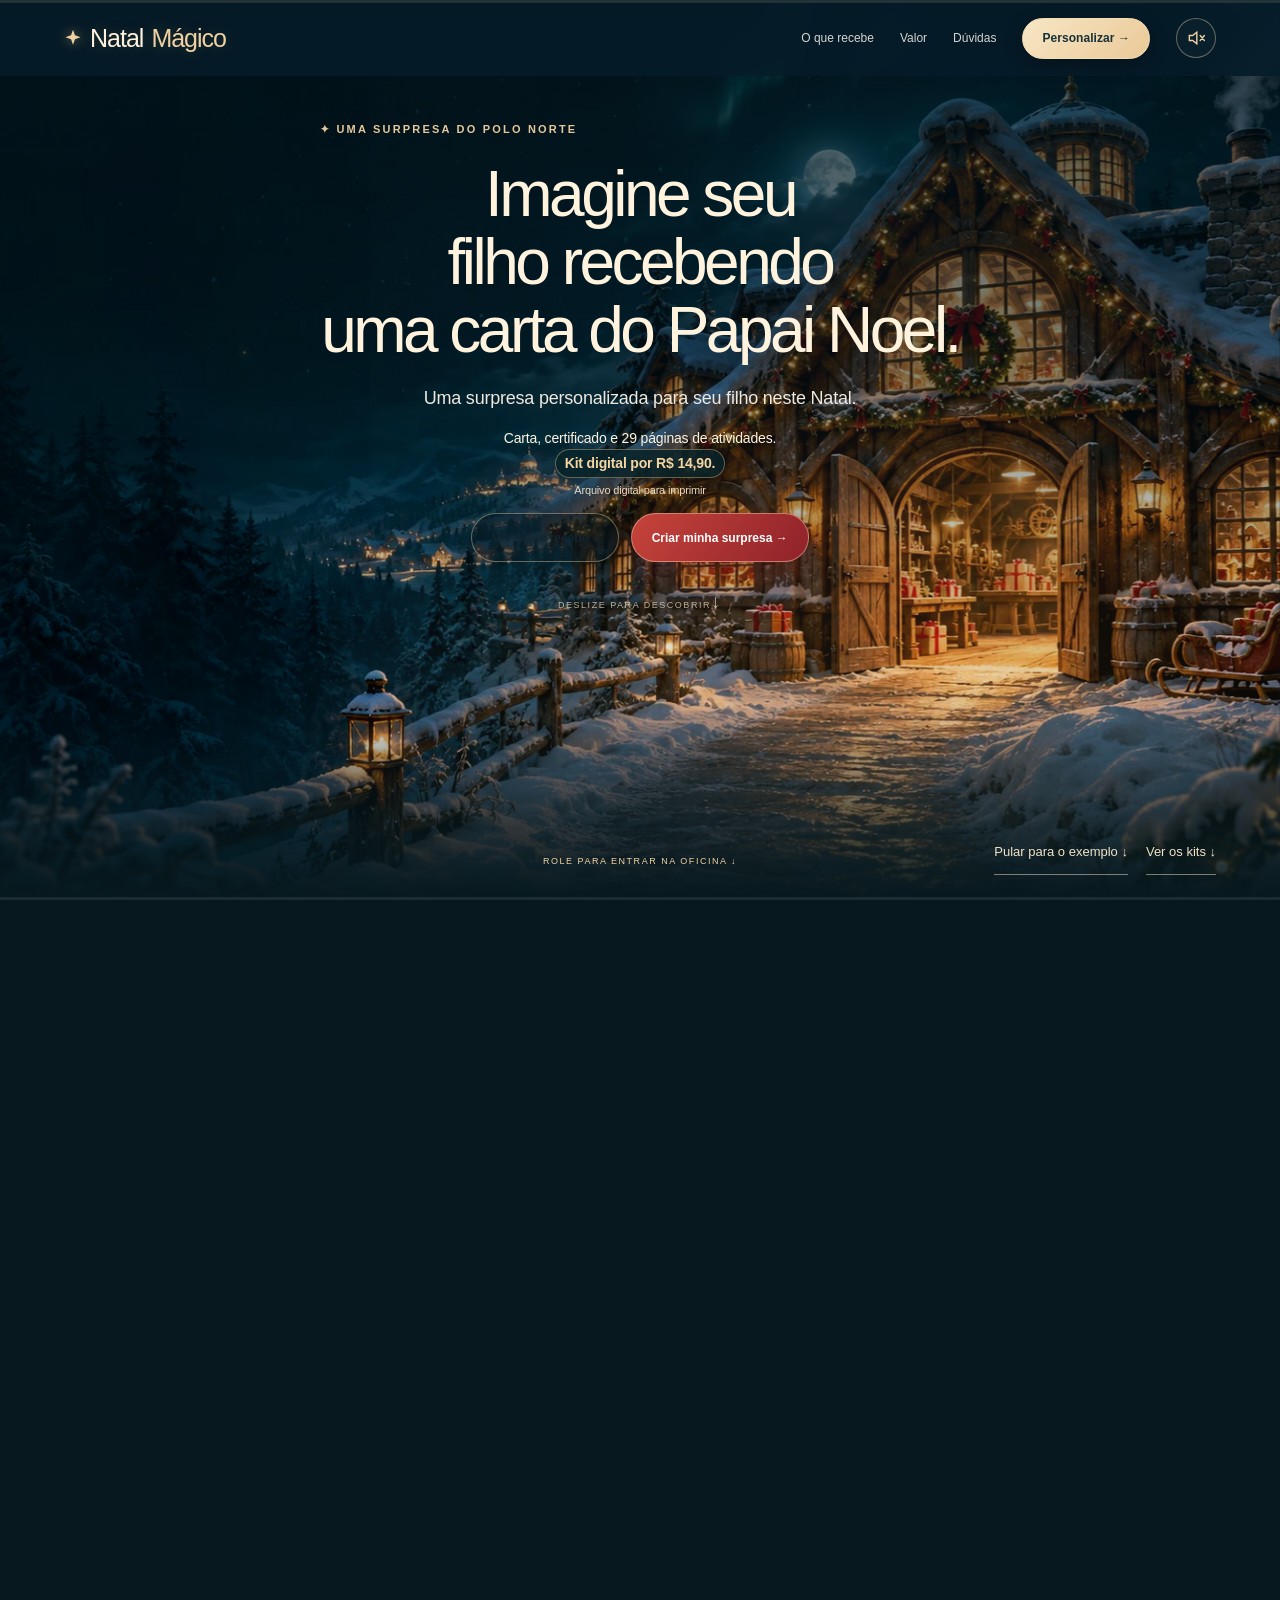
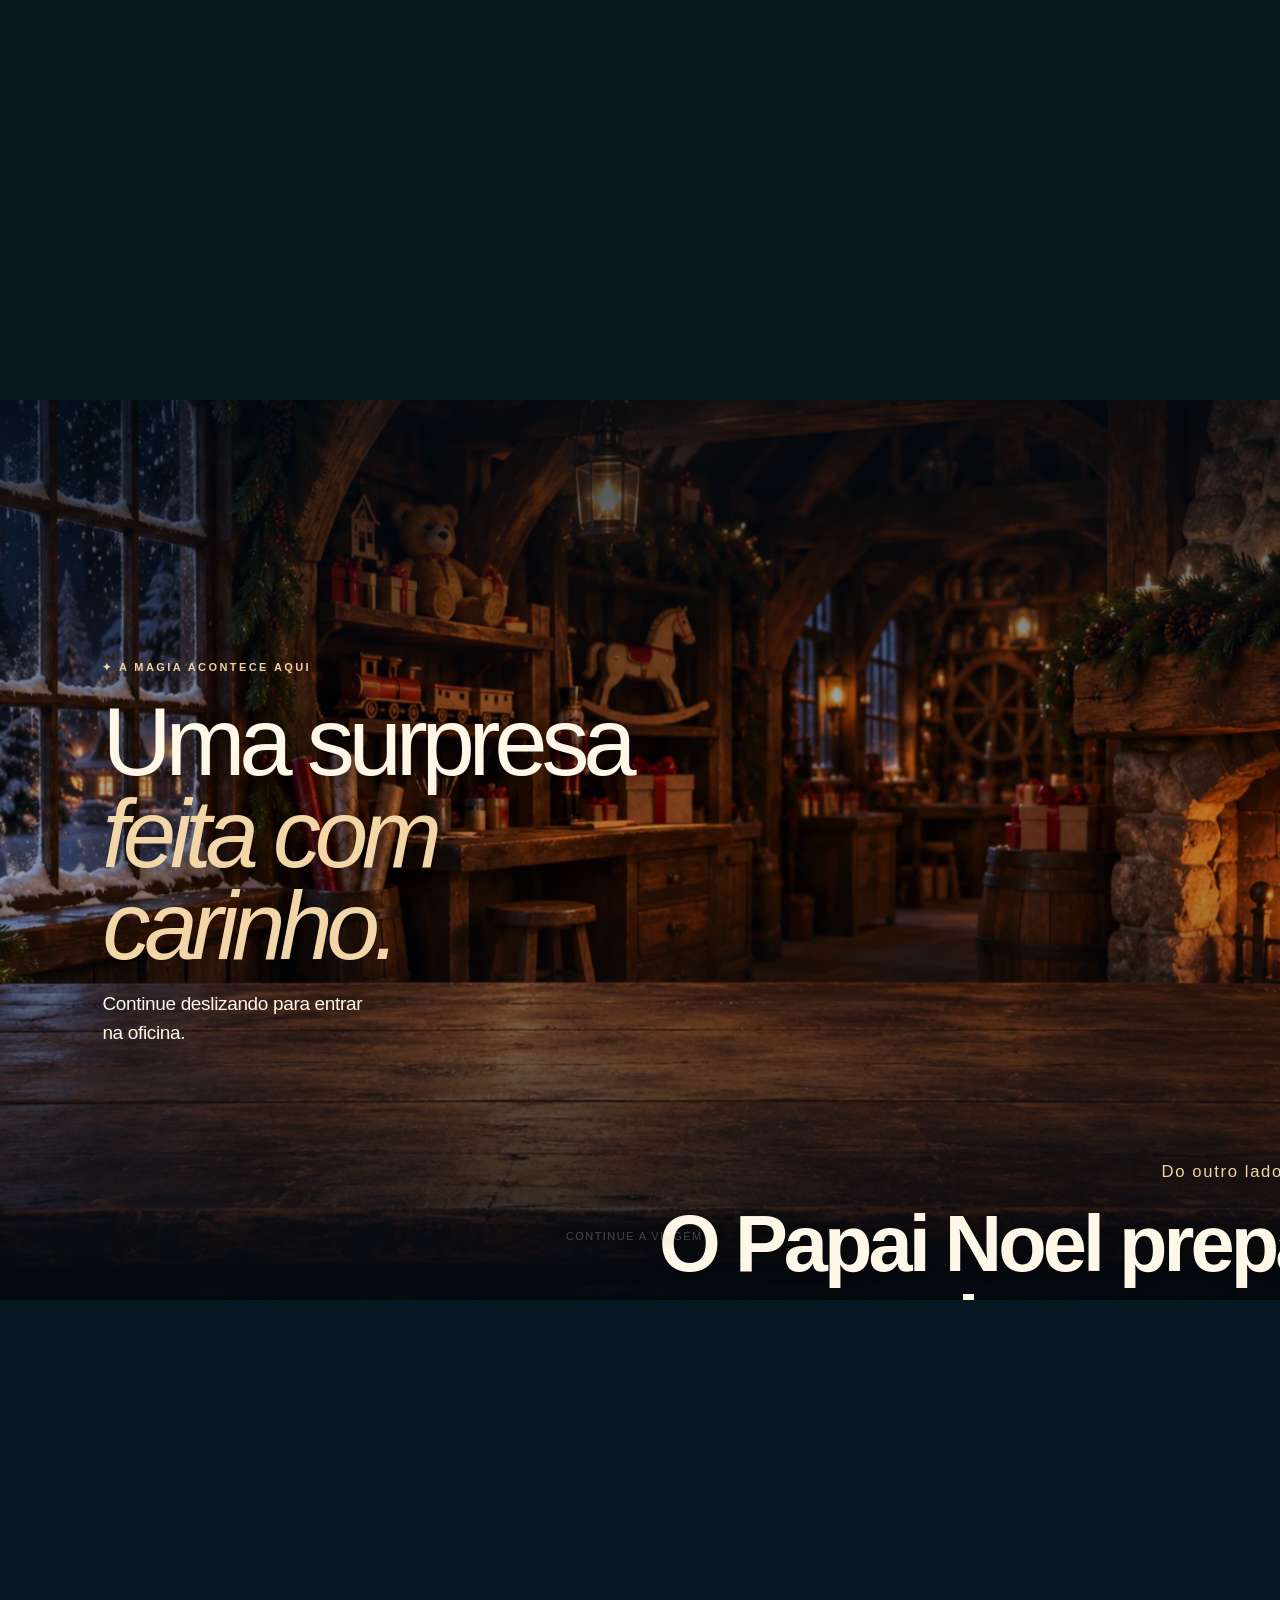
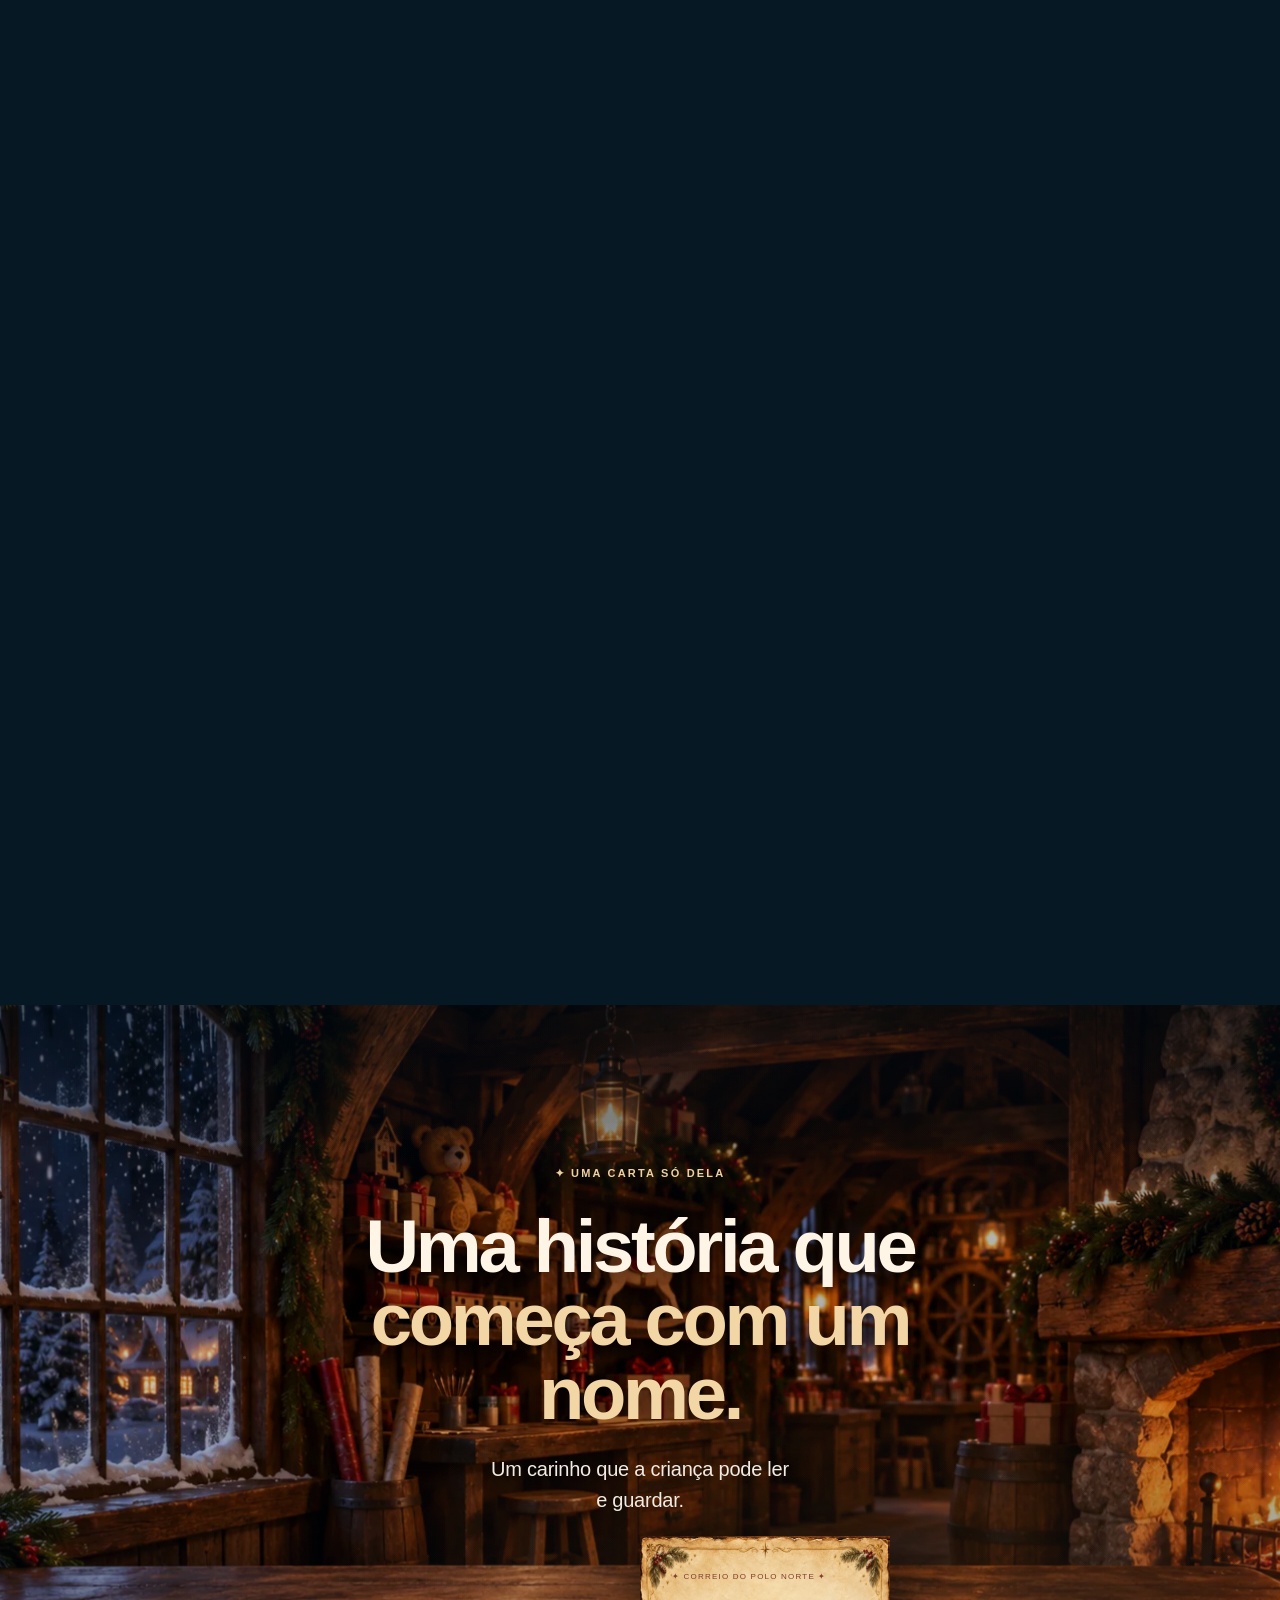
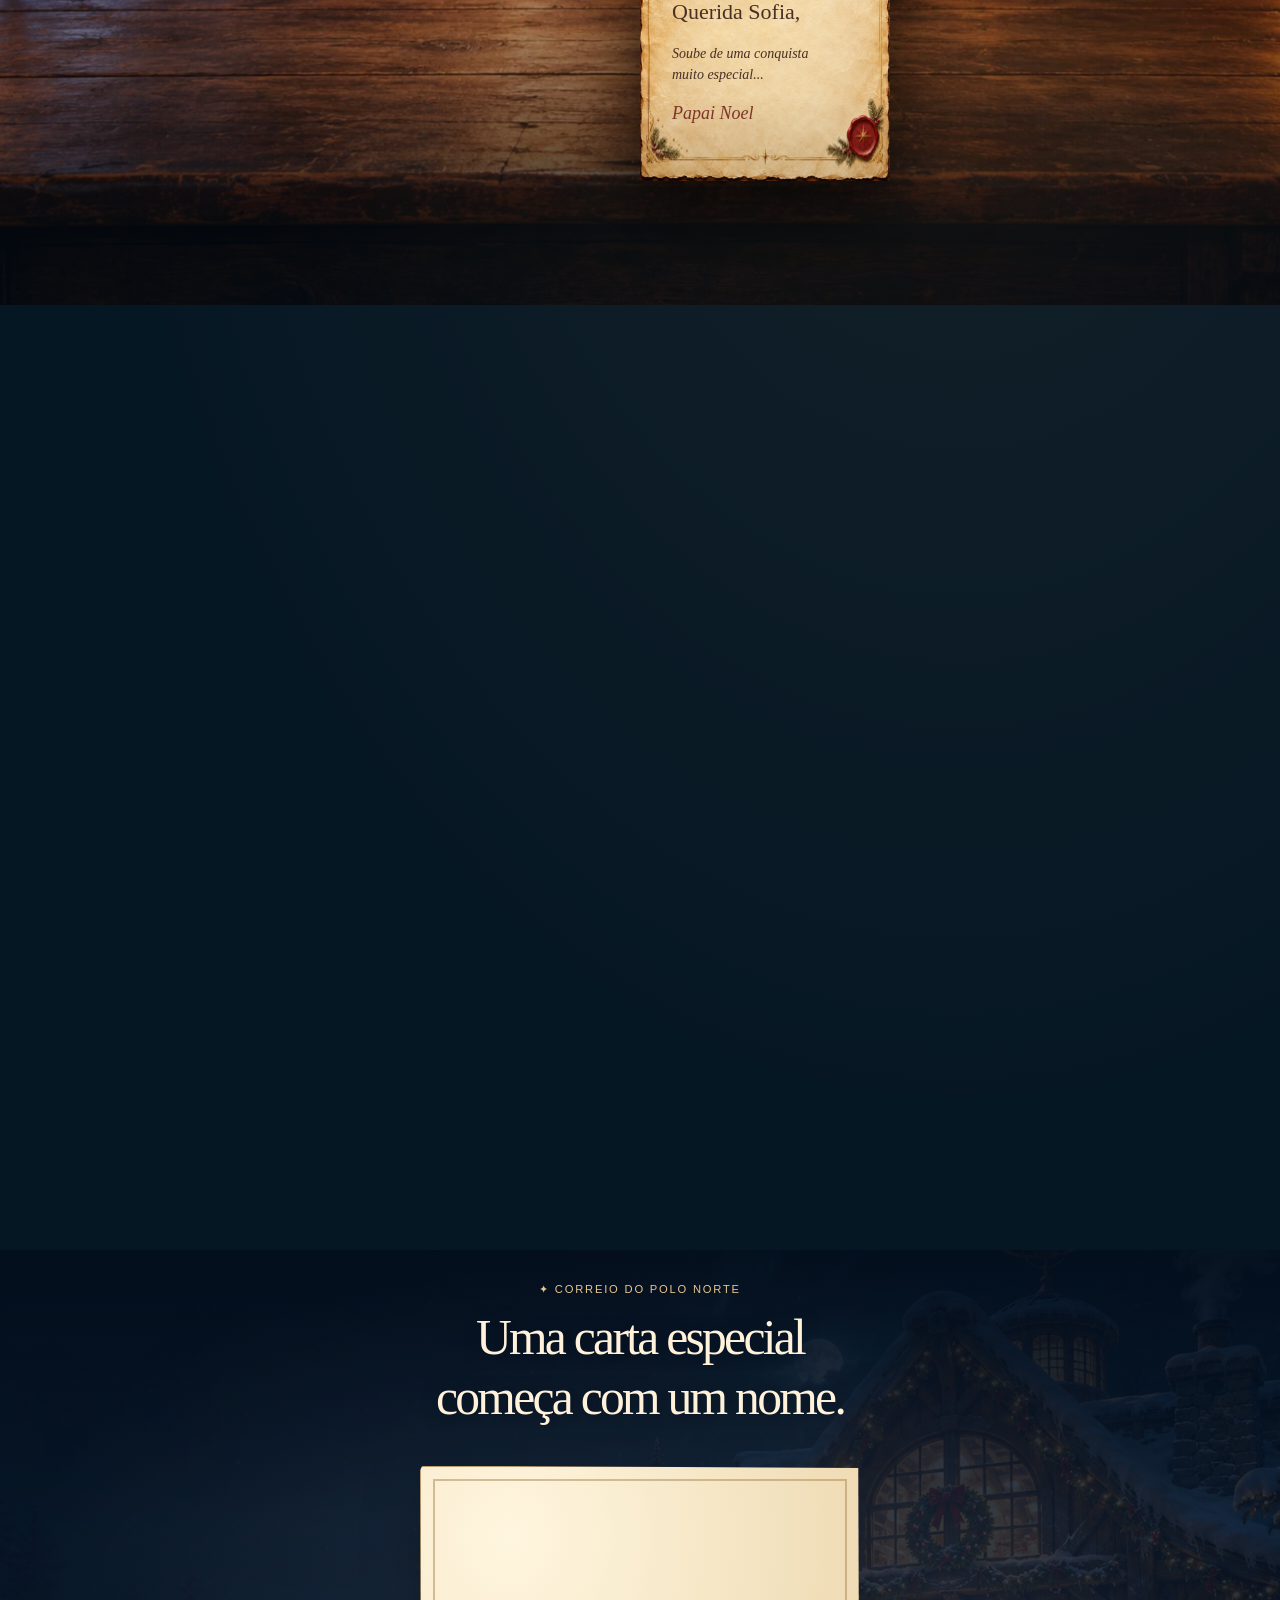
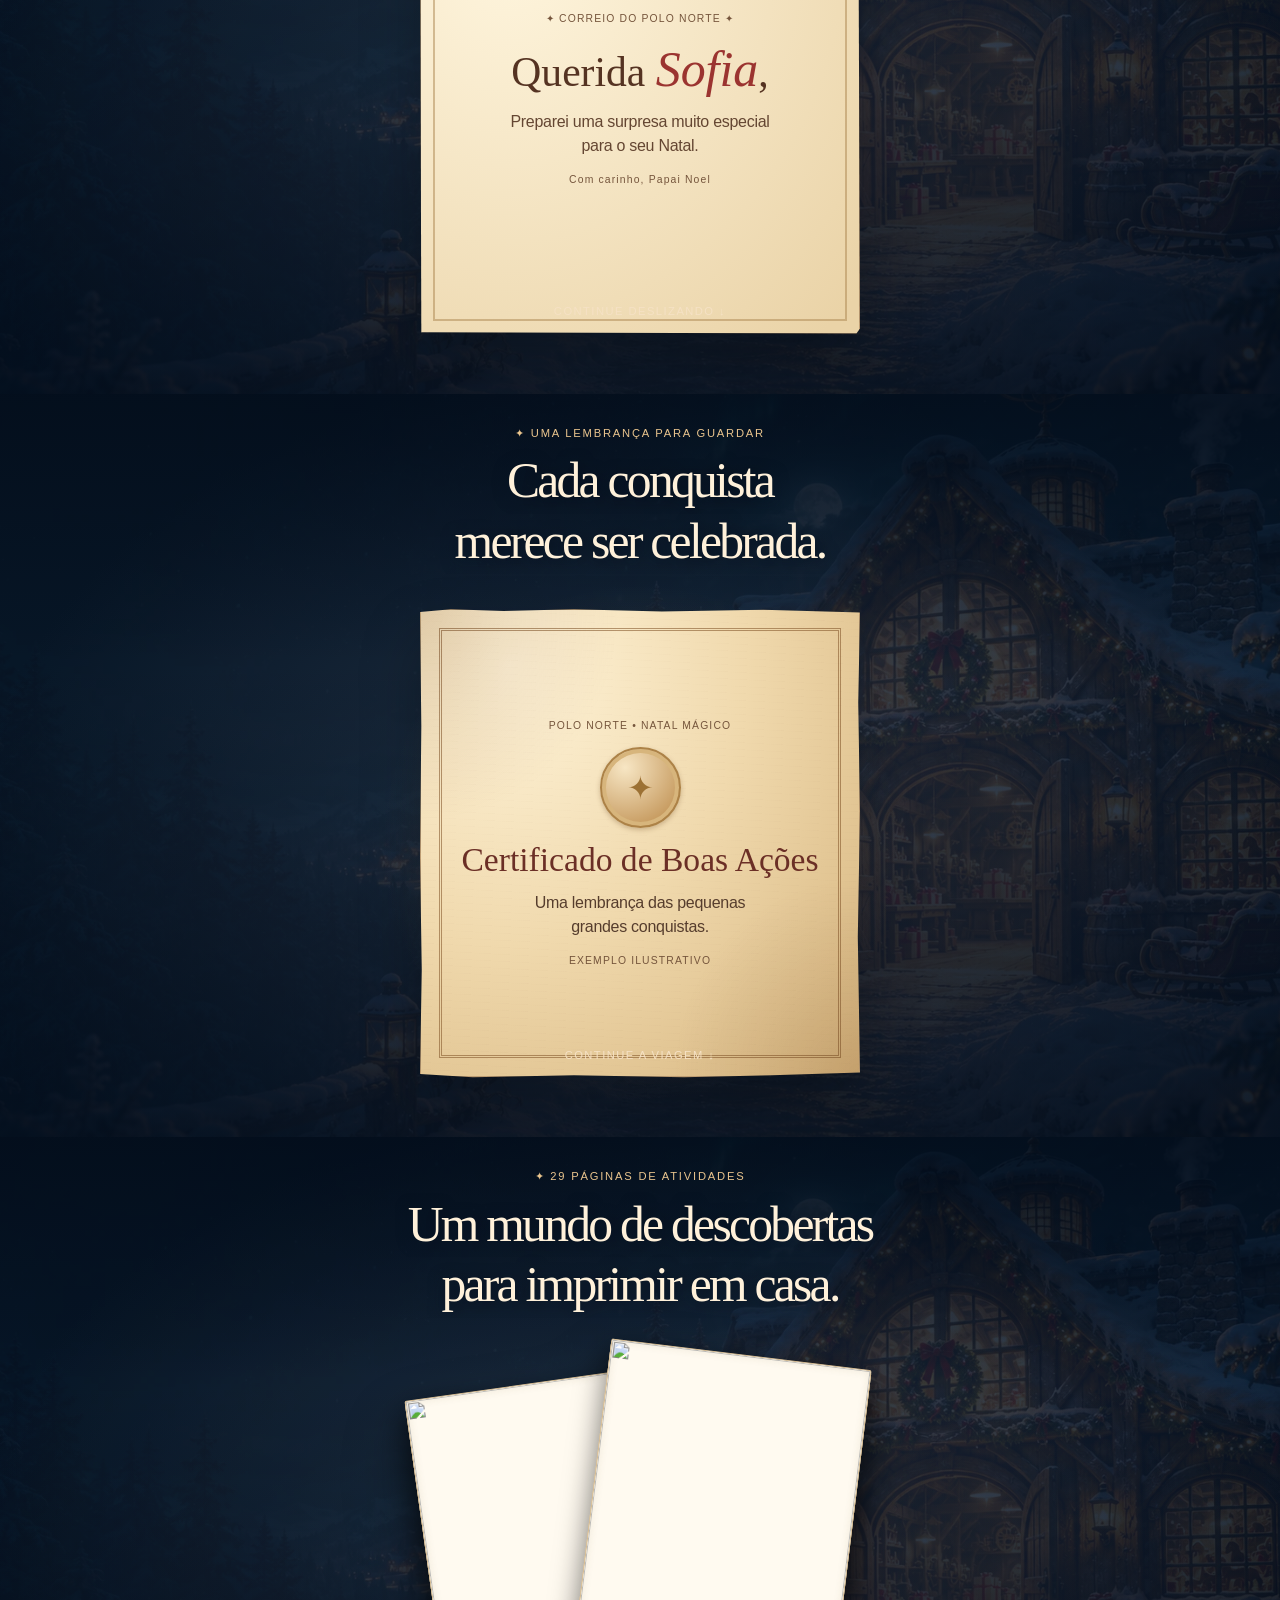
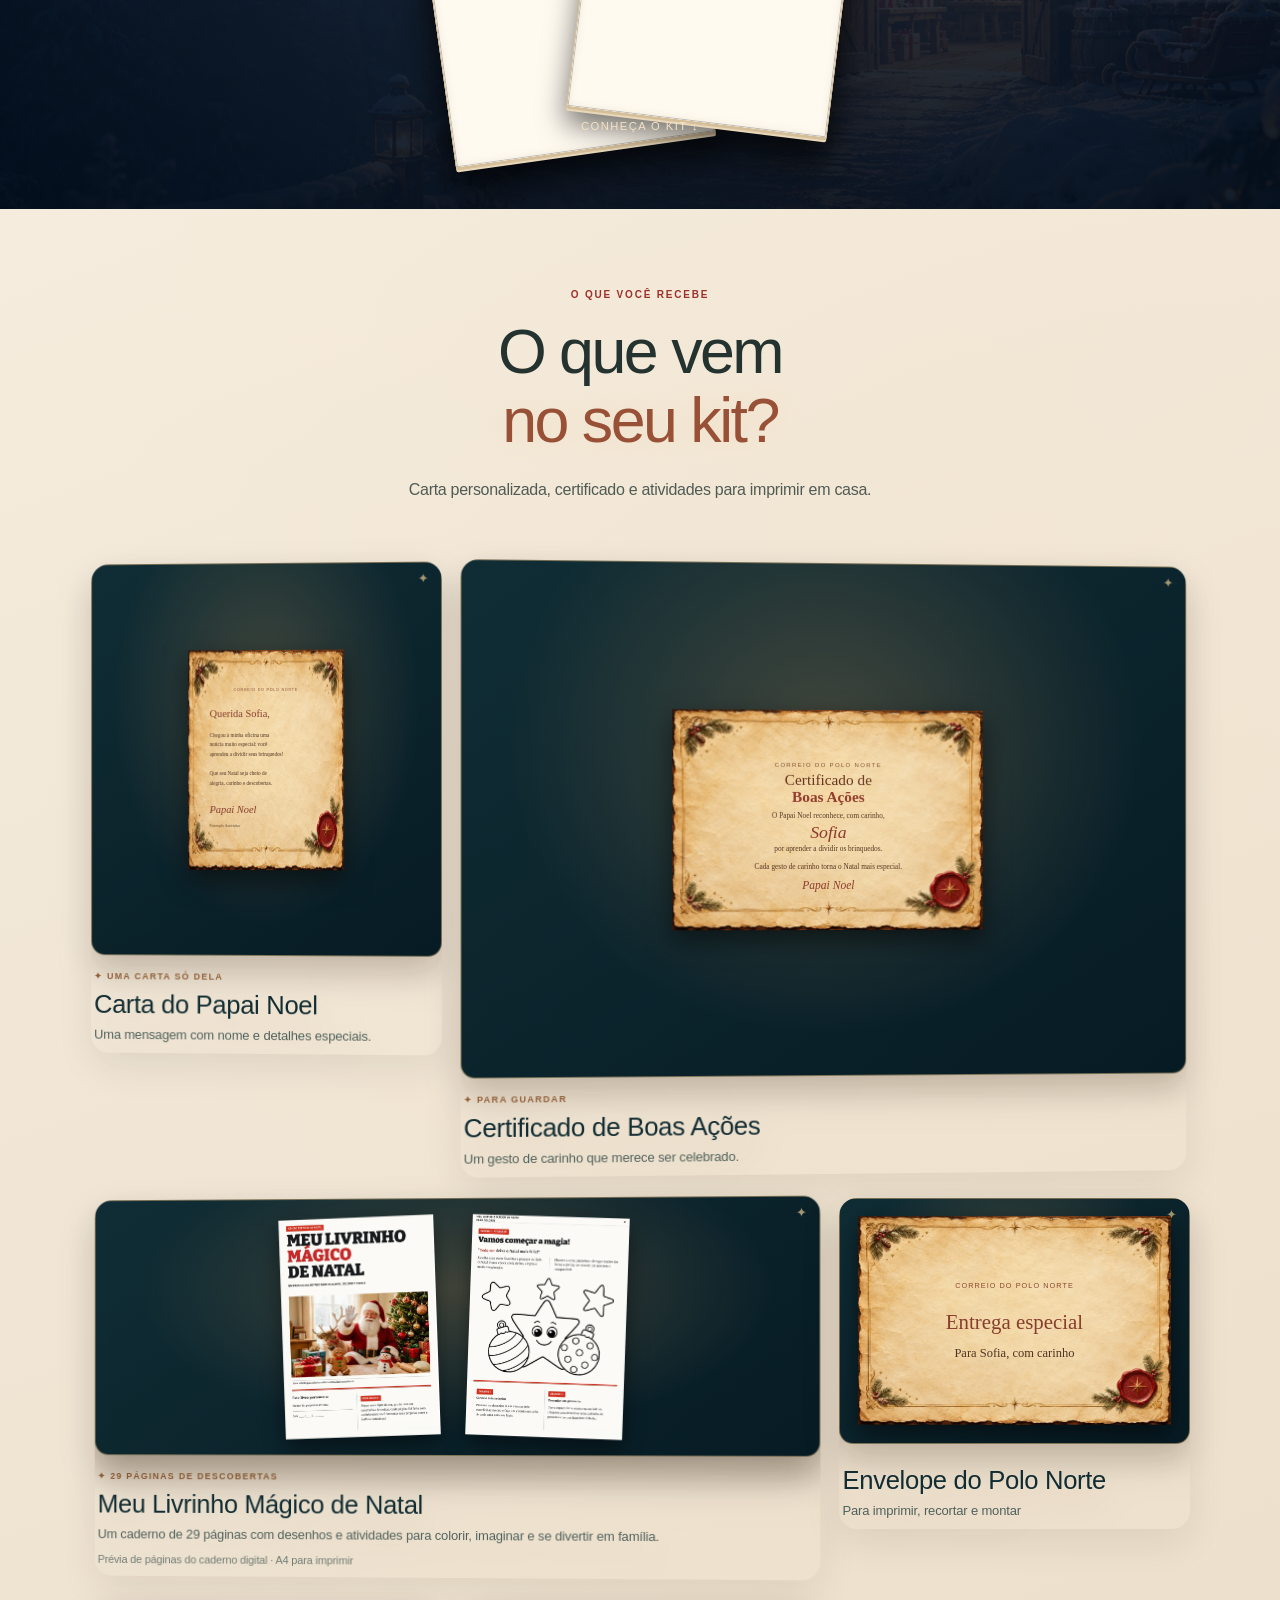
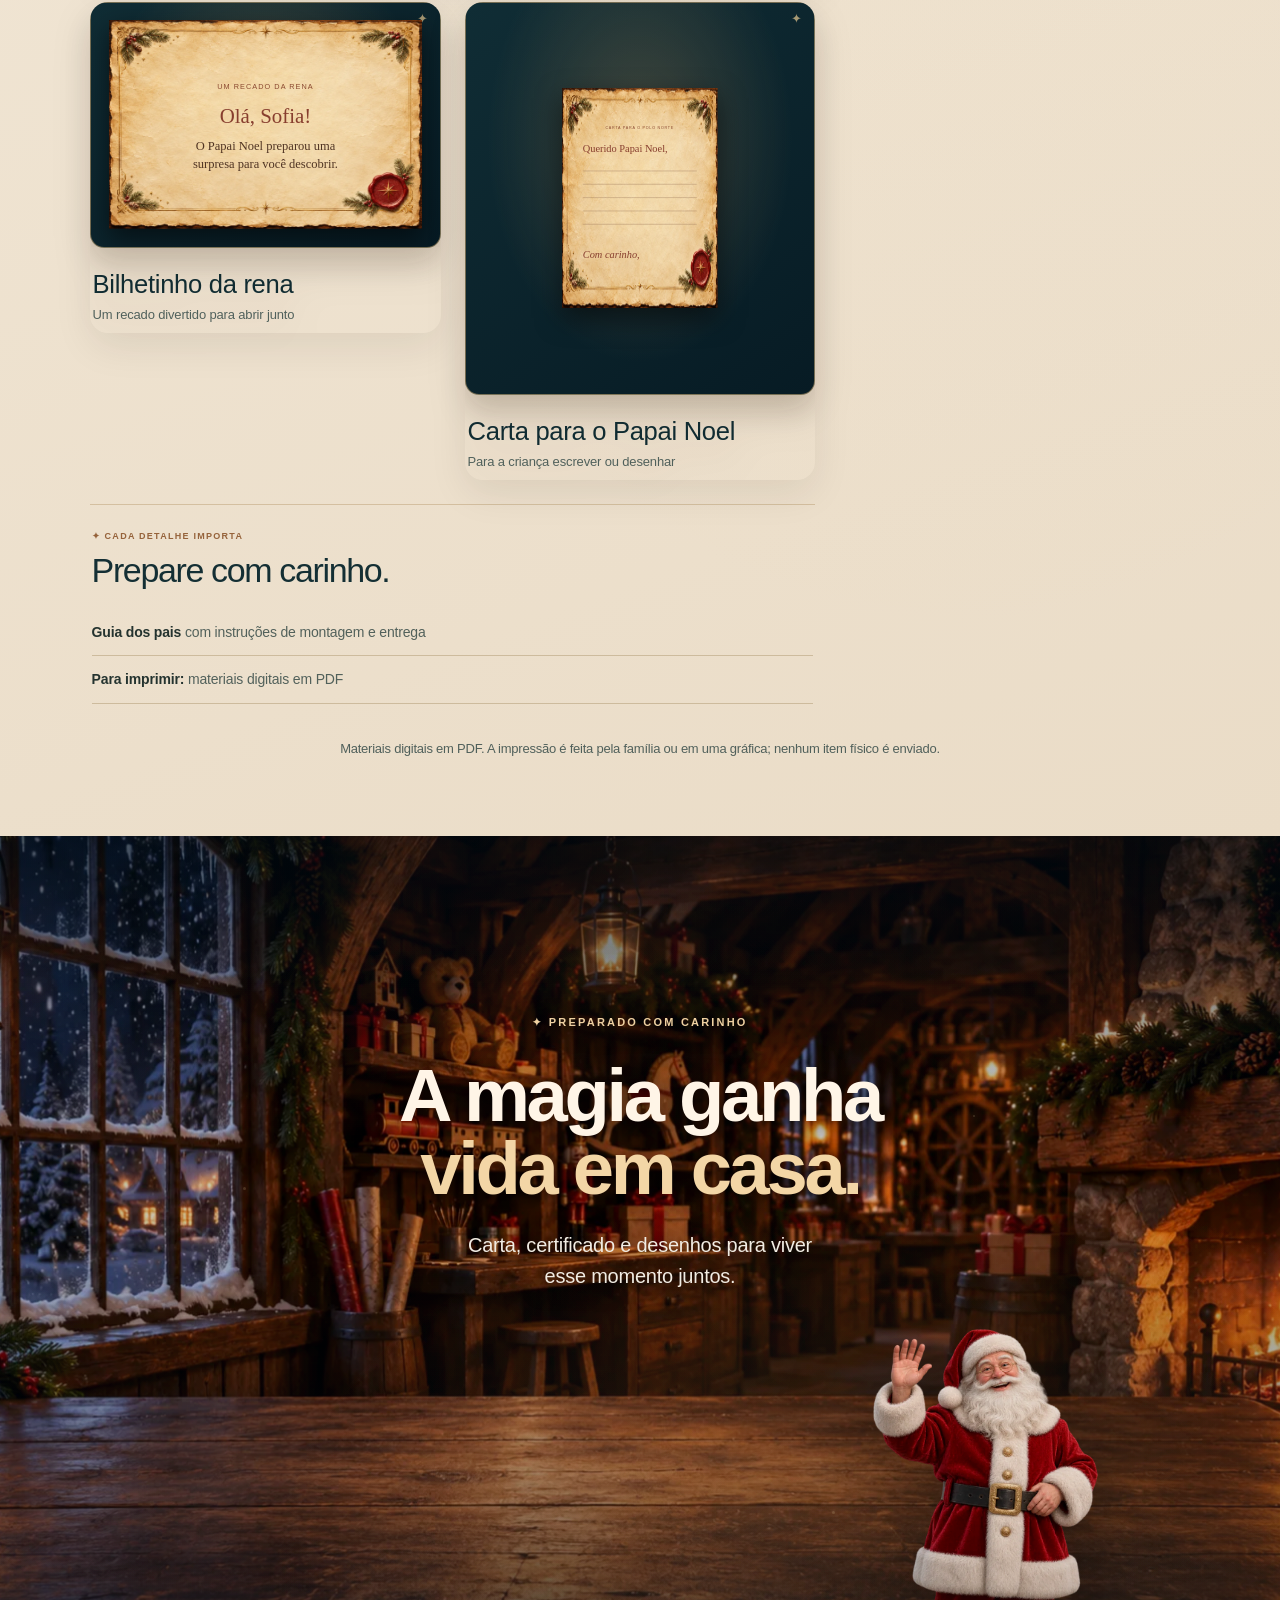
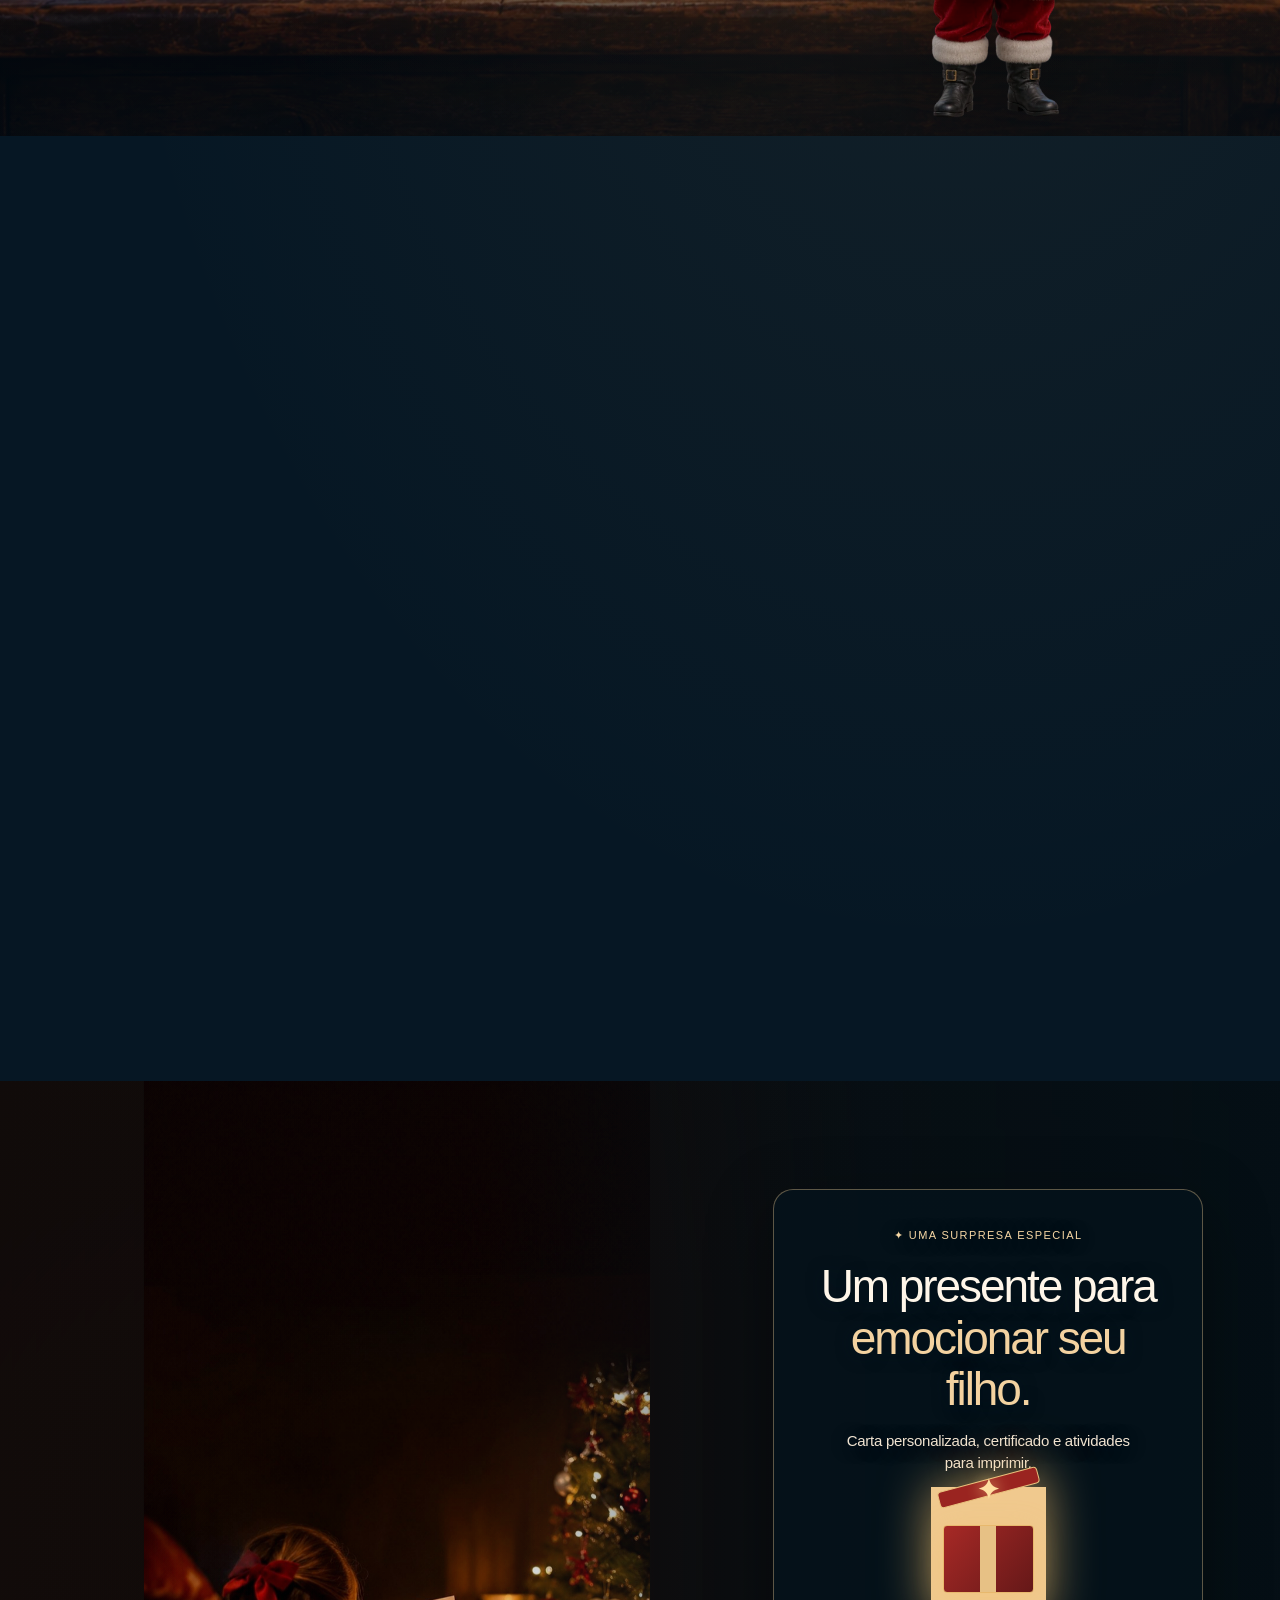
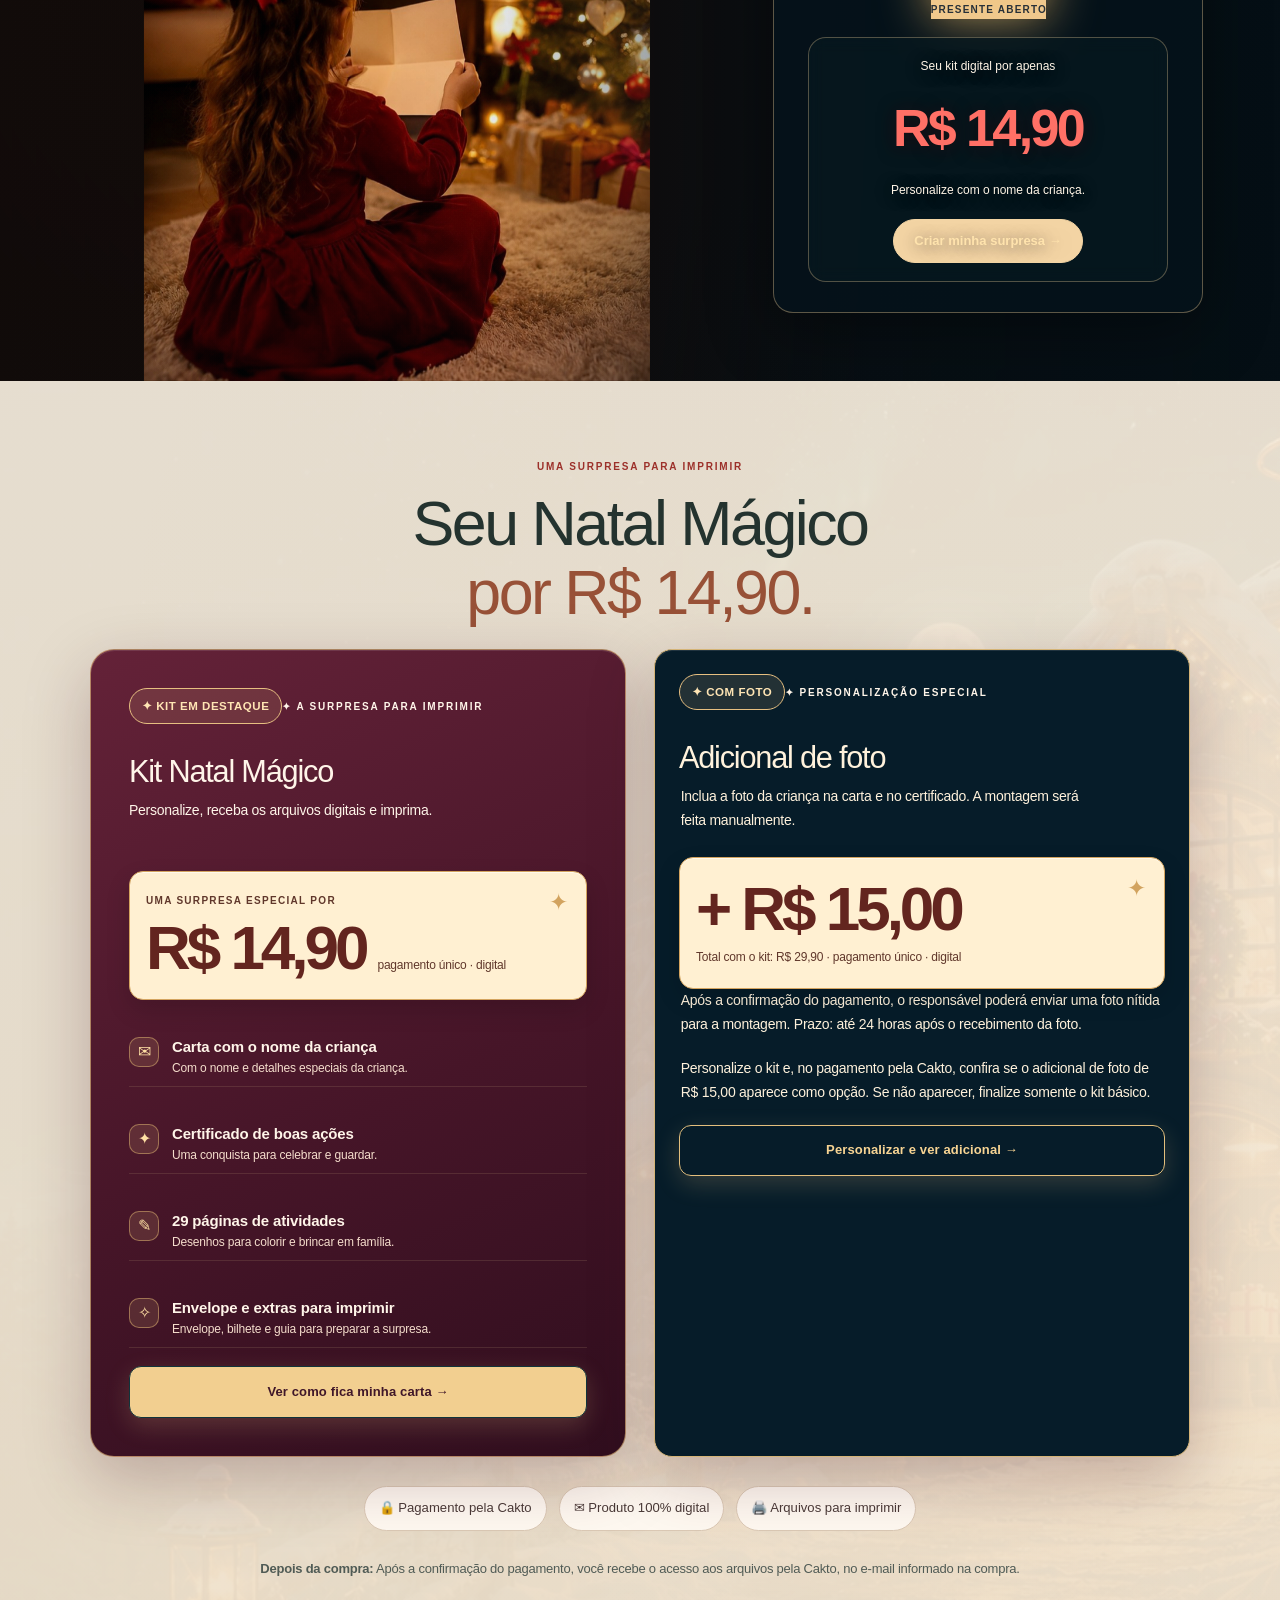
==== index.html @ 01a601cd "Entrega passa a ser feita pela Cakto Co-Authored-By: Claude Opus 5.5 <noreply@anthropic.com> Claude-" ====
<!DOCTYPE html><html lang="pt-BR" class="js"><head>
<meta charset="utf-8">
<meta name="viewport" content="width=device-width,initial-scale=1">
<title>Natal Mágico — carta do Papai Noel e kit para imprimir</title>
<meta name="description" content="Surpreenda com uma carta do Papai Noel, certificado e atividades digitais para imprimir. Kit Natal Mágico por R$ 14,90.">
<meta property="og:type" content="website">
<meta property="og:title" content="Natal Mágico — carta do Papai Noel e kit para imprimir">
<meta property="og:description" content="Uma carta do Papai Noel, certificado e atividades para imprimir. Kit digital por R$ 14,90.">
<meta property="og:image" content="images/oficina-compartilhar.jpg">
<meta property="og:image:width" content="1200">
<meta property="og:image:height" content="675">
<meta property="og:image:alt" content="Oficina do Papai Noel iluminada em uma noite de neve">
<meta property="og:url" content="https://natalmagico.store/">
<link rel="canonical" href="https://natalmagico.store/">
<meta name="robots" content="index,follow,max-image-preview:large">
<meta name="twitter:card" content="summary_large_image">
<meta name="twitter:title" content="Natal Mágico — Kit digital para imprimir por R$ 14,90">
<meta name="twitter:description" content="Carta personalizada, certificado, caderno de 29 páginas e mais. Arquivos digitais para imprimir.">
<meta name="twitter:image" content="images/oficina-compartilhar.jpg">
<meta name="theme-color" content="#061c29">
<script>document.documentElement.classList.add('js')</script>
<link rel="preload" as="image" href="images/oficina-natal.webp" fetchpriority="high" type="image/webp">
<link rel="stylesheet" href="css/styles.css">
<link rel="stylesheet" href="css/premium-mobile.css">
<link rel="stylesheet" href="css/stable-scene.css">
<link rel="stylesheet" href="css/premium-finish.css">
<link rel="stylesheet" href="css/cinematic-continuity.css">
<link rel="stylesheet" href="css/hero-cinema.css">
<link rel="stylesheet" href="css/film-direction.css">
<link rel="stylesheet" href="css/scroll-narrativo.css">
<link rel="stylesheet" href="css/offer-premium.css">
<link rel="stylesheet" href="css/etapa4.css">
<link rel="stylesheet" href="css/performance-final.css">
<link rel="stylesheet" href="css/mobile-fixes.css">
<link rel="stylesheet" href="css/revisao-mobile.css">
</head>
<body>
<a class="skip" href="#conteudo">Ir para o conteúdo</a>

<nav class="top" aria-label="Principal">
  <a href="#topo" class="brand"><svg viewBox="0 0 24 24" aria-hidden="true"><path d="M12 1l2.6 7.4L22 11l-7.4 2.6L12 21l-2.6-7.4L2 11l7.4-2.6z"></path></svg>Natal <span>Mágico</span></a>
  <div class="links">
    <a href="#kit">O que recebe</a><a href="#pacotes">Valor</a><a href="#duvidas">Dúvidas</a>
    <a class="btn" href="#personalizar" data-track="cta_nav">Personalizar →</a>
    <button class="audio" id="audio" type="button" aria-pressed="false" aria-label="Ativar trilha sonora de Natal">
      <svg viewBox="0 0 24 24" aria-hidden="true"><path d="M4 9v6h4l5 4V5L8 9z"></path><path class="on" d="M16.5 8.5a5 5 0 010 7M19 6a8.5 8.5 0 010 12"></path><path class="off" d="M17 9l5 6M22 9l-5 6"></path></svg>
    </button>
  </div>
</nav>

<div class="scroll-journey" id="viagem">
<header class="hero" id="topo">
  <div class="nm-hero-foreground" aria-hidden="true"><div class="nm-hero-pines"></div><img class="nm-hero-noel" src="images/papai-noel-cena.webp" alt="" loading="lazy" decoding="async" width="700" height="1050"><canvas id="nm-hero-snow"></canvas></div><div class="nm-hero-intro-veil" aria-hidden="true"></div>
  <div class="snow" aria-hidden="true"></div>

  <div class="hero-content"><div class="hero-copy">
    <div class="eyebrow">✦ Uma surpresa do Polo Norte</div>
    <h1 class="nm-hero-title"><span class="nm-title-line"><span>Imagine seu filho recebendo</span></span><span class="nm-title-line"><span>uma carta do Papai Noel.</span></span></h1>
    <p>Uma surpresa personalizada para seu filho neste Natal.</p>
    <p class="hero-brief">Carta, certificado e 29 páginas de atividades.<br><strong>Kit digital por R$ 14,90.</strong> <span class="hero-status">Arquivo digital para imprimir</span></p>
    <div class="hero-shortcuts"><a href="#kit">Ver o que recebe ↓</a><a href="#personalizar">Criar minha surpresa →</a></div>
    <div class="start-scroll-hint" aria-hidden="true"><span>Deslize para descobrir</span><i>↓</i></div>
  </div><div class="hero-live" id="hero-live"><span class="parcel-tag">UMA ENTREGA ESPECIAL PARA…</span><div class="live-package"><div class="package-shadow"></div><div class="package-paper"><span class="paper-kicker">✦ CORREIO DO POLO NORTE ✦</span><h3>Olá, <span id="live-name">Sofia</span>,</h3><p>Seu carinho e suas pequenas conquistas chegaram até a minha oficina.</p><p>Preparei uma surpresa para o seu Natal ganhar ainda mais cores.</p><div class="signature">Papai Noel</div><small>Exemplo ilustrativo</small></div><div class="package-envelope"></div><div class="package-flap"></div><button class="package-seal" id="open-package" aria-expanded="false" aria-label="Abrir a carta de exemplo"><span>✦</span><small>ABRIR</small></button><span class="envelope-label">Do Polo Norte, com carinho.</span></div><div class="live-caption"><span class="touch-hint">Teste o nome da criança na carta.</span><label class="live-label" for="hero-name">Como seu filho se chama?<input type="text" id="hero-name" maxlength="24" autocomplete="off" placeholder="Experimente um primeiro nome"></label></div><span class="detail-badge">✧ Personalizado com a história dele</span></div></div>

  <img class="scene cinematic-scene" src="images/oficina-natal.webp" decoding="async" loading="eager" alt="Oficina do Papai Noel iluminada, entre pinheiros e neve no Polo Norte" fetchpriority="high" width="1672" height="941"><svg class="legacy-scene" viewBox="0 0 1440 500" preserveAspectRatio="xMidYMax slice" role="img" aria-label="Ilustração de uma vila iluminada no Polo Norte, com a oficina do Papai Noel ao centro">
    <defs>
      <linearGradient id="mount" x2="0" y2="1"><stop stop-color="#7897a6"></stop><stop offset="1" stop-color="#123243"></stop></linearGradient>
      <radialGradient id="glow"><stop stop-color="#ffd488" stop-opacity=".8"></stop><stop offset="1" stop-color="#ffd488" stop-opacity="0"></stop></radialGradient>
      <pattern id="windows" width="28" height="35" patternUnits="userSpaceOnUse"><rect x="8" y="8" width="9" height="15" fill="#eeb668"></rect></pattern>
      <g id="tree"><path d="M0 0L-35 65h13l-30 48h18l-30 50H64l-30-50h18L22 65h13Z" fill="#0b3a30"></path><path d="M0 0L-28 55 0 45 28 55ZM0 65l-38 40 38-10 38 10ZM0 115l-47 40 47-10 47 10" fill="#a6c4ca" opacity=".7"></path></g>
    </defs>
    <g fill="#fff" opacity=".8"><circle cx="120" cy="40" r="1.6"></circle><circle cx="260" cy="70" r="1.2"></circle><circle cx="420" cy="30" r="1.6"></circle><circle cx="560" cy="60" r="1.2"></circle><circle cx="700" cy="25" r="1.6"></circle><circle cx="880" cy="55" r="1.2"></circle><circle cx="1000" cy="28" r="1.6"></circle><circle cx="1240" cy="60" r="1.2"></circle><circle cx="1360" cy="30" r="1.6"></circle></g>
    <circle cx="1110" cy="55" r="28" fill="#f3e4bd" opacity=".9"></circle>
    <path d="M0 240L150 100l65 80L350 40l160 180L680 95l140 150L1010 60l170 170 130-140 130 145v265H0" fill="url(#mount)" opacity=".6"></path>
    <path d="M285 112l65-72 77 87-71-29-21 22-16-23ZM941 132l69-72 69 85-70-27-25 19-15-23" fill="#a6bfc8" opacity=".6"></path>
    <path d="M0 375Q260 280 500 365T1000 330T1440 350V500H0" fill="#7594a0"></path>
    <g fill="#244653" stroke="#74929b" stroke-width="2"><path d="M180 340V260l80-65 80 65v90Z"></path><path d="M380 350V240l70-60 70 60v110Z"></path><path d="M920 345V255l75-60 75 60v90Z"></path><path d="M1100 350V275l75-55 75 55v75Z"></path></g>
    <g fill="url(#windows)"><rect x="205" y="270" width="110" height="65"></rect><rect x="403" y="255" width="95" height="80"></rect><rect x="943" y="270" width="100" height="60"></rect><rect x="1120" y="280" width="110" height="60"></rect></g>
    <ellipse cx="720" cy="335" rx="230" ry="180" fill="url(#glow)"></ellipse>
    <path d="M550 420V266l170-120 170 120v154" fill="#543d34" stroke="#977853" stroke-width="3"></path>
    <path d="M520 273l200-148 200 148-15 18-185-126-185 126Z" fill="#c8d8d8"></path>
    <rect x="680" y="304" width="80" height="116" rx="40" fill="#efc77f"></rect>
    <path d="M720 304v116M680 351h80" stroke="#785333" stroke-width="6"></path>
    <circle cx="720" cy="282" r="15" fill="none" stroke="#1f5a43" stroke-width="6"></circle><g fill="#b3322a"><circle cx="709" cy="288" r="3.2"></circle><circle cx="731" cy="288" r="3.2"></circle><circle cx="720" cy="269" r="3.2"></circle></g>
    <rect x="580" y="295" width="60" height="64" fill="#e8b76d"></rect><rect x="800" y="295" width="60" height="64" fill="#e8b76d"></rect>
    <path d="M610 295v64m-30-32h60M830 295v64m-30-32h60" stroke="#795a3e" stroke-width="5"></path>
    <path d="M790 175v-67h32v88" fill="#654c40"></path>
    <path d="M794 100q-35-30-5-55t-15-40" fill="none" stroke="#bdc9c7" opacity=".2" stroke-width="18"></path>
    <path d="M0 425Q310 365 560 430T1100 420T1440 405V500H0" fill="#b1c9ce"></path>
    <path d="M685 422Q640 460 780 500H950Q765 450 757 422" fill="#d5dcd3"></path>
    <use href="#tree" transform="translate(80 245) scale(1.4)"></use><use href="#tree" transform="translate(1340 220) scale(1.6)"></use><use href="#tree" transform="translate(1220 290)"></use><use href="#tree" transform="translate(370 290) scale(.8)"></use>
    <g fill="#ffd697"><circle cx="557" cy="280" r="3"></circle><circle cx="588" cy="257" r="3"></circle><circle cx="620" cy="235" r="3"></circle><circle cx="651" cy="213" r="3"></circle><circle cx="684" cy="192" r="3"></circle><circle cx="720" cy="169" r="3"></circle><circle cx="752" cy="192" r="3"></circle><circle cx="785" cy="213" r="3"></circle><circle cx="817" cy="235" r="3"></circle><circle cx="850" cy="257" r="3"></circle><circle cx="882" cy="280" r="3"></circle></g>
  </svg>

  <div class="door-light" aria-hidden="true"></div>

  <div class="workshop" aria-hidden="true">
    <div class="workshop-window"></div>
    <div class="hearth-glow"></div>
    <div class="desk">
      <div class="ink"><svg viewBox="0 0 64 64"><path d="M52 6c-10 2-24 14-34 34l-5 14 14-5C47 33 56 17 52 6z" fill="#e9dcc3" stroke="#24170e" stroke-width="2"></path><path d="M13 54l5-14 9 9z" fill="#24170e"></path></svg></div>
      <div class="scroll-envelope">
        <div class="env-back"></div>
        <div class="journey-letter">
          <div class="stamp">CORREIO DO POLO NORTE</div>
          <h3>Querida <span class="hl">Sofia</span>,</h3>
          <p>Soube que você <span class="hl">aprendeu a dividir seus brinquedos</span> e que adora <span class="hl">desenhar</span>.</p>
          <p>Um recado da sua família: <span class="hl">“Estamos muito orgulhosos!”</span></p>
          <div class="signature">Papai Noel</div>
          <small>Exemplo ilustrativo</small>
        </div>
        <div class="env-front"></div>
        <div class="env-flap"></div>
        <div class="env-seal">N</div>
      </div>
      <div class="candle"><div class="flame"></div></div>
    </div>
  </div>

  <div class="chapter chapter-one"><span class="eyebrow">✦ Uma surpresa especial</span><h2>Uma história feita<br>para sua criança.</h2><p>Vamos conhecer a oficina?</p></div>
  <div class="chapter chapter-two"><span class="eyebrow">02 · Dentro da oficina</span><h2>O carinho vira<br>carta.</h2><p>Com o nome dele, na letra do Noel.</p></div>
  <div class="chapter chapter-three"><span class="eyebrow">03 · Agora é com você</span><h2>Você conta os detalhes.<br><em>A surpresa ganha vida.</em></h2>
    </div>

  <div class="journey-progress" aria-hidden="true"><i></i></div>
  <div class="scroll-hint" aria-hidden="true">ROLE PARA ENTRAR NA OFICINA ↓</div>
  <div class="journey-links"><a href="#carta" data-track="shortcut_exemplo">Pular para o exemplo ↓</a><a href="#pacotes" data-track="shortcut_kits">Ver os kits ↓</a></div>
</header>
</div>

<div class="trust"><ul>
  <li><svg viewBox="0 0 24 24"><path d="M5 12l5 5 9-10"></path></svg>Experimente a prévia com detalhes da criança</li>
  <li><svg viewBox="0 0 24 24"><path d="M6 9V3h12v6M6 18H4v-8h16v8h-2M8 14h8v7H8z"></path></svg>Tudo digital em PDF: imprima em casa ou em uma gráfica</li>
  <li><svg viewBox="0 0 24 24"><circle cx="12" cy="8" r="4"></circle><path d="M4 21c1-5 4-7 8-7s7 2 8 7"></path></svg>Kit básico: primeiro nome e o que você contar</li>
  <li><svg viewBox="0 0 24 24"><path d="M3 12l9-9h8v8l-9 9z"></path><circle cx="16" cy="8" r="1.5"></circle></svg>Kit digital por R$ 14,90</li>
</ul></div>

<main id="conteudo">
<section class="moment-strip" aria-label="A surpresa em três momentos"><div><span>01 / PREPARE</span><p>Você conta a história.</p></div><div><span>02 / SURPREENDA</span><p>O Noel escreve para ele.</p></div><div><span>03 / VIVAM</span><p>O Natal ganha uma lembrança.</p></div></section>
<section class="content split" id="carta">
  <div class="letter-stage reveal">
    <article class="letter" aria-label="Exemplo de carta personalizada">
      <div class="stamp">✧ CORREIO DO POLO NORTE ✧</div>
      <h3>Querida <span data-k="nome">Sofia</span>,</h3>
      <p>Chegou à minha oficina uma notícia muito especial: você <span data-k="conquista">aprendeu a dividir seus brinquedos</span>!</p>
      <p>Soube também que você <span data-k="gosto">adora desenhar</span>. Preparei uma surpresa para o seu Natal ter ainda mais cores.</p>
      <p data-k="recado">Um recado de quem ama você: “Estamos muito orgulhosos de você!”</p>
      <div class="signature">Papai Noel</div>
      <small>Exemplo ilustrativo</small>
    </article>
    <div class="seal" aria-hidden="true">N</div>
  </div>
  <div class="reveal">
    <div class="eyebrow">Como a carta fica personalizada</div>
    <h2>O nome é só<br><em>o começo.</em></h2>
    <p class="muted">A carta leva o nome da criança, uma conquista e o carinho da família. Toque nas opções para ver.</p>
    <div class="chips" role="group" aria-label="Detalhes da personalização">
      <button class="chip" type="button" data-chip="nome" aria-pressed="true">Nome</button>
      <button class="chip" type="button" data-chip="conquista" aria-pressed="false">Conquista</button>
      <button class="chip" type="button" data-chip="gosto" aria-pressed="false">Do que gosta</button>
      <button class="chip" type="button" data-chip="recado" aria-pressed="false">Recado da família</button>
    </div>
    <p class="chip-note" id="chip-note" aria-live="polite"></p>
    <a class="btn" href="#personalizar" data-track="cta_carta_personalizar">Personalizar a minha carta →</a>
  </div>
</section>

<section class="nm-film-portal" aria-label="Entre na oficina do Papai Noel">
 <div class="nm-film-portal-pin">
  <div class="nm-film-shot nm-film-shot-a" aria-hidden="true"></div>
  <div class="nm-film-shot nm-film-shot-b" aria-hidden="true"></div>
  <div class="nm-film-portal-shade" aria-hidden="true"></div>
  <div class="nm-film-portal-title"><span class="nm-film-portal-eyebrow">✦ A magia acontece aqui</span><h2>Uma surpresa<br><em>feita com carinho.</em></h2><p>Continue deslizando para entrar na oficina.</p></div>
  <div class="nm-film-portal-next"><span>Do outro lado da porta...</span><strong>O Papai Noel prepara<br>algo especial.</strong></div>
  <span class="nm-film-portal-cue" aria-hidden="true">Continue a viagem ↓</span>
 </div>
</section>
<section class="story-travel story-letter-moment" aria-label="Uma carta feita para sua criança"><div class="story-frame"><div class="story-image story-interior" aria-hidden="true"></div><div class="story-shade" aria-hidden="true"></div><div class="story-prop story-paper" aria-hidden="true"><span>✦ CORREIO DO POLO NORTE ✦</span><strong>Querida Sofia,</strong><i>Soube de uma conquista<br>muito especial...</i><b>Papai Noel</b></div><div class="story-copy story-copy-top"><span class="eyebrow">✦ Uma carta só dela</span><h2>Uma história que<br><em>começa com um nome.</em></h2><p>Um carinho que a criança pode ler e guardar.</p></div><span class="story-cue" aria-hidden="true">Continue a viagem ↓</span></div></section>

<div class="warm paper-bg" id="kit"><section class="content">
  <div class="center reveal"><div class="eyebrow">O que você recebe</div><h2>O que vem<br><em>no seu kit?</em></h2><p>Carta personalizada, certificado e atividades para imprimir em casa.</p></div>

  <div class="materials">
    <figure class="mat reveal">
      <div class="stage p paper-stage"><svg class="paper-preview" viewBox="0 0 210 297" role="img" aria-label="Exemplo de carta do Papai Noel em papel envelhecido">
        <image href="images/certificado-pergaminho.webp" width="210" height="297" preserveAspectRatio="none"></image>
        <text x="105" y="55" text-anchor="middle" class="paper-kicker">CORREIO DO POLO NORTE</text>
        <text x="29" y="91" class="paper-title">Querida Sofia,</text>
        <text x="29" y="117" class="paper-line">Chegou à minha oficina uma</text><text x="29" y="130" class="paper-line">notícia muito especial: você</text><text x="29" y="143" class="paper-line">aprendeu a dividir seus brinquedos!</text>
        <text x="29" y="169" class="paper-line">Que seu Natal seja cheio de</text><text x="29" y="182" class="paper-line">alegria, carinho e descobertas.</text>
        <text x="29" y="220" class="paper-sign">Papai Noel</text><text x="29" y="239" class="paper-tiny">Exemplo ilustrativo</text>
      </svg></div>
      <figcaption><span class="material-label">✦ UMA CARTA SÓ DELA</span><strong>Carta do Papai Noel</strong>Uma mensagem com nome e detalhes especiais.</figcaption>
    </figure>

    <figure class="mat wide reveal">
      <div class="stage w cert-stage"><svg class="cert-preview" viewBox="0 0 1400 991" role="img" aria-label="Exemplo ilustrativo do Certificado de Boas Ações em pergaminho, com o nome Sofia">
        <image href="images/certificado-pergaminho.webp" width="1400" height="991" preserveAspectRatio="none"></image>
        <text x="700" y="255" text-anchor="middle" class="cert-small">CORREIO DO POLO NORTE</text>
        <text x="700" y="340" text-anchor="middle" class="cert-title">Certificado de</text>
        <text x="700" y="415" text-anchor="middle" class="cert-title cert-red">Boas Ações</text>
        <text x="700" y="485" text-anchor="middle" class="cert-body">O Papai Noel reconhece, com carinho,</text>
        <text x="700" y="575" text-anchor="middle" class="cert-name">Sofia</text>
        <text x="700" y="635" text-anchor="middle" class="cert-body">por aprender a dividir os brinquedos.</text>
        <text x="700" y="715" text-anchor="middle" class="cert-body">Cada gesto de carinho torna o Natal mais especial.</text>
        <text x="700" y="805" text-anchor="middle" class="cert-sign">Papai Noel</text>
      </svg></div>
      <figcaption><span class="material-label">✦ PARA GUARDAR</span><strong>Certificado de Boas Ações</strong>Um gesto de carinho que merece ser celebrado.</figcaption>
    </figure>

    <figure class="mat wide reveal notebook-preview">
      <div class="notebook-stage" aria-label="Capa e uma página do caderno Meu Livrinho Mágico de Natal">
        <img src="images/caderno-capa.webp" width="566" height="800" loading="lazy" alt="Capa do caderno Meu Livrinho Mágico de Natal">
        <img src="images/caderno-atividade.webp" width="566" height="800" loading="lazy" alt="Exemplo de atividade com estrela natalina para colorir">
      </div>
      <figcaption><span class="material-label">✦ 29 PÁGINAS DE DESCOBERTAS</span><strong>Meu Livrinho Mágico de Natal</strong>Um caderno de 29 páginas com desenhos e atividades para colorir, imaginar e se divertir em família. <span class="notebook-note">Prévia de páginas do caderno digital · A4 para imprimir</span></figcaption>
    </figure>

    <figure class="mat reveal">
      <div class="stage l paper-stage"><svg class="paper-preview" viewBox="0 0 300 200" role="img" aria-label="Exemplo de envelope do Polo Norte em papel envelhecido">
        <image href="images/certificado-pergaminho.webp" width="300" height="200" preserveAspectRatio="none"></image>
        <text x="150" y="69" text-anchor="middle" class="envelope-kicker">CORREIO DO POLO NORTE</text><text x="150" y="108" text-anchor="middle" class="envelope-title">Entrega especial</text><text x="150" y="135" text-anchor="middle" class="envelope-body">Para Sofia, com carinho</text>
      </svg></div>
      <figcaption><strong>Envelope do Polo Norte</strong>Para imprimir, recortar e montar</figcaption>
    </figure>

    <figure class="mat reveal">
      <div class="stage l paper-stage"><svg class="paper-preview" viewBox="0 0 300 200" role="img" aria-label="Exemplo de bilhete da rena em papel envelhecido">
        <image href="images/certificado-pergaminho.webp" width="300" height="200" preserveAspectRatio="none"></image>
        <text x="150" y="66" text-anchor="middle" class="envelope-kicker">UM RECADO DA RENA</text><text x="150" y="99" text-anchor="middle" class="envelope-title">Olá, Sofia!</text><text x="150" y="125" text-anchor="middle" class="envelope-body">O Papai Noel preparou uma</text><text x="150" y="142" text-anchor="middle" class="envelope-body">surpresa para você descobrir.</text>
      </svg></div>
      <figcaption><strong>Bilhetinho da rena</strong>Um recado divertido para abrir junto</figcaption>
    </figure>

    <figure class="mat reveal">
      <div class="stage p paper-stage"><svg class="paper-preview" viewBox="0 0 210 297" role="img" aria-label="Exemplo de folha para responder ao Papai Noel">
        <image href="images/certificado-pergaminho.webp" width="210" height="297" preserveAspectRatio="none"></image>
        <text x="105" y="55" text-anchor="middle" class="paper-kicker">CARTA PARA O POLO NORTE</text><text x="28" y="87" class="paper-title">Querido Papai Noel,</text>
        <g stroke="#9b785b" stroke-opacity=".65" stroke-width=".8"><line x1="28" y1="112" x2="182" y2="112"></line><line x1="28" y1="130" x2="182" y2="130"></line><line x1="28" y1="148" x2="182" y2="148"></line><line x1="28" y1="166" x2="182" y2="166"></line><line x1="28" y1="184" x2="182" y2="184"></line></g><text x="28" y="229" class="paper-sign">Com carinho,</text>
      </svg></div>
      <figcaption><strong>Carta para o Papai Noel</strong>Para a criança escrever ou desenhar</figcaption>
    </figure>

    <div class="extras reveal">
      <span class="material-label">✦ CADA DETALHE IMPORTA</span><h3>Prepare com carinho.</h3>
      <ul>
        <li><strong>Guia dos pais</strong> com instruções de montagem e entrega</li>
        <li><strong>Para imprimir:</strong> materiais digitais em PDF</li>
      </ul>
    </div>
  </div>
  <p class="note-line center">Materiais digitais em PDF. A impressão é feita pela família ou em uma gráfica; nenhum item físico é enviado.</p>
</section></div>


<section class="story-travel story-noel-moment" aria-label="Papai Noel prepara a surpresa"><div class="story-frame"><div class="story-image story-interior" aria-hidden="true"></div><div class="story-shade" aria-hidden="true"></div><img class="story-prop story-noel" src="images/papai-noel-cena.webp" width="700" height="1050" alt="" loading="lazy"><div class="story-copy story-copy-noel"><span class="eyebrow">✦ Preparado com carinho</span><h2>A magia ganha<br><em>vida em casa.</em></h2><p>Carta, certificado e desenhos para viver esse momento juntos.</p></div><span class="story-cue" aria-hidden="true">Continue descobrindo ↓</span></div></section>

<section class="content" id="como">
  <div class="eyebrow">Como a magia acontece</div>
  <h2>Três momentos.<br><em>Uma lembrança para guardar.</em></h2>
  <div class="steps">
    <div class="reveal"><span class="stepnum">01</span><h3>A criança escreve ao Papai Noel</h3><p>Imprima a Carta para o Polo Norte. Seu filho escreve ou desenha o que quiser contar. Ainda não escreve? Anote o que ele disser.</p></div>
    <div class="reveal"><span class="stepnum">02</span><h3>A carta viaja</h3><p>Coloque no envelope e deixe na árvore ou na janela, alguns dias antes do Natal.</p></div>
    <div class="reveal"><span class="stepnum">03</span><h3>O Polo Norte responde</h3><p>Na noite de Natal, deixe junto do presente o envelope com a carta do Papai Noel e o certificado.</p></div>
  </div>
</section>





<section class="gift-reveal nm-gift-reveal" aria-label="A surpresa do Papai Noel">
  <div class="nm-gift-stage">
    <img class="nm-gift-photo" src="images/crianca-carta-arvore-natal.jpg" alt="Criança lendo uma carta perto da árvore de Natal iluminada" width="864" height="1536" loading="lazy" decoding="async">
    <div class="nm-gift-gradient" aria-hidden="true"></div>
    <div class="nm-gift-copy">
      <span class="nm-gift-kicker">✦ Uma surpresa especial</span>
      <h2>Um presente para<br><em>emocionar seu filho.</em></h2>
      <p>Carta personalizada, certificado e atividades para imprimir.</p>
      <button class="gift-button" type="button" aria-expanded="false" aria-controls="gift-message"><span class="gift-bow">✦</span><span class="gift-lid"></span><span class="gift-box"><i></i></span><span class="gift-label">Abrir presente</span></button>
      <div class="gift-message" id="gift-message" hidden=""><span>Seu kit digital por apenas</span><strong>R$ 14,90</strong><span>Personalize com o nome da criança.</span><a href="#personalizar">Criar minha surpresa →</a></div>
    </div>
  </div>
</section>

<div class="warm paper-bg" id="pacotes"><section class="content center">
  <div class="eyebrow">Uma surpresa para imprimir</div>
  <h2>Seu Natal Mágico<br><em>por R$ 14,90.</em></h2>
  <div class="offer-cards reveal">
    <article class="offer-card offer-card-paper"><span class="offer-eyebrow">✦ A SURPRESA PARA IMPRIMIR</span><h3>Kit Natal Mágico</h3><p>Personalize, receba os arquivos digitais e imprima.</p><div class="offer-price"><small>UMA SURPRESA ESPECIAL POR</small><strong>R$ 14,90</strong><span>pagamento único · digital</span></div><ul class="offer-benefits"><li><span aria-hidden="true">✉</span><div><strong>Carta com o nome da criança</strong><small>Com o nome e detalhes especiais da criança.</small></div></li><li><span aria-hidden="true">✦</span><div><strong>Certificado de boas ações</strong><small>Uma conquista para celebrar e guardar.</small></div></li><li><span aria-hidden="true">✎</span><div><strong>29 páginas de atividades</strong><small>Desenhos para colorir e brincar em família.</small></div></li><li><span aria-hidden="true">✧</span><div><strong>Envelope e extras para imprimir</strong><small>Envelope, bilhete e guia para preparar a surpresa.</small></div></li></ul><a class="btn dark" href="#personalizar" data-plan="kit" data-track="cta_plan_kit">Ver como fica minha carta →</a></article>
    <article class="offer-card offer-card-paper offer-card-photo"><span class="offer-eyebrow">✦ PERSONALIZAÇÃO ESPECIAL</span><h3>Adicional de foto</h3><p>Inclua a foto da criança na carta e no certificado. A montagem será feita manualmente.</p><div class="offer-price"><strong>+ R$ 15,00</strong><span>Total com o kit: R$ 29,90 · pagamento único · digital</span></div><p>Após a confirmação do pagamento, o responsável poderá enviar uma foto nítida para a montagem. Prazo: até 24 horas após o recebimento da foto.</p><p>Personalize o kit e, no pagamento pela Cakto, confira se o adicional de foto de R$ 15,00 aparece como opção. Se não aparecer, finalize somente o kit básico.</p><a class="btn" href="#personalizar" data-plan="kit" data-track="cta_plan_photo">Personalizar e ver adicional →</a></article>
  </div>
<p class="note-line"><strong>Depois da compra:</strong> Após a confirmação do pagamento, você recebe o acesso aos arquivos pela Cakto, no e-mail informado na compra.</p>
  <details class="compare-details"><summary>Comparar todos os itens dos kits</summary>
  <table class="cmp">
    <caption class="sr-only">Comparação entre o Kit Natal Mágico e o Adicional de foto</caption>
    <thead><tr>
      <th scope="col"><span class="sr-only">Item</span></th>
      <th scope="col"><span class="pname">Kit Natal Mágico</span><span class="pprice">R$ 14,90</span><span class="psub">pagamento único · digital</span><a class="btn dark" href="#personalizar" data-plan="kit" data-track="cta_plan_kit">Personalizar este kit →</a></th>
      <th scope="col" class="feat"><span class="pname">Com foto</span><span class="pprice">R$ 29,90</span><span class="psub">pagamento único · digital</span></th>
    </tr></thead>
    <tbody>
      <tr><th scope="row">Carta personalizada (PDF A4)</th><td><svg viewBox="0 0 24 24" aria-label="Incluído"><path d="M5 12l5 5 9-10"></path></svg></td><td class="feat"><svg viewBox="0 0 24 24" aria-label="Incluído"><path d="M5 12l5 5 9-10"></path></svg></td></tr>
      <tr><th scope="row">Certificado de Boas Ações</th><td><svg viewBox="0 0 24 24" aria-label="Incluído"><path d="M5 12l5 5 9-10"></path></svg></td><td class="feat"><svg viewBox="0 0 24 24" aria-label="Incluído"><path d="M5 12l5 5 9-10"></path></svg></td></tr>
      <tr><th scope="row">Caderno de atividades com 29 páginas</th><td><svg viewBox="0 0 24 24" aria-label="Incluído"><path d="M5 12l5 5 9-10"></path></svg></td><td class="feat"><svg viewBox="0 0 24 24" aria-label="Incluído"><path d="M5 12l5 5 9-10"></path></svg></td></tr>
      <tr><th scope="row">Envelope e bilhete da rena</th><td><svg viewBox="0 0 24 24" aria-label="Incluído"><path d="M5 12l5 5 9-10"></path></svg></td><td class="feat"><svg viewBox="0 0 24 24" aria-label="Incluído"><path d="M5 12l5 5 9-10"></path></svg></td></tr>
      <tr><th scope="row">Entrega: acesso pela Cakto após o pagamento</th><td>Sim</td><td class="feat">Após envio da foto e prazo informado</td></tr>
      <tr><th scope="row">Carta para o Papai Noel e guia de montagem</th><td><svg viewBox="0 0 24 24" aria-label="Incluído"><path d="M5 12l5 5 9-10"></path></svg></td><td class="feat"><svg viewBox="0 0 24 24" aria-label="Incluído"><path d="M5 12l5 5 9-10"></path></svg></td></tr>
      <tr><th scope="row">Foto da criança na carta e no certificado</th><td class="no">—</td><td class="feat">✓</td></tr>
    </tbody>
  </table>
  </details>

  <p class="note-line">Tudo é digital: imprima em casa ou em uma gráfica. Nenhum produto físico é enviado. Após a confirmação do pagamento, você recebe o acesso aos arquivos pela Cakto, no e-mail informado na compra.</p>
</section></div>



<section class="content center" id="personalizar">
  <div class="eyebrow">Personalize em 3 etapas</div>
  <h2>Personalize<br><em>a surpresa.</em></h2>
  <p class="muted">Informe os detalhes da criança e confira a prévia antes de pagar.</p>

  <div class="formwrap">
    <ol class="stepper" id="stepper" aria-label="Etapas da personalização">
      <li class="active" data-s="1">1 · Criança</li><li data-s="2">2 · Detalhes</li><li data-s="3">3 · Revisão</li>
    </ol>
    <p class="small" style="margin:8px 0 14px">Ao continuar, consulte nossa <a href="/privacidade">Política de Privacidade</a> e os <a href="/termos">Termos de Uso</a>.</p>
    <form id="form" novalidate="" autocomplete="off">
      <fieldset data-panel="1">
        <legend tabindex="-1">Sobre a criança</legend>
        <div><label for="child">Primeiro nome</label>
          <input id="child" type="text" maxlength="40" placeholder="Ex.: Sofia" aria-describedby="err-child" autocomplete="off">
          <span class="err" id="err-child" aria-live="polite"></span></div>
        <div><label for="age">Idade</label>
          <input id="age" type="number" inputmode="numeric" min="1" max="17" placeholder="Ex.: 6" aria-describedby="err-age">
          <span class="err" id="err-age" aria-live="polite"></span></div>
      </fieldset>

      <fieldset data-panel="2" hidden="">
        <legend tabindex="-1">Conte um pouco mais</legend>
        <div class="full"><label for="deed">Uma conquista ou boa ação</label>
          <input id="deed" type="text" maxlength="180" placeholder="Ex.: aprendeu a dividir os brinquedos" aria-describedby="hint-deed err-deed">
          <div class="suggestions" aria-label="Sugestões de boas ações"><span>Escolha uma ideia e edite como quiser:</span><div><button type="button" data-suggest="deed" data-value="aprendeu a dividir os brinquedos">Dividiu os brinquedos</button><button type="button" data-suggest="deed" data-value="ajudou alguém com carinho">Ajudou alguém</button><button type="button" data-suggest="deed" data-value="se dedicou e aprendeu algo novo">Aprendeu algo novo</button></div></div><span class="hint" id="hint-deed"><span>Comece com um verbo no passado: “aprendeu…”, “ajudou…”</span><span id="cnt-deed">0/180</span></span>
          <span class="err" id="err-deed" aria-live="polite"></span></div>
        <div class="full"><label for="likes">Algo de que a criança gosta</label>
          <input id="likes" type="text" maxlength="100" placeholder="Ex.: desenhar e colorir" aria-describedby="hint-likes err-likes">
          <div class="suggestions" aria-label="Sugestões de atividades"><span>Algumas ideias:</span><div><button type="button" data-suggest="likes" data-value="desenhar e colorir">Desenhar e colorir</button><button type="button" data-suggest="likes" data-value="brincar ao ar livre">Brincar ao ar livre</button><button type="button" data-suggest="likes" data-value="ouvir histórias">Ouvir histórias</button></div></div><span class="hint" id="hint-likes"><span>Aparece na carta como “você gosta de…”</span><span id="cnt-likes">0/100</span></span>
          <span class="err" id="err-likes" aria-live="polite"></span></div>
        <div class="full"><label for="note">Recado da família <span class="opt">(opcional)</span></label>
          <textarea id="note" rows="3" maxlength="300" placeholder="Ex.: Estamos muito orgulhosos de você!" aria-describedby="hint-note"></textarea>
          <div class="suggestions" aria-label="Sugestões de recados"><span>Use como inspiração:</span><div><button type="button" data-suggest="note" data-value="Temos muito orgulho de você!">Muito orgulho</button><button type="button" data-suggest="note" data-value="Você ilumina os nossos dias. Nós amamos você!">Você ilumina nossos dias</button></div></div><span class="hint" id="hint-note"><span>Entra como um recado de quem ama a criança</span><span id="cnt-note">0/300</span></span></div>
      </fieldset>

      <fieldset data-panel="3" class="nm-review-stage" hidden="">
        <legend tabindex="-1">Revise e escolha o kit</legend>
        <div class="nm-review-summary">
          <div class="nm-review-visual" aria-hidden="true"><div class="nm-review-letter"><span>✦ POLO NORTE ✦</span><strong>Uma carta especial</strong><small>Com carinho, Papai Noel</small></div></div>
          <div class="nm-review-heading"><span class="nm-kicker">Sua personalização</span><h3>Confira os detalhes</h3></div>
          <dl class="review nm-review-chips" id="review"></dl>
        </div>
        <div class="nm-choice-area">
          <span class="nm-kicker" id="plan-lbl">Escolha seu kit</span>
          <div class="plans nm-kit-choices" role="group" aria-labelledby="plan-lbl">
            <label class="plan-opt nm-kit-basic"><input type="radio" name="plan" value="kit" checked=""><span><b>Kit Natal Mágico</b><small>Carta, certificado e atividades em PDF</small></span><strong>R$ 14,90</strong></label>
            <label class="nm-photo-choice"><input type="checkbox" id="nm-photo-preview" aria-describedby="nm-photo-disclaimer"><span class="nm-switch" aria-hidden="true"></span><span><b>Adicionar foto da criança</b><small>Foto na carta e no certificado · montagem manual em até 24 horas após receber a foto</small></span><strong>+ R$ 15,00</strong></label>
            <p class="nm-photo-disclaimer" id="nm-photo-disclaimer">A seleção da foto aqui é uma simulação visual. O adicional só será cobrado se você marcá-lo no checkout da Cakto.</p>
          </div>
        </div>
        <label class="check full" hidden=""><input type="checkbox" id="extra" disabled=""><span>Caça ao Tesouro de Natal · + R$ 9,90</span></label>
        <div class="nm-order-total" aria-live="polite">
          <div><span>Kit Natal Mágico</span><span>R$ 14,90</span></div>
          <div id="nm-photo-total-row" hidden=""><span>Adicional de foto</span><span>+ R$ 15,00</span></div>
          <div class="nm-total-final"><strong>Total previsto</strong><strong id="nm-display-total">R$ 14,90</strong></div>
          <span class="nm-total-note">O valor final é confirmado no checkout da Cakto.</span>
        </div>
        <div class="totalbox full nm-total-legacy" aria-live="polite" hidden=""><strong id="total">R$ 14,90</strong></div>
        <div class="nm-trust-grid" aria-label="Informações da compra">
          <span><svg viewBox="0 0 24 24" aria-hidden="true"><rect x="5" y="10" width="14" height="11" rx="2"></rect><path d="M8 10V7a4 4 0 0 1 8 0v3"></path></svg>Pagamento seguro pela Cakto</span>
          <span><svg viewBox="0 0 24 24" aria-hidden="true"><path d="M6 2h9l4 4v16H6z"></path><path d="M15 2v5h4M9 13h7M9 17h7"></path></svg>100% digital em PDF</span>
          <span><svg viewBox="0 0 24 24" aria-hidden="true"><circle cx="12" cy="12" r="9"></circle><path d="M12 7v5l4 2"></path></svg>Entrega pela Cakto</span>
        </div>
      </fieldset>

      <div class="form-actions">
        <button class="btn ghost" type="button" id="back" hidden="">← Voltar</button>
        <button class="btn" type="submit" id="next">Continuar →</button>
      </div>
    </form>

    <div class="result" id="result" hidden="" tabindex="-1" aria-live="polite"></div>
  </div>
</section>

<section class="content center" id="duvidas">
  <div class="eyebrow">Para preparar tudo com tranquilidade</div>
  <h2>Antes de preparar<br><em>a surpresa.</em></h2>
  <div class="faq">
    <details><summary>O que exatamente vou receber?</summary><p>O kit digital inclui carta, certificado, caderno de atividades com 29 páginas, envelope, bilhete da rena, carta para o Papai Noel e guia. Com o adicional de foto, a carta e o certificado também incluem a foto da criança.</p></details>
    <details><summary>É personalizado de verdade?</summary><p>A carta e o certificado usam os dados que você preencher. Você pode conferir uma prévia antes de pagar.</p></details>
    <details><summary>Meu filho ainda não sabe escrever. Funciona?</summary><p>Funciona. Você escreve o que ele disser, ele pode desenhar, ou vocês pulam a carta dele e entregam só a resposta do Papai Noel.</p></details>
    <details><summary>Preciso saber editar ou montar alguma coisa?</summary><p>Os arquivos são preparados com os dados informados para você imprimir. O guia explica como montar o envelope e preparar a surpresa.</p></details>
    <details><summary>Tenho que imprimir? E se eu não tiver impressora?</summary><p>Os materiais são digitais, então a impressão é por conta da família. Você pode levar os PDFs a uma papelaria ou gráfica (papel A4). Nenhum item físico é enviado.</p></details>
    <details><summary>Como acesso meu kit depois da compra?</summary><p>Após a confirmação do pagamento, você recebe o acesso aos arquivos pela Cakto, no e-mail informado na compra.</p></details>
    <details><summary>Preciso enviar foto do meu filho?</summary><p>Foto é opcional, só no adicional de foto. Após o pagamento, o responsável pode enviar a foto pelo formulário informado ou combinar o envio com o suporte. Usamos a foto só para montar seu material e a apagamos 7 dias após a entrega.</p></details>
    <details><summary>Como envio a foto?</summary><p>O adicional deve ser selecionado no checkout da Cakto. Após a confirmação do pagamento, entre em contato com o suporte informando o número do pedido para combinar o envio da foto. Ao enviar, declara ser responsável pela criança e autoriza o uso da foto somente para montar os materiais.</p></details><details><summary>Quanto tempo leva?</summary><p>O adicional de foto fica pronto em até 24 horas após o recebimento da foto.</p></details><details><summary>É seguro comprar?</summary><p>O pagamento é realizado na Cakto, em ambiente de checkout próprio. Se precisar de ajuda, fale com o suporte: WhatsApp (33) 99844-7192 ou e-mail luisfernandocruzcosta@gmail.com.</p></details><details><summary>Não recebi meu kit. E agora?</summary><p>Verifique o e-mail enviado pela Cakto (inclusive spam e promoções) ou acesse sua área de compras na Cakto. Se ainda precisar de ajuda, entre em contato com o suporte e informe o nome do comprador: WhatsApp (33) 99844-7192 ou e-mail luisfernandocruzcosta@gmail.com.</p></details>
    <details><summary>Vale a pena pelo preço?</summary><p>Por R$ 14,90, o kit reúne carta, certificado, caderno de atividades e outros materiais digitais para imprimir.</p></details>
  </div>
</section>
</main>

<div class="ending">
  <div class="eyebrow">Um Natal para viver agora</div>
  <h2>Hoje, uma carta.<br><em>Amanhã, uma lembrança.</em></h2>
  <p>Comece com um nome. Descubra o que seu carinho pode contar.</p>
  <a class="btn" href="#personalizar" data-track="cta_final">Personalizar a surpresa →</a>
</div>

<footer><div class="brand">Natal <span>Mágico</span></div><div>Kit digital para imprimir. Após a confirmação do pagamento, você recebe o acesso aos arquivos pela Cakto.</div><div>Suporte: WhatsApp (33) 99844-7192 · E-mail luisfernandocruzcosta@gmail.com</div><a href="/privacidade">Privacidade</a><a href="/termos">Termos de uso</a><a href="#duvidas">Dúvidas ↑</a></footer>

<noscript><p>Algumas animações e o formulário precisam de JavaScript. O conteúdo da página continua disponível.</p></noscript>
<div class="guide-spotlight" id="guide-spotlight" aria-hidden="true"></div>
<aside class="elf-guide guide-off" id="elf-guide" aria-hidden="true" aria-label="Guia da oficina">
  <button type="button" id="elf-toggle" class="elf-toggle" aria-expanded="true" aria-controls="elf-bubble" aria-label="Dispensar o guia da oficina">
    <img class="scene-elf" src="images/duende-cena.webp" loading="lazy" decoding="async" alt="" width="700" height="1050"><img class="scene-santa" src="images/papai-noel-cena.webp" loading="lazy" decoding="async" alt="" width="700" height="1050"><span>Guia da oficina</span>
  </button>
  <div class="elf-bubble" id="elf-bubble"><div class="elf-heading"><span id="elf-who">✦ Duende da oficina</span><button id="elf-close" type="button" aria-label="Minimizar guia">×</button></div><p id="elf-message" aria-live="polite">Uma surpresa especial está chegando. Venha conhecer!</p></div>
</aside>
<script src="js/app.js" defer=""></script>
<script src="js/revisao-mobile.js" defer=""></script>
<script src="js/cinematic-continuity.js" defer=""></script>
<a class="nm-mobile-cta" href="#personalizar" aria-label="Criar minha surpresa personalizada">Criar minha surpresa <span aria-hidden="true">→</span></a>
<script src="js/hero-cinema.js" defer=""></script>
<script src="js/film-direction.js" defer=""></script>
<script src="js/scroll-narrativo.js" defer=""></script>
<script src="js/offer-premium.js" defer=""></script>
<script src="js/etapa4.js" defer=""></script>
<script src="js/performance-final.js" defer=""></script>
<script src="js/mobile-fixes.js" defer=""></script>



</body></html>
---- css/styles.css ----
/* Natal Mágico — estilos. Sem dependências externas. */
:root{
  --navy:#061c29;--navy-2:#0b2937;--gold:#eac38a;--paper:#f5eddf;--red:#9c302a;--green:#17372f;
  --ink:#24332f;--muted:#b4c3ca;--warm-muted:#505b55;
  --serif:"Iowan Old Style","Palatino Linotype",Palatino,"Book Antiqua",Georgia,serif;
  --sans:system-ui,-apple-system,"Segoe UI",Roboto,"Helvetica Neue",sans-serif;
  --grain:url("data:image/svg+xml,%3Csvg xmlns='http://www.w3.org/2000/svg' width='160' height='160'%3E%3Cfilter id='n'%3E%3CfeTurbulence type='fractalNoise' baseFrequency='.8' numOctaves='2' stitchTiles='stitch'/%3E%3CfeColorMatrix values='0 0 0 0 .35 0 0 0 0 .27 0 0 0 0 .18 0 0 0 .1 0'/%3E%3C/filter%3E%3Crect width='160' height='160' filter='url(%23n)'/%3E%3C/svg%3E");
}
*{box-sizing:border-box}
html{scroll-behavior:smooth;scroll-padding-top:84px;-webkit-text-size-adjust:100%}
body{margin:0;background:var(--navy);color:var(--paper);font:16px/1.6 var(--sans);overflow-x:hidden}
h1,h2,h3,.brand{font-family:var(--serif);font-weight:400;line-height:1.1;margin:0}
h1{font-size:clamp(34px,5vw,68px);max-width:1100px;margin:20px auto 22px;letter-spacing:-.01em;text-wrap:balance}
h2{font-size:clamp(32px,4.4vw,60px);margin:14px 0 22px;letter-spacing:-.01em}
h3{font-size:26px}
p{max-width:580px;margin:0 0 16px}
em{color:var(--gold)}
a{color:inherit;text-decoration:none}
button,input,textarea,select{font:inherit;color:inherit}
button{cursor:pointer}
.sr-only{position:absolute;width:1px;height:1px;overflow:hidden;clip:rect(0 0 0 0);white-space:nowrap}
.skip{position:fixed;left:12px;top:-60px;z-index:100;background:var(--gold);color:#14222b;padding:10px 16px;border-radius:4px;font-weight:650}
.skip:focus{top:12px}
:focus-visible{outline:3px solid var(--gold);outline-offset:3px;border-radius:2px}
.warm :focus-visible,.paper-bg :focus-visible,dialog :focus-visible{outline-color:var(--red)}

/* Botões e rótulos */
.btn{display:inline-flex;align-items:center;justify-content:center;gap:8px;min-height:48px;padding:12px 24px;border:1px solid var(--gold);border-radius:4px;background:var(--gold);color:#14222b;font-weight:650;font-size:15px;transition:transform .2s,box-shadow .2s,background .2s}
.btn:hover{transform:translateY(-2px);box-shadow:0 8px 30px #eac38a30}
.btn.ghost{background:transparent;color:var(--paper);border-color:#ffffff66}
.btn.dark{background:var(--navy);border-color:var(--navy);color:var(--paper)}
.btn.red{background:var(--red);border-color:var(--red);color:#fff}
.btn[disabled]{opacity:.55;cursor:not-allowed;transform:none;box-shadow:none}
.eyebrow{color:var(--gold);font-size:12px;letter-spacing:.2em;text-transform:uppercase;font-weight:600}
.warm .eyebrow{color:var(--red)}
.muted{color:var(--muted)}
.small{font-size:13px}

/* Navegação fixa */
nav.top{position:fixed;top:0;left:0;right:0;z-index:30;display:flex;align-items:center;justify-content:space-between;gap:12px;padding:12px 5%;border-bottom:1px solid #ffffff14;transition:background .3s,backdrop-filter .3s}
nav.top.solid{background:#061c29e6;backdrop-filter:blur(8px);-webkit-backdrop-filter:blur(8px)}
.brand{font-size:24px;display:flex;align-items:center;gap:8px;white-space:nowrap}
.brand svg{width:18px;height:18px;fill:var(--gold)}
.brand span{color:var(--gold)}
nav .links{display:flex;align-items:center;gap:22px;font-size:14px}
nav .links a:not(.btn):hover{color:var(--gold)}
nav .btn{min-height:44px;padding:8px 18px;font-size:14px;white-space:nowrap}
.audio{width:44px;height:44px;border-radius:50%;border:1px solid #d7b17a77;background:#0b2937cc;color:var(--gold);display:grid;place-items:center;padding:0}
.audio svg{width:20px;height:20px;fill:none;stroke:currentColor;stroke-width:1.7;stroke-linecap:round}
.audio .off{display:none}
.audio[aria-pressed="false"] .on{display:none}
.audio[aria-pressed="false"] .off{display:block}

/* Jornada de rolagem: a cena é fixa e a posição controla o progresso real da rolagem */
.scroll-journey{height:400svh;position:relative}
.hero{position:sticky;top:0;height:100svh;min-height:640px;overflow:hidden;isolation:isolate;text-align:center;background:radial-gradient(ellipse at 50% 55%,#214458 0,#0c2a3b 40%,#04141f 85%)}
.hero:after{content:'';position:absolute;inset:auto 0 0;height:60px;background:linear-gradient(transparent,var(--navy));z-index:2;pointer-events:none}
.hero:before{content:'';position:absolute;inset:0 0 auto;height:48%;z-index:3;pointer-events:none;background:linear-gradient(rgba(4,20,31,.78),rgba(4,20,31,.35) 55%,transparent)}
.hero-content{position:relative;z-index:3;padding:118px 20px 0;will-change:opacity,transform}
.hero-content p{margin:0 auto 24px;color:#cbd5d8;font-size:18px}
.actions{display:flex;justify-content:center;gap:12px;flex-wrap:wrap}
.hero-price{display:block;margin-top:18px;color:#c3ced1;font-size:14px}
.hero-price strong{color:var(--gold);font-weight:650}
.scene{position:absolute;left:0;bottom:0;width:100%;height:46%;transform-origin:50% 78%;will-change:transform,opacity;z-index:1}
.door-light{position:absolute;inset:0;z-index:2;opacity:0;pointer-events:none;background:radial-gradient(ellipse at 50% 72%,#ffd9a0 0,#f0a34e 28%,#7a4220 62%,#1a1010 100%);will-change:opacity}
.snow{position:absolute;inset:0;pointer-events:none;overflow:hidden;z-index:3}
.flake{position:absolute;top:0;background:#fff;border-radius:50%;opacity:.5;animation:fall linear infinite}
.snow.paused .flake{animation-play-state:paused}
@keyframes fall{from{transform:translateY(-30px)}to{transform:translateY(105vh)}}
.workshop{position:absolute;inset:0;z-index:2;opacity:0;pointer-events:none;overflow:hidden;will-change:opacity,transform;background:radial-gradient(ellipse at 55% 35%,#c17d3e55,transparent 50%),repeating-linear-gradient(90deg,#241d19 0,#241d19 13%,#35291f 13.3%,#211b17 13.7%)}
.workshop-window{position:absolute;left:15%;top:6%;height:34%;width:25%;max-width:280px;border:16px solid #4e3422;border-radius:100px 100px 0 0;background:radial-gradient(ellipse at bottom,#607e8b,#081c2c);box-shadow:0 0 0 3px #b9864450,0 0 120px #e8bb7620}
.workshop-window:before,.workshop-window:after{content:'';position:absolute;background:#4e3422}
.workshop-window:before{width:10px;height:100%;left:calc(50% - 5px)}
.workshop-window:after{height:10px;width:100%;top:50%}
.hearth-glow{position:absolute;right:0;bottom:30%;width:46%;height:60%;background:radial-gradient(ellipse at 80% 70%,#f2a54655,transparent 65%);pointer-events:none}
.desk{position:absolute;bottom:-10%;left:-10%;width:120%;height:59%;background:var(--grain),repeating-linear-gradient(3deg,#6b442c 0,#765035 5px,#62412c 8px,#4d3123 14px);transform:perspective(1100px) rotateX(28deg);box-shadow:0 -15px 80px #0008;border-top:12px solid #a07849}
.ink{position:absolute;left:19%;top:28%;width:90px;height:90px;transform:rotate(-23deg);opacity:.9}
.ink svg{width:100%;height:100%}
.scroll-envelope{position:absolute;left:50%;top:6%;width:380px;height:230px;transform:translateX(-50%) rotate(-6deg);perspective:1100px;--open:0;--lift:0;--seal:0}
.env-back{position:absolute;inset:0;background:#c6ac80;border-radius:4px;box-shadow:0 28px 45px #100b0b77}
.env-front{position:absolute;inset:0;z-index:4;background:#e4d0a9;clip-path:polygon(0 0,50% 53%,100% 0,100% 100%,0 100%);filter:drop-shadow(0 -2px 2px #6d503044)}
.env-front:after{content:'';position:absolute;inset:0;background:#eedcba;clip-path:polygon(0 100%,50% 40%,100% 100%)}
.env-flap{position:absolute;inset:0;z-index:6;background:#d6be97;clip-path:polygon(0 0,100% 0,50% 56%);transform-origin:50% 0;transform:rotateX(calc(var(--open)*180deg));filter:drop-shadow(0 3px 2px #49351c55)}
.env-seal{position:absolute;left:calc(50% - 27px);top:42%;height:54px;width:54px;display:grid;place-items:center;border-radius:50%;background:#922921;color:#efc280;border:4px double #d39363;z-index:7;font:italic 24px var(--serif);transform:translate(calc(var(--seal)*34px),calc(var(--seal)*90px)) rotate(calc(var(--seal)*38deg));opacity:calc(1 - var(--seal));box-shadow:0 4px 12px #0006}
/* A carta nasce dentro do envelope e só se revela à medida que sobe */
.journey-letter{position:absolute;left:7%;width:86%;height:340px;bottom:20px;z-index:3;background:var(--grain),#fbf0dc;color:#58402b;border:7px double #b7965d80;padding:26px 16px;text-align:center;box-shadow:0 3px 15px #0003;transform:translateY(calc(130px - var(--lift)*335px)) rotate(calc(var(--lift)*5deg));clip-path:inset(0 0 calc((1 - var(--lift))*130px) 0)}
.journey-letter .stamp{font-size:9px;letter-spacing:.18em;color:#9a4930}
.journey-letter h3{font-size:27px;margin:18px 0 12px}
.journey-letter p{font:14px/1.65 var(--serif);margin:0 auto 10px}
.journey-letter .signature{font-size:26px;margin-top:6px}
.journey-letter small{font-size:10px;color:#85705a;display:block;margin-top:6px}
.hl{background:linear-gradient(transparent 62%,rgba(234,195,138,calc(var(--lift,0)*.9)) 62%)}
.candle{position:absolute;right:15%;top:-22%;height:110px;width:34px;background:linear-gradient(90deg,#ae874f,#f5d799,#c6a265);box-shadow:0 10px 15px #0008}
.flame{position:absolute;bottom:100%;left:5px;width:24px;height:42px;border-radius:80% 10% 65% 45%;transform:rotate(-25deg);background:#fff3b2;box-shadow:0 0 30px #ffcd66,0 0 90px 45px #f3ad4c33;animation:flicker 2.6s ease-in-out infinite}
@keyframes flicker{0%,100%{opacity:1}45%{opacity:.86}60%{opacity:.95}}
.chapter{position:absolute;z-index:4;left:8%;right:8%;top:14%;text-align:center;opacity:0;visibility:hidden;pointer-events:none;will-change:opacity}
.chapter h2{font-size:clamp(34px,4.6vw,66px);text-shadow:0 4px 40px #000a;margin:10px 0 14px}
.chapter p{margin:0 auto;color:#e1e5df;text-shadow:0 2px 16px #000a}
.chapter-two{left:56%;right:4%;text-align:left}
.chapter-two p{margin:0}
.chapter-three{top:10%}
.chapter-three h2{font-size:clamp(28px,3.6vw,50px)}
.chapter-three .actions{margin-top:10px;pointer-events:auto}
.journey-progress{position:absolute;bottom:0;left:0;height:3px;width:100%;z-index:10;background:#ffffff16}
.journey-progress i{display:block;height:100%;background:var(--gold);width:0}
.scroll-hint{position:absolute;bottom:22px;left:0;right:0;z-index:10;font-size:11px;letter-spacing:.2em;color:var(--gold);pointer-events:none}
.journey-links{position:absolute;right:5%;bottom:18px;z-index:12;display:flex;gap:18px;font-size:13px}
.journey-links a{color:#efe3c8;border-bottom:1px solid #efe3c880;padding:10px 0}
.journey-links a:hover{color:var(--gold)}

/* Seções */
section.content{padding:100px 6%;max-width:1360px;margin:auto}
.warm{background:var(--grain),var(--paper);color:var(--ink)}
.warm p{color:var(--warm-muted)}
.center{text-align:center}
.center p{margin-left:auto;margin-right:auto}
.split{display:grid;grid-template-columns:1fr 1fr;gap:80px;align-items:center}
.trust{background:var(--navy-2);border-block:1px solid #ffffff14}
.trust ul{list-style:none;margin:0 auto;padding:18px 6%;max-width:1360px;display:grid;grid-template-columns:repeat(4,1fr);gap:16px;font-size:14px;color:#d6dfe2}
.trust li{display:flex;gap:10px;align-items:flex-start}
.trust svg{flex:none;width:18px;height:18px;margin-top:3px;stroke:var(--gold);fill:none;stroke-width:2;stroke-linecap:round;stroke-linejoin:round}
.reveal{transition:opacity .8s,transform .8s}
.js .reveal{opacity:0;transform:translateY(26px)}
.js .reveal.visible{opacity:1;transform:none}

/* Carta */
.letter-stage{position:relative;min-height:540px;display:grid;place-items:center;background:radial-gradient(ellipse,#80613933,transparent 70%)}
.letter{background:var(--grain),var(--paper);color:#574331;padding:40px 34px;width:min(340px,100%);box-shadow:0 25px 60px #0007;transform:rotate(-3deg);border:8px double #b9996266}
.letter .stamp{text-align:center;color:var(--red);font-size:11px;letter-spacing:.18em}
.letter h3{font-size:25px;margin:14px 0 10px}
.letter p{font:15px/1.75 var(--serif);color:#574331;margin:0 0 10px}
.letter .signature{font:italic 30px var(--serif);color:var(--red)}
.letter small{color:#85705a;font-size:12px}
.seal{position:absolute;bottom:26px;right:12%;width:70px;height:70px;border-radius:50%;background:var(--red);border:5px double #d68c61;display:grid;place-items:center;font:28px var(--serif);color:#f3c88f;box-shadow:0 6px 20px #0005}
.letter [data-k]{border-radius:3px;transition:background .35s,box-shadow .35s}
.letter [data-k].on{background:#eac38a99;box-shadow:0 0 0 3px #eac38a99}
.chips{display:flex;flex-wrap:wrap;gap:10px;margin:22px 0 14px}
.chip{min-height:44px;padding:8px 16px;border:1px solid #ffffff40;border-radius:30px;background:transparent;font-size:14px}
.chip[aria-pressed="true"]{background:var(--gold);color:#14222b;border-color:var(--gold)}
.chip-note{min-height:3.2em;color:#d3dde0;font-size:15px}

/* Vídeo */
.video{position:relative;min-height:380px;border:1px solid #d8bd8844;border-radius:180px 180px 8px 8px;background:radial-gradient(ellipse at 50% 75%,#c4853a60,#291e18 65%);display:flex;align-items:center;justify-content:center;flex-direction:column;overflow:hidden;padding:28px}
.video svg.santa{width:170px;height:auto;filter:drop-shadow(0 10px 25px #dba15155)}
.play{margin-top:14px;display:inline-flex;align-items:center;gap:10px;min-height:48px;padding:10px 20px 10px 12px;border-radius:30px;border:0;background:var(--gold);color:#192b32;font-weight:650;font-size:14px}
.play svg{width:28px;height:28px}
.video small{margin-top:14px;font-size:12px;color:#dbcbae;letter-spacing:.08em}
.facts{display:flex;flex-wrap:wrap;gap:8px;margin:20px 0 0;padding:0;list-style:none}
.facts li{border:1px solid #ffffff2a;padding:7px 14px;border-radius:30px;font-size:13px}

/* Prévias dos materiais */
.materials{display:grid;grid-template-columns:repeat(6,1fr);gap:22px;margin-top:48px;text-align:left}
.mat{grid-column:span 2;margin:0}
.mat.wide{grid-column:span 4}
.stage{background:#e9dcc3;border:1px solid #d3bf9a;border-radius:6px;padding:16px;display:grid;place-items:center;transition:transform .3s,box-shadow .3s}
.mat:hover .stage{transform:translateY(-4px);box-shadow:0 14px 30px #4a37201f}
.stage svg{width:100%;height:100%;display:block;filter:drop-shadow(0 6px 10px #3a281822)}
.stage.p{aspect-ratio:1/1.12}
.stage.l{aspect-ratio:4/2.8}
.stage.w{aspect-ratio:297/210;padding:16px 20px}
.mat figcaption{padding:12px 4px 0;font-size:14px;line-height:1.45;color:var(--warm-muted)}
.mat figcaption strong{display:block;color:var(--ink);font-family:var(--serif);font-weight:400;font-size:20px}
.extras{grid-column:span 4;display:flex;flex-direction:column;justify-content:center;padding:6px 8px}
.extras ul{margin:8px 0 0;padding:0;list-style:none}
.extras li{padding:9px 0;border-bottom:1px solid #c8ba9f;font-size:15px;color:var(--warm-muted)}
.extras li strong{color:var(--ink)}
.note-line{font-size:13px;max-width:none;margin-top:28px}

/* Passos */
.steps{display:grid;grid-template-columns:repeat(3,1fr);gap:55px;margin-top:50px}
.stepnum{color:var(--gold);font:italic 46px var(--serif)}
.steps h3{margin:6px 0 8px}
.steps p{font-size:15px;color:var(--muted)}

/* Comparação */
.cmp{table-layout:fixed;width:100%;max-width:920px;margin:40px auto 10px;border-collapse:collapse;text-align:left;background:#fff6;border:1px solid #d8cbb6;border-radius:6px;overflow:hidden}
.cmp th,.cmp td{padding:13px 16px;border-bottom:1px solid #d8cbb6;font-size:15px;vertical-align:middle}
.cmp thead th{vertical-align:bottom;padding:26px 16px;background:#fff8}
.cmp thead th.feat{background:var(--navy-2);color:var(--paper)}
.cmp .pname{font:24px var(--serif);display:block}
.cmp .pprice{font:40px var(--serif);display:block;margin:6px 0 2px}
.cmp .psub{font-size:12px;font-weight:400;display:block;margin-bottom:14px;opacity:.85}
.cmp .btn{width:100%;font-size:14px;padding:10px 12px}
.cmp tbody th{font-weight:500;color:var(--ink)}
.cmp td{text-align:center}
.cmp thead th:first-child,.cmp tbody th{width:40%}
.cmp .btn{white-space:normal;line-height:1.25}
.cmp td svg{width:20px;height:20px;stroke:#ad7d41;fill:none;stroke-width:2.4;stroke-linecap:round;stroke-linejoin:round}
.cmp td.no{color:#8a8f87}
.cmp td.feat{background:#0927350d}
.addon-note{max-width:920px;margin:18px auto 0;padding:16px 20px;border:1px dashed #a88d62;border-radius:6px;font-size:15px;text-align:left}
.addon-note strong{color:var(--ink)}

/* Formulário */
.formwrap{max-width:780px;margin:36px auto 0;background:#ffffff0a;padding:34px;border:1px solid #ffffff22;border-radius:6px;text-align:left}
.stepper{display:flex;gap:8px;list-style:none;margin:0 0 26px;padding:0;font-size:13px}
.stepper li{flex:1;padding-top:10px;border-top:3px solid #ffffff2a;color:#9fb1b9}
.stepper li.done,.stepper li.active{border-color:var(--gold);color:var(--paper)}
.stepper li.active{font-weight:650}
fieldset{border:0;margin:0;padding:0;display:grid;grid-template-columns:1fr 1fr;gap:18px}
fieldset[hidden]{display:none}
legend{padding:0;margin-bottom:16px;font:26px var(--serif);float:left;width:100%}
legend+*{clear:both}
label,.lbl{font-size:14px;display:block;font-weight:500}
.opt{color:#9fb1b9;font-weight:400}
input[type=text],input[type=number],textarea{width:100%;padding:13px;margin-top:6px;background:#f4eddf;color:#24342f;border:1px solid #d4c3a7;border-radius:3px;min-width:0;min-height:48px;font-size:16px}
textarea{resize:vertical}
input::placeholder,textarea::placeholder{color:#7a8580}
input[aria-invalid="true"],textarea[aria-invalid="true"]{border:2px solid #d9534f}
.err{color:#ffb4a8;font-size:13px;min-height:1.2em;display:block;margin-top:4px}
.hint{font-size:12px;color:#9fb1b9;display:flex;justify-content:space-between;gap:10px;margin-top:4px}
.full{grid-column:1/-1}
.plans{display:grid;grid-template-columns:1fr 1fr;gap:12px}
.plan-opt{position:relative;display:block;padding:16px;border:1px solid #ffffff33;border-radius:6px;cursor:pointer}
.plan-opt input{position:absolute;opacity:0}
.plan-opt:has(input:checked){border-color:var(--gold);background:#eac38a14}
.plan-opt:has(input:focus-visible){outline:3px solid var(--gold);outline-offset:2px}
.plan-opt b{font:20px var(--serif);display:block;font-weight:400}
.plan-opt span{font-size:14px;color:var(--muted)}
.check{display:flex;gap:12px;align-items:flex-start;padding:14px 16px;border:1px solid #ffffff33;border-radius:6px;cursor:pointer}
.check input{width:22px;height:22px;margin:2px 0 0;flex:none;accent-color:var(--gold)}
.review{margin:0;padding:18px 20px;background:#eac38a12;border:1px solid #eac38a44;display:grid;grid-template-columns:auto 1fr;gap:6px 18px;font-size:14px}
.review dt{color:#9fb1b9}
.review dd{margin:0;overflow-wrap:anywhere}
.totalbox{padding:16px 20px;background:#eac38a12;border:1px solid #eac38a44;font-size:15px}
.totalbox strong{font:32px var(--serif);color:var(--gold);font-weight:400;margin-left:8px}
.form-actions{display:flex;justify-content:space-between;gap:12px;margin-top:26px}
.form-actions .btn{flex:0 1 auto}
.form-actions .btn:last-child{margin-left:auto}
.result{background:var(--grain),var(--paper);color:#493b2b;padding:30px;margin-top:26px;border-radius:4px}
.result[hidden]{display:none}
.result p{font:17px/1.7 var(--serif);color:#493b2b;max-width:none}
.result .tagline{font:600 12px var(--sans);letter-spacing:.14em;color:var(--red);text-transform:uppercase;margin-bottom:6px}
.result .status{margin-top:22px;padding-top:18px;border-top:1px solid #cdb994;display:flex;flex-wrap:wrap;gap:14px;align-items:center}
.result .status p{font:14px/1.5 var(--sans);flex:1 1 240px;margin:0;color:#5c4d3a}

/* FAQ */
.faq{max-width:780px;margin:44px auto 0}
details{border-bottom:1px solid #ffffff25;padding:6px 0;text-align:left}
summary{cursor:pointer;font-size:17px;padding:14px 0;min-height:48px;list-style:none;display:flex;justify-content:space-between;gap:16px;align-items:center}
summary::-webkit-details-marker{display:none}
summary:after{content:'+';color:var(--gold);font-size:24px;line-height:1}
details[open] summary:after{content:'–'}
details p{font-size:15px;color:var(--muted);max-width:none;padding-bottom:12px}
.ending{padding:100px 6%;text-align:center;background:radial-gradient(ellipse at bottom,#294452,#061c29 70%)}
.ending p{margin:0 auto 28px;color:#b9c8cf}
footer{display:flex;justify-content:space-between;gap:20px;padding:30px 6%;font-size:13px;color:#a9bac3;border-top:1px solid #ffffff15}
dialog{background:var(--grain),var(--paper);color:var(--ink);border:0;padding:34px;max-width:520px;width:90%;border-radius:5px}
dialog::backdrop{background:#00111dcc}
dialog h3{font-size:28px;margin:8px 0 12px}
dialog p{font-size:16px;color:#3e4a45;max-width:none}
.close{position:absolute;top:8px;right:8px;width:44px;height:44px;border:0;background:none;font-size:28px;color:var(--ink)}
noscript p{padding:12px 6%;background:var(--red);color:#fff;max-width:none;text-align:center}

@media(max-width:900px){
  .split{grid-template-columns:1fr;gap:34px}
  .trust ul{grid-template-columns:1fr 1fr}
  .materials{grid-template-columns:1fr 1fr;gap:16px}
  .mat,.mat.wide,.extras{grid-column:span 1}
  .mat.wide,.extras{grid-column:1/-1}
  nav .links>a:not(.btn){display:none}
}
@media(max-width:700px){
  nav.top{padding:10px 4%}
  .brand{font-size:21px}
  .scroll-journey{height:360svh}
  .hero{min-height:600px}
  .hero-content{padding:92px 18px 0}
  h1{font-size:clamp(30px,8.4vw,38px);margin:12px auto 14px}
  h1 br{display:none}
  .hero-content p{font-size:16px;max-width:340px;margin-bottom:18px}
  .hero .btn{padding:12px 18px;font-size:14px;min-height:46px}
  .hero-price{font-size:13px;margin-top:12px}
  .scene{height:34%;width:210%;left:-55%}
  .scroll-envelope{width:290px;height:180px;top:8%}
  .journey-letter{height:290px;padding:18px 12px;transform:translateY(calc(130px - var(--lift)*270px)) rotate(calc(var(--lift)*5deg))}
  .journey-letter h3{font-size:22px;margin:12px 0 8px}
  .journey-letter p{font-size:12.5px;line-height:1.55}
  .journey-letter .signature{font-size:22px}
  .env-seal{left:calc(50% - 22px);height:44px;width:44px;font-size:20px}
  .workshop-window{left:8%;width:42%;top:5%;height:28%;border-width:12px}
  .desk{height:46%;bottom:-4%;transform:perspective(900px) rotateX(15deg)}
  .candle{right:8%;height:70px;width:24px;top:-20%}
  .flame{left:3px;width:18px;height:30px}
  .ink{left:6%;top:30%;width:56px;height:56px}
  .chapter{top:15%}
  .chapter-two{left:8%;right:8%;text-align:center;top:11%}
  .chapter-two p{margin:0 auto}
  .chapter-three{top:11%}
  .chapter p{font-size:14.5px;max-width:300px}
  .chapter h2{font-size:34px}
  .chapter-three h2{font-size:27px}
  .journey-links{right:auto;left:5%;bottom:14px;gap:16px;font-size:12px}
  .scroll-hint{display:none}
  section.content{padding:68px 6%}
  .letter-stage{min-height:480px}
  .video{min-height:330px}
  .steps{grid-template-columns:1fr;gap:26px;margin-top:30px}
  .stepnum{font-size:34px}
  .cmp th,.cmp td{padding:11px 10px;font-size:13.5px}
  .cmp thead th:first-child,.cmp tbody th{width:34%}
  .cmp thead th{padding:18px 8px}
  .cmp .btn{font-size:12.5px;padding:8px 6px}
  .cmp .pname{font-size:18px}.cmp .pprice{font-size:25px;white-space:nowrap}.cmp .psub{font-size:11px}
  .formwrap{padding:22px 18px}
  fieldset{grid-template-columns:1fr}
  fieldset>*{grid-column:1/-1}
  .plans{grid-template-columns:1fr}
  .stepper{font-size:12px}
  .form-actions .btn{padding:12px 16px}
  footer{flex-direction:column}
}
@media(max-width:380px){.trust ul{grid-template-columns:1fr}.materials{grid-template-columns:1fr}.mat,.mat.wide,.extras{grid-column:1/-1}}
@media(prefers-reduced-motion:reduce){
  html{scroll-behavior:auto}
  .scroll-journey{height:auto}
  .hero{position:relative;height:100svh}
  .workshop,.chapter,.journey-progress,.scroll-hint,.door-light,.snow{display:none}
  .scene{transform:none!important;opacity:1!important}
  .hero-content{opacity:1!important;transform:none!important}
  .js .reveal{opacity:1;transform:none}
  .reveal,.btn,.stage{transition:none}
  .flame{animation:none}
}
@media(max-width:400px){
  nav.top{padding:8px 3%;gap:6px}
  .brand{font-size:18px;gap:5px}.brand svg{width:14px;height:14px}
  nav .links{gap:8px}
  nav .btn{padding:8px 12px;font-size:13px}
  .audio{width:40px;height:40px}
}


/* Refinamento editorial: contraste, tipografia e espaço; jornada preservada. */
:root{--navy:#071c26;--navy-2:#102b35;--gold:#edc994;--paper:#f8f3e9;--muted:#bdcbd0;--serif:Georgia,"Times New Roman",serif;--sans:"Segoe UI",system-ui,-apple-system,sans-serif;--measure:62ch}
body{font-size:16px;line-height:1.75}h1,h2,h3{text-wrap:balance}h1,h2{letter-spacing:-.045em;line-height:1.04}h1{font-size:clamp(42px,6.5vw,88px);max-width:950px;margin:22px auto 25px}h2{font-size:clamp(36px,4.8vw,66px)}h1 em,h2 em{font-weight:400}p{text-wrap:pretty;max-width:var(--measure)}.eyebrow{font-size:10px;letter-spacing:.23em;font-weight:650}.btn{border-radius:100px;padding:15px 25px;font-size:14px;letter-spacing:.01em;box-shadow:none}.btn:hover{box-shadow:0 6px 24px #eac38a16}.btn.ghost{border-color:#c6d3d444;background:#ffffff03}.btn.ghost:hover{background:#ffffff09}.hero-content{padding-top:124px}.hero-content p{font-size:17px;line-height:1.75;max-width:590px}.hero-price{font-size:12px;letter-spacing:.01em;margin-top:21px}.hero:before{background:linear-gradient(#04141fe8,#04141f55 70%,transparent);height:62%}nav.top{padding:15px 5%;border-bottom:1px solid #ffffff0c}nav .brand{letter-spacing:-.03em}nav .links{font-size:12px;gap:27px}nav .btn{font-size:12px;padding:9px 20px}.audio{border-color:#ffffff25;background:transparent}.trust{background:#0c2430;border:0}.trust ul{padding:25px 6%;font-size:12px;gap:25px;color:#bcccd1}.trust svg{width:16px;height:16px}.warm{background:var(--paper)}section.content{padding:120px 7%;max-width:1400px}.split{gap:100px}.letter-stage{border-radius:48% 48% 8px 8px;background:radial-gradient(ellipse at center,#edc99415,transparent 72%)}.letter{padding:42px 34px;transform:rotate(-4deg);border:6px double #b9996255;box-shadow:0 20px 80px #0005}.chips{gap:8px}.chip{font-size:12px;border-color:#ffffff25;padding:8px 14px}.chip-note{font-size:14px;color:#aebfc5}.video{border-radius:12px;min-height:420px;background:radial-gradient(ellipse at 50% 70%,#a66b3445,#142830 76%);border:1px solid #eac38a25}.video small{letter-spacing:.04em;font-size:10px}.video svg.santa{width:190px}.play{font-size:13px;padding:12px 22px}.facts li{font-size:12px;border:0;background:#ffffff05}.materials{gap:35px;margin-top:60px}.stage{border:0;border-radius:10px;background:#ede6d8;padding:28px}.mat figcaption{padding:20px 2px 0;font-size:13px;line-height:1.65}.mat figcaption strong{font-size:23px;margin-bottom:5px}.mat:hover .stage{transform:translateY(-5px);box-shadow:0 16px 35px #4a37200d}.extras{padding-left:25px}.extras h3{font-size:28px}.extras li{font-size:14px;border-color:#dfd7c8}.steps{gap:55px}.steps>div{border-top:1px solid #ffffff20;padding-top:25px}.stepnum{font:13px var(--sans);letter-spacing:.12em}.steps h3{font-size:27px;margin-top:20px}.steps p{font-size:14px}.cmp{background:transparent;border:0;margin-top:55px;max-width:1000px}.cmp th,.cmp td{border-color:#dfd7c8;padding:18px;font-size:14px}.cmp thead th{background:#ede7dc;padding:30px 18px}.cmp thead th.feat{background:#102b35}.cmp .pname{font-size:25px}.cmp .pprice{font-family:var(--sans);font-size:37px;font-weight:550;letter-spacing:-.06em;margin:18px 0 8px;font-variant-numeric:tabular-nums}.cmp .psub{font-size:11px;line-height:1.6;min-height:35px}.cmp .btn{font-size:12px;min-height:46px}.addon-note{max-width:1000px;border:0;border-left:2px solid #bd925f;border-radius:0;background:#ede7dc;padding:20px 25px;font-size:13px;line-height:1.8}.formwrap{background:#102b3570;border-color:#ffffff14;border-radius:12px;padding:40px}.stepper{margin-bottom:35px}.stepper li{font-size:12px;border-top-width:2px}.stepper li.active{color:var(--gold)}input[type=text],input[type=number],textarea{border-radius:7px;padding:15px;background:#f8f3e9}.err{font-size:12px}.hint{font-size:11px}.review,.totalbox{border-radius:8px;border-color:#eac38a22;background:#eac38a08}.totalbox strong{font-family:var(--sans);font-size:28px;font-weight:550;letter-spacing:-.04em}.plan-opt,.check{border-radius:8px}.faq{max-width:800px}summary{font-size:16px;padding:20px 0}details{border-color:#ffffff15}details p{font-size:14px}.ending{padding:130px 6%;background:radial-gradient(ellipse at bottom,#23414c,#071c26 75%)}footer{padding:35px 6%;font-size:11px}.stage svg{filter:drop-shadow(0 8px 15px #3a281818)}
@media(max-width:900px){.split{gap:40px}.materials{gap:22px}.extras{padding-left:0}section.content{padding:85px 6%}}
@media(max-width:700px){.hero-content{padding:108px 19px 0}h1{font-size:clamp(40px,10vw,58px);max-width:540px;margin:18px auto 22px;letter-spacing:-.045em}h1 br{display:block}.hero-content p{font-size:15px;max-width:330px;line-height:1.7}.hero-content p br{display:none}.hero .btn{font-size:12px;padding:12px 16px}.hero-price{font-size:12px}.eyebrow{font-size:9px;letter-spacing:.18em}.hero-content>.eyebrow{max-width:270px;margin:auto}.scene{height:31%}h2{font-size:clamp(35px,9vw,48px)}section.content{padding:75px 6%}.letter-stage{min-height:480px}.video{min-height:340px}.trust ul{font-size:11px;padding:22px 6%;gap:18px}.materials{gap:24px 16px;margin-top:35px}.stage{padding:15px}.mat figcaption strong{font-size:20px}.mat figcaption{font-size:12px;padding-top:13px}.steps>div{padding-top:20px}.steps h3{margin-top:12px}.cmp{margin-top:35px}.cmp th,.cmp td{padding:14px 7px;font-size:12px}.cmp thead th{padding:24px 8px}.cmp .pname{font-size:18px}.cmp .pprice{font-size:24px;letter-spacing:-.06em}.cmp .btn{font-size:11px;padding:10px 7px;border-radius:18px;line-height:1.4}.cmp .psub{font-size:10px;min-height:48px}.formwrap{padding:26px 20px}.form-actions .btn{font-size:13px}.ending{padding:85px 6%}.chapter h2{letter-spacing:-.035em}}
@media(max-width:380px){nav .links{gap:7px}nav .btn{padding:9px 12px;font-size:11px}.hero-content{padding-top:94px}h1{font-size:39px}.hero .actions{gap:8px}.hero .btn{padding:12px 14px}.hero-content p{font-size:14px}.scene{height:28%}.cmp .pprice{font-size:22px}}
/* Direção Stillwood: títulos sem serifa, grid editorial e contraste limpo. */
:root{--display:Arial,"Helvetica Neue",Helvetica,sans-serif;--navy:#07191f;--navy-2:#10272d;--gold:#eed2a4;--paper:#f7f4ed}
h1,h2,h3{font-family:var(--display);font-weight:500;letter-spacing:-.065em;line-height:1.02}h1 em,h2 em{font-style:normal;color:var(--gold)}h2{font-size:clamp(37px,4.9vw,68px);font-weight:500}h3{letter-spacing:-.045em}.brand{font-family:var(--display);font-weight:500;letter-spacing:-.055em;font-size:25px}.hero{background:radial-gradient(ellipse at 67% 65%,#21404a,#0b242d 45%,#041116 90%)}.hero-content{text-align:left;padding:132px 7% 0;max-width:1400px;margin:auto}.hero-content .eyebrow{font-size:10px;letter-spacing:.17em;margin:0 0 25px;max-width:none}.hero-content h1{font-size:clamp(53px,6.8vw,96px);max-width:1060px;margin:0 0 25px;line-height:.99;letter-spacing:-.067em;text-wrap:balance}.hero-content p{font-size:16px;max-width:490px;margin:0 0 25px;line-height:1.7;color:#c2ced0}.hero-content .actions{justify-content:flex-start;gap:12px}.hero-price{margin-top:20px;font-size:11px}.hero:before{background:linear-gradient(110deg,#031116cc,transparent 90%);height:75%}.btn{font-weight:550;letter-spacing:-.015em;border-radius:6px;padding:14px 23px;font-size:13px}.btn.ghost{border-color:#d6ded04d;background:transparent}.btn:hover{transform:translateY(-2px);box-shadow:none;background:#f8dfb7}.btn.ghost:hover{background:#ffffff0a}.scene{height:43%}.chapter h2{font-family:var(--display);font-weight:500;letter-spacing:-.06em}.chapter h2 em{font-style:normal}.chapter-two h2{max-width:470px}.eyebrow{font-family:var(--sans);letter-spacing:.18em;font-size:10px}.warm{background:#f7f4ed}.trust{background:#0d252c}.trust ul{font-size:12px}.letter h3,.journey-letter h3,.signature{font-family:var(--serif);letter-spacing:-.02em}.letter p{font-family:var(--serif)}.mat figcaption strong{font-family:var(--display);letter-spacing:-.045em;font-weight:500;font-size:22px}.materials{gap:35px 28px}.stage{background:#eae6dd;border-radius:3px;padding:25px}.mat:hover .stage{box-shadow:none}.video{border-radius:4px;border-color:#ffffff18;background:radial-gradient(ellipse at center,#b1874b30,#10272d 75%)}.steps h3{font-family:var(--display);font-weight:500;font-size:26px;letter-spacing:-.05em}.stepnum{font-family:var(--sans);font-size:11px;letter-spacing:.15em}.cmp .pname{font-family:var(--display);letter-spacing:-.04em;font-size:23px;font-weight:500}.cmp .btn{border-radius:4px}.cmp thead th{background:#ebe7df}.cmp .psub{font-family:var(--sans);letter-spacing:0}.formwrap{border-radius:4px;background:#0f282f;border-color:#ffffff18}.stepper li{font-size:12px}legend{font-family:var(--display);font-size:26px;letter-spacing:-.04em}input[type=text],input[type=number],textarea{border-radius:3px}.review,.totalbox,.plan-opt,.check{border-radius:3px}.ending{background:#0c232b}.ending h2{font-size:clamp(40px,5.4vw,78px);letter-spacing:-.065em}.ending p{font-size:15px}.ending .eyebrow{font-size:10px}.result h3{font-family:var(--serif)}.extras h3{font-family:var(--display)}nav.top{padding:18px 5%;border-color:#ffffff12}nav .links{gap:26px}nav .btn{border-radius:4px}.audio{border-radius:4px;border-color:#ffffff22}.facts li{border-radius:3px;background:#ffffff05}.chip{border-radius:5px}.play{border-radius:5px}.letter-stage{background:radial-gradient(ellipse,#eed2a414,transparent 70%)}
@media(max-width:900px){.hero-content{padding-top:125px}.hero-content h1{font-size:clamp(53px,7.2vw,75px);max-width:800px}.hero-content p{max-width:450px}}
@media(max-width:700px){.hero-content{text-align:left;padding:115px 6% 0}.hero-content>.eyebrow{max-width:290px;margin:0 0 22px;font-size:9px}.hero-content h1{font-size:clamp(43px,10.2vw,65px);line-height:1.02;margin:0 0 24px;max-width:520px;letter-spacing:-.06em}.hero-content h1 br{display:block}.hero-content p{font-size:14px;max-width:340px;line-height:1.75;margin-bottom:22px}.hero-content .actions{gap:9px}.hero .btn{font-size:12px;padding:12px 15px;border-radius:4px}.hero-price{font-size:11px;margin-top:18px}.scene{height:31%}.chapter h2{letter-spacing:-.055em}.chapter-three h2{font-size:29px}.brand{font-size:22px}nav.top{padding:14px 5%}nav .links{gap:12px}nav .btn{font-size:11px;padding:9px 12px}.audio{width:38px;height:38px}.trust ul{font-size:11px}.stage{padding:15px}.mat figcaption strong{font-size:19px}.materials{gap:25px 16px}.cmp .pname{font-size:17px}.cmp .btn{font-size:11px}.ending h2{font-size:43px}}
@media(max-width:380px){.hero-content{padding-top:102px}.hero-content h1{font-size:43px}.hero-content p{font-size:13px}.hero .btn{font-size:11px;padding:12px 13px}nav .brand{font-size:19px}nav.top{padding:12px 4%}nav .links{gap:8px}.scene{height:28%}}

/* Abertura imersiva: paisagem original, descoberta e produto na primeira tela. */
.hero{min-height:760px;background:#04151b}.legacy-scene{display:none}.cinematic-scene{inset:0;width:100%;height:100%;object-fit:cover;object-position:center;transform-origin:70% 68%;z-index:0;pointer-events:none}.hero:before{inset:0;height:100%;background:linear-gradient(90deg,#02141bf2 0,#02141bca 27%,#02141b55 58%,#02141b18);z-index:1}.hero:after{height:180px;z-index:2;background:linear-gradient(transparent,#07191f)}.snow{z-index:2}.hero-content{display:grid;grid-template-columns:1.08fr .92fr;align-items:center;gap:35px;padding:130px 6.5% 110px;height:100%;max-width:1500px;z-index:5;position:relative}.hero-copy{align-self:center;max-width:650px;padding-bottom:35px}.hero-content .eyebrow{font-size:10px;letter-spacing:.14em;color:#e8d2ab;margin-bottom:25px;display:flex;gap:10px;align-items:center}.live-star{font-size:18px;color:#f5cf87;filter:drop-shadow(0 0 10px #f5cf8777)}.hero-content h1{font-size:clamp(47px,5.3vw,78px);max-width:690px;line-height:1.04;letter-spacing:-.055em;margin-bottom:25px}.hero-content h1 em{color:#f0cda0;font-family:Georgia,serif;font-style:italic;letter-spacing:-.055em;font-weight:400}.hero-content p{max-width:440px;font-size:16px;color:#c9d2d0;line-height:1.8;margin-bottom:30px}.hero .btn{min-height:52px;padding:14px 22px;border-radius:5px}.hero .btn:first-child{background:#f1d2a1;border-color:#f1d2a1;box-shadow:0 0 35px #e6bc6a14}.hero-price{font-size:12px;line-height:1.9;margin-top:25px;color:#e1d8c7}.hero-price strong{font-family:var(--sans);font-size:17px;font-weight:650;margin-right:5px}.hero-price>span{color:#9cafaF;font-size:11px}.hero-live{position:relative;align-self:center;text-align:center;perspective:1300px;max-width:500px;width:100%;margin:10px auto 0;--tilt-x:0deg;--tilt-y:0deg}.parcel-tag{display:inline-block;color:#e9ddc7;font-size:9px;letter-spacing:.24em;margin-bottom:55px}.live-package{position:relative;height:290px;width:370px;max-width:100%;margin:0 auto;transform:rotate(-6deg) rotateX(var(--tilt-x)) rotateY(var(--tilt-y));transition:transform .5s;isolation:isolate}.package-shadow{position:absolute;inset:20px -30px -25px;background:#0006;filter:blur(28px);border-radius:30%;z-index:-1}.package-envelope{position:absolute;inset:0;border-radius:5px;background:#ebd5af;clip-path:polygon(0 0,50% 43%,100% 0,100% 100%,0 100%);z-index:4;box-shadow:0 20px 70px #0006}.package-envelope:after{content:'';position:absolute;inset:0;background:linear-gradient(150deg,#fae8c9,#e0c095);clip-path:polygon(0 100%,50% 40%,100% 100%)}.package-flap{position:absolute;inset:0;background:linear-gradient(135deg,#f8e5c4,#d9ba8b);clip-path:polygon(0 0,100% 0,50% 55%);transform-origin:center top;z-index:6;transition:transform .8s cubic-bezier(.2,.7,.1,1);backface-visibility:hidden}.live-package:before{content:'';position:absolute;inset:0;border-radius:5px;background:#b99463;box-shadow:0 25px 60px #0005}.package-seal{position:absolute;left:calc(50% - 38px);top:35%;width:76px;height:76px;border:5px double #c88453;border-radius:50%;z-index:8;background:radial-gradient(circle at 30% 20%,#c25443,#7c2020);color:#f3d5a1;display:flex;align-items:center;justify-content:center;flex-direction:column;box-shadow:0 3px 10px #582f2755,0 0 0 10px #e2bb6d10;transition:transform .4s,opacity .4s;animation:seal-glow 3s ease-in-out infinite}.package-seal span{font-size:26px;line-height:1.1}.package-seal small{font-size:8px;letter-spacing:.16em;margin-top:3px}.package-seal:hover{transform:scale(1.08)}@keyframes seal-glow{50%{box-shadow:0 3px 10px #582f2755,0 0 0 16px #e2bb6d08}}.package-paper{position:absolute;left:6%;bottom:14px;width:88%;height:310px;background:#faf0de;color:#483b29;border:7px double #c3a36e80;padding:22px;z-index:2;transform:translateY(60px);clip-path:inset(70px 0 0);transition:transform 1s cubic-bezier(.2,.7,.1,1),clip-path 1s;box-shadow:0 8px 20px #0002}.paper-kicker{font-size:8px;letter-spacing:.12em;color:#9c6b42}.package-paper h3{font-family:Georgia,serif;letter-spacing:-.02em;font-size:25px;margin:15px 0 14px;overflow-wrap:anywhere}.hero-content .package-paper p{font-family:Georgia,serif;font-size:13px;line-height:1.6;color:#675440;margin:0 0 10px}.package-paper .signature{font:italic 24px Georgia;color:#933b2d}.package-paper small{font-size:9px;color:#897964}.envelope-label{position:absolute;bottom:42px;left:0;right:0;z-index:5;font:italic 17px Georgia;color:#866646;pointer-events:none}.hero-live.is-open .package-flap{transform:rotateX(180deg)}.hero-live.is-open .package-seal{transform:translate(100px,55px) rotate(25deg) scale(.7);opacity:0;pointer-events:none}.hero-live.is-open .package-paper{transform:translateY(-165px) rotate(6deg);clip-path:inset(0);transition-delay:.25s}.hero-live.is-open .parcel-tag{opacity:0}.hero-live.is-open .live-package{transform:translateY(50px) rotate(-4deg)}.live-caption{margin-top:35px;position:relative;height:85px;color:#eadcc4}.touch-hint{font-size:11px;letter-spacing:.02em;display:block;transition:opacity .3s}.live-label{display:none;font-size:11px;letter-spacing:.02em;max-width:290px;margin:auto;text-align:left}.hero-live.is-open .touch-hint{display:none}.hero-live.is-open .live-label{display:block}.live-label input{background:#071c29cc;border:1px solid #e3c49666;color:#fff8e9;font-size:14px;min-height:42px;margin-top:8px;padding:10px 12px}.live-label input::placeholder{color:#b6b5a8}.detail-badge{display:inline-block;color:#d5c4a7;border:1px solid #f2dfb522;font-size:10px;letter-spacing:.03em;padding:7px 13px;border-radius:20px;background:#04171c55}.journey-links{bottom:25px;z-index:12}.scroll-hint{bottom:30px;font-size:9px;letter-spacing:.17em}.moment-strip{display:grid;grid-template-columns:repeat(3,1fr);background:#f2eee5;color:#1d383b;padding:36px 8%;gap:30px}.moment-strip>div+div{border-left:1px solid #c8c2b5;padding-left:45px}.moment-strip span{font-size:9px;letter-spacing:.2em;color:#8a7252}.moment-strip p{font:23px/1.3 Georgia;margin:12px 0 0}.trust{background:#092028}.trust ul{font-size:11px}.warm .materials{gap:32px}.chapter{z-index:4}.chapter-one{background:radial-gradient(ellipse,#03131bb0,transparent 75%);padding:15px}.chapter-one h2{color:#fff4df}
@media(max-width:1050px) and (min-width:701px){.hero-content{padding-left:5%;padding-right:5%;gap:15px}.live-package{width:310px;height:245px}.hero-content h1{font-size:59px}.hero-content .package-paper p{font-size:12px}.package-paper{height:300px;padding:18px}.hero-live.is-open .package-paper{transform:translateY(-175px) rotate(6deg)}}
@media(max-width:700px){.hero{min-height:810px}.hero-content{display:flex;flex-direction:column;gap:0;padding:100px 6% 90px;justify-content:flex-start;height:100%;overflow:visible}.hero-copy{align-self:stretch;max-width:none;padding-bottom:0}.hero-content .eyebrow{font-size:8px;margin:0 0 15px;max-width:none;letter-spacing:.1em}.hero-content h1{font-size:clamp(39px,10vw,53px);line-height:1.03;margin:0 0 17px;max-width:100%;letter-spacing:-.055em}.hero-content p{font-size:13px;line-height:1.7;max-width:330px;margin:0 0 18px}.hero .actions{gap:8px;flex-wrap:nowrap}.hero .btn{font-size:11px;min-height:44px;padding:10px 13px}.hero-price{font-size:10px;margin-top:14px;line-height:1.6}.hero-price strong{font-size:14px}.hero-price>span{font-size:9px}.hero-live{width:100%;max-width:340px;margin:22px auto 0;align-self:center}.parcel-tag{display:none}.live-package{width:235px;height:160px;transform:rotate(-5deg)}.package-seal{width:54px;height:54px;left:calc(50% - 27px);top:30%;border-width:4px}.package-seal span{font-size:19px}.package-seal small{font-size:6px}.envelope-label{font-size:12px;bottom:23px}.package-paper{height:215px;padding:12px;border-width:5px;bottom:10px;transform:translateY(50px);clip-path:inset(95px 0 0)}.paper-kicker{font-size:6px}.package-paper h3{font-size:18px;margin:9px 0}.hero-content .package-paper p{font-size:10px;line-height:1.5;margin-bottom:7px}.package-paper .signature{font-size:18px}.package-paper small{font-size:7px}.hero-live.is-open .package-paper{transform:translateY(-95px) rotate(5deg)}.hero-live.is-open .live-package{transform:translateY(55px) rotate(-4deg)}.hero-live.is-open .package-seal{transform:translate(60px,35px) rotate(25deg) scale(.7)}.live-caption{margin-top:14px;height:55px}.touch-hint{font-size:9px}.hero-live.is-open .live-caption{margin-top:64px}.live-label{font-size:10px;max-width:235px}.live-label input{padding:8px 11px;font-size:12px;min-height:36px}.detail-badge{font-size:8px;padding:4px 10px}.hero-live.is-open .detail-badge{display:none}.cinematic-scene{height:100%;width:100%;left:0;object-position:64% center;opacity:.7}.hero:before{height:100%;background:linear-gradient(180deg,#02141bea 0,#02141b99 45%,#02141b22 80%,#07191f);inset:0}.hero:after{height:90px}.scroll-hint{display:none}.journey-links{bottom:14px;font-size:10px;gap:24px}.moment-strip{padding:28px 6%;gap:15px;grid-template-columns:1fr}.moment-strip>div{display:flex;align-items:center;gap:18px}.moment-strip>div+div{border-left:0;border-top:1px solid #c8c2b5;padding:15px 0 0}.moment-strip span{font-size:8px;min-width:95px}.moment-strip p{font-size:18px;margin:0}.trust ul{font-size:10px}.scroll-journey{height:360svh}}
@media(max-width:380px){.hero-content{padding-top:94px}.hero-content h1{font-size:39px}.hero-content p{font-size:12px}.hero .btn{font-size:10px;padding:10px 11px}.hero-live{margin-top:24px}.hero{min-height:790px}}
@media(prefers-reduced-motion:reduce){.package-seal{animation:none}.package-paper,.package-flap,.live-package,.package-seal{transition:none}.hero-content{height:auto;min-height:100%}.cinematic-scene{transform:none!important}.hero{height:auto;min-height:850px}}
.package-paper{opacity:0}.hero-live.is-open .package-paper{opacity:1;transition:transform 1s cubic-bezier(.2,.7,.1,1),clip-path 1s,opacity .3s;transition-delay:.25s}.live-caption{z-index:10}
@media(max-width:700px){.hero-live.is-open .live-package{height:260px;transform:rotate(-3deg)}.hero-live.is-open .package-envelope{inset:120px 0 0}.hero-live.is-open .package-flap{display:none}.hero-live.is-open .package-paper{bottom:40px;transform:rotate(3deg);z-index:7;clip-path:inset(0)}.hero-live.is-open .envelope-label{bottom:15px}.hero-live.is-open .live-caption{margin-top:14px}.hero-live.is-open{margin-top:22px}}

/* Papel antigo e direção cinematográfica da oficina. */
.cinematic-scene{transform-origin:70% 64%;filter:saturate(.9) contrast(1.08);will-change:transform,opacity}.door-light{background:radial-gradient(ellipse at 70% 64%,#f7cb8166 0,#d5924855 23%,#32190e55 70%,transparent 100%)}
.package-paper,.journey-letter,.letter,.result{background-color:#ead7b0;background-image:var(--grain),radial-gradient(ellipse at 8% 5%,#ae7b3d33,transparent 30%),radial-gradient(ellipse at 92% 88%,#a46e3b2c,transparent 32%),linear-gradient(105deg,#dfc69b,#f3e5c7 28%,#e7d0aa 75%,#d9bc90);border-color:#a37f4b88;box-shadow:inset 0 0 35px #85592f25,0 15px 50px #0004}.package-envelope,.env-front{background:#dec69c}.package-flap,.env-flap{background:linear-gradient(135deg,#e9d3ac,#cba77b)}.workshop{background-position:center;background-size:cover}.workshop:before{content:'';position:absolute;inset:0;background:linear-gradient(90deg,#0b1016a8,#27170955 52%,#100c0d88),radial-gradient(ellipse at 75% 40%,#efae4c22,transparent 55%);pointer-events:none}.workshop-window,.hearth-glow{opacity:.22}.desk{background:linear-gradient(180deg,#25140c33,#120a0577);border-color:#b98c5b44;box-shadow:0 -15px 80px #0007}.chapter{text-shadow:0 4px 30px #000}.chapter h2{text-shadow:0 5px 35px #000,0 0 50px #0009}.journey-letter{color:#493526}.journey-letter p,.letter p{color:#543e2b}.journey-letter small,.package-paper small{color:#705235}.package-paper p{color:#523c28!important}.hero-live .package-paper{background-image:var(--grain),radial-gradient(ellipse at 15% 15%,#a4713d22,transparent 40%),linear-gradient(120deg,#e6cfaa,#f3e6ca 48%,#d8ba8d)}
@media(max-width:700px){.cinematic-scene{transform-origin:70% 64%}.door-light{background:radial-gradient(ellipse at 70% 64%,#f7cb8166,#be723944 35%,transparent 75%)}}
.workshop{background-image:url('../images/interior-natal.webp');background-size:cover;background-position:center}.workshop-window{display:none}
/* A experiência continua depois da primeira cena. */
#carta,#video,#como,#personalizar,#duvidas{position:relative;isolation:isolate}#carta:before,#video:before,#como:before{content:'✦';position:absolute;right:8%;top:8%;font-size:34px;color:#edc99455;animation:soft-star 4s ease-in-out infinite;pointer-events:none}@keyframes soft-star{50%{opacity:.35;transform:scale(.7) rotate(20deg)}}#carta{background:radial-gradient(ellipse at 24% 50%,#b4813a28,transparent 48%)}#video{background:radial-gradient(ellipse at 75% 55%,#9c583029,transparent 52%)}.video{background:linear-gradient(#081b22aa,#081b22bb),url('../images/interior-natal.webp') center/cover;box-shadow:0 20px 80px #0005;border:1px solid #eac38a55}.video svg.santa{filter:drop-shadow(0 0 25px #f6c16d66)}.play{box-shadow:0 0 0 8px #eac38a1c,0 0 36px #eac38a44;transition:transform .25s}.play:hover{transform:scale(1.04)}#kit{background:radial-gradient(ellipse at 50% 0,#fff9e9,#eee3ce 75%)}#kit h2 em,#pacotes h2 em{color:#985137}.materials .stage{background:linear-gradient(145deg,#f6e7ca,#dac5a0);border:1px solid #b8955f50;box-shadow:0 12px 35px #573d2015}.materials .mat:hover .stage{transform:translateY(-8px) rotate(-1deg);box-shadow:0 22px 40px #573d2029}.materials .mat:nth-child(even):hover .stage{transform:translateY(-8px) rotate(1deg)}.steps>div{padding:30px;border:1px solid #eac38a36;background:linear-gradient(150deg,#ffffff09,transparent);border-radius:6px;transition:transform .35s,border-color .35s}.steps>div:hover{transform:translateY(-5px);border-color:#edc994aa}.stepnum{display:grid;place-items:center;width:42px;height:42px;border:1px solid #eac38a77;border-radius:50%;color:#edc994;font:13px var(--sans)}#pacotes{background:radial-gradient(ellipse at 50% 10%,#fff8e7,#e8d9bd 80%)}.offer-cards{display:grid;grid-template-columns:1fr 1fr;gap:22px;max-width:980px;margin:48px auto 28px;text-align:left}.offer-card{position:relative;overflow:hidden;border-radius:12px;padding:36px;background:linear-gradient(145deg,#fff9ec,#f4e5c9);border:1px solid #c6a571;box-shadow:0 20px 50px #68472720;color:#20342f}.offer-card:after{content:'✦';position:absolute;top:18px;right:24px;font-size:34px;color:#c49858;opacity:.65}.offer-card-video{background:radial-gradient(ellipse at 80% 0,#8a583b66,transparent 65%),#0d2931;color:#f7f0e4;border-color:#c69e65}.offer-card h3{font-size:30px;margin:18px 0 12px}.offer-card p{color:#53645c;min-height:52px;font-size:14px;line-height:1.7}.offer-card-video p{color:#c4d0cc}.offer-eyebrow{font-size:10px;letter-spacing:.14em;color:#925736}.offer-card-video .offer-eyebrow{color:#e9c68c}.offer-price{display:flex;align-items:baseline;gap:8px;flex-wrap:wrap;margin:25px 0}.offer-price small{font-size:12px;width:100%;color:inherit}.offer-price strong{font:600 clamp(42px,5vw,58px)/1 var(--sans);letter-spacing:-.065em;color:#943b2e}.offer-card-video .offer-price strong{color:#f5d4a0}.offer-price span{font-size:11px}.offer-card ul{list-style:none;padding:20px 0;margin:0;border-top:1px solid #aa987748}.offer-card li{font-size:14px;padding:6px 0}.offer-card .btn{width:100%;text-align:center;min-height:52px}.offer-card-video .btn{box-shadow:0 0 25px #f1ce9860}.compare-details{max-width:980px;margin:auto;border-bottom:1px solid #bdab8e}.compare-details summary{color:#34463d;justify-content:center;font-size:14px;gap:14px}.compare-details summary:after{color:#925736}.compare-details .cmp{margin-top:15px}.addon-note{background:#fff8e8;border-left:3px solid #a44a32;font-size:14px}.formwrap{background:radial-gradient(ellipse at top right,#6a483b44,transparent 48%),#102b35;border:1px solid #d7b17a55;box-shadow:0 25px 70px #0004}.stepper li.active{color:#f4d4a4}.totalbox{background:#eac38a18;border-color:#eac38a77}.totalbox strong{font-weight:700}.faq details[open]{background:#ffffff07;padding-inline:18px;border-color:#eac38a66}.faq summary:hover{color:#edc994}.ending{background:linear-gradient(#061c29ba,#061c29ed),url('../images/interior-natal.webp') center/cover}.ending h2{color:#fff7e8}.ending .btn{box-shadow:0 0 32px #eac38a44}@media(max-width:700px){.offer-cards{grid-template-columns:1fr;gap:18px;margin-top:30px}.offer-card{padding:27px}.offer-card h3{font-size:27px}.offer-card p{min-height:0}.offer-price{margin:20px 0}.offer-price strong{font-size:43px}.offer-card li{font-size:13px}.steps>div{padding:22px}.video{min-height:330px}.materials .mat:hover .stage{transform:none}.compare-details .cmp{font-size:12px}}@media(prefers-reduced-motion:reduce){#carta:before,#video:before,#como:before{animation:none}.steps>div,.materials .stage,.play{transition:none}}
/* Menu integrado ao cenário e movimentos suaves para os títulos. */
nav.top,nav.top.solid{border-bottom:0;background:linear-gradient(180deg,rgba(3,17,23,.88),rgba(3,17,23,.42) 68%,transparent);backdrop-filter:none;-webkit-backdrop-filter:none}nav.top .brand{position:relative;color:#fff2dc;text-shadow:0 0 16px #f4c87535}nav.top .brand span{color:#efd1a3;animation:brand-shimmer 5s ease-in-out infinite}nav.top .brand svg{transform-origin:center;animation:brand-star 4s ease-in-out infinite;filter:drop-shadow(0 0 6px #f2c77399)}@keyframes brand-shimmer{0%,100%{color:#e8c998;text-shadow:0 0 6px #d99d4822}50%{color:#fff2ce;text-shadow:0 0 15px #eac38a88}}@keyframes brand-star{0%,100%{transform:scale(.9) rotate(0);opacity:.75}50%{transform:scale(1.2) rotate(25deg);opacity:1}}.hero-copy .eyebrow{animation:copy-reveal .7s ease both}.hero-copy h1{animation:copy-reveal .9s .1s ease both}.hero-copy>p{animation:copy-reveal .9s .23s ease both}.hero-copy .actions,.hero-copy .hero-price{animation:copy-reveal .9s .32s ease both}@keyframes copy-reveal{from{opacity:0;translate:0 15px;filter:blur(3px)}to{opacity:1;translate:0 0;filter:blur(0)}}.chapter h2{transition:transform .45s ease;transform:translateY(8px)}.chapter[style*="visible"] h2{transform:translateY(0)}.content h2 em,.ending h2 em{transition:text-shadow .4s ease}.reveal.visible h2 em,.ending:hover h2 em{text-shadow:0 0 24px #eac38a33}@media(prefers-reduced-motion:reduce){nav.top .brand span,nav.top .brand svg,.hero-copy .eyebrow,.hero-copy h1,.hero-copy>p,.hero-copy .actions,.hero-copy .hero-price{animation:none!important}.chapter h2,.content h2 em{transition:none}}
/* Guia da oficina: pequeno, recolhível e com narração opcional. */
.elf-guide{position:fixed;right:20px;bottom:20px;z-index:25;display:flex;flex-direction:column-reverse;align-items:flex-end;gap:10px;max-width:calc(100vw - 30px)}.elf-toggle{display:flex;align-items:center;gap:8px;padding:5px 12px 5px 5px;border:1px solid #e6c18499;border-radius:40px;background:#082b2beF;color:#f6e7ca;font-size:11px;box-shadow:0 5px 25px #0006}.elf-toggle svg{width:43px;height:43px;filter:drop-shadow(0 2px 4px #0004)}.elf-guide:not(.is-santa) .elf-toggle svg{animation:elf-wave 3.5s ease-in-out infinite;transform-origin:50% 85%}.elf-guide.is-santa .elf-toggle svg{filter:sepia(.25) hue-rotate(325deg);transform:scale(.95)}@keyframes elf-wave{0%,85%,100%{transform:rotate(0)}90%{transform:rotate(-8deg)}95%{transform:rotate(8deg)}}.elf-bubble{width:min(320px,calc(100vw - 30px));padding:16px 18px;border-radius:14px 14px 3px 14px;background:#f7eedc;color:#29382f;border:1px solid #d2b887;box-shadow:0 12px 45px #0006}.elf-bubble[hidden]{display:none}.elf-heading{display:flex;justify-content:space-between;align-items:center;color:#8d4534;font-size:11px;letter-spacing:.05em;font-weight:700}.elf-heading button{border:0;background:transparent;color:#624936;font-size:24px;line-height:1}.elf-bubble p{font:15px/1.55 Georgia,serif;margin:9px 0 13px;color:#263c36}.elf-actions{display:flex;gap:8px}.elf-actions button{font:600 11px var(--sans);border:1px solid #ccb791;border-radius:4px;padding:8px 10px;background:#f9f1e1;color:#233c35;min-height:36px}.elf-actions button:first-child{background:#224b3e;color:#fff8ed;border-color:#224b3e}.elf-actions button:disabled{opacity:.5}.elf-bubble small{display:block;font-size:9px;color:#6e776a;margin-top:8px;line-height:1.4}@media(max-width:700px){.elf-guide{right:10px;bottom:10px}.elf-toggle{font-size:10px}.elf-toggle svg{width:38px;height:38px}.elf-bubble{width:min(270px,calc(100vw - 24px));padding:12px 14px}.elf-bubble p{font-size:14px;margin:7px 0 10px}}@media(prefers-reduced-motion:reduce){.elf-guide .elf-toggle svg{animation:none!important}}
.elf-toggle .guide-santa{display:none}.elf-guide.is-santa .elf-toggle>svg:first-child{display:none}.elf-guide.is-santa .elf-toggle .guide-santa{display:block;width:43px;height:43px;filter:none}@media(max-width:700px){.elf-guide.is-santa .elf-toggle .guide-santa{width:38px;height:38px}}
/* Personagens entram na cena; as falas continuam em uma caixa legível. */
.elf-guide{right:18px;bottom:10px;display:block;width:350px;height:330px;pointer-events:none;max-width:calc(100vw - 16px)}.elf-toggle{position:absolute;right:0;bottom:0;width:160px;height:245px;padding:0;border:0;border-radius:0;background:transparent;box-shadow:none;display:block;pointer-events:auto;overflow:visible}.elf-toggle img{position:absolute;bottom:0;right:0;width:100%;height:100%;object-fit:contain;object-position:bottom;filter:drop-shadow(0 12px 18px #0009);transform-origin:bottom center;animation:character-float 4s ease-in-out infinite}.elf-toggle .scene-santa{display:none}.elf-guide.is-santa .scene-elf{display:none}.elf-guide.is-santa .scene-santa{display:block}.elf-toggle span{position:absolute;right:0;bottom:5px;white-space:nowrap;font-size:10px;padding:5px 9px;border-radius:20px;background:#092d2dd9;color:#fff4e1;border:1px solid #d3b98270}.elf-bubble{position:absolute;right:80px;bottom:225px;width:270px;pointer-events:auto;background:#f7eedcf5}.elf-bubble:after{content:'';position:absolute;right:34px;bottom:-10px;border-width:10px 10px 0;border-style:solid;border-color:#f7eedc transparent transparent}.elf-guide.scene-enter .elf-toggle{animation:character-enter 1s cubic-bezier(.16,.8,.2,1) both}.elf-guide.scene-enter .elf-bubble{animation:speech-enter .55s .65s ease both}@keyframes character-enter{from{opacity:0;transform:translateX(180px) translateY(50px) rotate(12deg)}to{opacity:1;transform:translateX(0) translateY(0) rotate(0)}}@keyframes speech-enter{from{opacity:0;transform:translateY(10px) scale(.95)}to{opacity:1;transform:translateY(0) scale(1)}}@keyframes character-float{0%,100%{transform:translateY(0) rotate(0)}50%{transform:translateY(-7px) rotate(-2deg)}}@media(max-width:700px){.elf-guide{right:5px;bottom:5px;width:250px;height:245px}.elf-toggle{width:105px;height:155px}.elf-toggle span{font-size:9px;bottom:0;padding:4px 7px}.elf-bubble{right:45px;bottom:145px;width:min(220px,calc(100vw - 25px));padding:10px 12px}.elf-bubble p{font-size:13px;line-height:1.4}.elf-heading{font-size:10px}.elf-actions button{font-size:10px;min-height:34px;padding:6px 8px}.elf-bubble small{font-size:9px}.elf-guide:has(.elf-bubble[hidden]){height:155px;width:105px}}@media(prefers-reduced-motion:reduce){.elf-guide .elf-toggle,.elf-guide .elf-bubble,.elf-guide .elf-toggle img{animation:none!important}}
/* Fala como correspondência do Polo Norte e foco temporário, sem bloquear toques. */
.elf-bubble{background:var(--grain),radial-gradient(ellipse at 5% 6%,#ac793830,transparent 37%),radial-gradient(ellipse at 90% 90%,#9e692d25,transparent 40%),linear-gradient(125deg,#ead3a8,#f8eacc 50%,#e3c99d);border:2px solid #9c7446;color:#493721;border-radius:3px;box-shadow:inset 0 0 20px #9c69301c,0 15px 45px #0009;padding:18px 20px}.elf-bubble:before{content:'';position:absolute;inset:5px;border:1px solid #a77c4888;pointer-events:none}.elf-bubble:after{border-top-color:#ead5ae}.elf-heading{color:#8d3b2d;letter-spacing:.1em;text-transform:uppercase;font-size:10px}.elf-bubble p{font:16px/1.55 Georgia,serif;color:#4b3625}.elf-bubble small{color:#6f5d47}.elf-actions button{position:relative;background:#f5e5c4;color:#593c29;border-color:#b99b70}.elf-actions button:first-child{background:#873a2b;border-color:#873a2b;color:#fff4dd}.elf-heading button{position:relative;z-index:1}.elf-guide{transition:right .7s ease,left .7s ease}.elf-guide[data-scene="carta"],.elf-guide[data-scene="video"]{left:18px;right:auto;align-items:flex-start}.elf-guide[data-scene="carta"] .elf-toggle,.elf-guide[data-scene="video"] .elf-toggle{right:auto;left:0}.elf-guide[data-scene="carta"] .elf-bubble,.elf-guide[data-scene="video"] .elf-bubble{right:auto;left:80px}.elf-guide[data-scene="carta"] .elf-bubble:after,.elf-guide[data-scene="video"] .elf-bubble:after{left:34px;right:auto}.guide-spotlight{position:fixed;inset:0;z-index:20;pointer-events:none;opacity:0;transition:opacity .6s ease;background:radial-gradient(circle at var(--spot-x,50%) var(--spot-y,50%),transparent 0,transparent calc(var(--spot-size,120px) * .65),rgba(2,12,17,.2) var(--spot-size,120px),rgba(2,12,17,.62) calc(var(--spot-size,120px) * 1.7))}.guide-spotlight.on{opacity:1}.guide-spotlight.on:after{content:'✦';position:absolute;left:calc(var(--spot-x) - var(--spot-size));top:calc(var(--spot-y) - var(--spot-size));color:#ffe3a1;font-size:18px;text-shadow:0 0 15px #ffcf70;animation:focus-sparkle 1.5s ease-in-out infinite}@keyframes focus-sparkle{50%{opacity:.35;transform:scale(.7) rotate(30deg)}}@media(max-width:700px){.elf-bubble{padding:12px 14px}.elf-bubble p{font-size:14px}.elf-guide[data-scene="carta"],.elf-guide[data-scene="video"]{left:5px}.elf-guide[data-scene="carta"] .elf-bubble,.elf-guide[data-scene="video"] .elf-bubble{left:45px}.guide-spotlight{background:radial-gradient(circle at var(--spot-x,50%) var(--spot-y,50%),transparent 0,transparent calc(var(--spot-size,100px) * .7),rgba(2,12,17,.2) var(--spot-size,100px),rgba(2,12,17,.48) calc(var(--spot-size,100px) * 1.8))}}@media(prefers-reduced-motion:reduce){.guide-spotlight{display:none}.elf-guide{transition:none}}

/* Pergaminho compacto para manter a cena livre. */
.elf-bubble{width:230px;padding:12px 16px;background:var(--grain),linear-gradient(105deg,#d1aa70 0%,#f4e4c2 7%,#f9edcf 50%,#ebd2a5 93%,#bc9059 100%);border:1px solid #9d7444;border-radius:9px 3px 3px 9px;box-shadow:inset 5px 0 8px #89602a25,0 9px 25px #0008}
.elf-bubble:before{inset:4px;border-color:#b38c5c77}.elf-bubble p{font:600 15px/1.35 Georgia,serif;color:#3d2b1e;margin:5px 0 1px}.elf-heading{font-size:9px}.elf-heading button{font-size:19px;line-height:1}
.guide-spotlight.on:after{font-size:26px;text-shadow:0 0 8px #fff5c2,0 0 24px #ffb941;animation:focus-sparkle 1s ease-in-out infinite}
@media(max-width:700px){.elf-guide{width:220px;height:215px}.elf-toggle{width:92px;height:137px}.elf-bubble{width:min(178px,calc(100vw - 60px));bottom:130px;right:35px;padding:9px 12px}.elf-bubble p{font-size:13px;line-height:1.32}.elf-guide[data-scene="carta"] .elf-bubble,.elf-guide[data-scene="video"] .elf-bubble{left:35px}.elf-guide:has(.elf-bubble[hidden]){height:137px;width:92px}}

/* Os personagens visitam a cena por alguns segundos e saem suavemente. */
.elf-guide{opacity:1;visibility:visible;transition:opacity .5s ease,visibility .5s ease,left .7s ease,right .7s ease}
.elf-guide.guide-off{opacity:0;visibility:hidden;pointer-events:none}
.elf-guide.guide-off .elf-toggle,.elf-guide.guide-off .elf-bubble{pointer-events:none}
@media(prefers-reduced-motion:reduce){.elf-guide{transition:none}}

/* Um brilho quente acompanha os pontos revelados, sem bloquear a página. */
.guide-spotlight.on:before{content:"";position:absolute;left:var(--spot-x);top:var(--spot-y);width:calc(var(--spot-size)*1.5);height:calc(var(--spot-size)*1.5);border-radius:50%;transform:translate(-50%,-50%);box-shadow:0 0 30px 8px #edc16b55,inset 0 0 24px #ffe6ab33;animation:halo-natal 2.4s ease-in-out both}
@keyframes halo-natal{0%,100%{opacity:0;transform:translate(-50%,-50%) scale(.9)}30%,70%{opacity:1;transform:translate(-50%,-50%) scale(1)}}
@media(prefers-reduced-motion:reduce){.guide-spotlight.on:before{animation:none}}

/* Abertura centralizada, dando espaço para a cena da oficina. */
.hero-content{display:block;text-align:center;padding:clamp(155px,25vh,235px) 6% 0}.hero-copy{max-width:760px;margin:0 auto}.hero-content .eyebrow{margin:0 auto 22px;letter-spacing:.2em;color:#e5c89b}.hero-content h1{font-family:var(--display);font-size:clamp(46px,6vw,78px);line-height:1.04;letter-spacing:-.055em;margin:0 auto 20px;max-width:760px;color:#fff3de}.hero-content p{font-size:clamp(16px,1.5vw,20px);margin:0 auto;color:#eee9df;line-height:1.55}.hero-live{display:none}.hero:before{background:linear-gradient(180deg,#03141bb0 0%,#03141b80 40%,#03141b18 75%,#07191f66);height:100%}.suggestions{margin:9px 0 5px}.suggestions>span{font-size:11px;color:#b9c8c4}.suggestions>div{display:flex;gap:7px;flex-wrap:wrap;margin-top:6px}.suggestions button{border:1px solid #d8c19973;background:#e9d8b914;color:#f4e7cf;border-radius:30px;padding:7px 11px;font:500 11px/1.25 var(--sans);cursor:pointer}.suggestions button:hover,.suggestions button:focus-visible{background:#e9d8b92e;border-color:#e7c791;outline-offset:2px}
@media(max-width:700px){.hero-content{height:100%;display:block;text-align:center;padding:clamp(155px,27vh,225px) 6% 0}.hero-copy{max-width:420px;margin:auto}.hero-content .eyebrow{margin:0 auto 17px;font-size:9px;letter-spacing:.18em}.hero-content h1{font-size:clamp(37px,9vw,53px);margin:0 auto 17px;line-height:1.06}.hero-content p{font-size:15px;line-height:1.5;margin:0 auto}.hero-live{display:none}.suggestions button{font-size:11px;min-height:36px}}

/* Convite discreto para iniciar a viagem. */
.start-scroll-hint{display:flex;flex-direction:column;align-items:center;gap:4px;margin:30px auto 0;color:#f5e4c4ba;font:500 9px/1.3 var(--sans);letter-spacing:.17em;text-transform:uppercase;text-shadow:0 2px 12px #000}.start-scroll-hint i{font:normal 19px/1 var(--sans);animation:scroll-invitation 2.1s ease-in-out infinite}@keyframes scroll-invitation{0%,100%{transform:translateY(0);opacity:.55}50%{transform:translateY(5px);opacity:1}}@media(max-width:700px){.start-scroll-hint{margin-top:24px;font-size:8px}}@media(prefers-reduced-motion:reduce){.start-scroll-hint i{animation:none}}

/* Tipografia da abertura aplicada ao conteúdo da experiência. */
body{font-family:var(--display)}
main h2,main h3,.chapter h2,.ending h2{font-family:var(--display);font-weight:500;letter-spacing:-.055em;line-height:1.08;text-wrap:balance}
main h2 em,.chapter h2 em,.ending h2 em{font-family:inherit;font-style:normal;font-weight:inherit}
main p,.chapter p,.ending p,.moment-strip p{font-family:var(--display);letter-spacing:-.018em;line-height:1.6}
.moment-strip p{font-size:22px;line-height:1.3;font-weight:500}
.mat figcaption strong,.extras h3,.offer-card h3,.steps h3,.cmp .pname{font-family:var(--display);font-weight:500;letter-spacing:-.04em}
main label,main input,main textarea,main button,main summary,main .eyebrow,main .hint,main .review,main .offer-price{font-family:var(--display)}
/* Cartas, assinaturas e balões permanecem com aspecto de correspondência. */
.letter h3,.journey-letter h3,.signature{font-family:var(--serif)}
.letter p,.journey-letter p{font-family:var(--serif);letter-spacing:normal}.elf-bubble p{font-family:Georgia,serif}
@media(max-width:700px){.moment-strip p{font-size:18px}main h2,.chapter h2,.ending h2{line-height:1.1}}

/* Cenas de transição, conduzidas pela própria rolagem. */
.story-travel{height:150svh;position:relative;background:#071c24}.story-frame{height:100svh;position:sticky;top:0;overflow:hidden;display:grid;place-items:center;isolation:isolate}.story-image,.story-shade{position:absolute;inset:0;pointer-events:none}.story-image{background-position:center;background-size:cover;transform:scale(var(--story-scale,1));will-change:transform}.story-interior{background-image:url('../images/interior-natal.webp')}.story-workshop{background-image:url('../images/oficina-natal.webp');background-position:65% center}.story-shade{background:linear-gradient(180deg,#04131ba6 0%,#04131b4d 45%,#04131bdc 100%),radial-gradient(ellipse at center,#08171b22,#04131b88);z-index:1}.story-copy{position:relative;z-index:2;text-align:center;width:min(90%,730px);padding:70px 20px;color:#fff5e7;text-shadow:0 3px 30px #000}.story-copy .eyebrow{color:#eed1a2}.story-copy h2{font:500 clamp(42px,6vw,78px)/1.04 var(--display);letter-spacing:-.055em;margin:24px 0}.story-copy h2 em{color:#efd3a7;font-style:normal}.story-copy p{font:400 clamp(16px,2vw,20px)/1.5 var(--display);color:#f1ece3;margin:0 auto}.story-cue,.story-skip{color:#f5dfba;font:500 10px var(--display);letter-spacing:.15em;text-transform:uppercase}.story-cue{position:absolute;z-index:2;bottom:8%;text-align:center}.story-skip{display:inline-block;margin-top:26px;border-bottom:1px solid #ecd0a57a;padding:8px 0}.video-noel{display:block;width:min(190px,45%);max-height:250px;object-fit:contain;filter:drop-shadow(0 12px 25px #0008)}
/* Controles mais leves e coerentes com o cenário. */
.chip,.facts li{border-radius:30px;border:1px solid #e5c69666;background:#e8d2aa0b;color:#f6e8d3}.chip{padding:9px 16px}.chip[aria-pressed="true"]{background:#ead1a9;color:#10272c;border-color:#ead1a9}.facts li{padding:7px 13px}.formwrap{border:1px solid #d9bc8b44;border-radius:12px;background:linear-gradient(145deg,#0c2a32ef,#10232cee);box-shadow:0 18px 65px #0004}.formwrap input[type=text],.formwrap input[type=number],.formwrap textarea{background:#f5eddd;color:#26352e;border:1px solid #d2b993;border-radius:8px}.stepper li{letter-spacing:.01em}.offer-card{border-radius:10px}.offer-card li{line-height:1.55}
/* Entrada suave dos conteúdos sem bloquear campos ou navegação. */
.story-enter{animation:story-reveal .8s cubic-bezier(.2,.7,.2,1) both}@keyframes story-reveal{from{opacity:.15;transform:translateY(24px) scale(.985)}to{opacity:1;transform:translateY(0) scale(1)}}
@media(max-width:700px){.story-travel{height:135svh}.story-copy{padding:72px 18px}.story-copy h2{font-size:clamp(37px,10vw,53px)}.story-copy p{font-size:15px}.story-interior{background-position:55% center}.video-noel{width:150px;max-height:205px}.formwrap{border-radius:10px}.chip{font-size:12px}.facts li{font-size:12px}}
@media(prefers-reduced-motion:reduce){.story-travel{height:auto}.story-frame{position:relative;min-height:70svh;height:auto}.story-image{transform:none!important}.story-enter{animation:none}}
/* A oficina acompanha toda a história, com contraste para os textos e campos. */
.moment-strip{background:linear-gradient(90deg,#061c28f2,#102e35e8),url('../images/interior-natal.webp') center/cover;color:#f8eddb}
.moment-strip span{color:#e7bf86}.moment-strip>div+div{border-color:#ead2aa33}
#carta{background:linear-gradient(90deg,#041820ed,#041820dc),url('../images/interior-natal.webp') center var(--scene-y,50%)/cover}
#video{background:linear-gradient(110deg,#061a22ed,#061a22c9),url('../images/interior-natal.webp') center var(--scene-y,50%)/cover}
#como{background:linear-gradient(90deg,#061c27f0,#061c27de),url('../images/oficina-natal.webp') center var(--scene-y,50%)/cover}
#personalizar{background:linear-gradient(90deg,#061b24f2,#0b2830e5),url('../images/interior-natal.webp') center var(--scene-y,50%)/cover}
#duvidas{background:linear-gradient(90deg,#061b24f2,#061b24e6),url('../images/oficina-natal.webp') center var(--scene-y,50%)/cover}
#kit{background:linear-gradient(#f8f2e6ed,#f0e4d0f5),url('../images/interior-natal.webp') center var(--scene-y,50%)/cover}
#pacotes{background:linear-gradient(#f7ecdded,#eee0caf5),url('../images/oficina-natal.webp') center var(--scene-y,50%)/cover}
#carta,#video,#como,#personalizar,#duvidas{max-width:none}
#carta>*:not(.letter-stage),#video>*:not(.video){position:relative;z-index:1}
#personalizar .formwrap{background:linear-gradient(135deg,#102e36f7,#0b2028fa)}
.trust{background:linear-gradient(90deg,#091f27f5,#102d32ec),url('../images/interior-natal.webp') center/cover}
.ending{background:linear-gradient(#061c29bd,#061c29e8),url('../images/interior-natal.webp') center/cover}
@media(max-width:700px){#carta,#video,#como,#personalizar,#duvidas{background-position:62% var(--scene-y,50%)}#kit,#pacotes{background-position:58% var(--scene-y,50%)}}
/* Cada parte ganha movimento próprio conforme entra no campo de visão. */
.scroll-magic .letter{transform:translateY(calc((1 - var(--magic,1))*42px)) rotate(calc(-4deg + (1 - var(--magic,1))*9deg)) scale(calc(.88 + var(--magic,1)*.12));transform-origin:center;will-change:transform}
.scroll-magic .video-noel{transform:translateY(calc((1 - var(--magic,1))*42px)) scale(calc(.83 + var(--magic,1)*.17));transform-origin:bottom center;will-change:transform}
.scroll-magic .video{background-position:center calc(50% + (1 - var(--magic,1))*12%)}
.scroll-magic .stage svg{transform:translateY(calc((1 - var(--magic,1))*22px)) rotate(calc((1 - var(--magic,1))*-4deg)) scale(calc(.86 + var(--magic,1)*.14));transform-origin:center;will-change:transform}
.scroll-magic:nth-child(even) .stage svg{transform:translateY(calc((1 - var(--magic,1))*22px)) rotate(calc((1 - var(--magic,1))*4deg)) scale(calc(.86 + var(--magic,1)*.14))}
.scroll-magic .stepnum{transform:scale(calc(.7 + var(--magic,1)*.3)) rotate(calc((1 - var(--magic,1))*-30deg));box-shadow:0 0 calc(var(--magic,1)*20px) #efcd8750}
.scroll-magic .offer-price strong{display:inline-block;transform:translateY(calc((1 - var(--magic,1))*10px)) scale(calc(.9 + var(--magic,1)*.1));transform-origin:left center;color:inherit}
.scroll-magic .offer-price{background:radial-gradient(ellipse at 15% 50%,rgba(221,164,86,calc(var(--magic,1)*.17)),transparent 65%)}
.scroll-magic .offer-card:after{transform:rotate(calc((1 - var(--magic,1))*-65deg)) scale(calc(.7 + var(--magic,1)*.3));opacity:calc(.3 + var(--magic,1)*.5)}
.scroll-magic .story-copy{transform:translateY(calc((1 - var(--magic,1))*30px)) scale(calc(.93 + var(--magic,1)*.07));opacity:calc(.65 + var(--magic,1)*.35);will-change:transform,opacity}
.scroll-magic .story-copy.story-enter{animation:none}
@media(prefers-reduced-motion:reduce){.scroll-magic .letter,.scroll-magic .video-noel,.scroll-magic .stage svg,.scroll-magic .stepnum,.scroll-magic .offer-price strong,.scroll-magic .offer-card:after,.scroll-magic .story-copy{transform:none!important;opacity:1!important}.scroll-magic .letter{transform:rotate(-4deg)!important}}

.gift-reveal{position:relative;overflow:hidden;background:linear-gradient(90deg,#071a23e8,#071a23c7),url('../images/interior-natal.webp') center/cover;color:#fff5e5;padding:75px 7%}.gift-inner{max-width:980px;margin:auto;display:grid;grid-template-columns:minmax(150px,270px) 1fr;align-items:end;gap:50px}.gift-noel{display:block;width:100%;max-height:380px;object-fit:contain;object-position:bottom;filter:drop-shadow(0 14px 30px #0009)}.gift-copy{text-align:center;align-self:center}.gift-copy h2{margin:18px 0;font-family:var(--display)}.gift-copy p{margin:0 auto 20px;color:#e5d9c8;font-size:15px}.gift-button{display:block;position:relative;width:115px;height:132px;margin:8px auto 0;border:0;background:none;color:#f8e7c4;cursor:pointer}.gift-box{position:absolute;bottom:26px;left:12px;width:91px;height:68px;background:linear-gradient(130deg,#a72926,#651818);border:1px solid #e8b86d;border-radius:4px;box-shadow:0 6px 30px #f5bd634a}.gift-box i{display:block;margin:auto;width:16px;height:100%;background:#e7c185}.gift-lid{position:absolute;z-index:2;bottom:89px;left:6px;width:103px;height:17px;border-radius:4px;background:#9a2420;border:1px solid #e9c07d;transition:transform .7s ease}.gift-bow{position:absolute;z-index:3;bottom:105px;left:0;right:0;color:#ffdfa1;font-size:27px;text-shadow:0 0 16px #ffd189}.gift-label{position:absolute;bottom:0;left:0;right:0;white-space:nowrap;font-size:10px;letter-spacing:.12em;text-transform:uppercase}.gift-button[aria-expanded="true"] .gift-lid{transform:translateY(-34px) rotate(-15deg)}.gift-message{margin:18px auto 0;max-width:300px;color:#f7dfb5}.gift-message span,.gift-message strong,.gift-message a{display:block}.gift-message span{font-size:12px}.gift-message strong{font-size:36px;letter-spacing:-.05em;color:#ffdd9f}.gift-message a{font-size:13px;text-decoration:underline;text-underline-offset:5px}.gift-message:not([hidden]){animation:copy-reveal .6s ease both}@media(max-width:700px){.gift-reveal{padding:60px 6%}.gift-inner{grid-template-columns:100px 1fr;gap:5px}.gift-noel{max-height:220px}.gift-copy h2{font-size:clamp(30px,8vw,42px)}.gift-copy p{font-size:13px}.gift-button{transform:scale(.85);margin:-2px auto}.gift-message strong{font-size:30px}}@media(prefers-reduced-motion:reduce){.gift-message:not([hidden]){animation:none}.gift-lid{transition:none}}

/* Um presente revelado pela rolagem, com opção de toque. */
.gift-reveal{padding:0;height:155svh}.gift-pin{position:sticky;top:0;min-height:100svh;display:grid;align-items:center;padding:90px 7% 60px;overflow:hidden}.gift-inner{width:100%}.gift-noel{transform:translateX(calc((1 - var(--gift-progress,0))*-22px)) scale(calc(.94 + var(--gift-progress,0)*.06));transform-origin:bottom center}.gift-button{transform:translateY(calc((1 - var(--gift-progress,0))*15px));transition:filter .4s}.gift-open .gift-button{filter:drop-shadow(0 0 20px #f3c775)}.gift-open .gift-lid{transform:translateY(-34px) rotate(-15deg)}.gift-message strong{color:#d94b3f;text-shadow:0 2px 18px #2c090a99}.gift-message a{color:#f4d7a6}.gift-open .gift-bow{animation:gift-spark 1.2s ease both}@keyframes gift-spark{50%{transform:scale(1.8);text-shadow:0 0 35px #fff0a4}}
@media(max-width:700px){.gift-reveal{height:135svh;padding:0}.gift-pin{padding:85px 6% 40px}.gift-button{transform:scale(.85) translateY(calc((1 - var(--gift-progress,0))*15px))}.gift-noel{max-height:230px}}
@media(prefers-reduced-motion:reduce){.gift-reveal{height:auto}.gift-pin{position:relative;min-height:65svh}.gift-noel{transform:none}.gift-button{transform:none}.gift-open .gift-bow{animation:none}}
/* Tipografia leve e contemporânea, inspirada na referência enviada. */
:root{--display:"Avenir Next",Avenir,"Century Gothic","Trebuchet MS",Arial,sans-serif;--sans:"Avenir Next",Avenir,"Century Gothic","Trebuchet MS",Arial,sans-serif}
body,button,input,textarea,select{font-family:var(--sans)}
h1,h2,h3,h4,legend,.brand,.chapter h2,.story-copy h2,.hero-content h1,.gift-copy h2{font-family:var(--display);font-weight:400;letter-spacing:-.045em;line-height:1.08}
h1 em,h2 em,h3 em{font-family:inherit;font-style:normal;font-weight:inherit}
p,li,figcaption,summary,label,.hint,.review,.stepper,.offer-price,.chip-note,.story-copy p,.moment-strip p{font-family:var(--sans);letter-spacing:-.012em}
.eyebrow,.stamp,.paper-kicker,.stepnum,.offer-eyebrow{font-family:var(--sans);letter-spacing:.18em}
.letter h3,.letter p,.journey-letter h3,.journey-letter p,.package-paper h3,.package-paper p,.signature,.result h3,.elf-bubble p,.mat figcaption strong,.cmp .pname{font-family:var(--sans);font-style:normal;letter-spacing:-.012em}
.signature{font-weight:500}.letter p,.journey-letter p,.elf-bubble p{line-height:1.55}
.stage svg text{font-family:var(--sans)}
.btn,.chip,.suggestions button,.plan-opt,.play,.gift-label{font-family:var(--sans)}
@media(max-width:700px){h1,h2,h3,.story-copy h2,.gift-copy h2{letter-spacing:-.04em;line-height:1.1}.letter p,.journey-letter p,.elf-bubble p{line-height:1.5}}

/* Controles discretos, com hierarquia e toque confortável. */
.btn{position:relative;display:inline-flex;align-items:center;justify-content:center;gap:.5em;min-height:48px;padding:13px 24px;border-radius:999px;border:1px solid #f0d7ad;background:#efd5aa;color:#102730;font-family:var(--sans);font-size:13px;font-weight:550;letter-spacing:.005em;text-align:center;box-shadow:0 5px 20px #0002;transition:background .25s,border-color .25s,box-shadow .25s,transform .25s}.btn:hover{background:#fae7c4;border-color:#fae7c4;box-shadow:0 7px 24px #e4bd7e33;transform:translateY(-2px)}.btn:active{transform:translateY(0)}.btn.ghost{color:#f5e9d8;background:#102c3444;border-color:#ead5b55c;box-shadow:none}.btn.ghost:hover{background:#efd5aa20;border-color:#efd5aa}.btn.dark{color:#fff3df;background:#102e34;border-color:#102e34}.btn.dark:hover{background:#20454a;border-color:#20454a}.btn[disabled]{opacity:.6;box-shadow:none;transform:none}nav.top .btn{border-radius:999px;min-height:40px;padding:9px 19px;font-size:12px;font-weight:550;box-shadow:0 3px 15px #0003}nav.top .audio{border-radius:50%;width:40px;height:40px;border-color:#f0d7ad66;background:#10282f77}.chip,.suggestions button{border-radius:999px;border-color:#e9cf9c55;background:#f0d4a50d;transition:background .2s,border-color .2s}.chip[aria-pressed="true"]{background:#f0d8b3;border-color:#f0d8b3;color:#102730}.chip:hover,.suggestions button:hover{border-color:#e9d1a3;background:#efd5aa24}.play{border-radius:999px;border:1px solid #f2d8af88;background:#f2dbb4;color:#142a2c;padding:11px 18px;box-shadow:0 0 22px #eac38a30}.offer-card .btn{min-height:50px}.form-actions .btn{min-height:48px}.gift-button:focus-visible{outline:2px solid #f4d6a7;outline-offset:4px}.compare-details summary{border-radius:8px}.story-skip{transition:color .2s,border-color .2s}.story-skip:hover{color:#fff;border-color:#fff}@media(max-width:700px){nav.top .btn{min-height:40px;padding:8px 15px;font-size:11px}.btn{min-height:46px;padding:12px 20px}.offer-card .btn{font-size:12px}.audio svg{width:18px;height:18px}}@media(prefers-reduced-motion:reduce){.btn,.chip,.suggestions button,.story-skip{transition:none}}

/* Quatro cenas de câmera respondem à rolagem depois da abertura. */
.story-travel{height:185svh}.story-frame{perspective:900px}.story-image{transform-origin:65% 55%;transform:scale(var(--story-scale,1)) translateX(calc(var(--story-progress,0) * -2%));will-change:transform}.story-copy{transform:translateY(calc(var(--story-progress,0) * -14px)) scale(calc(1 + var(--story-progress,0)*.035));opacity:1}.story-copy-top{align-self:start;padding-top:clamp(100px,17vh,170px)}.story-copy-noel{align-self:start;padding-top:clamp(105px,19vh,180px)}.story-prop{position:absolute;z-index:2;pointer-events:none;will-change:transform,opacity}.story-paper{left:50%;top:59%;width:min(250px,44vw);min-height:245px;padding:24px;background:var(--grain),linear-gradient(140deg,#f9eed7,#dfc79d);border:5px double #ae8e5a;color:#593c2c;box-shadow:0 20px 60px #0009;display:flex;flex-direction:column;text-align:left;gap:18px;transform:translate(-50%,calc((1 - var(--story-progress,0))*55px)) rotate(calc(-9deg + var(--story-progress,0)*7deg)) scale(calc(.7 + var(--story-progress,0)*.4));opacity:calc(.5 + var(--story-progress,0)*.5)}.story-paper span{font:8px var(--sans);letter-spacing:.15em;color:#9f6042}.story-paper strong{font:22px var(--serif)}.story-paper i{font:italic 14px/1.5 var(--serif)}.story-paper b{font:italic 18px var(--serif);color:#9b4638}.story-noel{height:min(47vh,390px);width:auto;right:12%;bottom:2%;object-fit:contain;filter:drop-shadow(0 12px 30px #000a);transform:translateX(calc((1 - var(--story-progress,0))*90px)) scale(calc(.75 + var(--story-progress,0)*.3));opacity:calc(.5 + var(--story-progress,0)*.5)}.story-cue{opacity:calc(1 - var(--story-progress,0)*.5)}
@media(max-width:700px){.story-travel{height:155svh}.story-paper{top:60%;min-height:200px;padding:15px;gap:12px;width:min(220px,47vw)}.story-paper strong{font-size:19px}.story-paper i{font-size:12px}.story-noel{height:min(37vh,280px);right:5%;bottom:4%}.story-copy-top,.story-copy-noel{padding-top:clamp(100px,17vh,150px)}}
@media(prefers-reduced-motion:reduce){.story-travel{height:auto}.story-image,.story-copy,.story-paper,.story-noel{transform:none!important;opacity:1!important}.story-paper{transform:translateX(-50%)!important}.story-frame{min-height:75svh}}

/* Leitura e navegação mais rápidas no celular. */
[hidden]{display:none!important}
.hero-brief{margin:16px auto 0!important;font-size:14px!important;line-height:1.5!important;color:#fff2de!important}.hero-brief strong{color:#f2d1a0;font-weight:600}.hero-shortcuts{display:flex;justify-content:center;gap:10px;flex-wrap:wrap;margin-top:15px}.hero-shortcuts a{color:#fff4e0;border:1px solid #f3d5a16e;border-radius:999px;padding:9px 15px;background:#102c34a8;font:500 12px var(--sans)}.hero-shortcuts a:last-child{color:#152c30;background:#efd5aa;border-color:#efd5aa}.hero-shortcuts a:focus-visible{outline:3px solid #ffe4ae;outline-offset:3px}
@media(max-width:700px){
.scroll-journey{height:245svh}.hero{min-height:0;height:100svh}.hero-content{padding-top:clamp(105px,20svh,155px)}.hero-content h1{font-size:clamp(34px,9vw,46px)}.hero-content p{font-size:14px}.hero-brief{font-size:12px!important;margin-top:12px!important}.hero-shortcuts{margin-top:12px}.start-scroll-hint{margin-top:17px}.journey-links{display:none}
.story-travel{height:125svh}.story-letter-moment,.story-noel-moment{display:none}.gift-reveal{height:120svh}.gift-pin{padding-top:76px}.gift-noel{max-height:195px}
section.content{padding:56px 6%}.split{gap:28px}.letter-stage{min-height:360px}.video{min-height:270px}.materials{grid-template-columns:repeat(2,minmax(0,1fr));gap:16px;margin-top:25px}.materials .mat,.materials .mat.wide{grid-column:auto}.materials .extras{grid-column:1/-1}.stage{padding:12px}.mat figcaption{font-size:12px}.mat figcaption strong{font-size:17px}.steps{gap:12px}.steps>div{padding:18px}.offer-card{padding:22px}.offer-card h3{font-size:24px}.offer-card li{padding:4px 0}.formwrap{padding:22px 18px}.moment-strip{padding:20px 6%}.moment-strip>div+div{padding:9px 0 0}.moment-strip p{font-size:16px}.trust ul{grid-template-columns:1fr 1fr;padding:18px 6%;gap:12px}.ending{padding:65px 6%}
}
@media(prefers-reduced-motion:reduce){.scroll-journey{height:auto}.story-travel{height:auto}}

.hero-status{display:block;font-size:11px;color:#ead9c1;margin-top:4px}

/* Prévia ilustrativa em papel envelhecido; letras são texto vetorial. */
.materials .cert-stage{padding:8px;background:#d7c3a0;box-shadow:0 14px 32px #47331f35}.cert-preview{display:block;width:100%;height:auto;filter:drop-shadow(0 5px 10px #38251940)}.stage .cert-preview text{font-family:Georgia,"Times New Roman",serif;fill:#553722}.stage .cert-preview .cert-small{font-family:var(--sans);font-size:27px;letter-spacing:6px;fill:#855536}.stage .cert-preview .cert-title{font-size:69px;fill:#67361f}.stage .cert-preview .cert-red{fill:#923d2e;font-weight:600}.stage .cert-preview .cert-body{font-size:33px}.stage .cert-preview .cert-name{font-size:80px;font-style:italic;fill:#8b3b2c}.stage .cert-preview .cert-sign{font-size:52px;font-style:italic;fill:#8b3b2c}

/* Papéis da oficina em um conjunto visual único. */
.materials .paper-stage{padding:8px;background:#d7c3a0;box-shadow:0 14px 32px #47331f30}.paper-preview{width:100%;height:auto;filter:drop-shadow(0 5px 10px #38251933)}.stage .paper-preview text{font-family:Georgia,"Times New Roman",serif;fill:#503423}.stage .paper-preview .paper-kicker{font-family:var(--sans);font-size:5px;letter-spacing:1px;fill:#8b4a31}.stage .paper-preview .paper-title{font-size:14px;fill:#873e2e}.stage .paper-preview .paper-line{font-size:7px}.stage .paper-preview .paper-sign{font-size:14px;font-style:italic;fill:#873e2e}.stage .paper-preview .paper-tiny{font:5px var(--sans);fill:#6b5139}.stage .paper-preview .envelope-kicker{font:7px var(--sans);letter-spacing:1px;fill:#8b4a31}.stage .paper-preview .envelope-title{font-size:20px;fill:#873e2e}.stage .paper-preview .envelope-body{font-size:12px}.materials .mat:nth-child(3) .stage{background:#f6ead4}.materials .mat:nth-child(3) figcaption{line-height:1.5}

/* Evita manter dezenas de camadas gráficas na memória do celular. */
@media (max-width:700px){.scroll-magic .letter,.scroll-magic .video-noel,.scroll-magic .stage svg,.scroll-magic .story-copy,.story-image,.story-prop{will-change:auto}}

/* Luzes discretas: apenas transformações e opacidade, sem imagens adicionais. */
.magic-light{position:absolute;inset:0;overflow:hidden;pointer-events:none;z-index:2;contain:paint}
.magic-light span{position:absolute;inset:10% -10% -15%;background:radial-gradient(ellipse at 68% 68%,rgba(247,190,105,.19),transparent 45%);opacity:.55;transform:scale(.96);animation:magic-ambient 8s ease-in-out infinite alternate}
.magic-light i{position:absolute;display:block;width:3px;height:3px;border-radius:50%;background:#ffe7ad;box-shadow:0 0 8px 2px #f1c07599;opacity:.18;animation:magic-mote 6.5s ease-in-out infinite}
.magic-light i:nth-of-type(1){left:19%;top:39%;animation-delay:-2s}.magic-light i:nth-of-type(2){left:76%;top:31%;width:2px;height:2px;animation-delay:-4s}.magic-light i:nth-of-type(3){left:65%;top:75%;animation-delay:-1s}
.magic-light span,.magic-light i{animation-play-state:paused}.light-awake>.magic-light span,.light-awake>.magic-light i{animation-play-state:running}
.letter-stage>.magic-light{z-index:0}.gift-pin>.magic-light{z-index:0}.gift-inner{position:relative;z-index:1}
@keyframes magic-ambient{from{opacity:.35;transform:scale(.96)}to{opacity:.72;transform:scale(1.04)}}
@keyframes magic-mote{0%,100%{opacity:.15;transform:translateY(5px) scale(.7)}50%{opacity:.75;transform:translateY(-8px) scale(1)}}
@media(max-width:700px){.magic-light span{inset:20% -5% 0}.magic-light i:nth-of-type(3){display:none}}
@media(prefers-reduced-motion:reduce){.magic-light{display:none!important}}

/* Capa e página reais do caderno, em imagens leves para a prévia. */
.notebook-stage{display:flex;align-items:center;justify-content:center;gap:clamp(12px,3vw,32px);padding:22px;background:radial-gradient(ellipse at center,#eedbb8,#d8bd91);border:1px solid #c8ad80;overflow:hidden}.notebook-stage img{display:block;width:min(39%,210px);height:auto;box-shadow:0 8px 22px #4e392a45;transform:rotate(-2deg)}.notebook-stage img+img{transform:rotate(2deg)}.notebook-note{display:block;font-size:.85em;margin-top:7px;opacity:.78}@media(max-width:700px){.notebook-stage{padding:15px;gap:12px}.notebook-stage img{width:43%}}

/* A mesma arte do certificado acompanha as cartas e papéis da jornada. */
.letter,.journey-letter,.story-paper,.hero-live .package-paper,.result{
  background-color:#ead4aa;
  background-image:url('../images/certificado-pergaminho.webp');
  background-position:center;
  background-size:100% 100%;
  background-repeat:no-repeat;
  border-color:#a37f4b77;
  color:#483124;
}
.letter{padding:58px 46px 60px;border:0;box-shadow:0 20px 55px #0007}
.letter p,.journey-letter p,.story-paper i,.result p{color:#493124}
.letter h3,.letter .signature,.journey-letter .signature,.story-paper b{color:#84372b}
.letter .stamp,.journey-letter .stamp,.story-paper span{color:#823d2d}
.journey-letter{padding:38px 27px;border:0}
.story-paper{padding:36px 32px;border:0}
.result{padding:65px 11% 75px;border:0}
.env-back,.env-front,.env-flap,.package-envelope,.package-flap{background-image:linear-gradient(#efd9af55,#c8a47655),url('../images/certificado-pergaminho.webp');background-size:100% 100%;background-position:center}
.env-front:after,.package-envelope:after{background:linear-gradient(#ead4aeaa,#d1ae80bb),url('../images/certificado-pergaminho.webp') center/100% 100%}
@media(max-width:700px){.letter{padding:55px 40px 57px}.journey-letter{padding:33px 24px}.result{padding:58px 11% 65px}}

/* Oferta principal enxuta; recursos futuros permanecem indisponíveis. */
.future-video{display:none!important}.offer-cards{grid-template-columns:minmax(0,560px);justify-content:center}.video-note{margin:24px auto 0;color:#705638;font-size:13px}.plans{grid-template-columns:1fr}@media(max-width:700px){.scroll-journey{height:195svh}.story-travel{height:110svh}.gift-reveal{height:110svh}section.content{padding-top:48px;padding-bottom:48px}.moment-strip{padding-top:15px;padding-bottom:15px}}

/* Apresentação dos materiais: moldura elegante e prévias em destaque. */
#kit{background:linear-gradient(160deg,#f5ecdd,#eadcc7)}
#kit .materials{align-items:start;gap:26px 20px}
#kit .mat{margin:0;padding:0 0 8px;min-width:0}
#kit .mat .stage,#kit .notebook-stage{position:relative;min-height:220px;padding:18px;background:radial-gradient(ellipse at 50% 35%,#c7985e4a,transparent 62%),linear-gradient(145deg,#102d35,#071b24);border:1px solid #d2ae7788;border-radius:14px;box-shadow:0 15px 30px #38291b24;overflow:hidden}
#kit .mat .stage:before,#kit .notebook-stage:before{content:'✦';position:absolute;right:12px;top:5px;color:#e9ca92;font-size:13px;opacity:.7}
#kit .paper-preview,#kit .cert-preview{display:block;max-height:220px;width:auto;max-width:100%;filter:drop-shadow(0 10px 13px #0008)}
#kit .notebook-stage img{max-height:220px;width:auto;max-width:42%;object-fit:contain;box-shadow:0 9px 22px #0007}
#kit .mat figcaption{padding:15px 3px 0;color:#50605b;font-size:13px;line-height:1.55}
#kit .mat figcaption strong{display:block;color:#112c32;font-size:clamp(19px,2vw,26px);line-height:1.18;margin:6px 0}
.material-label{display:block;color:#96633b;font:700 9px/1.4 var(--sans);letter-spacing:.14em}
#kit .extras{border-top:1px solid #b99a6d77;padding:25px 2px 0}
#kit .extras h3{font-size:clamp(25px,3vw,34px);color:#142f34;margin:9px 0 12px}
#kit .extras li{padding:11px 0;font-size:14px;color:#52615b;border-color:#cdbb9d}
#kit .note-line{max-width:700px;margin:35px auto 0;color:#50605b}
/* Passos com pequenos detalhes dourados e boa leitura sobre o cenário. */
#como .steps>div{position:relative;background:linear-gradient(145deg,#12343de8,#0b2630eb);border:1px solid #e9ce9b55;border-radius:14px;padding:25px;box-shadow:0 12px 30px #0003}
#como .stepnum{width:38px;height:38px;border:1px solid #eac58a99;background:#efd3a014;box-shadow:0 0 20px #efbd6725}
#como .steps h3{color:#fff2dc;font-size:24px;line-height:1.15;margin:15px 0 9px}
#como .steps p{color:#d5dedb;line-height:1.6;margin:0}
/* Preço e ação organizados como uma oferta única, sem urgência inventada. */
.offer-card-paper{background:linear-gradient(155deg,#fff8ec,#efdfc4);border:1px solid #c9a979;border-radius:18px;padding:clamp(26px,5vw,44px);box-shadow:0 22px 60px #4e33291f}
.offer-card-paper .offer-eyebrow{color:#91613b;font-size:10px;font-weight:700}
.offer-card-paper h3{font-size:clamp(30px,4vw,40px);margin:14px 0 10px;color:#0d3036}
.offer-card-paper .offer-price{padding:18px 0;margin:20px 0 0;border-top:1px solid #c9ad83;border-bottom:1px solid #c9ad83;gap:7px 12px}
.offer-card-paper .offer-price small{color:#895838;font-size:10px;letter-spacing:.13em;font-weight:700}
.offer-card-paper .offer-price strong{color:#8f3027;font-size:clamp(44px,6vw,62px)}
.offer-card-paper .offer-price span{color:#5a6860;font-size:12px}
.offer-card-paper ul{border:0;margin:6px 0;padding:14px 0 22px}.offer-card-paper li{padding:7px 0;color:#304b48}
.offer-card-paper .btn{background:#10343b;color:#fff5e6;border-color:#10343b;box-shadow:0 8px 22px #173f4038}
nav.top .btn,.hero-shortcuts a:last-child{background:linear-gradient(135deg,#f7e6c4,#eac998);color:#163137;border-color:#f5ddb6;box-shadow:0 5px 18px #0005;font-weight:650}
.hero-brief strong{display:inline-block;color:#ffe0a9;padding:3px 9px;border:1px solid #e4bf826b;border-radius:999px;background:#09242ad9}
@media(max-width:700px){#kit .materials{gap:22px 14px}#kit .mat .stage,#kit .notebook-stage{min-height:180px;padding:12px;border-radius:12px}#kit .paper-preview,#kit .cert-preview{max-height:180px}#kit .mat figcaption{font-size:12px;padding-top:12px}#kit .mat figcaption strong{font-size:19px}#kit .material-label{font-size:8px;letter-spacing:.09em}#kit .materials .notebook-preview{grid-column:1/-1}#kit .notebook-stage{min-height:210px}#kit .notebook-stage img{max-height:190px}#como .steps>div{padding:19px}#como .steps h3{font-size:22px}.offer-card-paper{padding:25px}.offer-card-paper .offer-price strong{font-size:48px}.offer-card-paper .btn{min-height:50px}.hero-brief strong{margin-top:5px}}
@media(prefers-reduced-motion:reduce){#kit .mat .stage,.offer-card-paper .btn{transition:none}}

/* As prévias devem caber em cada coluna também em telas estreitas. */
@media(max-width:700px){
  #kit .materials{grid-template-columns:repeat(2,minmax(0,1fr));width:100%;min-width:0}
  #kit .mat,#kit .mat .stage,#kit .notebook-stage{box-sizing:border-box;min-width:0;max-width:100%;width:100%}
  #kit .mat .stage{grid-template-columns:minmax(0,1fr);justify-items:center}
  #kit .mat .stage svg{display:block;width:100%;max-width:100%;height:auto;max-height:180px}
  #kit .mat figcaption{min-width:0;overflow-wrap:break-word}
  #kit .materials .notebook-preview,#kit .materials .extras{grid-column:1/-1}
}

/* Leitura clara no celular, com espaço para o menu fixo. */
#personalizar,.formwrap,.result,#carta,#kit,#pacotes{scroll-margin-top:95px}
#como .steps{gap:0;margin-top:28px}
#como .steps>div{display:grid;grid-template-columns:44px 1fr;column-gap:14px;text-align:left;align-content:start;background:transparent;border:0;border-top:1px solid #e9ce9b42;border-radius:0;box-shadow:none;padding:20px 4px}
#como .steps .stepnum{grid-row:1 / span 2;display:grid;place-items:center}
#como .steps h3{margin:0 0 6px;font-size:21px}
#como .steps p{font-size:14px;line-height:1.5}
.offer-card-paper .offer-price{position:relative;isolation:isolate;overflow:hidden;padding:20px 16px;border:1px solid #d9b57b;border-radius:14px;background:radial-gradient(ellipse at 25% 55%,#fff9e8,#f4e4ca);box-shadow:0 8px 26px #aa73331c}
.offer-card-paper .offer-price:after{content:'✦';position:absolute;right:18px;top:10px;color:#c79143;font-size:23px;opacity:.8;animation:price-glow 3.8s ease-in-out infinite}
.offer-card-paper .offer-price strong{text-shadow:0 2px 14px #ca9a4a35}
@keyframes price-glow{0%,100%{opacity:.45;transform:scale(.9)}50%{opacity:1;transform:scale(1.15)}}
@media(max-width:700px){
 nav.top{background:linear-gradient(#061922f5,#061922e8);backdrop-filter:blur(12px)}
 #como h2{font-size:clamp(32px,8vw,42px)}
 #como .steps>div{padding:16px 2px}
 .formwrap{padding:22px 16px}
 .stepper{gap:8px;margin-bottom:24px}.stepper li{font-size:10px;white-space:nowrap}
 #personalizar legend{font-size:25px;line-height:1.15}
 #personalizar input[type=text],#personalizar input[type=number],#personalizar textarea{font-size:16px;padding:14px;min-width:0}
 #personalizar .suggestions{margin-top:10px}.suggestions button{font-size:12px;min-height:40px;padding:8px 12px}
 #personalizar .hint{font-size:11px;line-height:1.4}
 .result{scroll-margin-top:98px;padding:50px 10% 54px}.result h3{font-size:24px}.result p{font-size:15px;line-height:1.65}
}
@media(prefers-reduced-motion:reduce){.offer-card-paper .offer-price:after{animation:none}}

/* Cenas de descoberta: movimento guiado pela rolagem, sem prender a navegação. */
.moment-strip,.trust,#carta,#como,#personalizar{position:relative;isolation:isolate}
.moment-strip>div,.trust li,#como .steps>div,#kit .mat,.offer-benefits li{transition:transform .45s ease,opacity .45s ease}
.cinema-ready .cinema-reveal{opacity:.6;transform:translateY(14px)}
.cinema-ready .cinema-reveal.cinema-visible{opacity:1;transform:translateY(0)}
#carta .letter-stage{transform:translateY(var(--cinema-lift,0px)) scale(var(--cinema-scale,1));transition:transform .12s linear}
.offer-card-paper .offer-benefits{display:grid;gap:0;text-align:left;margin:10px 0 4px;padding:0 0 18px;list-style:none}
.offer-card-paper .offer-benefits li{display:grid;grid-template-columns:36px 1fr;gap:12px;align-items:start;padding:13px 0;border-bottom:1px solid #b99d762d;color:#173d40}
.offer-card-paper .offer-benefits li>span{display:grid;place-items:center;width:34px;height:34px;border:1px solid #c99f66a0;border-radius:50%;background:#fff8e9;color:#a96738;font-size:19px}
.offer-card-paper .offer-benefits strong{display:block;font-size:15px;line-height:1.35;font-weight:650}
.offer-card-paper .offer-benefits small{display:block;margin-top:3px;color:#536961;font-size:12px;line-height:1.45}
@media(max-width:700px){.offer-card-paper .offer-benefits li{padding:11px 0;gap:10px}.offer-card-paper .offer-benefits strong{font-size:14px}.offer-card-paper .offer-benefits small{font-size:12px}}
@media(prefers-reduced-motion:reduce){.cinema-ready .cinema-reveal{opacity:1;transform:none}.moment-strip>div,.trust li,#como .steps>div,#kit .mat,.offer-benefits li,#carta .letter-stage{transition:none!important;transform:none!important}}

/* Dois momentos da oficina voltam a integrar a viagem sem alongar demais o celular. */
.story-letter-moment,.story-noel-moment{display:block;height:135svh}
.story-letter-moment .story-frame,.story-noel-moment .story-frame{min-height:100svh}
.gift-message strong{color:#ff7066;font-size:clamp(38px,5vw,52px);font-weight:700}
.gift-message a{display:inline-flex;align-items:center;justify-content:center;min-height:44px;margin-top:12px;padding:9px 20px;border:1px solid #f3d4a4;border-radius:999px;text-decoration:none;background:#f3d4a4;color:#102e34;font-weight:650}
@media(max-width:700px){.story-letter-moment,.story-noel-moment{height:115svh}.story-noel{max-height:210px}.gift-message strong{font-size:38px}}
@media(prefers-reduced-motion:reduce){.story-letter-moment,.story-noel-moment{height:auto}.story-letter-moment .story-frame,.story-noel-moment .story-frame{min-height:70svh}}

/* Passagem pela chaminé: um breve túnel de pedra e luz até a oficina. */
.chimney-transition{position:absolute;inset:0;z-index:3;overflow:hidden;opacity:0;pointer-events:none;background:radial-gradient(ellipse at 50% 57%,#94663c 0,#443123 23%,#101317 65%,#06151b 100%);contain:paint}
.chimney-shaft{position:absolute;inset:-24%;transform:translateY(calc((var(--descent,0) - .5) * -20%)) scale(calc(1 + var(--descent,0) * .32));background:radial-gradient(ellipse at center,transparent 0 19%,#10131844 34%,#080e12eb 76%),repeating-linear-gradient(0deg,transparent 0 52px,#17151599 54px 60px),repeating-linear-gradient(90deg,#5d463c 0 67px,#211f20 69px 74px,#735540 76px 140px);box-shadow:inset 0 0 90px 70px #050d12;filter:saturate(.7)}
.chimney-glow{position:absolute;inset:0;background:radial-gradient(ellipse at 50% 60%,#f5c485aa,transparent 37%),linear-gradient(180deg,#07151c55,transparent 45%,#bb783933);transform:scale(calc(.8 + var(--descent,0) * .5));}
.chimney-sparks i{position:absolute;width:3px;height:3px;border-radius:50%;background:#ffe2a2;box-shadow:0 0 9px 3px #ffb95680;transform:translateY(calc(var(--descent,0) * -35vh));opacity:.8}
.chimney-sparks i:nth-child(1){left:39%;top:70%}.chimney-sparks i:nth-child(2){left:59%;top:81%;width:2px;height:2px}.chimney-sparks i:nth-child(3){left:70%;top:64%}.chimney-sparks i:nth-child(4){left:30%;top:89%;width:2px;height:2px}
@media(max-width:700px){.chimney-shaft{inset:-15%;box-shadow:inset 0 0 55px 30px #050d12}.chimney-sparks i{box-shadow:0 0 6px 2px #ffb95670}}
@media(prefers-reduced-motion:reduce){.chimney-transition{display:none!important}}
.chimney-shaft{background:radial-gradient(ellipse at 50% 55%,#090e12 0 17%,#171719 23%,transparent 51%),repeating-linear-gradient(0deg,transparent 0 52px,#171515aa 54px 60px),repeating-linear-gradient(90deg,#554139 0 67px,#211f20 69px 74px,#6b4b39 76px 140px)}
.chimney-glow{background:radial-gradient(ellipse at 50% 55%,#f8cd8bcc 0,#d3905688 8%,transparent 34%),linear-gradient(180deg,#07151c55,transparent 45%,#bb783933)}
/* Fotografia da chaminé, usada apenas na transição próxima à oferta. */
.gift-reveal{height:160svh}
.gift-reveal .chimney-transition{background:#06151b}
.gift-reveal .chimney-shaft{inset:0;background:linear-gradient(#04121a20,#07161a10),url('../images/chamine-oficina.webp') center 60%/cover no-repeat;box-shadow:none;filter:none;transform:scale(calc(1 + var(--descent,0) * .48));transform-origin:50% 66%}
.gift-reveal .chimney-glow{background:radial-gradient(ellipse at 50% 68%,#f7ba6b33,transparent 45%);transform:none}
@media(max-width:700px){.gift-reveal{height:150svh}.gift-reveal .chimney-shaft{inset:0;box-shadow:none}}
@media(prefers-reduced-motion:reduce){.gift-reveal{height:auto}}
/* Presente e recado do Noel: uma única cena curta após a chaminé. */
.gift-reveal{background:linear-gradient(90deg,#071a23e0,#071a23a8),url('../images/presentes-natal.webp') center 58%/cover no-repeat}
.gift-copy .noel-message{max-width:360px;color:#fff3df;font-size:clamp(15px,2vw,18px);line-height:1.5;text-wrap:balance}
.gift-copy .noel-message span{display:block;margin-top:6px;color:#edc992;font-size:11px;letter-spacing:.08em}
.gift-copy .gift-direction{font-size:11px;color:#e4d3b8;margin:0 auto 4px}
@media(max-width:700px){.gift-copy .noel-message{font-size:14px;line-height:1.4}.gift-copy h2{font-size:clamp(29px,7.4vw,39px)}.gift-copy .gift-direction{font-size:11px}}

/* Give the camera more scroll distance without overriding the browser's native scrolling. */
@media (prefers-reduced-motion: no-preference){
  .scroll-journey{height:270svh}
  .story-travel{height:145svh}
  .gift-reveal{height:180svh}
  @media(max-width:700px){
    .scroll-journey{height:225svh}
    .story-travel{height:130svh}
    .gift-reveal{height:175svh}
  }
}

/* Ajustes de leitura no iPhone — branch de testes v68 */
@media(max-width:700px){
  nav.top{padding:8px 12px;gap:8px;min-height:58px;box-sizing:border-box;background:#061c29eb;backdrop-filter:blur(12px);-webkit-backdrop-filter:blur(12px)}
  nav.top .brand{font-size:clamp(17px,4.8vw,21px);min-width:0;gap:5px;flex-shrink:1}
  nav.top .brand svg{width:14px;height:14px;flex-shrink:0}
  nav.top .links{gap:7px;flex-shrink:0}
  nav.top .btn{min-height:38px;padding:7px 11px;font-size:12px;border-radius:999px}
  nav.top .audio{width:38px;height:38px;flex-shrink:0}
  nav.top .audio svg{width:18px;height:18px}
  .hero-content{padding-top:max(100px,calc(env(safe-area-inset-top) + 80px))}
  .gift-copy .gift-direction{font-size:12px;letter-spacing:.06em}
  .gift-noel{filter:drop-shadow(0 8px 18px #0007)}
}
@media(max-width:360px){
  nav.top .brand{font-size:16px}
  nav.top .btn{font-size:11px;padding:7px 9px}
  nav.top .audio{width:34px;height:34px}
}

/* 2026-11: cinematic/mobile polish. Keep overrides together to avoid regressions. */
.gift-pin{isolation:isolate}
.gift-inner{gap:clamp(18px,4vw,48px);grid-template-columns:minmax(150px,250px) minmax(0,1fr)}
.gift-noel{max-height:min(42svh,360px);object-position:center bottom;filter:drop-shadow(0 20px 22px rgba(0,0,0,.38));-webkit-mask-image:linear-gradient(to bottom,#000 0%,#000 86%,transparent 100%);mask-image:linear-gradient(to bottom,#000 0%,#000 86%,transparent 100%)}
.chimney-transition{background:radial-gradient(ellipse at 50% 57%,rgba(170,112,59,.46),rgba(35,29,28,.9) 43%,#07121a 85%)}
.chimney-shaft{background:radial-gradient(ellipse at 50% 54%,#10171a 0 23%,#292522 36%,#10161b 65%,#08121a 100%);filter:none;box-shadow:inset 0 0 75px 32px rgba(4,9,14,.8)}
.chimney-glow{background:radial-gradient(ellipse at 50% 59%,rgba(255,194,121,.35),transparent 45%);opacity:.8}
.chimney-sparks i{box-shadow:0 0 5px 1px rgba(255,194,120,.45)}
@media(max-width:700px){
  .gift-reveal{height:112svh}
  .gift-pin{min-height:100svh;padding:clamp(68px,11svh,90px) 5% 26px}
  .gift-inner{grid-template-columns:minmax(0,1fr);gap:0;justify-items:center}
  .gift-noel{width:min(45vw,155px);max-height:25svh;object-fit:contain;margin:0 auto -12px;opacity:.96}
  .gift-copy{width:100%;max-width:420px;position:relative;z-index:2}
  .gift-copy h2{font-size:clamp(27px,7.5vw,36px);line-height:1.12;margin:10px 0}
  .gift-copy p{font-size:13px;line-height:1.5;margin-bottom:10px}
  .gift-button{margin:0 auto;min-width:44px;min-height:44px}
  .gift-message{max-width:min(100%,340px);margin-inline:auto}
  .chimney-shaft{inset:-10%;box-shadow:inset 0 0 48px 24px rgba(4,9,14,.8)}
}
@media(max-width:380px){.gift-noel{max-height:20svh;width:min(39vw,130px)}.gift-copy h2{font-size:27px}}
@media(prefers-reduced-motion:reduce){.gift-noel{transform:none!important}.chimney-transition{display:none!important}}
---- css/premium-mobile.css ----
/* Natal Mágico · Visual refinement 2026-11-06
   Mobile-first visual polish. Non-invasive: preserves purchase, personalization and animations. */
:root{--nm-gold:#f3d6a1;--nm-cream:#fff5e7;--nm-night:#071b27;--nm-red:#c8473b}
html{scroll-padding-top:84px}
body{overflow-x:clip;-webkit-font-smoothing:antialiased;text-rendering:optimizeLegibility}
button,a,input,select,textarea{-webkit-tap-highlight-color:transparent}
button,a{touch-action:manipulation}
:where(a,button,input,select,textarea,summary):focus-visible{outline:3px solid #f2d39c!important;outline-offset:3px}
.hero{isolation:isolate}
.hero-content{position:relative;z-index:2}
.hero-copy h1{letter-spacing:-.045em;text-wrap:balance}
.hero-brief{max-width:510px}
.hero-shortcuts a{min-height:46px;display:inline-flex;align-items:center;justify-content:center;transition:transform .2s ease,box-shadow .2s ease}
.hero-shortcuts a:first-child{background:#f4d9a9;color:#142630!important;border-color:#f4d9a9;box-shadow:0 8px 30px #060e1666;font-weight:700}
.hero-shortcuts a:hover{transform:translateY(-2px)}
.content h2,.gift-copy h2{text-wrap:balance;letter-spacing:-.035em}
.moment-strip{max-width:1100px;margin-inline:auto}
.moment-strip>div{min-width:0}
.offer-card{position:relative;overflow:hidden}
.offer-card-paper{box-shadow:0 22px 75px #0002}
.offer-price strong{font-variant-numeric:tabular-nums}
.formwrap{max-width:780px;margin-inline:auto}
.formwrap input,.formwrap textarea,.formwrap select{min-height:48px;font-size:16px}
.formwrap textarea{min-height:105px}
.formwrap label{text-align:left}
.gift-pin{background:linear-gradient(115deg,rgba(4,18,26,.83),rgba(8,25,32,.44)),url('../images/interior-natal.webp') center/cover;isolation:isolate}
.gift-inner{max-width:900px}
.gift-noel{object-fit:contain;object-position:center bottom;filter:drop-shadow(0 15px 25px rgba(0,0,0,.32));mask-image:linear-gradient(to bottom,#000 0%,#000 85%,transparent 100%)}
.gift-copy{max-width:600px;margin-inline:auto}
.gift-copy h2{line-height:1.1}
.gift-message:not([hidden]){border:1px solid rgba(244,210,155,.32);border-radius:18px;background:rgba(7,24,31,.76);padding:18px 20px;backdrop-filter:blur(8px)}
.chimney-transition{background:radial-gradient(ellipse at 50% 50%,rgba(163,102,53,.35),rgba(15,18,21,.96) 65%,#06151b)}
.chimney-shaft{background:radial-gradient(ellipse at center,#101719 0 23%,#312721 38%,#0a151b 76%)!important;box-shadow:inset 0 0 75px 45px rgba(0,0,0,.62);filter:none}
.chimney-glow{background:radial-gradient(ellipse at 50% 55%,rgba(255,191,111,.27),transparent 49%)}
@media(max-width:700px){
  html{scroll-padding-top:65px}
  nav.top{padding-inline:4%;min-height:62px}
  nav.top .brand{white-space:nowrap}
  nav.top .links{gap:7px}
  nav.top .links>a:not(.btn){display:none}
  nav.top .btn{min-height:42px;display:inline-flex;align-items:center;justify-content:center;padding:8px 12px}
  .hero{min-height:100svh}
  .hero-content{padding-inline:6%}
  .hero-copy h1{font-size:clamp(37px,10.3vw,57px);line-height:1.06}
  .hero-copy>p{max-width:36ch;margin-inline:auto}
  .hero-brief{font-size:14px!important}
  .hero-shortcuts{display:grid;grid-template-columns:1fr;gap:9px;max-width:340px;margin:18px auto 0}
  .hero-shortcuts a{width:100%;min-height:48px;font-size:14px}
  .start-scroll-hint{opacity:.65}
  .moment-strip{padding-inline:5%;gap:8px}
  .moment-strip>div{padding:10px 7px}
  .moment-strip span{font-size:10px;letter-spacing:.04em}
  .moment-strip p{font-size:12px;line-height:1.3}
  section.content{padding:48px 5.5%}
  .content h2{font-size:clamp(29px,8.1vw,42px);line-height:1.14}
  .materials{gap:12px}
  .materials .mat{min-width:0}
  .offer-cards{gap:14px}
  .offer-card{padding:22px 18px;border-radius:20px}
  .formwrap{width:100%;padding-inline:0}
  .formwrap input,.formwrap select,.formwrap textarea{width:100%;max-width:100%;box-sizing:border-box}
  .stepper{gap:4px}
  .stepper li{font-size:11px}
  .gift-reveal{height:110svh}
  .gift-pin{min-height:100svh;padding:72px 6% 28px;background-position:58% center}
  .gift-inner{display:flex;flex-direction:column;align-items:center;justify-content:center;gap:0}
  .gift-noel{width:min(40vw,150px);height:auto;max-height:23svh;margin:0 auto -10px;flex-shrink:0}
  .gift-copy{width:100%;max-width:370px}
  .gift-copy h2{font-size:clamp(28px,8vw,37px);margin:10px 0}
  .gift-copy p{line-height:1.45}
  .gift-button{margin:2px auto 0}
  .gift-message:not([hidden]){padding:12px 15px}
  .chimney-transition{display:none!important}
  .story-travel{height:112svh}
  .story-letter-moment,.story-noel-moment{height:110svh}
}
@media(max-width:380px){
  nav.top .brand{font-size:15px}
  nav.top .btn{font-size:11px;padding-inline:9px}
  .gift-noel{max-height:18svh;width:min(36vw,124px)}
  .gift-copy h2{font-size:27px}
  .gift-copy p{font-size:12px}
}
@media(prefers-reduced-motion:reduce){
  *,*::before,*::after{scroll-behavior:auto!important;animation-duration:.01ms!important;animation-iteration-count:1!important;transition-duration:.01ms!important}
  .gift-noel{transform:none!important}
}

/* Scroll-directed gift sequence: approach -> present -> reveal.
   Uses transform and opacity only for smooth mobile rendering. */
.gift-reveal{height:180svh!important;--gift-progress:0;--gift-approach:0}
.gift-pin{position:sticky;top:0;height:100svh;min-height:100svh;overflow:hidden;isolation:isolate}
.gift-pin::before{content:"";position:absolute;inset:-5%;z-index:0;pointer-events:none;background:linear-gradient(90deg,rgba(6,16,22,.28),rgba(6,16,22,.05)),url('../images/interior-natal.webp') center/cover;transform:scale(calc(1.04 + var(--gift-progress)*.13)) translate3d(0,calc(var(--gift-progress)*-1.5%),0);opacity:.7}
.gift-pin::after{content:"";position:absolute;inset:0;z-index:0;pointer-events:none;background:radial-gradient(ellipse at 45% 66%,rgba(255,185,96,.20),transparent 52%),linear-gradient(to top,rgba(4,14,20,.66),transparent 55%);opacity:calc(.45 + var(--gift-progress)*.45)}
.gift-inner{position:relative;z-index:2}
.gift-noel{transform:translate3d(calc((1 - var(--gift-progress)) * -24px),calc((1 - var(--gift-progress)) * 16px),0) scale(calc(.93 + var(--gift-progress)*.09));transition:filter .25s ease}
.gift-copy{transform:translate3d(0,calc((1 - var(--gift-progress)) * 17px),0);opacity:calc(.72 + var(--gift-progress)*.28)}
.gift-direction{opacity:calc(1 - var(--gift-progress)*.8)}
.gift-button{filter:drop-shadow(0 8px 20px rgba(247,172,81,.28))}
.gift-open .gift-button{filter:drop-shadow(0 0 25px rgba(255,201,115,.65))}
.gift-open .gift-message:not([hidden]){animation:nm-gift-enter .65s cubic-bezier(.2,.8,.2,1) both}
@keyframes nm-gift-enter{from{opacity:0;transform:translateY(18px) scale(.97)}to{opacity:1;transform:translateY(0) scale(1)}}
@media(max-width:700px){
 .gift-reveal{height:158svh!important}
 .gift-pin{height:100svh;min-height:100svh;padding:66px 5% 18px;background-position:center}
 .gift-pin::before{background-position:62% center;opacity:.64}
 .gift-inner{max-width:390px}
 .gift-noel{max-height:23svh;width:min(43vw,165px)}
 .gift-copy{max-width:360px}
 .gift-copy h2{font-size:clamp(27px,7.8vw,36px)}
 .gift-direction{margin-bottom:4px}
}
@media(max-width:380px){.gift-noel{max-height:19svh}}
@media(prefers-reduced-motion:reduce){
 .gift-reveal{height:auto!important}
 .gift-pin{position:relative;height:auto;min-height:80svh}
 .gift-pin::before,.gift-noel,.gift-copy{transform:none!important}
 .gift-open .gift-message:not([hidden]){animation:none}
}

/* Single-frame cinematic gift scene. The photo is enabled only when the file exists. */
.gift-cinematic-scene{position:absolute;inset:0;z-index:-1;pointer-events:none;background:url('../images/interior-natal.webp') center/cover;opacity:.15;transform:scale(calc(1.02 + var(--gift-progress)*.11));transition:opacity .4s ease}
.gift-cinematic-shade{position:absolute;inset:0;z-index:-1;pointer-events:none;background:linear-gradient(90deg,rgba(4,13,20,.12),rgba(4,13,20,.65) 70%),linear-gradient(0deg,rgba(3,13,20,.72),transparent 60%);opacity:0}
.gift-reveal.has-cinematic-photo .gift-pin{background:#06141d}
.gift-reveal.has-cinematic-photo .gift-pin::before{opacity:0}
.gift-reveal.has-cinematic-photo .gift-cinematic-scene{background-image:url('../images/papai-noel-presente-cinematico.webp');opacity:1;filter:saturate(.92) contrast(1.03)}
.gift-reveal.has-cinematic-photo .gift-cinematic-shade{opacity:1}
.gift-reveal.has-cinematic-photo .gift-noel{display:none}
.gift-reveal.has-cinematic-photo .gift-inner{grid-template-columns:1fr;max-width:100%}
.gift-reveal.has-cinematic-photo .gift-copy{margin-left:auto;margin-right:2%;padding:clamp(18px,3vw,38px);max-width:490px;background:rgba(5,18,25,.66);border:1px solid rgba(248,215,159,.25);border-radius:22px;backdrop-filter:blur(5px)}
@media(max-width:700px){
 .gift-reveal.has-cinematic-photo .gift-cinematic-scene{background-position:44% center}
 .gift-reveal.has-cinematic-photo .gift-cinematic-shade{background:linear-gradient(0deg,rgba(3,13,20,.92) 0%,rgba(3,13,20,.60) 49%,rgba(3,13,20,.02) 100%)}
 .gift-reveal.has-cinematic-photo .gift-inner{height:100%;justify-content:flex-end;padding-bottom:clamp(18px,5svh,48px)}
 .gift-reveal.has-cinematic-photo .gift-copy{margin:0 auto;padding:16px;max-width:350px;background:rgba(5,18,25,.50)}
}
@media(prefers-reduced-motion:reduce){.gift-cinematic-scene{transform:none!important;transition:none!important}}

/* Parent-first compact landing: four essential stops (hero, kit, reveal, checkout).
   Hide only promotional repetition, never checkout fields or important disclosures. */
.moment-strip,
.trust,
#carta,
.story-travel,
#video.future-video,
#como,
#pacotes .offer-comparison,
#pacotes .comparison,
#pacotes .compare-table{display:none!important}
.scroll-journey{min-height:0!important}
.hero{min-height:min(100svh,850px)!important}
.hero-copy h1{max-width:660px;font-size:clamp(32px,5.5vw,68px);line-height:1.08}
.hero-copy .eyebrow{font-size:11px}
.hero-copy>p:not(.hero-brief){max-width:500px}
.hero-copy .hero-brief{max-width:500px;line-height:1.5}
.hero-copy .hero-shortcuts{display:flex;gap:10px;flex-wrap:wrap}
.hero-copy .hero-shortcuts a{min-height:46px;display:inline-flex;align-items:center;justify-content:center}
#kit>.content,#pacotes>.content,#personalizar.content{padding-top:clamp(32px,5vw,65px)!important;padding-bottom:clamp(32px,5vw,65px)!important}
#kit .center>p{max-width:480px;margin-inline:auto}
#kit .materials{gap:14px}
#pacotes .offer-cards{margin-top:18px}
#personalizar .muted{max-width:440px;margin-inline:auto}
#duvidas.content{padding-top:24px!important;padding-bottom:45px!important}
#duvidas .eyebrow{display:none}
#duvidas h2{font-size:clamp(23px,3vw,32px);margin-bottom:16px}
#duvidas .faq details{padding-block:12px}
.gift-reveal{height:155svh!important}
@media(max-width:700px){
 .hero{min-height:100svh!important}
 .hero-copy h1{font-size:clamp(30px,8.3vw,42px);letter-spacing:-.025em}
 .hero-copy .hero-brief{font-size:14px}
 .hero-copy .hero-status{display:none}
 .hero-copy .hero-shortcuts{gap:8px}
 .hero-copy .hero-shortcuts a{font-size:13px;padding:11px 13px}
 .hero-live .detail-badge,.hero-live .parcel-tag{display:none}
 .start-scroll-hint,.scroll-hint,.journey-progress,.journey-links{display:none!important}
 #kit>.content,#pacotes>.content,#personalizar.content{padding-top:28px!important;padding-bottom:30px!important}
 #kit .center h2,#pacotes h2,#personalizar h2{font-size:clamp(26px,7vw,34px);line-height:1.12}
 #kit .center>p{font-size:14px;line-height:1.45}
 #kit .materials{gap:10px}
 .gift-reveal{height:135svh!important}
 .gift-pin{min-height:100svh}
 #duvidas .faq{margin-top:8px}
}
@media(prefers-reduced-motion:reduce){.gift-reveal{height:auto!important}}

/* Clarity pass: retain photographic, parchment and cinematic treatment. */
.future-video,.video-note,.compare-details{display:none!important}
.hero-copy .hero-brief strong{color:#f7d29a;font-weight:800}
.hero-copy .hero-shortcuts a:last-child{background:linear-gradient(135deg,#b72b2c,#831b23);color:#fff!important;border:1px solid rgba(255,220,185,.45);box-shadow:0 8px 25px rgba(86,13,20,.35)}
.hero-copy .hero-shortcuts a:first-child{background:rgba(5,23,32,.48);border:1px solid rgba(241,211,171,.35);color:#fff}
.hero-copy .hero-shortcuts a:focus-visible{outline:3px solid #ffe4b7;outline-offset:3px}
#kit .materials .mat{transition:transform .25s ease,box-shadow .25s ease}
@media(hover:hover){#kit .materials .mat:hover{transform:translateY(-3px)}}
#pacotes .offer-cards{display:flex;justify-content:center}
#pacotes .offer-card-paper{width:min(100%,560px);max-width:560px}
#pacotes .offer-benefits{margin-top:14px}
#pacotes .offer-benefits li{padding-block:9px}
#pacotes .offer-benefits small{line-height:1.35}
#pacotes .offer-price strong{font-variant-numeric:tabular-nums}
#personalizar .formwrap{box-shadow:0 16px 50px rgba(11,24,27,.13)}
@media(max-width:700px){
 .hero-copy .hero-shortcuts a:last-child{order:-1;width:100%;font-size:15px;font-weight:750}
 .hero-copy .hero-shortcuts a:first-child{width:100%;background:transparent;border:0;text-decoration:underline;text-underline-offset:4px;box-shadow:none}
 .hero-copy .hero-shortcuts{width:100%}
 .hero-copy .hero-brief strong{display:inline-block;margin-top:3px}
 #kit .materials{margin-top:18px}
 #pacotes .offer-card-paper{max-width:100%}
 #pacotes .offer-benefits li{padding-block:7px}
 #personalizar .stepper{margin-bottom:12px}
}

/* Critical: compact journey must not leave an empty sticky hero.
   Keep the original photographic composition visible at every scroll position. */







.scroll-journey .hero-content{padding-bottom:clamp(72px,10vh,125px)!important}
@media(max-width:700px){
 .scroll-journey>.hero{min-height:100svh!important}
 .scroll-journey .hero-content{padding-bottom:95px!important}
}

/* Cinematic composition correction: stable framing, no cropped Santa or nav overlap. */
.gift-reveal.has-cinematic-photo{height:auto!important;min-height:0!important;overflow:visible}
.gift-reveal.has-cinematic-photo .gift-pin{
 position:relative!important;top:auto!important;height:auto!important;
 min-height:clamp(560px,82svh,760px)!important;
 padding:clamp(100px,12svh,140px) 6% 55px!important;
 display:flex;align-items:center;justify-content:flex-end;
 overflow:hidden;isolation:isolate;
}
.gift-reveal.has-cinematic-photo .gift-inner{
 position:relative!important;z-index:3!important;
 display:flex!important;align-items:center!important;justify-content:flex-end!important;
 width:100%;max-width:1180px;margin-inline:auto;
 min-height:380px;
}
.gift-reveal.has-cinematic-photo .gift-cinematic-scene{
 position:absolute!important;inset:0!important;z-index:0!important;
 background-image:url('../images/papai-noel-presente-cinematico.webp')!important;
 background-position:32% center!important;background-size:cover!important;
 transform:none!important;filter:none!important;opacity:1!important;
}
.gift-reveal.has-cinematic-photo .gift-cinematic-shade{
 position:absolute!important;inset:0!important;z-index:1!important;
 background:linear-gradient(90deg,rgba(4,14,22,.03) 0%,rgba(4,14,22,.18) 42%,rgba(4,14,22,.86) 77%,rgba(4,14,22,.93) 100%)!important;
 opacity:1!important;
}
.gift-reveal.has-cinematic-photo .gift-copy{
 position:relative!important;z-index:4!important;transform:none!important;opacity:1!important;
 margin:0!important;width:min(100%,430px)!important;max-width:430px!important;
 padding:24px 26px!important;text-align:center!important;
 background:rgba(6,20,27,.68)!important;border:1px solid rgba(243,212,161,.23)!important;
 border-radius:20px!important;backdrop-filter:blur(6px);
}
.gift-reveal.has-cinematic-photo .gift-copy h2{font-size:clamp(28px,3.5vw,44px)!important;line-height:1.12!important;margin:8px 0 12px!important}
.gift-reveal.has-cinematic-photo .gift-copy p{font-size:14px!important;line-height:1.45!important;margin:8px auto!important}
.gift-reveal.has-cinematic-photo .gift-button{margin:10px auto 0!important}
.gift-reveal.has-cinematic-photo .gift-direction{opacity:1!important}
@media(max-width:700px){
 .gift-reveal.has-cinematic-photo .gift-pin{
  min-height:clamp(660px,100svh,850px)!important;
  padding:72px 16px 24px!important;align-items:flex-end!important;
 }
 .gift-reveal.has-cinematic-photo .gift-cinematic-scene{
  background-position:38% top!important;background-size:auto 100%!important;
 }
 .gift-reveal.has-cinematic-photo .gift-cinematic-shade{
  background:linear-gradient(0deg,rgba(4,15,23,.96) 0%,rgba(4,15,23,.88) 34%,rgba(4,15,23,.16) 68%,rgba(4,15,23,.03) 100%)!important;
 }
 .gift-reveal.has-cinematic-photo .gift-inner{
  min-height:0!important;align-items:flex-end!important;justify-content:center!important;
  padding:0!important;
 }
 .gift-reveal.has-cinematic-photo .gift-copy{
  width:min(100%,380px)!important;max-width:380px!important;
  margin:0 auto!important;padding:16px 15px!important;
  background:rgba(5,17,24,.75)!important;backdrop-filter:blur(3px);
 }
 .gift-reveal.has-cinematic-photo .gift-copy h2{font-size:clamp(26px,7vw,34px)!important}
 .gift-reveal.has-cinematic-photo .gift-copy .noel-message{font-size:13px!important}
}

/* HOTFIX: one stable image layer, no stacked fixed overlays or viewport clipping. */
.gift-reveal.has-cinematic-photo{
 display:block!important;position:relative!important;
 height:auto!important;min-height:0!important;padding:0!important;
 overflow:hidden!important;isolation:isolate;
}
.gift-reveal.has-cinematic-photo .gift-pin{
 position:relative!important;top:auto!important;left:auto!important;right:auto!important;
 display:flex!important;align-items:center!important;justify-content:flex-end!important;
 box-sizing:border-box!important;width:100%!important;height:auto!important;
 min-height:650px!important;max-height:none!important;
 padding:100px max(5%,24px) 55px!important;
 overflow:hidden!important;isolation:isolate!important;
 background:#081922 url('../images/papai-noel-presente-cinematico.webp') 34% center / cover no-repeat!important;
 transform:none!important;opacity:1!important;
}
.gift-reveal.has-cinematic-photo .gift-pin::before,
.gift-reveal.has-cinematic-photo .gift-pin::after,
.gift-reveal.has-cinematic-photo .gift-cinematic-scene,
.gift-reveal.has-cinematic-photo .gift-cinematic-shade,
.gift-reveal.has-cinematic-photo .chimney-transition{
 display:none!important;content:none!important;
}
.gift-reveal.has-cinematic-photo .gift-inner{
 position:relative!important;inset:auto!important;
 display:flex!important;justify-content:flex-end!important;align-items:center!important;
 min-height:0!important;max-width:1180px!important;width:100%!important;
 margin:0 auto!important;padding:0!important;transform:none!important;
 opacity:1!important;visibility:visible!important;
}
.gift-reveal.has-cinematic-photo .gift-copy{
 position:relative!important;inset:auto!important;z-index:2!important;
 box-sizing:border-box!important;flex:0 1 425px!important;
 width:min(100%,425px)!important;max-width:425px!important;
 margin:0!important;padding:25px!important;
 background:rgba(5,18,25,.88)!important;
 border:1px solid rgba(245,209,149,.34)!important;border-radius:18px!important;
 box-shadow:0 20px 55px rgba(0,0,0,.35)!important;
 opacity:1!important;visibility:visible!important;transform:none!important;
 text-align:center!important;
}
.gift-reveal.has-cinematic-photo .gift-copy h2{
 font-size:clamp(27px,3vw,40px)!important;line-height:1.12!important;
 margin:9px 0 12px!important;color:#fff5e5!important;
}
.gift-reveal.has-cinematic-photo .gift-copy p{color:#f5e8d6!important}
.gift-reveal.has-cinematic-photo .gift-noel{display:none!important}
@media(max-width:700px){
 .gift-reveal.has-cinematic-photo .gift-pin{
  min-height:760px!important;padding:315px 16px 28px!important;
  align-items:flex-end!important;justify-content:center!important;
  background-position:42% top!important;background-size:auto 760px!important;
 }
 .gift-reveal.has-cinematic-photo .gift-inner{justify-content:center!important}
 .gift-reveal.has-cinematic-photo .gift-copy{
  flex:0 1 370px!important;width:100%!important;max-width:370px!important;
  padding:18px 15px!important;background:rgba(5,18,25,.94)!important;
 }
 .gift-reveal.has-cinematic-photo .gift-copy h2{font-size:clamp(26px,7vw,34px)!important}
}
---- css/stable-scene.css ----
/* Stable single-image cinematic scene. No sticky layers, no scroll transforms. */
.nm-gift-reveal,.gift-reveal.nm-gift-reveal,.gift-reveal.nm-gift-reveal.has-cinematic-photo{
  position:relative!important;display:block!important;height:auto!important;
  min-height:0!important;overflow:hidden!important;padding:0!important;
  background:#071923!important;color:#fff7e8!important;
}
.nm-gift-reveal .nm-gift-stage{
  position:relative;isolation:isolate;box-sizing:border-box;
  display:flex;align-items:center;justify-content:flex-end;
  width:100%;min-height:650px;padding:95px clamp(20px,6vw,100px) 55px;
  overflow:hidden;background:#081923;
}
.nm-gift-reveal .nm-gift-photo{
  display:block!important;position:absolute!important;inset:0!important;
  z-index:-2!important;width:100%!important;height:100%!important;
  max-width:none!important;max-height:none!important;
  object-fit:cover!important;object-position:32% center!important;
  transform:none!important;opacity:1!important;filter:none!important;
}
.nm-gift-reveal .nm-gift-gradient{
  position:absolute;inset:0;z-index:-1;pointer-events:none;
  background:linear-gradient(90deg,transparent 0%,rgba(4,16,23,.08) 38%,rgba(4,16,23,.75) 68%,rgba(4,16,23,.92) 100%);
}
.nm-gift-reveal .nm-gift-copy{
  position:relative;z-index:1;box-sizing:border-box;
  flex:0 1 430px;width:min(100%,430px);max-width:430px;
  margin:0;padding:clamp(20px,3vw,30px);
  text-align:center;background:rgba(5,19,27,.87);
  border:1px solid rgba(248,211,151,.36);border-radius:20px;
  box-shadow:0 18px 65px rgba(0,0,0,.38);
}
.nm-gift-reveal .nm-gift-kicker{
  color:#f6d7a4;font-size:11px;letter-spacing:.13em;text-transform:uppercase;
}
.nm-gift-reveal .nm-gift-copy h2{
  margin:13px 0 14px!important;font-family:var(--display,Georgia,serif);
  font-size:clamp(30px,3.7vw,46px)!important;line-height:1.12!important;
  color:#fff6e9!important;letter-spacing:-.035em;
}
.nm-gift-reveal .nm-gift-copy h2 em{color:#f3d2a0}
.nm-gift-reveal .nm-gift-copy>p{
  max-width:320px;margin:0 auto 12px!important;
  color:#f1e4d2!important;font-size:15px!important;line-height:1.5!important;
}
.nm-gift-reveal .gift-button{margin:5px auto 0!important}
.nm-gift-reveal .gift-message{max-width:360px;margin-inline:auto}
.nm-gift-reveal .gift-message:not([hidden]){display:flex;flex-direction:column;align-items:center;gap:6px}
.nm-gift-reveal .gift-message a{color:#ffe3ad}
@media(max-width:700px){
 .nm-gift-reveal .nm-gift-stage{
  min-height:760px;padding:320px 16px 24px;
  align-items:flex-end;justify-content:center;
 }
 .nm-gift-reveal .nm-gift-photo{object-position:39% top!important}
 .nm-gift-reveal .nm-gift-gradient{
  background:linear-gradient(0deg,rgba(3,15,23,.98) 0%,rgba(3,15,23,.87) 37%,rgba(3,15,23,.15) 70%,transparent 100%);
 }
 .nm-gift-reveal .nm-gift-copy{
  flex:0 1 380px;width:100%;max-width:380px;
  padding:17px 15px;background:rgba(5,18,26,.94);
 }
 .nm-gift-reveal .nm-gift-copy h2{font-size:clamp(26px,7.1vw,34px)!important}
 .nm-gift-reveal .nm-gift-copy>p{font-size:13px!important}
}
@media(prefers-reduced-motion:reduce){
 .nm-gift-reveal *, .nm-gift-reveal *::before,.nm-gift-reveal *::after{
  animation:none!important;transition:none!important;
 }
}
---- css/premium-finish.css ----
/* Natal Mágico — acabamento premium, sem alterar fluxo de compra. */
:root{--nm-cream:#fff7e9;--nm-gold:#e8c894;--nm-wine:#a62d30}
html{scroll-behavior:smooth;scroll-padding-top:90px}
body{overflow-x:clip}
.top{backdrop-filter:blur(18px);-webkit-backdrop-filter:blur(18px);background:rgba(5,19,28,.92);border-bottom:1px solid rgba(231,199,151,.12)}
.top .brand{letter-spacing:-.04em}
.top .links>a:not(.btn){opacity:.86;transition:opacity .2s,color .2s}
.top .links>a:not(.btn):hover{opacity:1;color:#f6d7a4}
.top .btn{box-shadow:0 6px 22px rgba(230,190,132,.12)}




.scroll-journey .hero-live{opacity:1!important;visibility:visible!important;transform:none!important}

.hero-content{box-sizing:border-box;padding:clamp(120px,13vh,165px) clamp(20px,6vw,90px) 100px!important}
.hero-copy{max-width:640px}
.hero-content h1{font-size:clamp(40px,5vw,72px)!important;line-height:1.06!important;letter-spacing:-.055em!important;text-wrap:balance}
.hero-copy>p:not(.hero-brief){font-size:clamp(15px,1.6vw,18px);line-height:1.5}
.hero-copy .hero-brief{font-size:clamp(14px,1.35vw,16px);line-height:1.6}
.hero-copy .hero-brief strong{color:#f5d5a2;font-weight:800}
.hero-copy .hero-shortcuts{display:flex;gap:12px;flex-wrap:wrap}
.hero-copy .hero-shortcuts a{min-height:49px;padding:12px 20px;display:inline-flex;align-items:center;justify-content:center;border-radius:999px;transition:transform .22s,box-shadow .22s}
.hero-copy .hero-shortcuts a:last-child{background:linear-gradient(125deg,#c6443b,#8f222a);color:white!important;box-shadow:0 12px 30px rgba(106,20,28,.3)}
.hero-copy .hero-shortcuts a:first-child{background:rgba(8,25,34,.55);border:1px solid rgba(244,217,171,.4);color:#fdf3e4}
.hero-copy .hero-shortcuts a:hover{transform:translateY(-2px)}
.hero-live{filter:drop-shadow(0 18px 34px rgba(0,0,0,.18))}
#kit .content,#pacotes .content,#personalizar.content{padding-top:clamp(48px,6vw,78px)!important;padding-bottom:clamp(48px,6vw,78px)!important}
#kit .center h2,#pacotes h2,#personalizar h2{letter-spacing:-.04em;line-height:1.1;text-wrap:balance}
#kit .materials{gap:clamp(12px,2vw,24px)}
#kit .mat{overflow:hidden;border-radius:18px;box-shadow:0 14px 38px rgba(39,24,15,.08);transition:transform .25s,box-shadow .25s}
@media(hover:hover){#kit .mat:hover{transform:translateY(-4px);box-shadow:0 20px 42px rgba(39,24,15,.13)}}
#pacotes .offer-cards{display:flex;justify-content:center}
#pacotes .offer-card-paper{width:min(100%,580px);max-width:580px;border-radius:22px;box-shadow:0 18px 55px rgba(45,24,15,.12)}
#pacotes .offer-price strong{font-variant-numeric:tabular-nums}
#pacotes .offer-benefits li{padding-block:9px}
#personalizar .formwrap{border-radius:22px;overflow:hidden;box-shadow:0 20px 60px rgba(11,24,27,.13)}
#personalizar input,#personalizar textarea,#personalizar select{font-size:16px;max-width:100%}
#personalizar input:focus-visible,#personalizar textarea:focus-visible,#personalizar select:focus-visible{outline:2px solid #b9864c;outline-offset:2px}
#duvidas.content{padding-block:38px 55px!important}
#duvidas .faq details{padding-block:13px}
.future-video,.video-note,.compare-details,.moment-strip,.trust,#video.future-video,#como{display:none!important}
.elf-guide,.guide-spotlight{display:none!important}
.nm-gift-reveal .nm-gift-copy{backdrop-filter:none!important}
.nm-gift-reveal .nm-gift-copy h2{text-wrap:balance}
@media(max-width:700px){
 .top{min-height:62px}
 .top .links>a:not(.btn){display:none}
 .top .btn{padding:9px 13px;font-size:12px}
 .scroll-journey>.hero{min-height:100svh!important}
 .hero-content{padding:105px 18px 75px!important}
 .hero-content h1{font-size:clamp(31px,8vw,43px)!important;line-height:1.09!important}
 .hero-copy .hero-brief{font-size:14px}
 .hero-copy .hero-shortcuts{gap:8px;width:100%}
 .hero-copy .hero-shortcuts a:last-child{order:-1;width:100%;min-height:52px;font-size:15px;font-weight:750}
 .hero-copy .hero-shortcuts a:first-child{width:100%;background:transparent;border:0;box-shadow:none;text-decoration:underline;text-underline-offset:4px}
 .hero-live{max-width:100%}
 #kit .content,#pacotes .content,#personalizar.content{padding-top:36px!important;padding-bottom:40px!important}
 #kit .center h2,#pacotes h2,#personalizar h2{font-size:clamp(27px,7vw,36px)}
 #kit .materials{gap:12px}
 #pacotes .offer-card-paper{width:100%}
 #personalizar .formwrap{border-radius:15px}
 .nm-gift-reveal .nm-gift-stage{min-height:730px;padding-top:300px}
}
@media(prefers-reduced-motion:reduce){html{scroll-behavior:auto}.hero-copy .hero-shortcuts a,#kit .mat{transition:none}}
---- css/cinematic-continuity.css ----
/* Restaura a experiência original de scroll e estende a linguagem cinematográfica. */
.scroll-journey{position:relative!important;height:400svh!important;min-height:400svh!important;overflow:visible!important}
.scroll-journey>.hero{position:sticky!important;top:0!important;height:100svh!important;min-height:100svh!important;max-height:none!important;overflow:hidden!important}
.scroll-journey .hero-content{opacity:1;visibility:visible;will-change:opacity,transform}
.scroll-journey .hero-copy{visibility:visible}
.scroll-journey .scene{display:block!important;opacity:1;will-change:transform,opacity}
.scroll-journey .workshop,.scroll-journey .door-light,.scroll-journey .scroll-envelope,.scroll-journey .chapter{display:block!important}
.scroll-journey .chapter{visibility:hidden;opacity:0}
.scroll-journey .hero-live{display:none!important}
.scroll-journey .scroll-hint,.scroll-journey .journey-progress,.scroll-journey .start-scroll-hint{display:block!important}
.scroll-journey .hero-content{pointer-events:none}
.scroll-journey .hero-content a,.scroll-journey .hero-content input,.scroll-journey .hero-content button{pointer-events:auto}
.story-travel{display:block!important;position:relative!important;height:155svh!important;overflow:visible!important}
.story-travel .story-frame{position:sticky!important;top:0!important;height:100svh!important;overflow:hidden!important}
.story-travel .story-image{transform:scale(var(--story-scale,1))}
.story-travel .story-copy{transform:translate3d(0,var(--nm-story-shift,0px),0);opacity:var(--nm-story-opacity,1)}
/* Evita que o cabeçalho cubra a cena de entrada */
.top{z-index:100!important}
.scroll-journey .hero-content{z-index:5}
.scroll-journey .chapter{z-index:6}
.scroll-journey .workshop{pointer-events:none}
.scroll-journey .scroll-envelope{pointer-events:none}
.scroll-journey .chapter-three .actions,.scroll-journey .chapter-three a{pointer-events:auto}
.nm-scroll-chapter{position:relative;isolation:isolate;--nm-p:0}
.nm-scroll-chapter::before{content:'';position:absolute;inset:0;z-index:0;pointer-events:none;opacity:calc(var(--nm-p) * .2);background:radial-gradient(ellipse at 75% 25%,rgba(231,186,111,.32),transparent 65%)}
.nm-scroll-chapter>.content,.nm-scroll-chapter>.story-frame,.nm-scroll-chapter>.nm-gift-stage{position:relative;z-index:1}
.nm-scroll-chapter .center h2,.nm-scroll-chapter .content>h2{transform:translate3d(0,calc((1 - var(--nm-p)) * 12px),0)}
.nm-scroll-chapter .materials,.nm-scroll-chapter .offer-cards{transform:translate3d(0,calc((1 - var(--nm-p)) * 16px),0)}
.nm-scroll-chapter .materials,.nm-scroll-chapter .offer-cards,.nm-scroll-chapter .center h2{transition:transform .12s linear}
.nm-gift-reveal .nm-gift-photo{transform:scale(calc(1.08 - var(--nm-p) * .08))!important;transform-origin:35% 50%!important;will-change:transform}
.nm-gift-reveal .nm-gift-gradient{opacity:calc(.65 + var(--nm-p) * .35)}
@media(max-width:700px){
 .scroll-journey{height:350svh!important;min-height:350svh!important}
 .scroll-journey>.hero{height:100svh!important;min-height:100svh!important}
 .scroll-journey .hero-content{padding:105px 18px 55px!important}
 .scroll-journey .hero-copy h1{font-size:clamp(30px,7.6vw,42px)!important}
 .scroll-journey .chapter{left:5%;right:5%}
 .scroll-journey .chapter h2{font-size:clamp(27px,7vw,39px)}
 .story-travel{height:140svh!important}
 .nm-gift-reveal .nm-gift-photo{transform:scale(calc(1.04 - var(--nm-p) * .04))!important;transform-origin:40% 0!important}
}
@media(prefers-reduced-motion:reduce){
 .scroll-journey{height:auto!important;min-height:0!important}
 .scroll-journey>.hero{position:relative!important;min-height:100svh!important}
 .scroll-journey .chapter{display:none!important}
 .scroll-journey .hero-content{opacity:1!important;visibility:visible!important;transform:none!important}
 .scroll-journey .scene{transform:none!important;opacity:1!important}
 .story-travel{height:auto!important;min-height:100svh!important}
 .story-travel .story-frame{position:relative!important}
 .nm-gift-reveal .nm-gift-photo{transform:none!important}
}

/* Cinematic depth inspired by premium scroll-led storytelling. */
.story-travel:not(.future-video) .story-image{
 transform:translate3d(0,var(--nm-scene-y,0px),0) scale(var(--story-scale,1.14))!important;
 transform-origin:50% 48%;will-change:transform;
}
.story-travel:not(.future-video) .story-shade{
 opacity:calc(.78 + var(--nm-scene-veil,0));
}
.story-travel:not(.future-video) .story-prop{
 transform:translate3d(0,calc(var(--nm-scene-y,0px) * -.45),0);
 will-change:transform;
}
.story-travel:not(.future-video) .story-copy{
 transform:translate3d(0,var(--nm-story-shift,0px),0)!important;
 opacity:var(--nm-story-opacity,1)!important;
 will-change:transform,opacity;
}
.story-travel:not(.future-video) .story-cue{animation:nm-cue-breathe 2.8s ease-in-out infinite}
@keyframes nm-cue-breathe{0%,100%{opacity:.52;transform:translateY(0)}50%{opacity:1;transform:translateY(6px)}}
.story-travel:not(.future-video) .story-frame::after{
 content:'';position:absolute;inset:auto 0 0;height:17vh;
 background:linear-gradient(transparent,rgba(4,18,26,.48));
 z-index:4;pointer-events:none;
}
#kit .mat,#pacotes .offer-card,#personalizar .formwrap{
 transition:box-shadow .3s ease,transform .3s ease;
}
@media(max-width:700px){
 .story-travel:not(.future-video) .story-image{transform-origin:50% 50%}
 .story-travel:not(.future-video) .story-copy{max-width:min(90vw,470px)}
 .story-travel:not(.future-video) .story-cue{bottom:25px}
}
@media(prefers-reduced-motion:reduce){
 .story-travel:not(.future-video) .story-image,
 .story-travel:not(.future-video) .story-prop,
 .story-travel:not(.future-video) .story-copy{
  transform:none!important;opacity:1!important;will-change:auto!important;
 }
 .story-travel:not(.future-video) .story-cue{animation:none!important}
}

/* Immersive director's pass: full-viewport pinned shots and scroll-controlled reveal. */
.story-travel.story-letter-moment,
.story-travel.story-noel-moment{height:190svh!important;min-height:0!important}
.story-travel.story-letter-moment .story-frame,
.story-travel.story-noel-moment .story-frame{height:100svh!important;min-height:0!important;position:sticky!important;top:0!important}
.story-travel:not(.future-video) .story-image{
 transform:translate3d(calc(var(--nm-scene-p,0) * -2vw),var(--nm-scene-y,0px),0) scale(calc(1.28 - var(--nm-scene-p,0) * .2))!important;
 filter:brightness(calc(.72 + var(--nm-scene-p,0) * .22)) saturate(1.08);
}
.story-travel.story-letter-moment .story-paper{
 transform:translate3d(0,calc((1 - var(--nm-scene-p,0)) * 14vh),0) rotate(calc((1 - var(--nm-scene-p,0)) * -8deg)) scale(calc(.72 + var(--nm-scene-p,0) * .28))!important;
 opacity:clamp(0,calc(var(--nm-scene-p,0) * 2),1);
 filter:drop-shadow(0 25px 45px rgba(0,0,0,.28));
}
.story-travel.story-noel-moment .story-noel{
 transform:translate3d(calc((1 - var(--nm-scene-p,0)) * 8vw),calc((1 - var(--nm-scene-p,0)) * 9vh),0) scale(calc(1.13 - var(--nm-scene-p,0) * .13))!important;
 opacity:clamp(0,calc(var(--nm-scene-p,0) * 2.4),1);
 filter:drop-shadow(0 24px 45px rgba(0,0,0,.35));
}
.story-travel:not(.future-video) .story-copy{
 opacity:clamp(0,calc(var(--nm-scene-p,0) * 2.3),1)!important;
 transform:translate3d(0,calc((1 - var(--nm-scene-p,0)) * 9vh),0)!important;
}
.story-travel:not(.future-video) .story-frame::before{
 content:'';position:absolute;inset:0;z-index:3;pointer-events:none;
 background:linear-gradient(180deg,rgba(2,13,21,.3),transparent 28%,transparent 72%,rgba(2,13,21,.4));
}
.nm-gift-reveal{height:165svh!important;position:relative!important;overflow:visible!important}
.nm-gift-reveal .nm-gift-stage{position:sticky!important;top:0!important;height:100svh!important;min-height:0!important;overflow:hidden!important}
.nm-gift-reveal .nm-gift-photo{
 transform:translate3d(calc((1 - var(--nm-gift-p,0)) * 3vw),0,0) scale(calc(1.25 - var(--nm-gift-p,0) * .25))!important;
 filter:brightness(calc(.6 + var(--nm-gift-p,0) * .4)) saturate(1.1);
}
.nm-gift-reveal .nm-gift-gradient{opacity:calc(.65 + var(--nm-gift-p,0) * .35)!important}
.nm-gift-reveal .nm-gift-copy{transform:translate3d(0,calc((1 - var(--nm-gift-p,0)) * 4vh),0)!important}
@media(max-width:700px){
 .story-travel.story-letter-moment,.story-travel.story-noel-moment{height:155svh!important}
 .story-travel.story-letter-moment .story-paper{transform:translate3d(0,calc((1 - var(--nm-scene-p,0)) * 8vh),0) scale(calc(.85 + var(--nm-scene-p,0) * .15))!important}
 .story-travel.story-noel-moment .story-noel{transform:translate3d(calc((1 - var(--nm-scene-p,0)) * 4vw),0,0) scale(calc(1.05 - var(--nm-scene-p,0) * .05))!important}
 .nm-gift-reveal{height:150svh!important}
 .nm-gift-reveal .nm-gift-stage{height:100svh!important;min-height:0!important;padding-top:0!important}
 .nm-gift-reveal .nm-gift-photo{transform:scale(calc(1.12 - var(--nm-gift-p,0) * .12))!important}
 .nm-gift-reveal .nm-gift-copy{transform:none!important}
}
@media(prefers-reduced-motion:reduce){
 .story-travel.story-letter-moment,.story-travel.story-noel-moment,.nm-gift-reveal{height:auto!important;min-height:100svh!important}
 .story-travel.story-letter-moment .story-frame,.story-travel.story-noel-moment .story-frame,.nm-gift-reveal .nm-gift-stage{position:relative!important;min-height:100svh!important}
 .story-travel:not(.future-video) .story-image,.story-travel:not(.future-video) .story-paper,.story-travel:not(.future-video) .story-noel,.story-travel:not(.future-video) .story-copy,.nm-gift-reveal .nm-gift-photo{transform:none!important;opacity:1!important;filter:none!important}
}

/* Director's finishing pass: scene-to-scene film language, not generic fade-ins. */
.story-travel.story-letter-moment .story-frame,
.story-travel.story-noel-moment .story-frame{
 isolation:isolate;
 background:#071a25;
}
.story-travel:not(.future-video) .story-frame::after{
 content:"";position:absolute;inset:0!important;height:auto!important;
 z-index:5;pointer-events:none;
 background:
  radial-gradient(ellipse at 50% 48%,transparent 30%,rgba(2,9,17,.4) 100%),
  linear-gradient(180deg,rgba(3,13,21,.62),transparent 23%,transparent 77%,rgba(3,13,21,.72));
 opacity:calc(.3 + (1 - var(--nm-scene-entry,0)) * .38);
}
.story-travel:not(.future-video) .story-copy{z-index:6}
.story-travel:not(.future-video) .story-prop{z-index:5}
.story-travel:not(.future-video) .story-copy{
 text-shadow:0 2px 24px rgba(0,0,0,.7);
}
.story-travel:not(.future-video) .story-copy h2{
 letter-spacing:-.045em;
 line-height:1.05;
 text-wrap:balance;
}
.story-travel:not(.future-video) .story-copy p{
 max-width:34ch;
 line-height:1.55;
}
.story-travel:not(.future-video) .story-cue{
 position:absolute;z-index:7;
 opacity:calc(var(--nm-scene-entry,0) * var(--nm-scene-exit,1));
}
.story-travel.story-letter-moment .story-paper,
.story-travel.story-noel-moment .story-noel{
 z-index:5;
}
.nm-gift-reveal .nm-gift-copy{z-index:5!important}
.nm-gift-reveal .nm-gift-copy h2{
 letter-spacing:-.045em;line-height:1.07;text-wrap:balance;
}
.nm-gift-reveal .nm-gift-photo{
 will-change:transform;
}
.nm-gift-reveal .nm-gift-stage::after{
 content:"";position:absolute;inset:0;pointer-events:none;z-index:2;
 background:radial-gradient(ellipse at 50% 52%,transparent 38%,rgba(4,14,19,.3));
 opacity:calc(1 - var(--nm-gift-entry,0) * .5);
}
.nm-scroll-chapter:not(.story-travel):not(.nm-gift-reveal) .content{
 transform:translate3d(0,calc((1 - var(--nm-entrance,1)) * 12px),0);
 transition:transform .12s linear;
}
.nm-scroll-chapter:not(.story-travel):not(.nm-gift-reveal)::before{
 opacity:calc(var(--nm-entrance,1) * .13);
}
.nm-lite-motion .story-travel:not(.future-video) .story-image,
.nm-lite-motion .nm-gift-reveal .nm-gift-photo{filter:none!important}
.nm-lite-motion .story-travel:not(.future-video) .story-cue{animation:none}
@media(max-width:700px){
 .story-travel:not(.future-video) .story-copy h2{font-size:clamp(29px,7.5vw,42px)}
 .story-travel:not(.future-video) .story-copy p{font-size:clamp(14px,3.8vw,16px)}
 .story-travel:not(.future-video) .story-frame::after{
  background:linear-gradient(180deg,rgba(3,13,21,.62),transparent 24%,transparent 70%,rgba(3,13,21,.75));
 }
 .nm-scroll-chapter:not(.story-travel):not(.nm-gift-reveal) .content{transform:none}
}
@media(prefers-reduced-motion:reduce){
 .story-travel:not(.future-video) .story-copy,.story-travel:not(.future-video) .story-prop{opacity:1!important}
 .story-travel:not(.future-video) .story-cue{opacity:1!important;animation:none!important}
 .nm-scroll-chapter:not(.story-travel):not(.nm-gift-reveal) .content{transform:none!important}
}

/* V5: visible cinematic timeline and distinct editorial film transitions. */
.nm-film-progress{position:fixed;top:0;left:0;width:100%;height:3px;z-index:10001;pointer-events:none;background:rgba(243,220,173,.12)}
.nm-film-progress-fill{display:block;width:100%;height:100%;transform:scaleX(0);transform-origin:left center;background:linear-gradient(90deg,#e8c18c,#fff3d2,#b92d2e);box-shadow:0 0 13px rgba(255,211,142,.55);will-change:transform}
.nm-film-chapter{position:fixed;z-index:990;left:clamp(16px,3vw,48px);bottom:clamp(18px,4vh,40px);pointer-events:none;display:flex;align-items:center;gap:12px;opacity:0;transform:translateY(12px);transition:opacity .4s ease,transform .4s ease;color:#fff4df;text-shadow:0 2px 12px #07141dcc;font-family:inherit}
.nm-film-chapter.is-visible{opacity:.9;transform:translateY(0)}
.nm-film-chapter-index{font-size:10px;letter-spacing:.18em;font-weight:800;color:#f1c88c}
.nm-film-chapter-name{font-size:12px;letter-spacing:.045em}
.story-travel.story-letter-moment .story-frame,
.story-travel.story-noel-moment .story-frame{box-shadow:inset 0 0 120px rgba(0,0,0,.18)}
.story-travel.story-letter-moment .story-copy h2,
.story-travel.story-noel-moment .story-copy h2{font-size:clamp(38px,5.8vw,86px);font-weight:750;line-height:.99}
.story-travel.story-letter-moment .story-copy em,
.story-travel.story-noel-moment .story-copy em{color:#f3d6a6}
.story-travel:not(.future-video) .story-copy .eyebrow{letter-spacing:.2em;text-transform:uppercase;font-size:11px}
.story-travel.story-letter-moment .story-frame::after,
.story-travel.story-noel-moment .story-frame::after{mix-blend-mode:normal}
@media(max-width:700px){
 .nm-film-progress{height:2px}
 .nm-film-chapter{bottom:12px;left:14px;gap:8px;background:rgba(4,19,28,.66);border:1px solid rgba(244,213,161,.18);border-radius:99px;padding:7px 11px;backdrop-filter:blur(8px)}
 .nm-film-chapter-index{font-size:9px}
 .nm-film-chapter-name{font-size:10px}
 .story-travel.story-letter-moment .story-copy h2,
 .story-travel.story-noel-moment .story-copy h2{font-size:clamp(30px,8.1vw,48px)}
}
@media(prefers-reduced-motion:reduce){.nm-film-progress,.nm-film-chapter{display:none!important}}

/* Cinematic portal: two actual compositions morph as the user scrolls. */
.nm-film-portal{height:245svh;position:relative;background:#061824;isolation:isolate;--nm-portal-p:0;--nm-portal-cut:0;--nm-portal-first:1;--nm-portal-last:0}
.nm-film-portal-pin{position:sticky;top:0;height:100svh;width:100%;overflow:hidden;isolation:isolate;background:#071a27}
.nm-film-shot{position:absolute;inset:-5%;background-position:center;background-size:cover;will-change:transform,clip-path,opacity;pointer-events:none}
.nm-film-shot-a{z-index:1;background-image:url('../images/oficina-natal.webp');transform:translate3d(calc(var(--nm-portal-p)*-5vw),0,0) scale(calc(1.04 + var(--nm-portal-p)*.35));filter:brightness(.72) saturate(1.12)}
.nm-film-shot-b{z-index:2;background-image:url('../images/interior-natal.webp');clip-path:circle(calc(var(--nm-portal-cut)*95%) at 52% 54%);transform:scale(calc(1.34 - var(--nm-portal-p)*.29));filter:brightness(.79) saturate(1.1)}
.nm-film-portal-shade{position:absolute;inset:0;z-index:3;background:linear-gradient(180deg,rgba(3,13,22,.62),rgba(3,13,22,.03) 42%,rgba(3,13,22,.55));pointer-events:none}
.nm-film-portal-title,.nm-film-portal-next{position:absolute;z-index:4;left:clamp(24px,8vw,140px);right:clamp(24px,8vw,140px);top:50%;color:#fff7e8;text-shadow:0 4px 32px rgba(0,0,0,.65);pointer-events:none}
.nm-film-portal-title{opacity:var(--nm-portal-first);transform:translate3d(0,calc(-50% - var(--nm-portal-p)*10vh),0)}
.nm-film-portal-title h2{font-size:clamp(44px,7.5vw,112px);line-height:.96;letter-spacing:-.065em;margin:16px 0 18px;max-width:11ch;text-wrap:balance}
.nm-film-portal-title h2 em{color:#f3d6a7;font-style:italic}
.nm-film-portal-title p{font-size:clamp(15px,1.5vw,19px);max-width:32ch;line-height:1.5}
.nm-film-portal-eyebrow{font-size:11px;letter-spacing:.22em;text-transform:uppercase;color:#f0d0a0;font-weight:700}
.nm-film-portal-next{opacity:var(--nm-portal-last);transform:translate3d(0,calc(-50% + (1 - var(--nm-portal-p))*8vh),0);text-align:right}
.nm-film-portal-next span{display:block;color:#f1d2a1;font-size:clamp(13px,1.3vw,18px);letter-spacing:.1em;margin-bottom:16px}
.nm-film-portal-next strong{display:block;font-size:clamp(40px,6.2vw,94px);line-height:1.03;letter-spacing:-.05em}
.nm-film-portal-cue{position:absolute;z-index:5;bottom:6vh;left:50%;transform:translateX(-50%);color:#fff3dd;font-size:11px;letter-spacing:.13em;text-transform:uppercase;text-shadow:0 2px 10px #000;opacity:calc(1 - var(--nm-portal-p)*.75);white-space:nowrap}
@media(max-width:700px){
 .nm-film-portal{height:205svh}
 .nm-film-shot{inset:-9%;background-position:52% center}
 .nm-film-shot-b{background-position:48% center}
 .nm-film-portal-title,.nm-film-portal-next{left:24px;right:24px;top:45%}
 .nm-film-portal-title h2{font-size:clamp(41px,10.5vw,65px)}
 .nm-film-portal-next strong{font-size:clamp(34px,9vw,58px)}
 .nm-film-portal-cue{bottom:9vh}
}
@media(prefers-reduced-motion:reduce){
 .nm-film-portal{height:100svh}
 .nm-film-portal-pin{position:relative}
 .nm-film-shot-a{transform:none;filter:none}
 .nm-film-shot-b{display:none}
 .nm-film-portal-title{opacity:1;transform:translateY(-50%)}
 .nm-film-portal-next{display:none}
}

/* Mobile-first director's correction: put the immersive camera shot early and make the transition unmistakable. */
@media(max-width:700px){
 .scroll-journey{height:260svh!important;min-height:260svh!important}
 .scroll-journey>.hero{height:100svh!important}
 .nm-film-portal{height:175svh!important;min-height:175svh!important}
 .nm-film-portal-pin{position:sticky!important;top:0!important;height:100svh!important;overflow:hidden!important}
 .nm-film-shot-a{inset:-16%!important;background-position:58% center!important;transform:translate3d(calc(var(--nm-portal-p)*-12vw),0,0) scale(calc(1.05 + var(--nm-portal-p)*.62))!important;filter:brightness(.64) saturate(1.16)}
 .nm-film-shot-b{inset:-12%!important;background-position:50% center!important;clip-path:circle(calc(var(--nm-portal-cut)*110%) at 52% 52%)!important;transform:translate3d(calc((1 - var(--nm-portal-p))*6vw),0,0) scale(calc(1.5 - var(--nm-portal-p)*.4))!important;filter:brightness(.78) saturate(1.15)}
 .nm-film-portal-title{top:44%;left:20px;right:20px;transform:translate3d(0,calc(-50% - var(--nm-portal-p)*15vh),0)!important}
 .nm-film-portal-title h2{font-size:clamp(42px,11.5vw,68px)!important;line-height:.96!important;letter-spacing:-.06em!important}
 .nm-film-portal-next{top:43%;left:20px;right:20px;transform:translate3d(0,calc(-50% + (1 - var(--nm-portal-p))*12vh),0)!important}
 .nm-film-portal-next strong{font-size:clamp(39px,10vw,62px)!important}
 .nm-film-portal-cue{bottom:7vh!important}
}

/* Single cinematic language: soft dark cut between shots, no circular wipe. */
.nm-film-cut{position:fixed;inset:0;z-index:800;pointer-events:none;background:#030d17;opacity:0;will-change:opacity}
.nm-film-portal .nm-film-shot-b{clip-path:none!important;opacity:var(--nm-portal-cut)!important;transform:translate3d(0,0,0) scale(calc(1.16 - var(--nm-portal-p)*.12))!important}
.nm-film-portal .nm-film-shot-a{transform:translate3d(calc(var(--nm-portal-p)*-3vw),0,0) scale(calc(1.06 + var(--nm-portal-p)*.18))!important}
.nm-film-portal-title,.nm-film-portal-next{transition:none!important}
.nm-film-portal .nm-film-portal-shade{background:linear-gradient(180deg,rgba(3,13,22,.55),rgba(3,13,22,.06) 48%,rgba(3,13,22,.67))}
@media(max-width:700px){
 .nm-film-portal .nm-film-shot-a{transform:translate3d(calc(var(--nm-portal-p)*-4vw),0,0) scale(calc(1.07 + var(--nm-portal-p)*.24))!important}
 .nm-film-portal .nm-film-shot-b{clip-path:none!important;opacity:var(--nm-portal-cut)!important;transform:scale(calc(1.24 - var(--nm-portal-p)*.16))!important}
 .nm-film-portal .nm-film-portal-title h2{font-size:clamp(39px,10vw,58px)!important}
 .nm-film-portal .nm-film-portal-next strong{font-size:clamp(36px,9vw,54px)!important}
}
@media(prefers-reduced-motion:reduce){.nm-film-cut{display:none!important}}

/* Film direction v9 — same camera grammar across all chapters. */
.story-travel.story-letter-moment,.story-travel.story-noel-moment{height:205svh!important;min-height:205svh!important;background:#061724}
.story-travel.story-letter-moment>.story-frame,.story-travel.story-noel-moment>.story-frame{position:sticky!important;top:0!important;height:100svh!important;overflow:hidden!important;isolation:isolate}
.story-travel.story-letter-moment .story-image,.story-travel.story-noel-moment .story-image{
 transform:translate3d(calc((1 - var(--nm-scene-p,0)) * -3vw),calc((.5 - var(--nm-scene-p,0)) * 3vh),0) scale(calc(1.2 - var(--nm-scene-p,0) * .15))!important;
 filter:brightness(calc(.64 + var(--nm-scene-p,0) * .22)) saturate(1.1)!important;
 transform-origin:50% 45%;will-change:transform
}
.story-travel.story-letter-moment .story-paper{
 transform:translate3d(0,calc((1 - var(--nm-scene-p,0)) * 14vh),0) rotate(calc((1 - var(--nm-scene-p,0)) * -5deg)) scale(calc(.76 + var(--nm-scene-p,0) * .24))!important;
 opacity:clamp(0,calc(var(--nm-scene-p,0) * 2.9 - .35),1)!important
}
.story-travel.story-noel-moment .story-noel{
 transform:translate3d(calc((1 - var(--nm-scene-p,0)) * 9vw),calc((1 - var(--nm-scene-p,0)) * 9vh),0) scale(calc(1.12 - var(--nm-scene-p,0) * .12))!important;
 opacity:clamp(0,calc(var(--nm-scene-p,0) * 3 - .3),1)!important
}
.story-travel.story-letter-moment .story-copy,.story-travel.story-noel-moment .story-copy{
 opacity:var(--nm-film-title,0)!important;
 transform:translate3d(0,calc((1 - var(--nm-film-title,0)) * 8vh),0)!important;
 text-shadow:0 4px 24px rgba(0,0,0,.72)
}
.story-travel.story-letter-moment .story-shade,.story-travel.story-noel-moment .story-shade{
 background:linear-gradient(180deg,rgba(3,12,22,.36),rgba(3,12,22,.05) 42%,rgba(3,12,22,.7))!important
}
.nm-gift-reveal .nm-gift-photo{
 transform:translate3d(calc((1 - var(--nm-gift-p,0)) * 3vw),0,0) scale(calc(1.2 - var(--nm-gift-p,0) * .15))!important;
 filter:brightness(calc(.68 + var(--nm-gift-p,0) * .24)) saturate(1.1)!important
}
.nm-film-portal-title,.nm-film-portal-next,.story-travel .story-copy{backface-visibility:hidden}
@media(max-width:700px){
 .story-travel.story-letter-moment,.story-travel.story-noel-moment{height:165svh!important;min-height:165svh!important}
 .story-travel.story-letter-moment>.story-frame,.story-travel.story-noel-moment>.story-frame{height:100svh!important}
 .story-travel.story-letter-moment .story-image,.story-travel.story-noel-moment .story-image{
  transform:translate3d(calc((1 - var(--nm-scene-p,0)) * -4vw),0,0) scale(calc(1.22 - var(--nm-scene-p,0) * .16))!important
 }
 .story-travel.story-letter-moment .story-copy,.story-travel.story-noel-moment .story-copy{max-width:min(88vw,420px)!important}
}
@media(prefers-reduced-motion:reduce){
 .story-travel.story-letter-moment,.story-travel.story-noel-moment{height:auto!important;min-height:100svh!important}
 .story-travel.story-letter-moment>.story-frame,.story-travel.story-noel-moment>.story-frame{position:relative!important}
 .story-travel.story-letter-moment .story-image,.story-travel.story-noel-moment .story-image,
 .story-travel.story-letter-moment .story-paper,.story-travel.story-noel-moment .story-noel,
 .nm-gift-reveal .nm-gift-photo{transform:none!important;filter:none!important;opacity:1!important}
 .story-travel.story-letter-moment .story-copy,.story-travel.story-noel-moment .story-copy{opacity:1!important;transform:none!important}
}
---- css/hero-cinema.css ----
/* Hero cinema — isolated from original scroll-letter sequence. */
#topo{isolation:isolate}
#topo .nm-hero-foreground{position:absolute;inset:0;z-index:2;overflow:hidden;pointer-events:none}
#topo .nm-hero-pines{position:absolute;inset:0;background:url('../images/oficina-natal.webp') center/cover no-repeat;opacity:.22;transform:scale(1.18);mask-image:linear-gradient(90deg,#000 0%,transparent 30%,transparent 75%,#000 100%);-webkit-mask-image:linear-gradient(90deg,#000 0%,transparent 30%,transparent 75%,#000 100%);will-change:transform,opacity}
#topo .nm-hero-noel{position:absolute;right:-8%;bottom:-9%;height:56%;width:auto;max-width:48%;object-fit:contain;object-position:bottom right;opacity:0;transform:translate3d(8%,12%,0) scale(.94);will-change:transform,opacity;filter:drop-shadow(0 12px 25px rgba(0,0,0,.38))}
#topo .nm-hero-intro-veil{position:absolute;inset:0;z-index:7;pointer-events:none;background:#020c17;opacity:0}
#topo .hero-content{z-index:8}
#topo .nm-hero-title .nm-title-line{display:block;overflow:hidden;padding-bottom:.1em;margin-bottom:-.1em}
#topo .nm-hero-title .nm-title-line>span{display:block;transform:translate3d(0,0,0);opacity:1;will-change:transform,opacity}
#topo .hero-shortcuts a[href="#personalizar"]{position:relative;overflow:hidden;isolation:isolate}
#topo .hero-shortcuts a[href="#personalizar"]::after{content:'';position:absolute;inset:0;background:linear-gradient(105deg,transparent 20%,rgba(255,235,184,.2) 48%,transparent 75%);transform:translateX(-125%);transition:transform .85s ease;pointer-events:none}
#topo .hero-shortcuts a[href="#personalizar"]:hover::after{transform:translateX(125%)}
.nm-mobile-cta{display:none}
@media(max-width:700px){
 #topo .nm-hero-noel{height:38%;max-width:40%;right:-12%;bottom:0;opacity:0}
 #topo .nm-hero-pines{opacity:.15}
 .nm-mobile-cta{position:fixed;left:14px;right:14px;bottom:max(12px,env(safe-area-inset-bottom));z-index:900;display:flex;justify-content:space-between;align-items:center;gap:12px;padding:15px 20px;border:1px solid rgba(255,228,182,.35);border-radius:14px;background:rgba(115,25,35,.96);box-shadow:0 8px 28px rgba(0,0,0,.3);color:#fff7ed;text-decoration:none;font-weight:700;transform:translate3d(0,150%,0);transition:transform .35s ease;backdrop-filter:blur(8px)}
 .nm-mobile-cta.is-visible{transform:translate3d(0,0,0)}
}
@media(prefers-reduced-motion:reduce){
 #topo .nm-hero-intro-veil{display:none!important}
 #topo .nm-hero-title .nm-title-line>span{transform:none!important;opacity:1!important}
 #topo .nm-hero-noel{display:none!important}
 .nm-mobile-cta{transition:none!important}
}

#nm-hero-snow{position:absolute;inset:0;width:100%;height:100%;z-index:3;pointer-events:none}

/* Refined mobile art direction: preserve readable headline and original workshop. */
#topo .nm-hero-pines{background-image:url('../images/oficina-natal.webp');opacity:.1;filter:brightness(.48) saturate(.75)}
#topo .nm-hero-noel{mix-blend-mode:normal}
#topo .nm-hero-intro-veil{opacity:0}
#topo .nm-hero-title{font-kerning:normal;text-wrap:balance;line-height:1.12}
#topo .nm-title-line>span{text-wrap:balance}
.nm-mobile-cta:focus-visible{outline:3px solid #f6d7a0;outline-offset:3px}
@media(max-width:700px){
 #topo .nm-hero-pines{opacity:.08}
 #topo .nm-hero-noel{right:-7%;bottom:1%;height:32%;max-width:36%}
 #topo .hero-copy{position:relative;z-index:9}
 #topo .hero-brief{position:relative;z-index:9}
 .nm-mobile-cta{padding:14px 18px;min-height:52px}
}
@media(prefers-reduced-motion:reduce){#topo .nm-hero-pines{transform:none!important}}

/* Etapa 2: acabamento da entrada — sem deslocar o texto do hero */
#topo .nm-hero-intro-veil{background:linear-gradient(180deg,rgba(2,12,23,.88),rgba(2,12,23,.42));will-change:opacity}
#topo .nm-hero-title{max-width:100%;overflow-wrap:normal}
#topo .nm-title-line{max-width:100%}
#topo .nm-title-line>span{will-change:auto}
@media(max-width:700px){
 #topo .nm-hero-foreground{overflow:clip}
 #topo .nm-hero-pines{mask-image:linear-gradient(90deg,#000 0%,transparent 26%,transparent 76%,#000 100%);-webkit-mask-image:linear-gradient(90deg,#000 0%,transparent 26%,transparent 76%,#000 100%)}
 #topo .nm-hero-noel{max-width:30%;right:-3%;bottom:4%;filter:none}
 #topo .nm-hero-title .nm-title-line>span{white-space:normal;overflow-wrap:break-word}
}
@media(prefers-reduced-motion:reduce){#topo .nm-hero-intro-veil,#nm-hero-snow{display:none!important}#topo .nm-hero-title .nm-title-line>span{will-change:auto!important}}
html.nm-low-power #nm-hero-snow{display:none!important}
---- css/film-direction.css ----
/* Natal Magico — consistent film direction, progressive enhancement. */
.nm-film-portal,.story-travel.story-letter-moment,.story-travel.story-noel-moment,.nm-gift-reveal{isolation:isolate}
.nm-film-portal-pin,.story-travel .story-frame,.nm-gift-stage{contain:paint}
.nm-film-line{display:block;overflow:hidden;padding-bottom:.12em;margin-bottom:-.12em}
.nm-film-line-inner{display:block;transform:translate3d(0,0,0);opacity:1;will-change:transform,opacity}
.nm-film-portal-title h2,.nm-film-portal-next strong,.story-copy h2,.nm-gift-copy h2{text-wrap:balance}
.nm-film-portal .nm-film-shot,.story-travel .story-image,.nm-gift-photo{backface-visibility:hidden}
.nm-film-portal .nm-film-portal-shade{pointer-events:none}
.nm-film-portal-pin::after,.story-travel .story-frame::before,.nm-gift-stage::after{
 content:"";position:absolute;inset:0;pointer-events:none;z-index:3;
 background:linear-gradient(180deg,rgba(2,10,19,.32),transparent 32%,transparent 58%,rgba(2,10,19,.54));
 opacity:1;
}
.nm-film-portal-title,.nm-film-portal-next,.story-travel .story-copy,.nm-gift-copy{z-index:8!important;position:relative}
.story-travel .story-paper,.story-travel .story-noel{z-index:5}
.nm-gift-reveal .gift-button,.nm-gift-reveal .gift-message{position:relative;z-index:9}
.nm-film-portal .nm-film-portal-cue,.story-travel .story-cue{z-index:9}
@media(max-width:700px){
 .nm-film-portal-title h2,.nm-film-portal-next strong{line-height:1.09;letter-spacing:-.035em}
 .story-travel .story-copy h2,.nm-gift-copy h2{line-height:1.1;letter-spacing:-.035em}
 .nm-film-portal-pin::after,.story-travel .story-frame::before,.nm-gift-stage::after{background:linear-gradient(180deg,rgba(2,10,19,.4),transparent 36%,rgba(2,10,19,.1) 64%,rgba(2,10,19,.66))}
}
@media(prefers-reduced-motion:reduce){
 .nm-film-line-inner{transform:none!important;opacity:1!important;will-change:auto!important}
 .nm-film-portal .nm-film-shot,.story-travel .story-image,.nm-gift-photo{will-change:auto!important}
}
---- css/scroll-narrativo.css ----
/* Scroll narrativo — progressive enhancement, mobile first */
.nm2-story{background:#081526;color:#fff5e5;isolation:isolate;position:relative;--gold:#e7c38a}
.nm2-scene{height:210svh;position:relative}
.nm2-pin{height:100svh;min-height:500px;overflow:hidden;position:relative;display:grid;place-items:center;background:radial-gradient(ellipse at 50% 65%,#293448,#081526 75%);isolation:isolate}
.nm2-back{position:absolute;inset:-7%;background:url('../images/oficina-natal.webp') center/cover;opacity:.15;pointer-events:none}
.nm2-pin:after{content:"";position:absolute;inset:0;z-index:3;pointer-events:none;background:linear-gradient(#020b18aa,transparent 36%,#020b1899)}
.nm2-snow{position:absolute;inset:0;width:100%;height:100%;pointer-events:none;z-index:4}
.nm2-heading{position:absolute;top:clamp(75px,12svh,125px);left:5%;right:5%;z-index:9;text-align:center;pointer-events:none}
.nm2-heading small{display:block;color:var(--gold);letter-spacing:.16em;text-transform:uppercase;font-size:.7rem;margin-bottom:10px}
.nm2-heading h2{font:400 clamp(1.85rem,5vw,4rem)/1.12 Georgia,serif;margin:0;text-wrap:balance}
.nm2-line{display:block;overflow:hidden;padding:.1em 0;margin:-.1em 0}
.nm2-line>span{display:block;will-change:transform,opacity}
.nm2-stage{position:relative;z-index:5;width:min(80vw,440px);height:min(52svh,500px);margin-top:14svh;perspective:1300px;transform-style:preserve-3d}
.nm2-paper{position:absolute;inset:0;border-radius:7px;background:#f5e6c8;color:#62412c;box-shadow:0 20px 65px #0008;border:1px solid #a78460}
.nm2-paper:before{content:"";position:absolute;inset:12px;border:1px solid #a7846077;pointer-events:none}
.nm2-letter,.nm2-certificate{padding:clamp(22px,5vw,44px);display:flex;flex-direction:column;align-items:center;justify-content:center;gap:15px;text-align:center}
.nm2-paper small{font-size:.65rem;letter-spacing:.12em}
.nm2-paper strong{font:400 clamp(1.5rem,5vw,2.6rem) Georgia,serif}
.nm2-paper p{line-height:1.5}
.nm2-hand{font-family:"Brush Script MT","Segoe Script",cursive;color:#9b3030;font-size:1.2em;display:inline-block}
.nm2-envelope{position:absolute;inset:18% 0 0;background:linear-gradient(145deg,#d5b48b,#b88e67);z-index:6;box-shadow:0 15px 45px #0006;border-radius:5px}
.nm2-envelope:after{content:"";position:absolute;inset:0;background:linear-gradient(145deg,transparent 49.5%,#e8cda5 50%,transparent 50.5%)}
.nm2-flap{position:absolute;top:0;left:0;right:0;height:55%;background:#e5c69f;clip-path:polygon(0 0,100% 0,50% 100%);transform-origin:top;z-index:7}
.nm2-certificate{background:linear-gradient(130deg,#f9edce,#e6cea1)}
.nm2-seal{border:3px double #ae8649;border-radius:50%;height:85px;width:85px;display:grid;place-items:center;font-size:2rem;color:#ad854d}
.nm2-gold{position:absolute;inset:-12%;background:radial-gradient(circle,#f0c47d55,transparent 65%);opacity:0;pointer-events:none}
.nm2-book{position:absolute;inset:0;perspective:1300px;transform-style:preserve-3d}
.nm2-book-base{position:absolute;inset:0;background:#f4e6cd;box-shadow:0 25px 60px #0008;border-radius:7px}
.nm2-book-cover,.nm2-book-page{position:absolute;left:50%;width:50%;top:0;bottom:0;transform-origin:left center;backface-visibility:hidden;display:flex;flex-direction:column;justify-content:center;align-items:center;text-align:center;padding:12px;gap:16px;border-radius:0 7px 7px 0;box-shadow:2px 3px 10px #0003}
.nm2-book-cover{z-index:8;background:#9d2734;color:#fff0d4;border:2px solid #d8b47a}
.nm2-book-page{background:#fff5dc;color:#67452d;border:1px solid #d9c49f}
.nm2-book-page:nth-of-type(3){z-index:7}.nm2-book-page:nth-of-type(4){z-index:6}.nm2-book-page:nth-of-type(5){z-index:5}
.nm2-book b{font:400 clamp(1.05rem,3vw,1.75rem) Georgia,serif}
.nm2-book em{font:normal 3rem Georgia,serif}
.nm2-book small{font-size:.65rem}
.nm2-cue{position:absolute;z-index:9;bottom:calc(20px + env(safe-area-inset-bottom));font-size:.7rem;letter-spacing:.13em;text-transform:uppercase;color:#f5e1c4}
@media(max-width:700px){.nm2-scene{height:200svh}.nm2-stage{width:min(80vw,330px);height:min(46svh,395px);margin-top:17svh}.nm2-heading{top:clamp(65px,10svh,95px)}.nm2-paper p{font-size:.85rem}.nm2-book-cover,.nm2-book-page{gap:9px;padding:7px}}
@media(prefers-reduced-motion:reduce){.nm2-scene{height:auto}.nm2-pin{height:auto;min-height:620px;padding:25px 0 60px;display:flex;flex-direction:column}.nm2-heading{position:relative;top:auto}.nm2-stage{margin-top:40px}.nm2-envelope,.nm2-flap,.nm2-snow{display:none}.nm2-book-cover,.nm2-book-page{transform:rotateY(-155deg)}.nm2-gold{opacity:.5}.nm2-line>span{transform:none!important;opacity:1!important}}

.nm2-static .nm2-scene{height:auto;min-height:0}.nm2-static .nm2-pin{height:auto;min-height:630px;display:flex;flex-direction:column;padding:30px 0 60px}.nm2-static .nm2-heading{position:relative;top:auto}.nm2-static .nm2-stage{margin-top:38px}.nm2-static .nm2-envelope,.nm2-static .nm2-flap,.nm2-static .nm2-snow{display:none}.nm2-static .nm2-book-cover,.nm2-static .nm2-book-page{transform:rotateY(-155deg)}.nm2-static .nm2-gold{opacity:.5}

/* Etapa 3: QA Safari iPhone — títulos no enquadramento e livro sempre reconhecível */
.nm2-pin{overflow:clip}
.nm2-heading{box-sizing:border-box;width:100%;max-width:100%;left:0;right:0;padding-inline:clamp(20px,6vw,46px)}
.nm2-heading h2{max-width:100%;overflow-wrap:break-word;line-height:1.16}
.nm2-stage{max-width:calc(100vw - 48px)}
.nm2-book-base{background:#f5e6c8 url('../images/caderno-capa.webp') center/contain no-repeat}
.nm2-book-cover{background:linear-gradient(160deg,rgba(88,15,30,.18),rgba(88,15,30,.82)),url('../images/caderno-capa.webp') center/cover no-repeat,#8b2637}
.nm2-book-page{backface-visibility:visible}
.nm2-cue{left:15px;right:15px;text-align:center;bottom:calc(84px + env(safe-area-inset-bottom));pointer-events:none}
@media(max-width:700px){
 .nm2-scene{height:175svh}
 .nm2-pin{min-height:0;height:100svh}
 .nm2-heading{top:clamp(105px,15svh,145px)!important}
 .nm2-heading h2{font-size:clamp(1.55rem,6.4vw,2.15rem)!important;line-height:1.16}
 .nm2-stage{width:min(78vw,320px);height:min(43svh,365px);margin-top:17svh}
 .nm2-paper strong{font-size:clamp(1.2rem,5vw,1.85rem)}
 .nm2-paper p{margin:0;font-size:.84rem}
 .nm2-letter,.nm2-certificate{gap:12px;padding:clamp(15px,4vw,25px)}
 .nm2-book-cover,.nm2-book-page{gap:8px;padding:9px}
 .nm2-book-cover b,.nm2-book-page b{font-size:clamp(.85rem,3.7vw,1.15rem)}
 .nm2-book-cover em,.nm2-book-page em{font-size:2.2rem}
}
@media(max-width:370px){.nm2-heading h2{font-size:1.5rem!important}.nm2-stage{height:min(40svh,330px)}}
@media(prefers-reduced-motion:reduce){.nm2-scene{height:auto}.nm2-pin{height:auto;min-height:620px}.nm2-cue{bottom:20px}}
.nm2-static .nm2-scene{height:auto}.nm2-static .nm2-pin{height:auto;min-height:630px}

/* Revisão de mockups realistas — 07/11: documentos físicos, sem texto sobreposto */
.nm2-heading{top:clamp(86px,11svh,120px)!important;max-width:760px!important;left:50%!important;right:auto!important;transform:translateX(-50%);padding-inline:20px!important}
.nm2-heading h2{font-size:clamp(1.7rem,4.4vw,3.4rem)!important;line-height:1.12!important;text-shadow:0 2px 18px #071421bb}
.nm2-stage{margin-top:clamp(120px,19svh,190px)!important;filter:drop-shadow(0 28px 28px rgba(0,0,0,.27))}
.nm2-paper{border-radius:3px;background-color:#f4e6c8;background-image:radial-gradient(ellipse at 22% 14%,rgba(255,255,255,.75),transparent 52%),radial-gradient(ellipse at 86% 88%,rgba(150,105,53,.16),transparent 65%),repeating-linear-gradient(0deg,transparent 0 5px,rgba(98,64,29,.021) 6px);border:1px solid #bd9c72;box-shadow:0 2px 1px #fff9 inset,0 1px 0 #dfc8a0,0 3px 0 #b8996d,0 5px 0 #e7d5b3,0 25px 52px #0008}
.nm2-paper:before{inset:14px;border:1px solid rgba(141,105,64,.4)}
.nm2-letter,.nm2-certificate{gap:clamp(8px,1.4svh,16px);padding:clamp(20px,4vw,38px);justify-content:center}
.nm2-paper small{color:#75553c;letter-spacing:.11em}
.nm2-paper p{color:#644632;max-width:33ch;margin:0;line-height:1.5}
.nm2-letter strong{color:#553322}
.nm2-hand{font-family:"Brush Script MT","Segoe Script",cursive;font-style:italic;color:#9b3430}
.nm2-certificate{background-image:linear-gradient(135deg,rgba(255,255,255,.25),transparent 48%,rgba(156,105,49,.08)),radial-gradient(ellipse at 30% 20%,#fff4dc,#e7d0a3 95%);box-shadow:0 1px 0 #fff8 inset,0 3px 0 #c8a66e,0 26px 54px #0008}
.nm2-certificate:before{inset:14px;border:3px double rgba(150,104,52,.55)}
.nm2-seal{width:clamp(60px,9svh,85px);height:clamp(60px,9svh,85px);border:3px double #a47b3d;box-shadow:inset 0 0 0 5px #d7b87d66,0 2px 5px #80572d22;background:radial-gradient(circle at 35% 28%,#f7e3b6,#d4aa66);color:#9c7134}
.nm2-envelope{background:linear-gradient(145deg,#e4cda8,#b68c5f);border:1px solid #b28a5e;box-shadow:0 18px 35px #0006,0 2px 0 #f5e3c5 inset}
.nm2-book{filter:drop-shadow(0 12px 16px rgba(0,0,0,.25))}
.nm2-book-base{background:#e9d7b4 url('../images/caderno-capa.webp') center/contain no-repeat;box-shadow:0 2px 0 #bba27d,0 4px 0 #f4e8d2,0 6px 0 #bba27d,0 24px 42px #0008}
.nm2-book-cover,.nm2-book-page{backface-visibility:hidden!important;-webkit-backface-visibility:hidden!important;transform-style:preserve-3d;border-radius:0 3px 3px 0}
.nm2-book-cover{background:#f2e3c4 url('../images/caderno-capa.webp') center/contain no-repeat;border:1px solid #c6a77c}
.nm2-book-page{background:#fffaf0 url('../images/caderno-atividade.webp') center/contain no-repeat;border:1px solid #d7c6aa}
.nm2-book-cover>b,.nm2-book-cover>em,.nm2-book-cover>small,.nm2-book-page>b,.nm2-book-page>em,.nm2-book-page>small{display:none}
.nm2-book-cover:after,.nm2-book-page:after{content:"";position:absolute;inset:0;transform:rotateY(180deg);backface-visibility:hidden;-webkit-backface-visibility:hidden;background:#f5ebd8 url('../images/caderno-atividade.webp') center/contain no-repeat;box-shadow:inset 0 0 15px #a27c4533}
@media(max-width:700px){
 .nm2-heading{top:clamp(100px,13svh,135px)!important;width:100%!important}
 .nm2-heading h2{font-size:clamp(1.45rem,5.7vw,2rem)!important;line-height:1.12!important}
 .nm2-stage{width:min(78vw,330px)!important;height:min(38svh,350px)!important;margin-top:clamp(150px,23svh,210px)!important}
 .nm2-letter,.nm2-certificate{padding:clamp(17px,4vw,24px)!important;gap:clamp(8px,1.2svh,13px)!important}
 .nm2-paper strong{font-size:clamp(1.12rem,4.7vw,1.7rem)!important}
 .nm2-paper p{font-size:clamp(.74rem,3.2vw,.9rem)!important}
 .nm2-paper small{font-size:.57rem}
 .nm2-cue{bottom:calc(72px + env(safe-area-inset-bottom))}
}
@media(max-height:670px) and (max-width:700px){.nm2-heading{top:92px!important}.nm2-stage{height:35svh!important;margin-top:140px!important}}
@media(prefers-reduced-motion:reduce){.nm2-stage{margin-top:36px!important}.nm2-heading{position:relative!important;top:auto!important;left:auto!important;transform:none!important}.nm2-book-cover:after,.nm2-book-page:after{display:none}}
.nm2-static .nm2-stage{margin-top:36px!important}.nm2-static .nm2-heading{position:relative!important;top:auto!important;left:auto!important;transform:none!important}
---- css/offer-premium.css ----
/* ETAPA 3 — Oferta premium. Somente estilos da seção #pacotes. */
#pacotes{--offer-wine:#4b1526;--offer-gold:#e6bf81;--offer-cream:#fff8ed}
#pacotes .offer-cards{display:grid;grid-template-columns:repeat(2,minmax(0,1fr));gap:clamp(16px,2.6vw,28px);align-items:stretch;max-width:1100px;margin-inline:auto;perspective:1200px}
#pacotes .offer-card{position:relative;isolation:isolate;overflow:hidden;border-radius:24px;border:1px solid rgba(151,104,65,.28);padding:clamp(23px,3vw,38px);text-align:left;box-shadow:0 20px 60px rgba(25,19,25,.13);transition:transform .25s ease,box-shadow .25s ease;transform-style:preserve-3d}
#pacotes .offer-card-paper{background:linear-gradient(145deg,#5d1b30,#300e1f);color:var(--offer-cream);border-color:rgba(230,191,129,.65);box-shadow:0 22px 65px rgba(62,16,32,.25)}
#pacotes .offer-card-video{background:linear-gradient(155deg,#f9f1e3,#f0e3d0);color:#3b2931}
#pacotes .offer-card::before{content:"";position:absolute;inset:0;z-index:-1;pointer-events:none;opacity:0;background:radial-gradient(350px circle at var(--glow-x,50%) var(--glow-y,0%),rgba(255,218,153,.18),transparent 70%);transition:opacity .25s ease}
#pacotes .offer-card:hover::before,#pacotes .offer-card:focus-within::before{opacity:1}
#pacotes .nm3-badge{display:inline-flex;align-items:center;gap:7px;border-radius:100px;padding:7px 12px;margin-bottom:16px;border:1px solid rgba(230,191,129,.55);background:rgba(230,191,129,.13);color:#f6dba7;font-size:.72rem;font-weight:700;letter-spacing:.045em;text-transform:uppercase}
#pacotes .offer-card-video .nm3-badge{color:#7a4832;border-color:#b58a63;background:#ead9c1}
#pacotes .offer-card h3{font-size:clamp(1.5rem,2.4vw,2.2rem);line-height:1.15}
#pacotes .offer-card-paper .offer-price strong{color:#ffe1a4}
#pacotes .offer-card-paper .offer-price small,#pacotes .offer-card-paper .offer-price span{color:#f1d6c7}
#pacotes .offer-benefits{padding:0;list-style:none}
#pacotes .offer-benefits li{display:flex;gap:13px;align-items:flex-start;margin:14px 0}
#pacotes .offer-benefits li>span{display:grid;place-items:center;flex:0 0 30px;height:30px;border-radius:10px;background:rgba(232,191,126,.14);color:#f4ce92;font-size:1rem}
#pacotes .offer-benefits li strong{display:block}
#pacotes .offer-benefits li small{display:block;margin-top:3px;line-height:1.4}
#pacotes .offer-card-video .offer-benefits li>span{background:#ead9c1;color:#79432c}
#pacotes .offer-card .btn{position:relative;overflow:hidden;display:flex;justify-content:center;align-items:center;min-height:52px;border-radius:12px;text-align:center;isolation:isolate;transition:transform .2s ease,box-shadow .2s ease}
#pacotes .offer-card-paper .btn{background:#f2cf90;color:#401729;box-shadow:0 8px 24px rgba(230,191,129,.2)}
#pacotes .offer-card .btn::after{content:"";position:absolute;inset:0;pointer-events:none;background:linear-gradient(105deg,transparent 30%,rgba(255,255,255,.35) 50%,transparent 70%);transform:translateX(-130%);animation:nm3-shine 5s ease-in-out infinite}
#pacotes .offer-card .btn:hover{transform:translateY(-2px)}
#pacotes .offer-card .btn:focus-visible{outline:3px solid #e4ac5d;outline-offset:4px}
#pacotes .nm3-trust{max-width:1100px;margin:24px auto 0;display:flex;flex-wrap:wrap;justify-content:center;gap:12px;color:#4a3a37}
#pacotes .nm3-trust span{display:inline-flex;gap:8px;align-items:center;border:1px solid #dbc9b5;background:#fff9f1;padding:10px 14px;border-radius:100px;font-size:.82rem}
#pacotes .nm3-guarantee{max-width:900px;margin:14px auto 0;font-size:.82rem;color:#69584d;text-align:center}
#pacotes .nm3-pending{font-size:.75rem;font-weight:700;letter-spacing:.04em;color:#8b4a27}
@keyframes nm3-shine{0%,70%,100%{transform:translateX(-130%)}85%{transform:translateX(130%)}}
@media(hover:hover) and (pointer:fine) and (prefers-reduced-motion:no-preference){#pacotes .offer-card[data-nm3-tilt]{will-change:transform}}
@media(max-width:760px){#pacotes .offer-cards{grid-template-columns:1fr;max-width:540px}#pacotes .offer-card{padding:23px;border-radius:19px;transform:none!important}#pacotes .nm3-trust{gap:8px}#pacotes .nm3-trust span{font-size:.73rem}}
@media(prefers-reduced-motion:reduce){#pacotes .offer-card,#pacotes .offer-card .btn{transition:none!important;transform:none!important}#pacotes .offer-card .btn::after{animation:none!important;display:none}}

/* Etapa 4 — contraste AA visual, hierarquia e acabamento sem trocar conteúdo */
#pacotes .offer-card-paper{color:#fff5e9;background:linear-gradient(155deg,#642238 0%,#461528 56%,#300e1e 100%)}
#pacotes .offer-card-paper h3,#pacotes .offer-card-paper p,#pacotes .offer-card-paper li,#pacotes .offer-card-paper li strong,#pacotes .offer-card-paper li small,#pacotes .offer-card-paper .offer-eyebrow{color:#fff5e9!important;opacity:1!important;text-shadow:none!important}
#pacotes .offer-card-paper .offer-benefits li small{color:#f5ddcc!important}
#pacotes .offer-card-paper .offer-price{background:#fff0d2!important;border:1px solid #d4a45f!important;box-shadow:inset 0 1px 0 #fff9ed,0 10px 25px rgba(0,0,0,.14)}
#pacotes .offer-card-paper .offer-price strong{color:#63251f!important;text-shadow:none!important;opacity:1!important}
#pacotes .offer-card-paper .offer-price small,#pacotes .offer-card-paper .offer-price span,#pacotes .offer-card-paper .offer-price p{color:#60372b!important;opacity:1!important}
#pacotes .offer-card-paper .nm3-badge{color:#ffe5b4!important;border-color:#e6bf81!important}
#pacotes .offer-card-paper .offer-benefits li>span{color:#ffe0a4!important}
#pacotes .offer-card-video h3,#pacotes .offer-card-video p,#pacotes .offer-card-video li,#pacotes .offer-card-video li strong,#pacotes .offer-card-video li small{color:#38252b!important;opacity:1!important}
#pacotes .offer-card-video .offer-price strong{color:#5b2930!important}
#pacotes .offer-card-video .offer-price small,#pacotes .offer-card-video .offer-price span{color:#704b43!important}
#pacotes .offer-card-video .btn:disabled{opacity:1!important;cursor:not-allowed!important;color:#674e42!important;background:#e4d5c0!important;border:1px solid #c6ac8d!important;box-shadow:none!important;transform:none!important}
#pacotes .offer-card-video .btn:disabled::after{display:none!important}
#pacotes .offer-card-paper .btn{font-weight:750;letter-spacing:.01em}
#pacotes .offer-card-paper .btn:active{transform:scale(.985)}
#pacotes .offer-card:focus-within{outline:2px solid #e4ac5d;outline-offset:3px}
#pacotes .offer-card .offer-benefits li div{min-width:0}
#pacotes .offer-card .offer-benefits li strong,#pacotes .offer-card .offer-benefits li small{overflow-wrap:anywhere}
#pacotes .offer-card::after{content:"";position:absolute;inset:0;pointer-events:none;border-radius:inherit;box-shadow:inset 0 1px 0 rgba(255,255,255,.14)}
#pacotes .nm3-guarantee{display:none}
@media(max-width:760px){
 #pacotes .offer-card{padding:clamp(20px,5vw,27px)!important}
 #pacotes .offer-card h3{font-size:clamp(1.5rem,6.3vw,2rem)}
 #pacotes .offer-card .offer-price strong{font-size:clamp(2.6rem,12vw,4.3rem);line-height:1.08}
 #pacotes .offer-card .btn{width:100%;box-sizing:border-box}
 #pacotes .offer-card .offer-benefits li{margin:12px 0}
}
@media(prefers-reduced-motion:reduce){#pacotes .offer-card .btn::after{display:none!important}}
---- css/etapa4.css ----
/* Etapa 4 — acabamento realista, mobile-first, sem alterar o checkout */
#carta .letter,.materials .paper-stage{background-color:#f8ecd0;background-image:radial-gradient(ellipse at 12% 8%,rgba(173,123,52,.13),transparent 55%),repeating-linear-gradient(0deg,transparent 0 5px,rgba(84,57,28,.018) 6px);box-shadow:0 18px 44px rgba(44,27,12,.17),0 3px 10px rgba(44,27,12,.09);border:1px solid rgba(143,104,54,.2)}
.materials .mat{transform-style:preserve-3d;transition:transform .35s ease}.materials .mat:nth-child(1){transform:perspective(1000px) rotateY(-2deg)}.materials .mat:nth-child(2){transform:perspective(1000px) rotateY(2deg)}.materials .mat:nth-child(3){transform:perspective(1000px) rotateY(-2deg)}
.nm4-ink{display:inline-block;max-width:100%;transform-origin:left center;animation:nm4-ink .48s ease-out both}@keyframes nm4-ink{from{transform:translateY(5px) scale(.98);opacity:.15}to{transform:translateY(0) scale(1);opacity:1}}
.nm4-progress{height:5px;background:rgba(159,116,61,.18);border-radius:99px;overflow:hidden;margin:4px 0 22px}.nm4-progress>span{display:block;width:33.333%;height:100%;border-radius:inherit;background:linear-gradient(90deg,#9c6739,#e2b96d);transition:width .38s ease}
#form fieldset:not([hidden]){animation:nm4-panel .32s ease both}@keyframes nm4-panel{from{opacity:.3;transform:translateY(9px)}to{opacity:1;transform:translateY(0)}}
.nm4-video{position:relative;aspect-ratio:9/16;width:min(100%,340px);margin:24px auto;overflow:hidden;border-radius:20px;background:#14232b;box-shadow:0 20px 45px rgba(0,0,0,.22)}.nm4-video video{display:block;width:100%;height:100%;object-fit:cover}.nm4-sound{position:absolute;right:14px;bottom:14px;padding:10px 14px;border-radius:24px;border:1px solid #ffffff66;background:#18242acc;color:white;cursor:pointer}.nm4-video[hidden],.nm4-testimonials[hidden]{display:none!important}
@media(hover:hover){.materials .mat:hover{transform:perspective(1000px) translateY(-5px) rotateY(0)}}
@media(max-width:640px){.materials .mat:nth-child(n){transform:none}}
@media(prefers-reduced-motion:reduce){.nm4-ink,#form fieldset:not([hidden]){animation:none!important}.nm4-progress>span,.materials .mat{transition:none!important}}

/* Etapa 5: mockups de papel e etapas acessíveis */
#carta .letter{position:relative;isolation:isolate;transform:perspective(1200px) rotateX(1deg);box-shadow:0 22px 48px rgba(38,23,14,.2),0 2px 8px rgba(38,23,14,.1)}
#carta .letter::after{content:"";position:absolute;inset:8px;pointer-events:none;border:1px solid rgba(145,101,48,.12);border-radius:inherit}
.materials .paper-stage{position:relative;isolation:isolate;box-shadow:0 16px 34px rgba(45,28,15,.18)}
.materials .mat{backface-visibility:hidden}
#stepper li.active{color:#7a3726;font-weight:800}
#stepper li.done{opacity:.85}
.nm4-progress{height:6px;margin-block:8px 22px}
.nm4-progress>span{background:linear-gradient(90deg,#8a4630,#d8a95f)}
#form fieldset[hidden]{display:none!important}
#form fieldset:not([hidden]){transform-origin:top center}
@media(max-width:700px){#carta .letter{transform:none}.materials .mat{transform:none!important}.nm4-progress{margin-bottom:18px}}
@media(prefers-reduced-motion:reduce){#carta .letter{transform:none}.nm4-ink{animation:none!important}}

/* Mockups físicos em todas as prévias — manter textos e personalização existentes */
#carta .letter,.hero-live .package-paper,.materials .paper-stage{background-color:#f4e6c9;background-image:radial-gradient(ellipse at 18% 12%,rgba(255,255,255,.6),transparent 54%),radial-gradient(ellipse at 90% 88%,rgba(142,94,42,.12),transparent 60%),repeating-linear-gradient(0deg,transparent 0 5px,rgba(99,69,36,.022) 6px);border:1px solid #c4a579;box-shadow:0 1px 0 #fff8 inset,0 2px 0 #e1c99e,0 4px 0 #bda079,0 20px 42px rgba(31,19,11,.23)}
#carta .letter{border-radius:3px;transform:perspective(1100px) rotate(-1deg) rotateY(-2deg)}
#carta .letter::after{inset:12px;border:1px solid rgba(139,102,58,.32)}
#carta .letter h3,#carta .letter p,#carta .letter .signature{position:relative;z-index:1}
.materials .paper-stage{border-radius:3px;transform-style:preserve-3d}
.materials .mat{filter:drop-shadow(0 15px 18px rgba(39,24,12,.12))}
.materials .paper-preview,.materials .cert-preview{display:block;width:100%;height:auto;filter:sepia(.055) contrast(1.025)}
.materials .notebook-stage{filter:drop-shadow(0 18px 16px rgba(37,24,12,.22))}
.materials .notebook-stage img{box-shadow:0 2px 0 #e9d9b8,0 4px 0 #baa383,0 8px 18px #0003}
@media(max-width:700px){#carta .letter{transform:none}.materials .mat{filter:none}.materials .paper-stage{box-shadow:0 2px 0 #e1c99e,0 4px 0 #bda079,0 14px 26px rgba(31,19,11,.18)}}
@media(prefers-reduced-motion:reduce){#carta .letter{transform:none!important}}
---- css/performance-final.css ----
/* Etapa 5: acessibilidade e estabilidade, preservando a identidade */
:where(a,button,input,select,textarea,[tabindex]):focus-visible{outline:3px solid #f6cf85!important;outline-offset:3px!important}
:where(.btn,.chip,.play,.audio):focus-visible{box-shadow:0 0 0 5px rgba(28,45,52,.8)!important}
img,video{max-width:100%}
@media(prefers-reduced-motion:reduce){*,*::before,*::after{scroll-behavior:auto!important;animation-duration:.01ms!important;animation-iteration-count:1!important;transition-duration:.01ms!important}#nm-hero-snow,.nm2-snow,.snow{display:none!important}}
html.nm-low-power #nm-hero-snow,html.nm-low-power .nm2-snow,html.nm-low-power .snow{display:none!important}
html.nm-low-power .nm-hero-pines,html.nm-low-power .nm-hero-noel{transform:none!important}

/* Etapa 6: estabilidade mobile e áreas interativas */
#topo,#pacotes,#personalizar{scroll-margin-top:clamp(72px,11svh,110px)}
#pacotes .offer-cards{min-width:0}
#pacotes .offer-card{min-width:0}
#form input,#form textarea,#form select{font-size:max(16px,1rem)}
#form button,#pacotes .btn{touch-action:manipulation}
@media(max-width:700px){
 .nm-mobile-cta{bottom:max(10px,env(safe-area-inset-bottom))}
 html.nm-hide-sticky .nm-mobile-cta{transform:translate3d(0,160%,0)!important;pointer-events:none!important}
}
@media(prefers-reduced-motion:reduce){html{scroll-behavior:auto!important}}
---- css/mobile-fixes.css ----
/* Correções de QA visual — capturas reais de iPhone, 07/11/2026 */
@media(max-width:700px){
html,body{max-width:100%;overflow-x:clip}
.nm-film-portal,.nm-film-portal-pin,.story-travel,.story-travel .story-frame,.nm-gift-reveal,.nm-gift-stage,.nm2-story,.nm2-pin{max-width:100%;overflow-x:clip}
.story-travel .story-copy,.nm-film-portal-title,.nm-film-portal-next,.nm-gift-copy{box-sizing:border-box!important;width:100%!important;max-width:100%!important;left:0!important;right:0!important;padding-inline:clamp(22px,6vw,32px)!important;text-align:center!important}
.story-travel .story-copy h2,.nm-film-portal-title h2,.nm-film-portal-next strong,.nm-gift-copy h2{max-width:100%;overflow-wrap:break-word;hyphens:auto;font-size:clamp(1.65rem,7.4vw,2.8rem)!important}
.story-travel .story-copy p,.nm-film-portal-next p{max-width:100%;overflow-wrap:anywhere}
.nm2-heading{top:clamp(104px,15svh,148px)!important;left:6%!important;right:6%!important}
.nm2-heading h2{font-size:clamp(1.65rem,7vw,2.35rem)!important;line-height:1.16!important}
.nm2-stage{margin-top:19svh}
.nm2-book-base{background:#f5e6c8 url('../images/caderno-capa.webp') center/contain no-repeat!important}
.nm2-book-cover,.nm2-book-page{min-width:0}
.nm-mobile-cta{left:16px;right:16px;bottom:max(10px,env(safe-area-inset-bottom));padding:12px 16px!important;min-height:50px!important;font-size:.95rem;box-sizing:border-box}
html.nm-hide-sticky .nm-mobile-cta{transform:translate3d(0,160%,0)!important;pointer-events:none!important}
#personalizar{scroll-margin-top:100px}
#pacotes .offer-card-paper{color:#fff5e8!important}
#pacotes .offer-card-paper h3,#pacotes .offer-card-paper p,#pacotes .offer-card-paper li,#pacotes .offer-card-paper li strong,#pacotes .offer-card-paper li small,#pacotes .offer-card-paper .offer-benefits li div{color:#fff5e8!important;opacity:1!important}
#pacotes .offer-card-paper .offer-price{background:#f7e7c8!important;border-color:#d7a86b!important}
#pacotes .offer-card-paper .offer-price strong{color:#72301e!important;opacity:1!important;text-shadow:none!important}
#pacotes .offer-card-paper .offer-price small,#pacotes .offer-card-paper .offer-price span,#pacotes .offer-card-paper .offer-price p{color:#613d2e!important;opacity:1!important}
#pacotes .offer-card-paper .nm3-badge{color:#ffe4ae!important}
#pacotes .offer-card-paper .offer-benefits li>span{color:#f8d393!important}
}
@media(prefers-reduced-motion:reduce){.nm2-book-cover,.nm2-book-page{transition:none!important}}

/* FINAL MOBILE ART DIRECTION — cinematic physical parchment, no overlays or illegible CTAs */
.nm2-pin{overflow:hidden!important}
.nm2-heading{position:absolute!important;z-index:12!important;top:clamp(82px,11svh,125px)!important;left:50%!important;right:auto!important;transform:translateX(-50%)!important;width:min(92vw,760px)!important;max-width:none!important;padding:0 12px!important;pointer-events:none}
.nm2-heading h2{font-size:clamp(1.65rem,4.4vw,3.1rem)!important;line-height:1.12!important;color:#fff1da!important;text-shadow:0 2px 15px #071421aa}
.nm2-heading small{color:#eac58e!important}
.nm2-stage{margin-top:clamp(170px,23svh,235px)!important;position:relative;z-index:7;transform-style:preserve-3d}
.nm2-paper{border-radius:3px!important;box-shadow:0 2px 0 #e9d8b5,0 4px 0 #c5a57a,0 6px 0 #e8d6b1,0 24px 48px #0009!important}
.nm2-letter{background:radial-gradient(ellipse at 20% 15%,#fff6df,#ead3a7 95%)!important;clip-path:polygon(0.5% 0,99.6% .5%,100% 98.9%,99.2% 100%,.3% 99.7%,0 1%)}
.nm2-certificate{background:radial-gradient(ellipse at 25% 20%,#fff3d9,#e2c491 95%)!important}
.nm2-letter:before,.nm2-certificate:before{inset:12px!important;border:2px double #ac855080!important}
.nm2-book-base{background:#f5e6c8 url('../images/caderno-capa.webp') center/contain no-repeat!important}
.nm2-book-cover,.nm2-book-page{backface-visibility:hidden!important;-webkit-backface-visibility:hidden!important;transform-style:preserve-3d}
.nm2-book-page:after,.nm2-book-cover:after{backface-visibility:hidden!important;-webkit-backface-visibility:hidden!important}
.nm2-cue{z-index:12!important;bottom:calc(72px + env(safe-area-inset-bottom))!important;white-space:nowrap}
.nm-gift-reveal .gift-button,.nm-gift-reveal .gift-message{color:#fff5e6!important}
.nm-gift-reveal a.btn,.nm-gift-reveal button.btn,.nm-gift-reveal .gift-button{background:#f0c98e!important;color:#273038!important;text-shadow:none!important;font-weight:700!important}
.nm-gift-copy,.nm-gift-copy h2,.nm-gift-copy p{color:#fff1dd!important;text-shadow:0 2px 16px #071421a6}
@media(max-width:700px){
 .nm2-heading{top:clamp(92px,12svh,115px)!important;left:50%!important;right:auto!important;width:calc(100% - 36px)!important;padding:0!important}
 .nm2-heading h2{font-size:clamp(1.5rem,5.9vw,2rem)!important;line-height:1.1!important;letter-spacing:-.025em!important}
 .nm2-heading small{font-size:.64rem!important;letter-spacing:.13em!important}
 .nm2-stage{width:min(78vw,330px)!important;height:min(40svh,360px)!important;margin-top:clamp(175px,26svh,240px)!important}
 .nm2-paper{max-width:100%!important}
 .nm2-letter,.nm2-certificate{gap:clamp(7px,1.2svh,13px)!important;padding:clamp(17px,4vw,25px)!important}
 .nm2-paper strong{font-size:clamp(1.13rem,4.5vw,1.65rem)!important}
 .nm2-paper p{font-size:clamp(.75rem,3.2vw,.9rem)!important;line-height:1.45!important}
 .nm2-paper small{font-size:.55rem!important}
 .nm2-seal{height:clamp(55px,8svh,80px)!important;width:clamp(55px,8svh,80px)!important}
 .nm2-cue{bottom:calc(65px + env(safe-area-inset-bottom))!important;font-size:.64rem!important}
 .nm2-book{max-width:100%}
 .nm2-book-page,.nm2-book-cover{padding:0!important}
 .nm-gift-reveal .gift-button,.nm-gift-reveal .gift-message{opacity:1!important}
}
@media(max-width:700px) and (max-height:680px){
 .nm2-heading{top:82px!important}
 .nm2-stage{height:35svh!important;margin-top:clamp(150px,25svh,180px)!important}
 .nm2-cue{bottom:42px!important}
}
@media(prefers-reduced-motion:reduce){
 .nm2-heading{position:relative!important;top:auto!important;left:auto!important;transform:none!important;margin:0 auto!important}
 .nm2-stage{margin-top:40px!important}
}
.nm2-static .nm2-heading{position:relative!important;top:auto!important;left:auto!important;transform:none!important;margin:0 auto!important}
.nm2-static .nm2-stage{margin-top:40px!important}

/* iOS bugfix: real image spread instead of mirrored 3D page turns */
.nm2-book-real{position:absolute!important;inset:0!important;display:grid!important;grid-template-columns:1fr 1fr!important;align-items:stretch!important;gap:0!important;overflow:visible!important;perspective:none!important;transform-style:flat!important;border-radius:3px;box-shadow:0 2px 0 #e2d3b6,0 4px 0 #b7a485,0 6px 0 #e5d6bc,0 28px 44px #0009;background:#f7eddc}
.nm2-book-real-page{position:relative;min-width:0;min-height:0;overflow:hidden;background:#fffaf0}
.nm2-book-real-left{border-radius:3px 0 0 3px;box-shadow:inset -6px 0 13px #715a3922}
.nm2-book-real-right{border-radius:0 3px 3px 0;box-shadow:inset 6px 0 13px #715a3922}
.nm2-book-real-page img{display:block!important;width:100%!important;height:100%!important;object-fit:contain!important;object-position:center!important;transform:none!important;filter:none!important}
.nm2-book-real-spine{position:absolute;left:50%;top:0;bottom:0;width:8px;transform:translateX(-50%);z-index:3;pointer-events:none;background:linear-gradient(90deg,#6d533522,#fff8, #654a3529);box-shadow:0 0 9px #0002}
.nm2-book-real-page:before{content:"";position:absolute;inset:0;z-index:2;pointer-events:none;box-shadow:inset 0 0 10px #8d684522}
.nm2-certificate{border-radius:2px!important;clip-path:polygon(0 .6%,7% 0,19% .4%,35% 0,55% .5%,78% .1%,100% .7%,99.6% 20%,100% 43%,99.5% 70%,100% 99%,80% 99.6%,60% 100%,35% 99.6%,12% 100%,0 99.3%,.4% 77%,0 53%,.3% 25%)!important;background:radial-gradient(ellipse at 20% 12%,#fff4d9 0,#f0d9ad 48%,#d5b37c 100%)!important;box-shadow:0 3px 0 #c09b66,0 6px 0 #e3c99e,0 26px 50px #0009!important}
.nm2-certificate:before{border:3px double rgba(129,83,39,.57)!important;inset:clamp(10px,2.8vw,18px)!important}
.nm2-certificate:after{content:"";position:absolute;inset:0;pointer-events:none;background:radial-gradient(ellipse at 0 0,rgba(116,71,31,.18),transparent 32%),radial-gradient(ellipse at 100% 100%,rgba(116,71,31,.15),transparent 30%),repeating-linear-gradient(3deg,transparent 0 6px,rgba(91,55,26,.014) 7px);mix-blend-mode:multiply}
.nm2-certificate .nm2-seal{border:2px solid #ac8247!important;background:radial-gradient(circle at 30% 24%,#f7e6c4,#bd8c4c 92%)!important;box-shadow:inset 0 0 0 4px #d7b57c,0 2px 5px #78532e55!important}
.nm2-certificate strong{font-size:clamp(1.1rem,4vw,2.1rem)!important}
@media(max-width:700px){
 .nm2-book-scene .nm2-stage{width:min(86vw,390px)!important;height:min(38svh,335px)!important}
 .nm2-book-real-page img{object-fit:contain!important}
 .nm2-certificate{padding:clamp(19px,5vw,30px)!important}
}

/* Final polish: show actual booklet pages at readable proportions on mobile. */
.nm2-book-scene .nm2-stage{width:min(88vw,430px)!important;height:min(44svh,410px)!important}
.nm2-book-real{display:block!important;overflow:visible!important;background:transparent!important;box-shadow:none!important;transform-style:flat!important}
.nm2-book-real-spine{display:none!important}
.nm2-book-real-page{position:absolute!important;inset:auto!important;display:block!important;aspect-ratio:566/800!important;width:61%!important;height:auto!important;overflow:hidden!important;border:1px solid #d4bb93!important;border-radius:2px!important;background:#fdf5e6!important;box-shadow:0 2px 0 #d5bf9a,0 4px 0 #e8d8b9,0 17px 28px #0008!important}
.nm2-book-real-left{left:1%!important;top:7%!important;transform:rotate(-8deg)!important;z-index:1!important}
.nm2-book-real-right{right:1%!important;top:0!important;transform:rotate(7deg)!important;z-index:2!important}
.nm2-book-real-page img{display:block!important;width:100%!important;height:100%!important;aspect-ratio:566/800!important;object-fit:contain!important;background:#fffaf0!important}
.nm2-book-real-page:before{display:none!important}
.nm2-book-real-page:after{content:"";position:absolute;inset:0;pointer-events:none;box-shadow:inset 0 0 10px #6e51211f}
.nm2-certificate{isolation:isolate!important;transform-style:flat!important}
.nm2-certificate>*{position:relative;z-index:2}
.nm2-certificate:after{z-index:1!important}
.nm2-certificate strong{color:#6b2f26!important;line-height:1.12!important}
.nm2-certificate p{color:#563d2d!important}
@media(max-width:700px){
 .nm2-book-scene .nm2-stage{height:min(40svh,340px)!important;margin-top:clamp(160px,24svh,210px)!important}
 .nm2-book-real-page{width:62%!important}
 .nm2-book-real-left{left:0!important;top:5%!important}
 .nm2-book-real-right{right:0!important;top:1%!important}
}
@media(prefers-reduced-motion:reduce){.nm2-book-real{transform:none!important}}

/* Mantém os dados e botões legíveis sobre a arte do pergaminho. */
.result .status{display:grid;grid-template-columns:minmax(0,1fr);gap:12px;align-items:start;background:#f6ead4;border:1px solid #bba17c;border-radius:12px;padding:18px;margin-top:24px;color:#493124}
.result .status p{min-width:0;max-width:100%;margin:0;color:#493124;overflow-wrap:anywhere}
.result .status input{width:100%;min-width:0;box-sizing:border-box}
.result .status .btn{width:fit-content;max-width:100%;text-align:center}
@media(max-width:700px){.result .status{padding:14px}.result .status .btn{width:100%}}

.result .status .btn.red{background:#9b292d;color:#fff;border-color:#9b292d}
.result .status .btn.red:hover{background:#7f2024;color:#fff}


/* Foto da oferta: preservar a cena inteira em telas largas e focar a criança no celular. */
.nm-gift-stage{background:#130b09!important}
@media(min-width:701px){
 .nm-gift-reveal .nm-gift-photo{width:62%!important;object-fit:contain!important;object-position:center bottom!important;transform:none!important;filter:none!important}
}
@media(max-width:700px){
 .nm-gift-reveal .nm-gift-photo{width:100%!important;object-fit:cover!important;object-position:center 72%!important;transform:none!important}
}

/* Comparação e áreas de toque do formulário no celular. */
.compare-details{display:block!important;overflow-x:auto;-webkit-overflow-scrolling:touch}
@media(max-width:700px){.compare-details summary{min-height:44px;display:flex;align-items:center}.compare-details .cmp{min-width:320px}.form-actions .btn,#pacotes .btn,.result .btn{min-height:44px}}
---- css/revisao-mobile.css ----
/* Parte B — revisão mobile, isolada do checkout e do conteúdo editorial. */
:root{--nm-nav-height:76px;scroll-padding-top:calc(var(--nm-nav-height) + 18px)}
html{scroll-padding-top:calc(var(--nm-nav-height) + 18px)}
nav.top{height:var(--nm-nav-height)!important;min-height:var(--nm-nav-height)!important;background:rgba(6,28,41,.88)!important;backdrop-filter:blur(14px);-webkit-backdrop-filter:blur(14px);box-sizing:border-box}
#personalizar,#pacotes,#duvidas{scroll-margin-top:calc(var(--nm-nav-height) + 20px)}
#personalizar{padding-bottom:100px}
#personalizar .formwrap{width:min(100%,560px)!important;max-width:560px!important;margin-inline:auto!important;box-sizing:border-box!important}
#personalizar .nm-review-stage{box-sizing:border-box;width:100%;padding:0!important;border:0!important;min-width:0}
#personalizar .nm-review-stage legend{font-size:clamp(1.4rem,5vw,1.85rem);line-height:1.3;color:#fff2dc;margin-bottom:16px}
.nm-review-summary,.nm-choice-area,.nm-order-total{border:1px solid rgba(225,187,116,.43);background:#082432;border-radius:18px;padding:22px;margin:0 0 14px;box-sizing:border-box;min-width:0;text-align:left;color:#fff0d8}
.nm-review-summary{display:grid;gap:14px}
.nm-review-visual{display:flex;justify-content:center;padding:6px 0 0}
.nm-review-letter{width:118px;height:148px;background:linear-gradient(155deg,#fff4d9,#e8d0a5);border:5px double #ae8550;box-shadow:0 12px 30px #0005;display:flex;flex-direction:column;align-items:center;justify-content:space-around;text-align:center;padding:10px;box-sizing:border-box;transform:rotate(-3deg);color:#533821}
.nm-review-letter span{font-size:8px;letter-spacing:.12em}.nm-review-letter strong{font:700 17px/1.1 Georgia,serif}.nm-review-letter small{font-size:9px}
.nm-kicker{display:block;font-size:12px!important;line-height:1.5;letter-spacing:.13em;text-transform:uppercase;font-weight:700;color:#e7c18b!important}
.nm-review-heading h3{margin:3px 0 0;color:#fff3df;font-size:22px}
#personalizar .nm-review-chips{display:grid;grid-template-columns:repeat(2,minmax(0,1fr));gap:10px;margin:0}
#personalizar .nm-review-chip{display:flex;flex-direction:column;align-items:flex-start;gap:4px;min-width:0;border:1px solid #b9935b77;background:#0d3040;border-radius:12px;padding:12px}
#personalizar .nm-review-chip dt{color:#e7c18b!important;font-size:12px;letter-spacing:.08em;text-transform:uppercase;font-weight:700}
#personalizar .nm-review-chip dd{color:#fff5e7!important;font-size:16px;line-height:1.5;overflow-wrap:anywhere;margin:0;max-width:100%}
#personalizar .nm-edit-field{background:transparent;border:0;color:#f7d39a;text-decoration:underline;font-size:14px;padding:7px 0 0;cursor:pointer;min-height:34px}
#personalizar .nm-kit-choices{display:grid!important;gap:12px;margin-top:10px!important}
#personalizar .nm-kit-basic,#personalizar .nm-photo-choice{display:grid!important;grid-template-columns:auto minmax(0,1fr) auto;align-items:center;gap:12px;border:1px solid #b8955f;background:#0c2b39;color:#fff5e8!important;border-radius:14px;padding:16px!important;margin:0!important;min-width:0;box-sizing:border-box}
#personalizar .nm-kit-basic input{accent-color:#dcb474;width:20px;height:20px}
#personalizar .nm-kit-basic span,#personalizar .nm-photo-choice span:not(.nm-switch){min-width:0}
#personalizar .nm-kit-basic b,#personalizar .nm-photo-choice b{display:block;font-size:16px;line-height:1.4;color:#fff4df}
#personalizar .nm-kit-basic small,#personalizar .nm-photo-choice small{display:block;font-size:14px;line-height:1.5;color:#e5d7c4}
#personalizar .nm-kit-basic strong,#personalizar .nm-photo-choice strong{font-size:14px;white-space:nowrap;color:#f6d397}
#personalizar .nm-photo-choice{cursor:pointer;transition:box-shadow .25s,border-color .25s}
#personalizar .nm-photo-choice:has(input:checked){border-color:#f5cd82;box-shadow:0 0 0 2px #dcb47488,0 0 22px #f2c57725}
#personalizar .nm-photo-choice input{position:absolute;width:1px;height:1px;opacity:0}
#personalizar .nm-switch{width:38px;height:23px;border:1px solid #e8c88e;border-radius:30px;background:#344e56;position:relative;transition:background .2s}
#personalizar .nm-switch:before{content:"";position:absolute;left:3px;top:3px;width:15px;height:15px;border-radius:50%;background:#fff0d7;transition:transform .2s}
#personalizar .nm-photo-choice:has(input:checked) .nm-switch{background:#ab8145}
#personalizar .nm-photo-choice:has(input:checked) .nm-switch:before{transform:translateX(15px)}
#personalizar .nm-photo-choice:focus-within{outline:2px solid #f6d397;outline-offset:3px}
#personalizar .nm-photo-disclaimer{font-size:14px!important;line-height:1.5!important;color:#e9d6ba!important;margin:0!important}
#personalizar .nm-order-total>div{display:flex;justify-content:space-between;gap:12px;font-size:16px;line-height:1.5;padding:6px 0}
#personalizar .nm-order-total .nm-total-final{border-top:1px solid #d6b47b66;margin-top:9px;padding-top:15px;align-items:center}
#personalizar .nm-total-final strong:last-child{font:700 clamp(24px,7vw,33px)/1.1 Georgia,serif;color:#f7d391;white-space:nowrap}
#personalizar .nm-total-note{display:block;font-size:14px;color:#e8d6bc;line-height:1.5;margin-top:7px}
#personalizar .nm-trust-grid{display:grid;grid-template-columns:repeat(2,minmax(0,1fr));gap:12px;text-align:left;padding:8px 4px 14px}
#personalizar .nm-trust-grid span{display:flex;align-items:center;gap:8px;font-size:14px;line-height:1.45;color:#f0dfc4}
#personalizar .nm-trust-grid svg{width:22px;height:22px;flex:0 0 22px;fill:none;stroke:#efc982;stroke-width:1.8;stroke-linecap:round;stroke-linejoin:round}
#personalizar .nm-review-stage~.form-actions{padding:10px 0 16px;gap:12px}
#personalizar .form-actions #next{min-height:56px;background:linear-gradient(110deg,#d8ab66,#f7d695,#d8ab66)!important;color:#1d2a30!important;font-size:16px;font-weight:800;border:1px solid #f7e0b5;border-radius:13px;box-shadow:0 8px 25px #0004;flex:1}
#personalizar .form-actions #next:focus-visible{outline:3px solid #fff;outline-offset:3px}
#personalizar .nm-review-stage:not([hidden])~.form-actions{display:flex;flex-wrap:wrap}
#personalizar .nm-review-stage:not([hidden])~.form-actions #next{width:100%;flex-basis:100%;order:-1}
#personalizar .nm-review-stage:not([hidden])~.form-actions #back{min-height:44px}
#personalizar .nm-review-stage:not([hidden])~.form-actions #next{animation:nm-button-shimmer 5s ease-in-out infinite}
@keyframes nm-button-shimmer{0%,100%{filter:brightness(1)}50%{filter:brightness(1.07)}}
#pacotes .offer-card-photo{background:#061c29!important;border:1px solid #d5b477!important;border-radius:18px!important;padding:24px!important;color:#fff2dc!important}
#pacotes .offer-card-photo h3,#pacotes .offer-card-photo p{color:#fff2dc!important}
#pacotes .offer-card-photo .btn{background:transparent!important;color:#f7d493!important;border:1px solid #e3bf7d!important;min-height:48px}
@media(max-width:700px){:root{--nm-nav-height:68px}#personalizar .formwrap{padding-inline:0!important}#personalizar .nm-review-stage{padding:0!important}#personalizar .nm-review-stage~.form-actions{padding-inline:4px}#personalizar .nm-review-summary,#personalizar .nm-choice-area,#personalizar .nm-order-total{padding:20px}#personalizar .nm-kit-basic,#personalizar .nm-photo-choice{gap:9px;padding:13px!important}}
@media(max-width:380px){#personalizar .nm-review-chips{grid-template-columns:1fr 1fr}#personalizar .nm-kit-basic,#personalizar .nm-photo-choice{grid-template-columns:auto minmax(0,1fr)}#personalizar .nm-kit-basic strong,#personalizar .nm-photo-choice strong{grid-column:2}#personalizar .nm-trust-grid{grid-template-columns:1fr 1fr}}
@media(prefers-reduced-motion:reduce){#personalizar .nm-review-stage~.form-actions #next{animation:none!important}#personalizar .nm-photo-choice,#personalizar .nm-switch,#personalizar .nm-switch:before{transition:none!important}}

/* Refinamento aprovado: menos ornamentos, resumo mais compacto, mobile 390 px */
#personalizar .nm-review-stage{background:none!important;box-shadow:none!important}
#personalizar .nm-review-summary{grid-template-columns:74px minmax(0,1fr);gap:8px 14px;align-items:center;padding:18px 20px!important}
#personalizar .nm-review-visual{grid-row:1;grid-column:1;padding:0}
#personalizar .nm-review-letter{width:65px;height:84px;padding:5px;border-width:3px;box-shadow:0 6px 14px #0004}
#personalizar .nm-review-letter span{font-size:5px}
#personalizar .nm-review-letter strong{font-size:10px}
#personalizar .nm-review-letter small{font-size:6px}
#personalizar .nm-review-heading{grid-row:1;grid-column:2}
#personalizar .nm-review-heading h3{font-size:19px}
#personalizar .nm-review-chips{grid-column:1/-1;grid-template-columns:repeat(2,minmax(0,1fr));gap:8px}
#personalizar .nm-review-chip{padding:10px 12px;border-color:#c9a36a55}
#personalizar .nm-review-chip:nth-child(3),#personalizar .nm-review-chip:nth-child(5){grid-column:1/-1}
#personalizar .nm-review-chip dd{font-size:15px}
#personalizar .nm-edit-field{padding-top:3px}
#personalizar .nm-choice-area,#personalizar .nm-order-total{padding:18px 20px!important}
#personalizar .nm-review-summary,#personalizar .nm-choice-area,#personalizar .nm-order-total{border-color:#caa76c66;box-shadow:0 6px 24px #0002}
#personalizar .nm-kit-basic,#personalizar .nm-photo-choice{border-color:#caa76c77}
#personalizar .nm-kit-basic strong,#personalizar .nm-photo-choice strong{font-size:15px}
#personalizar .nm-photo-choice{background:linear-gradient(125deg,#0b2938,#102d3a)!important}
#personalizar .nm-photo-choice:has(input:checked){box-shadow:0 0 0 1px #e9c58a,0 0 15px #e9c58a1c}
#personalizar .nm-order-total>div[hidden]{display:none!important}
#personalizar .nm-order-total .nm-total-final{font-size:18px}
#personalizar .nm-total-final strong:last-child{color:#f5d393}
#personalizar .nm-review-stage:not([hidden])~.form-actions #next{animation:none!important;position:relative;overflow:hidden}
#personalizar .nm-review-stage:not([hidden])~.form-actions #next:before{content:"";position:absolute;inset:0;pointer-events:none;background:linear-gradient(105deg,transparent 25%,#fff7 50%,transparent 75%);transform:translateX(-120%);animation:nm-review-sheen 6s ease-in-out infinite}
@keyframes nm-review-sheen{0%,70%,100%{transform:translateX(-120%)}85%{transform:translateX(120%)}}
@media(max-width:430px){#personalizar .nm-review-summary,#personalizar .nm-choice-area,#personalizar .nm-order-total{padding:18px!important}#personalizar .nm-review-chips{gap:8px}#personalizar .nm-review-chip{padding:10px}}
@media(max-width:370px){#personalizar .nm-review-summary{grid-template-columns:60px minmax(0,1fr)}#personalizar .nm-review-letter{width:55px;height:74px}#personalizar .nm-review-chip dd{font-size:15px}}
@media(prefers-reduced-motion:reduce){#personalizar .nm-review-stage:not([hidden])~.form-actions #next:before{animation:none!important;display:none!important}}
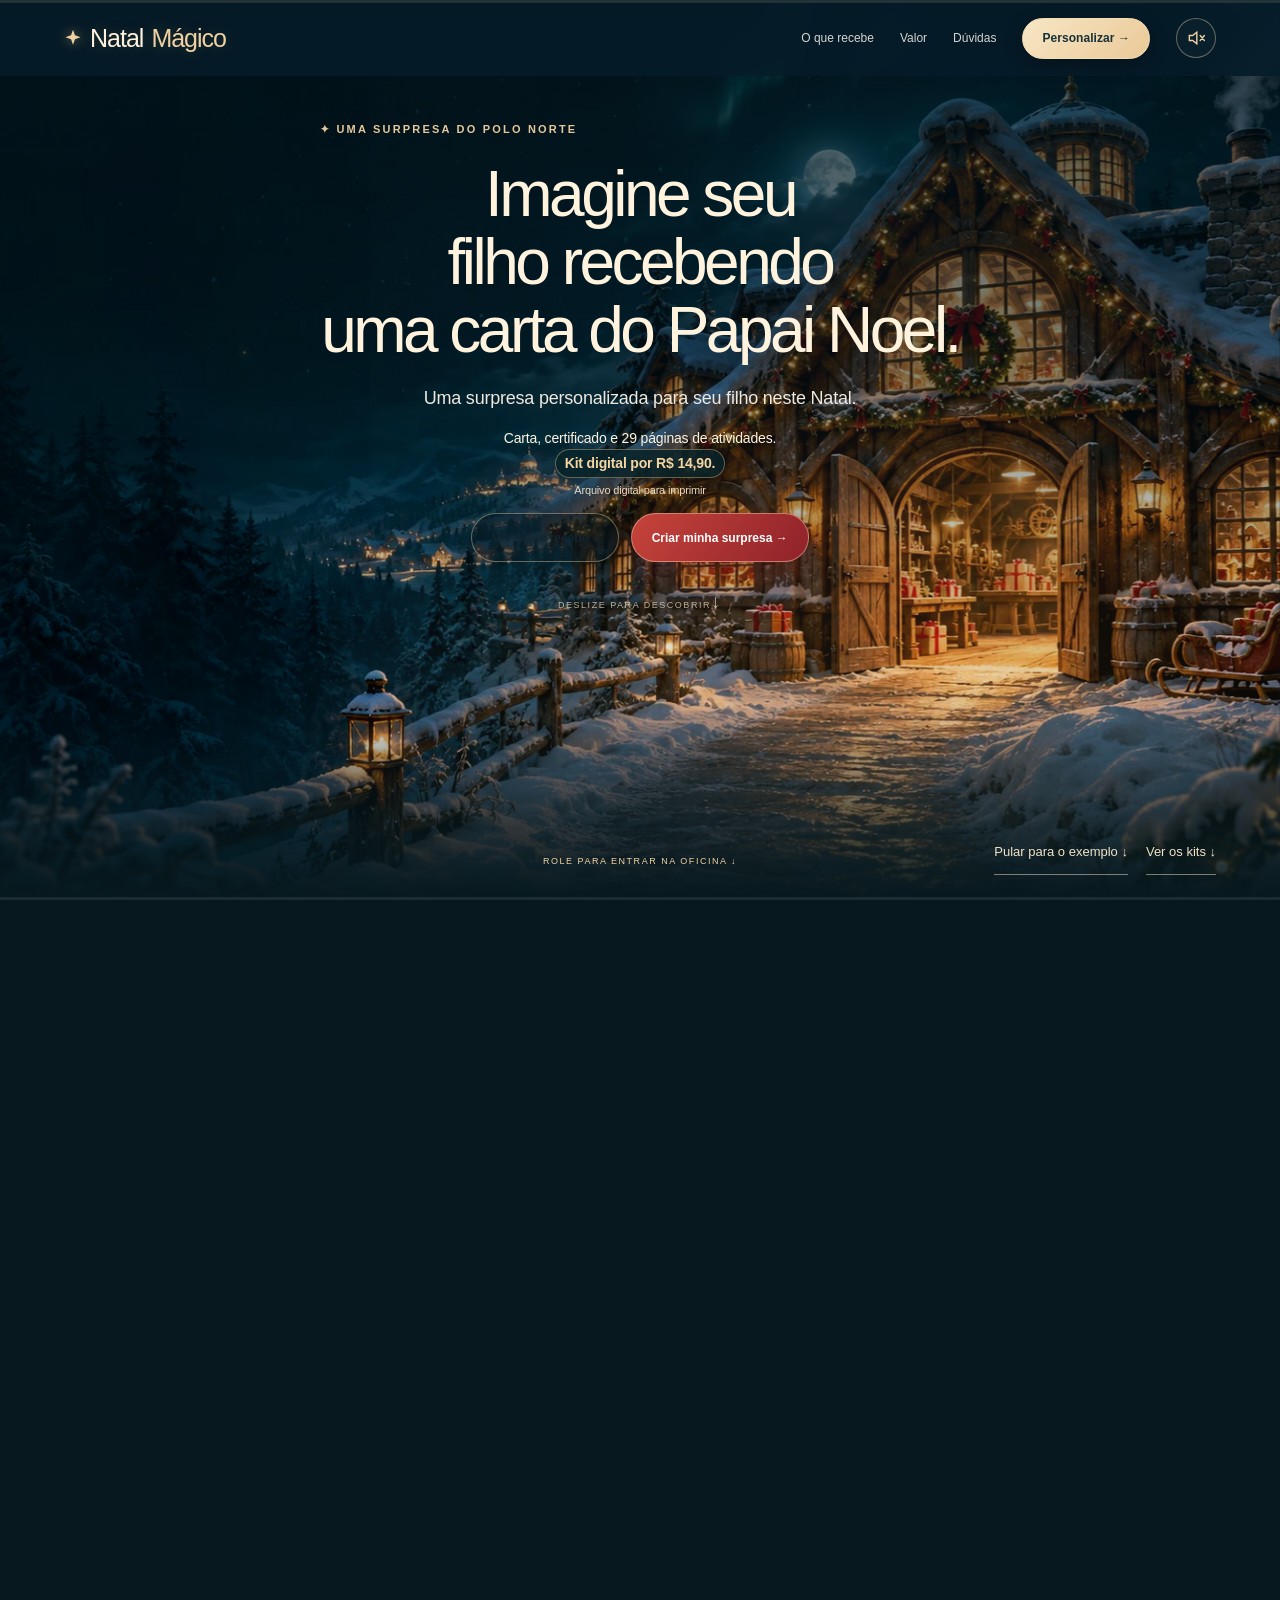
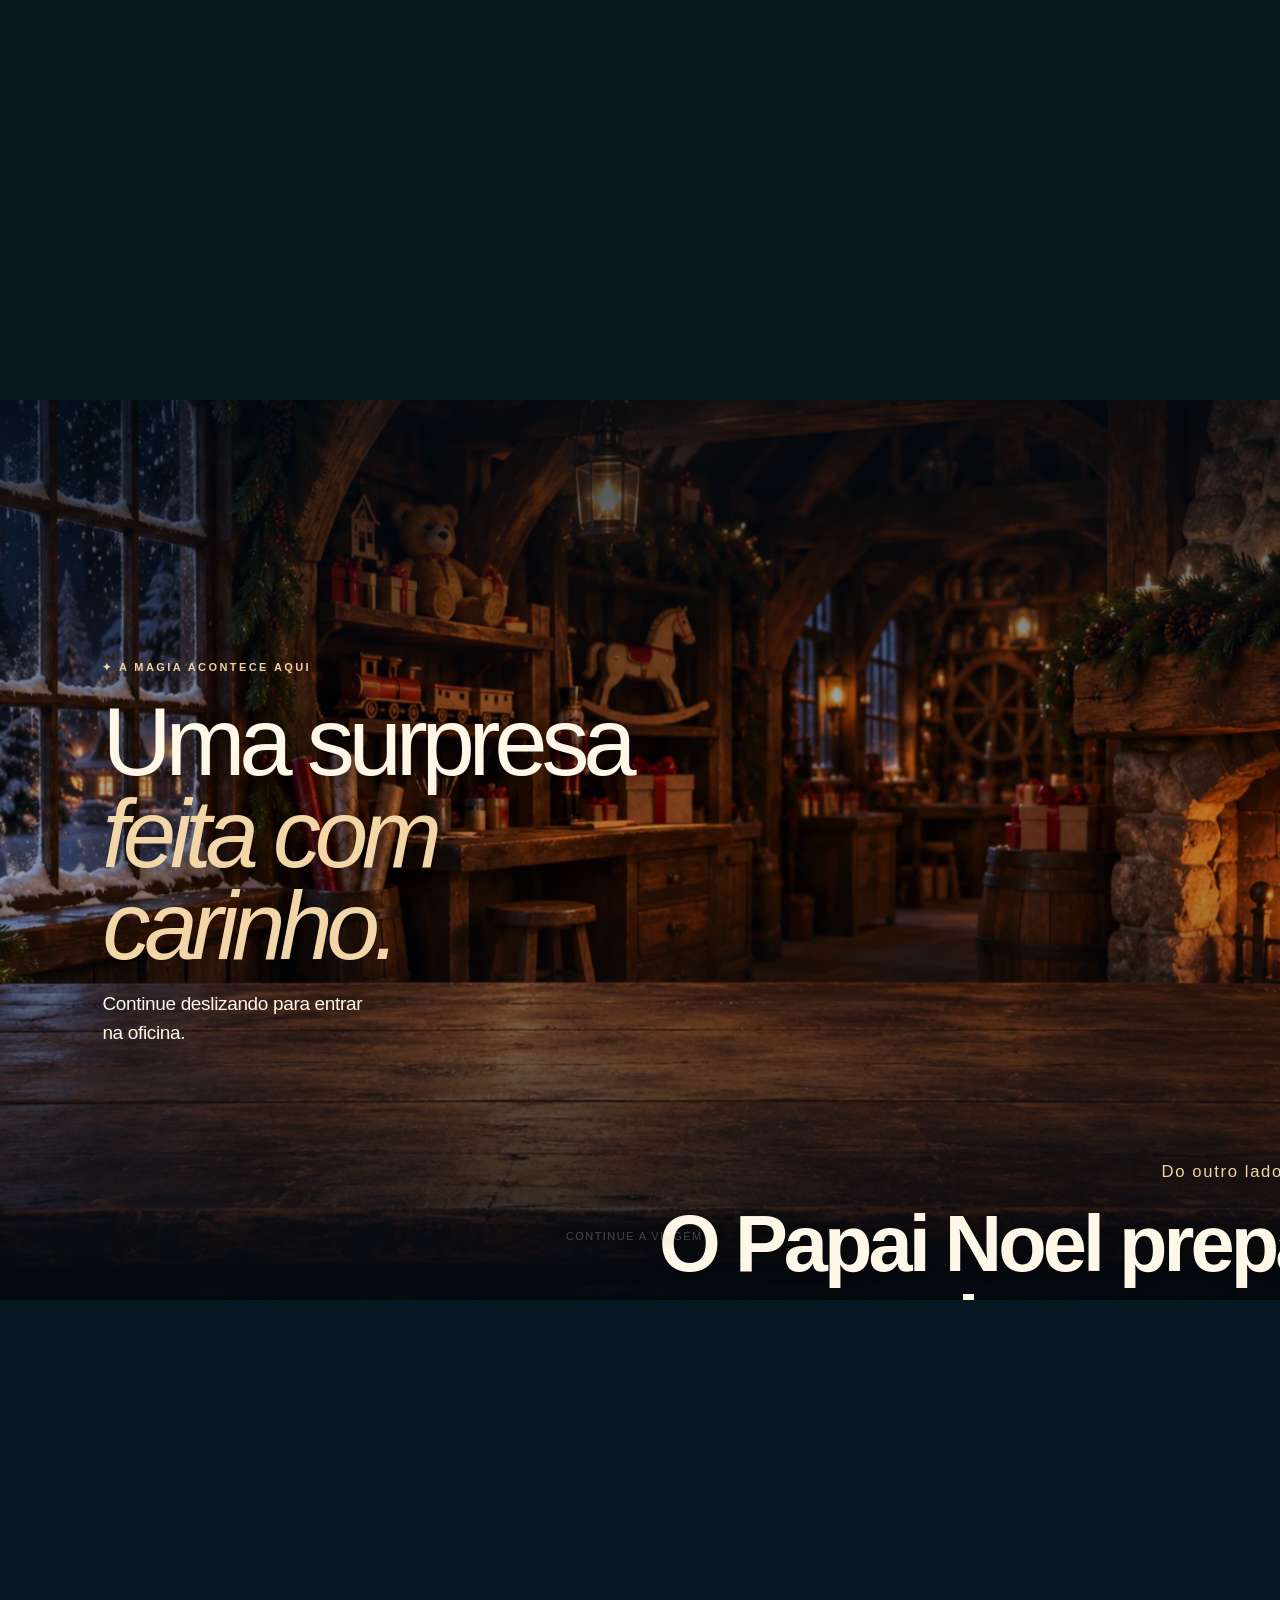
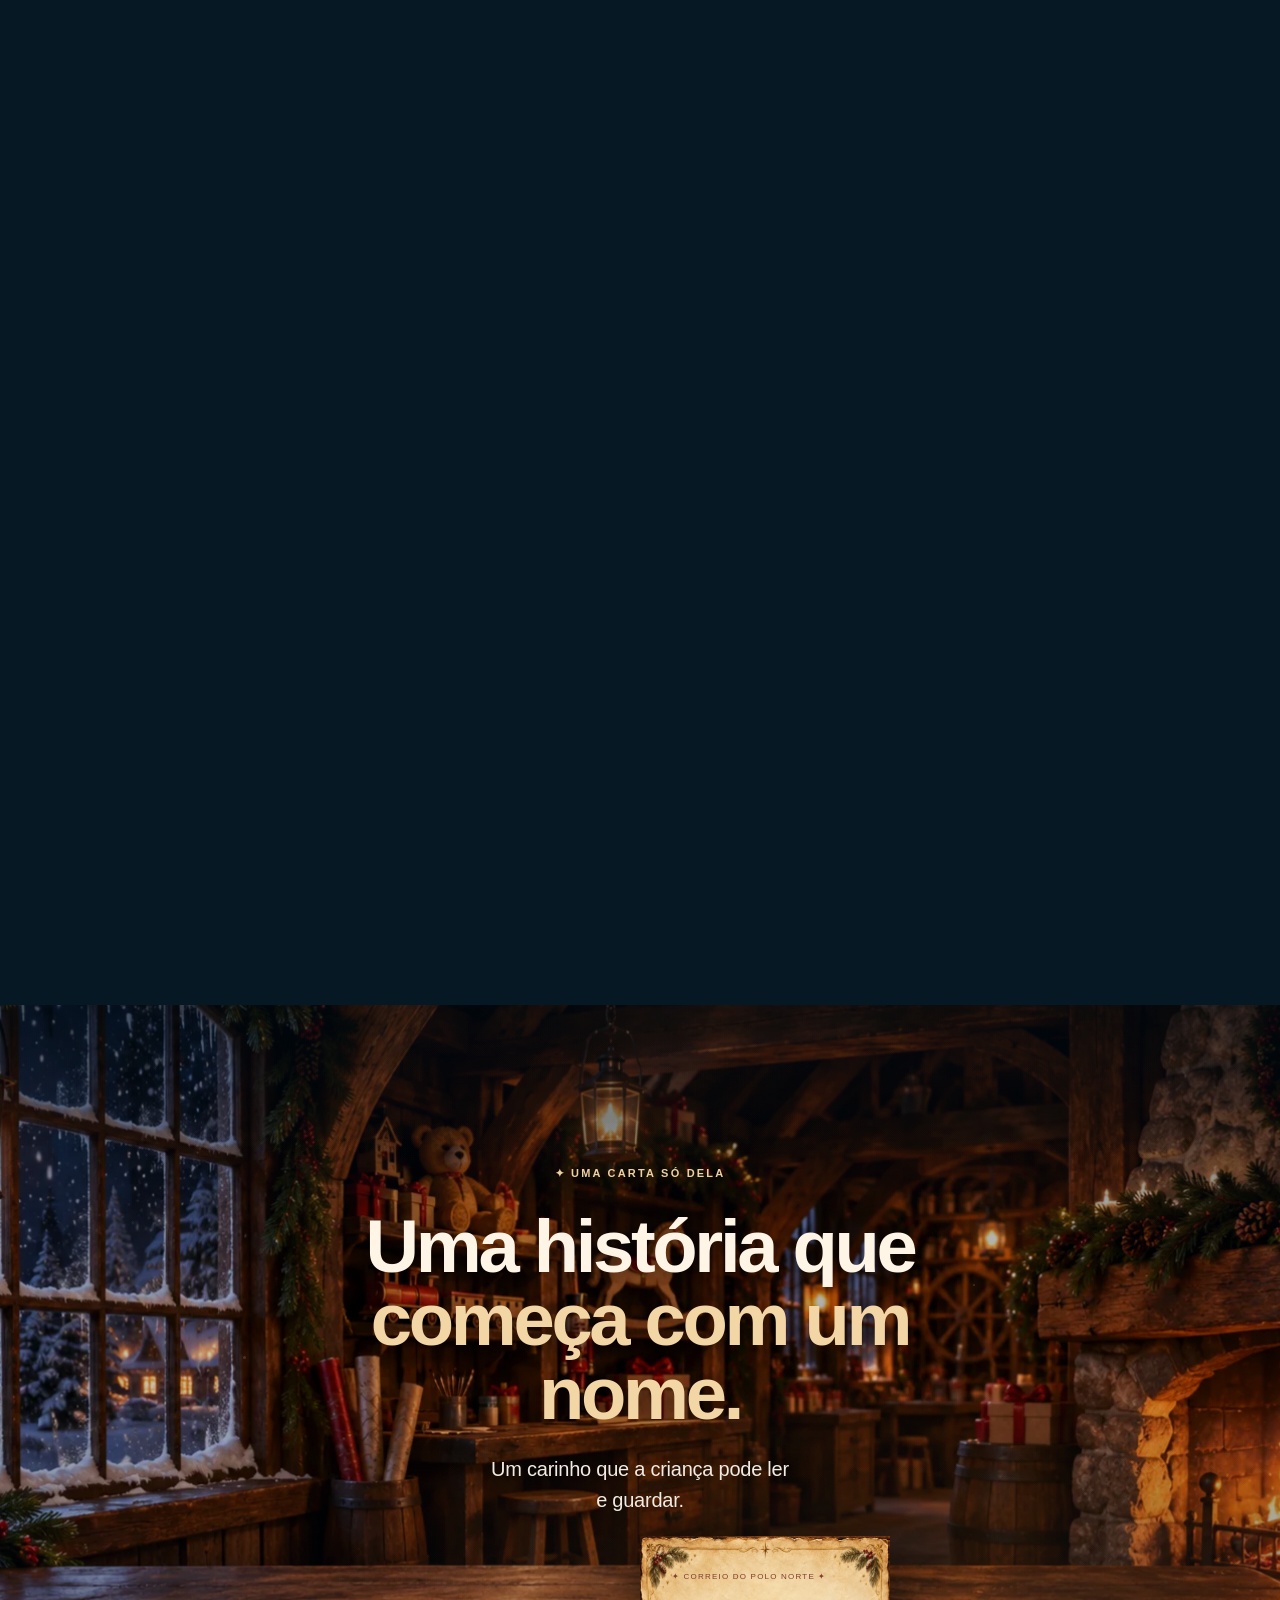
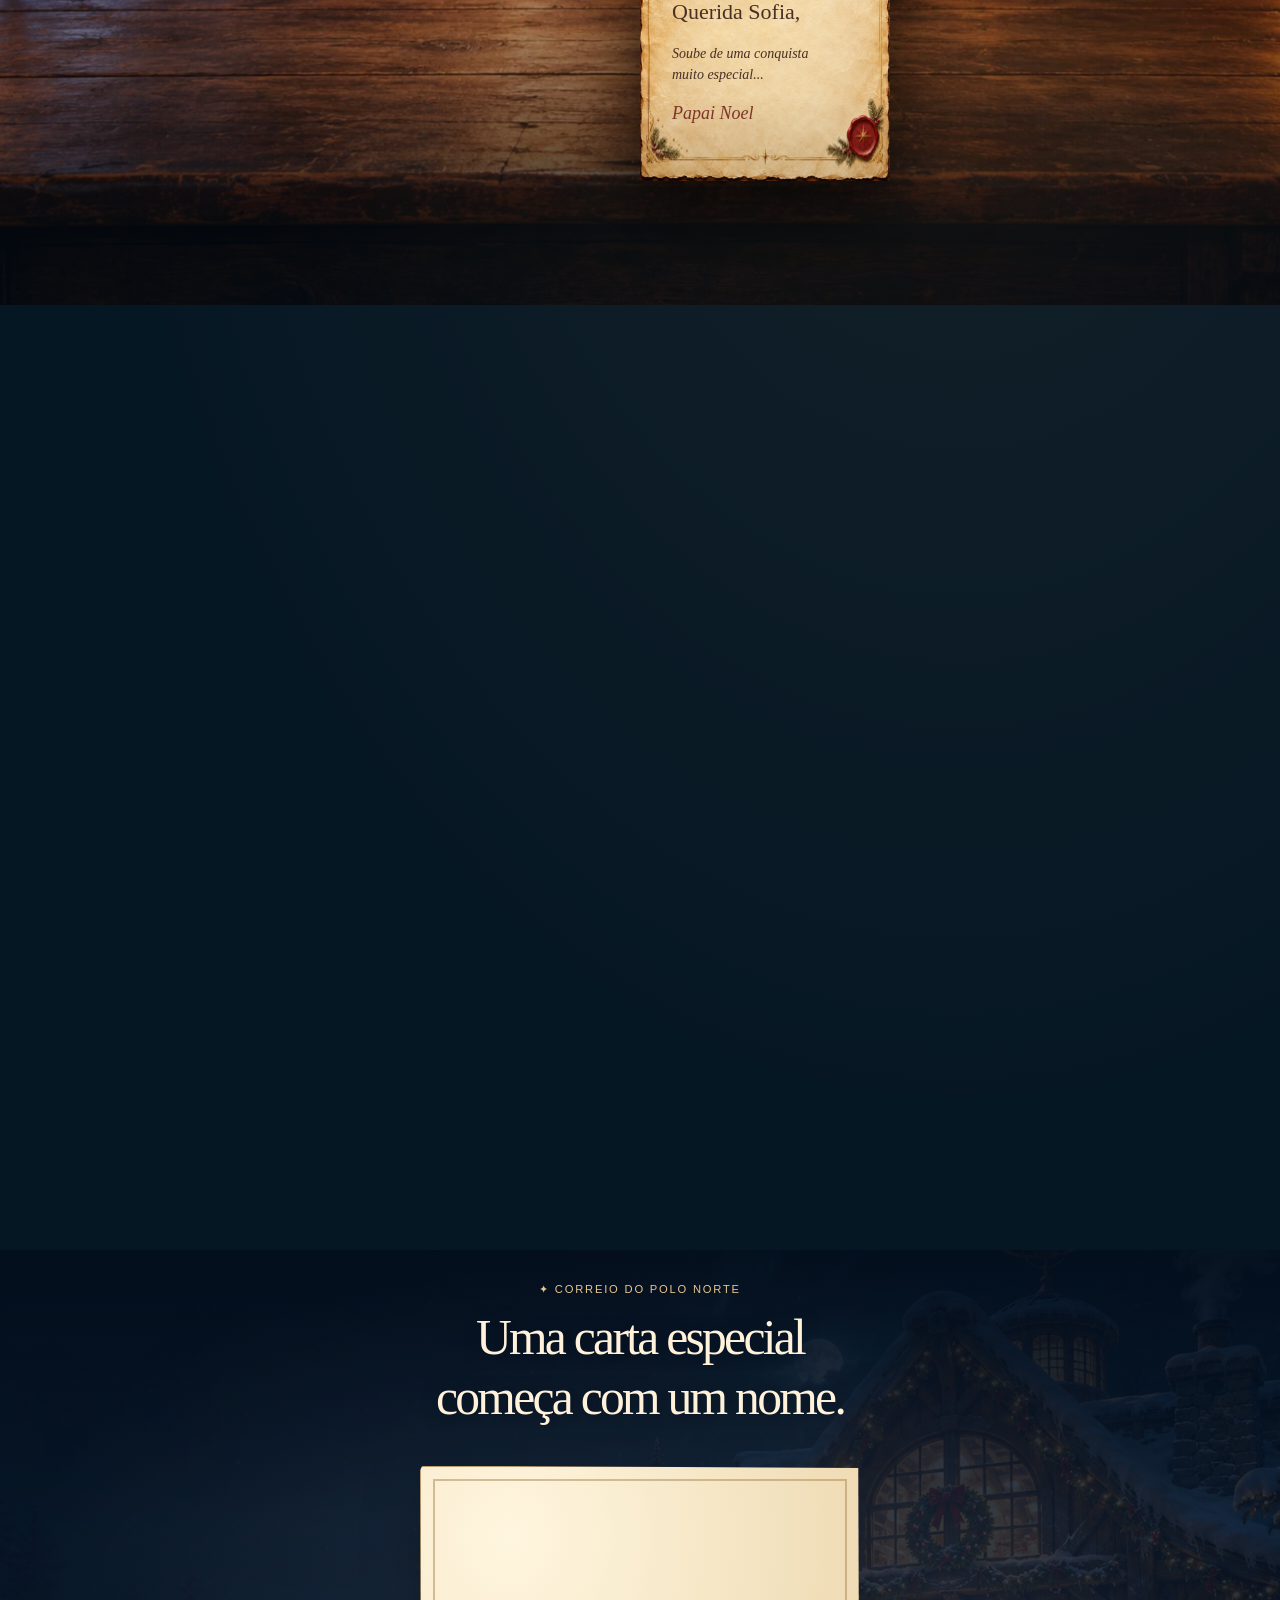
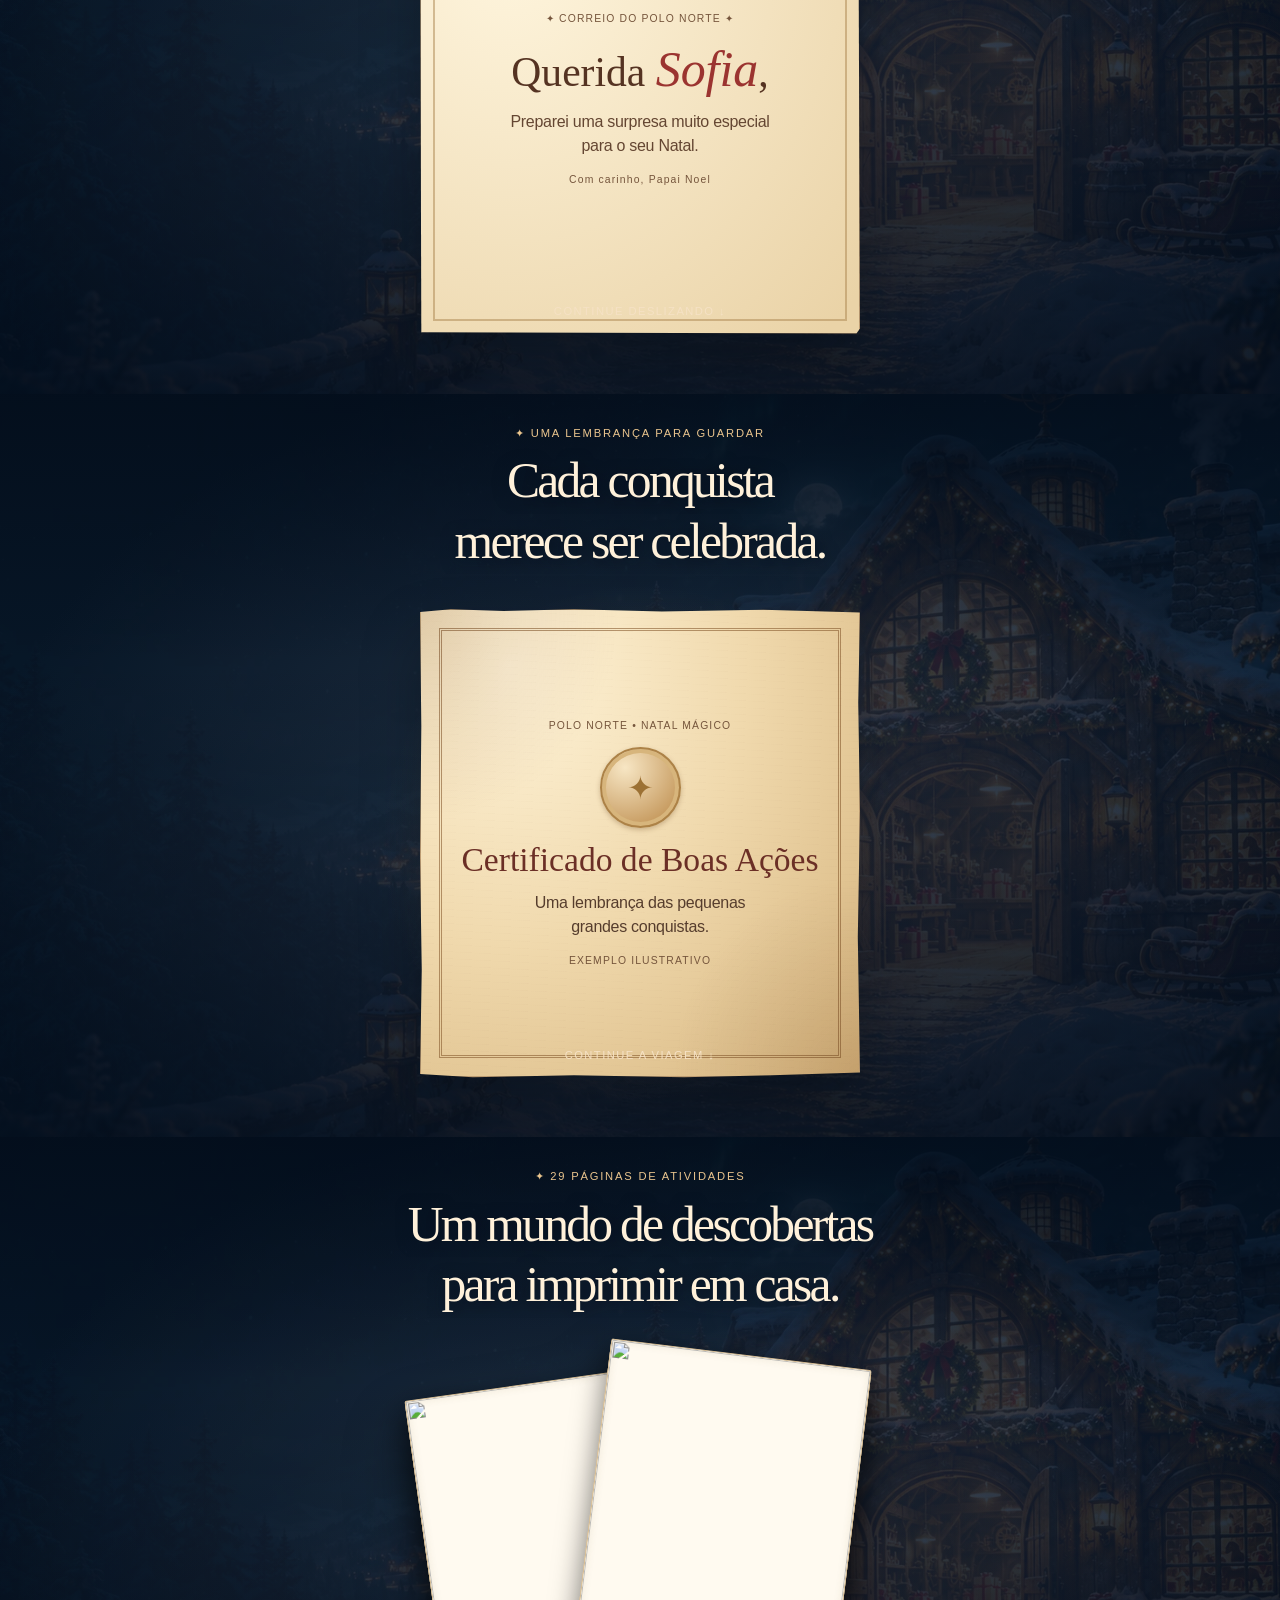
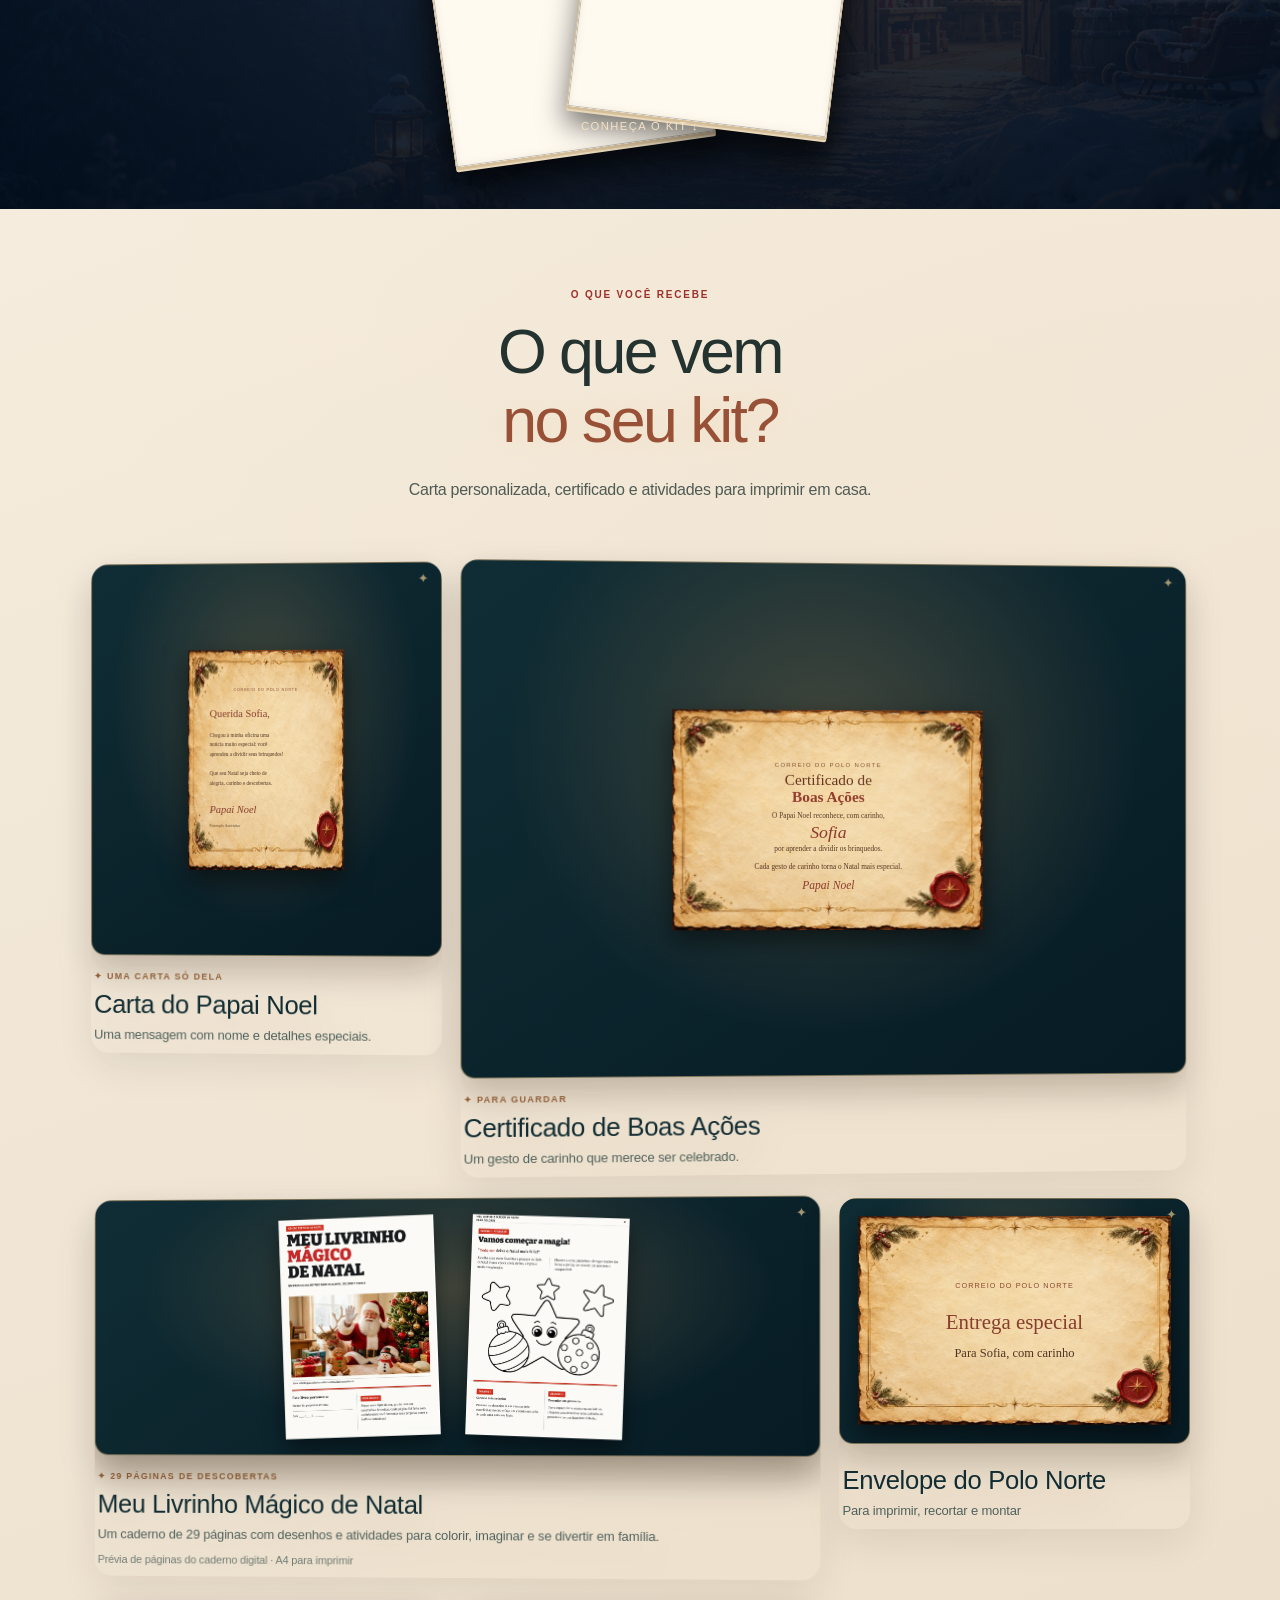
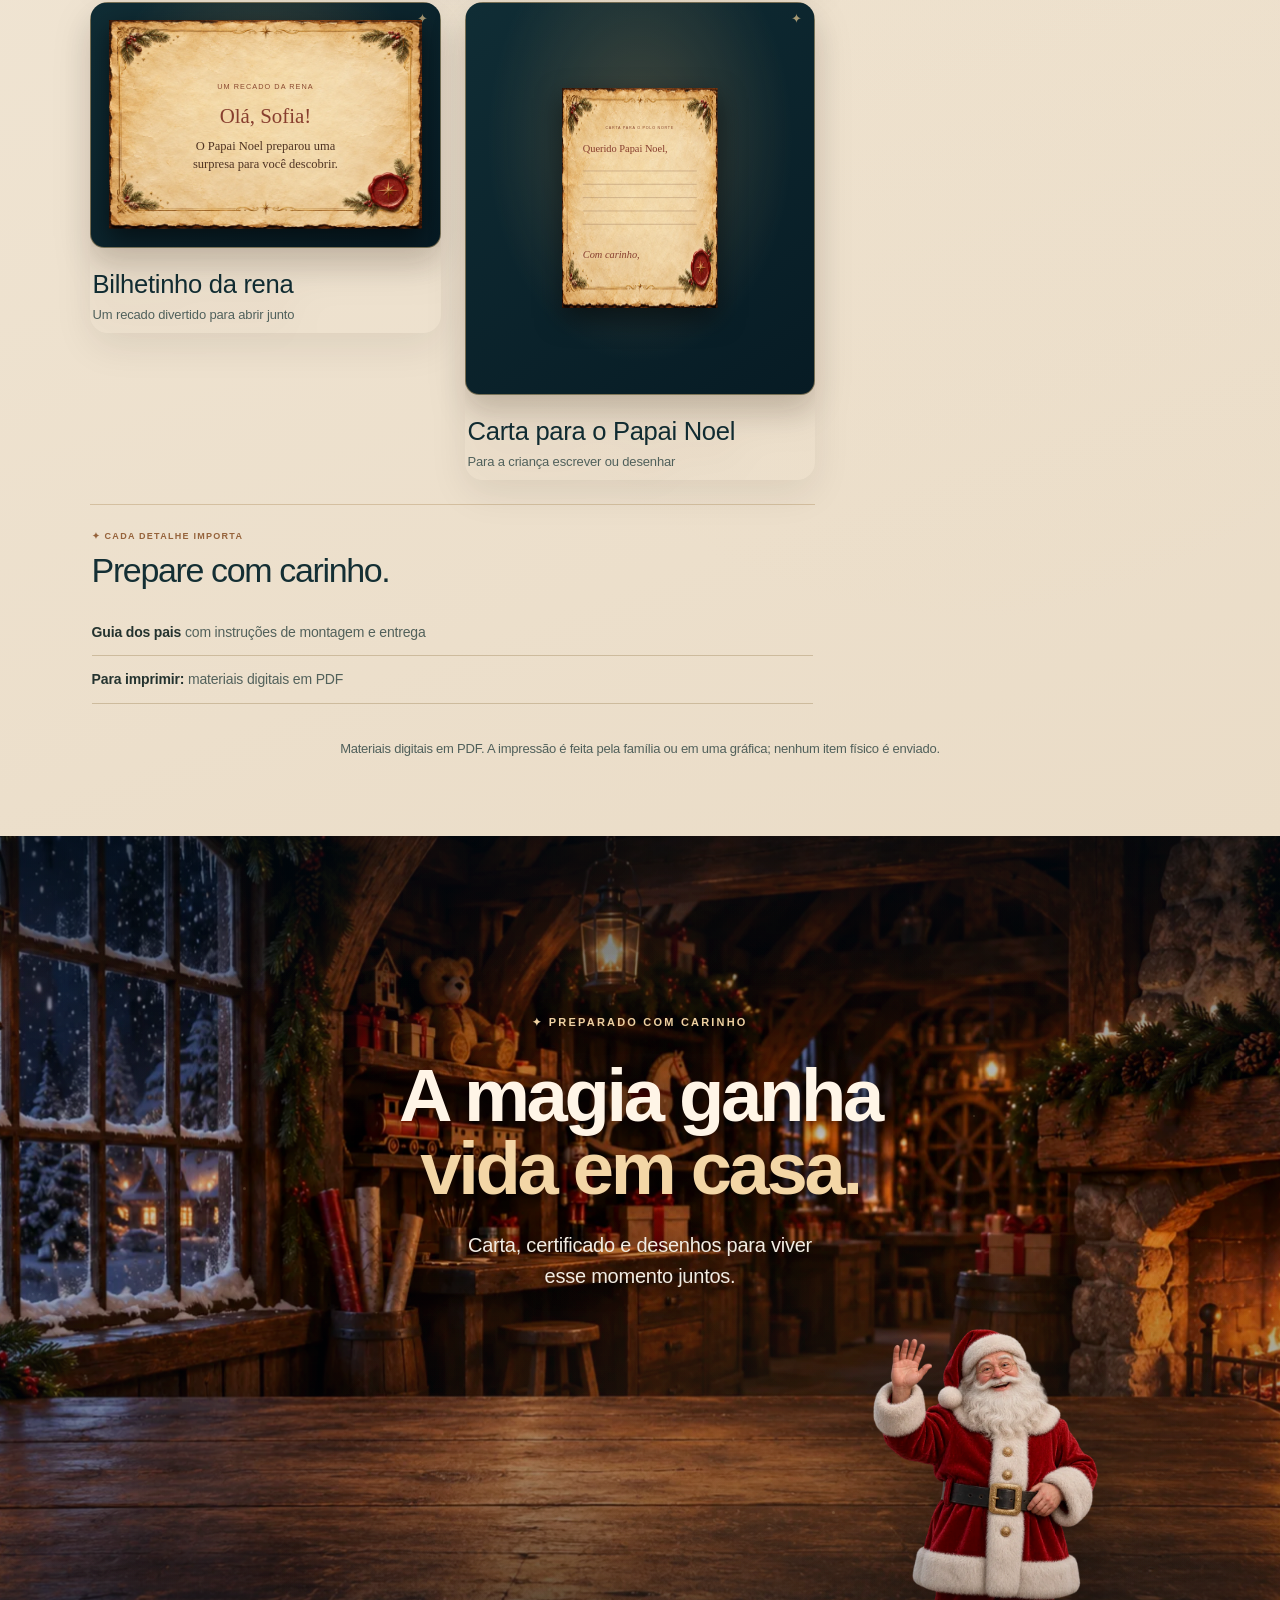
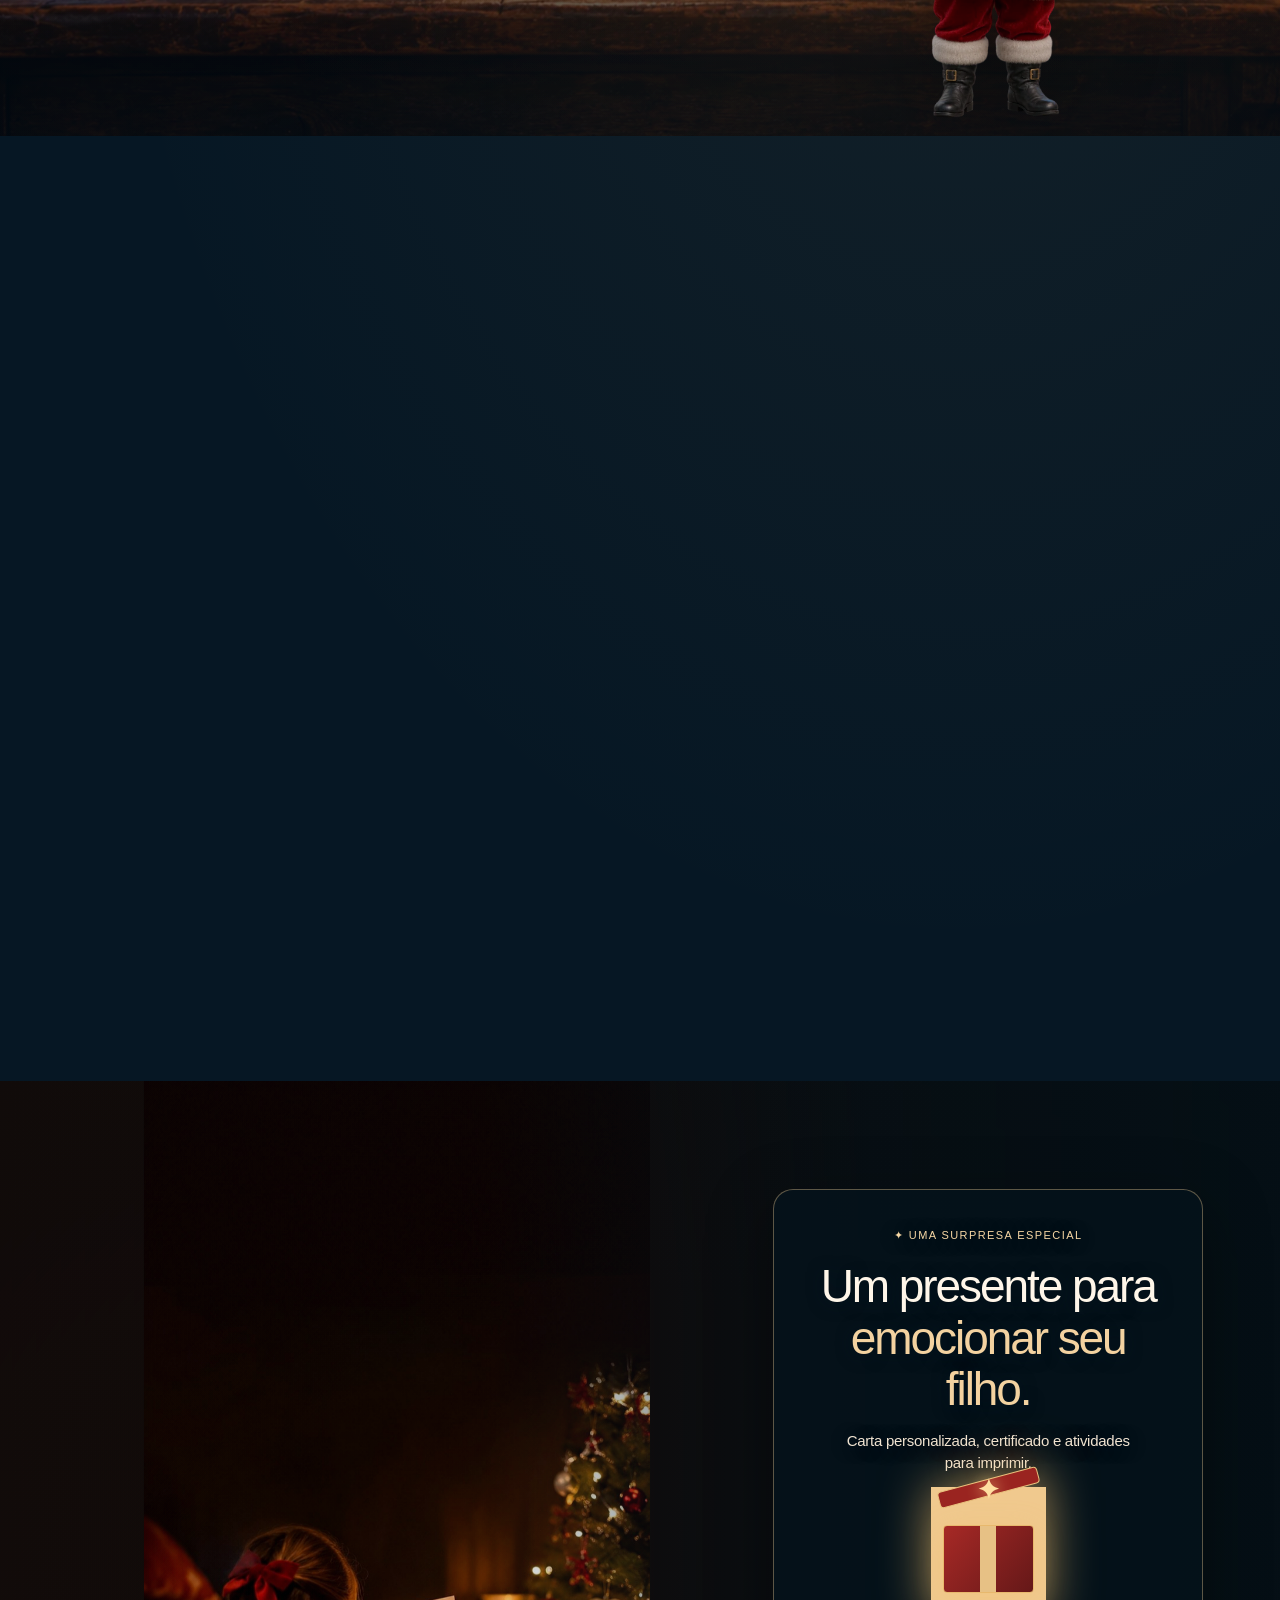
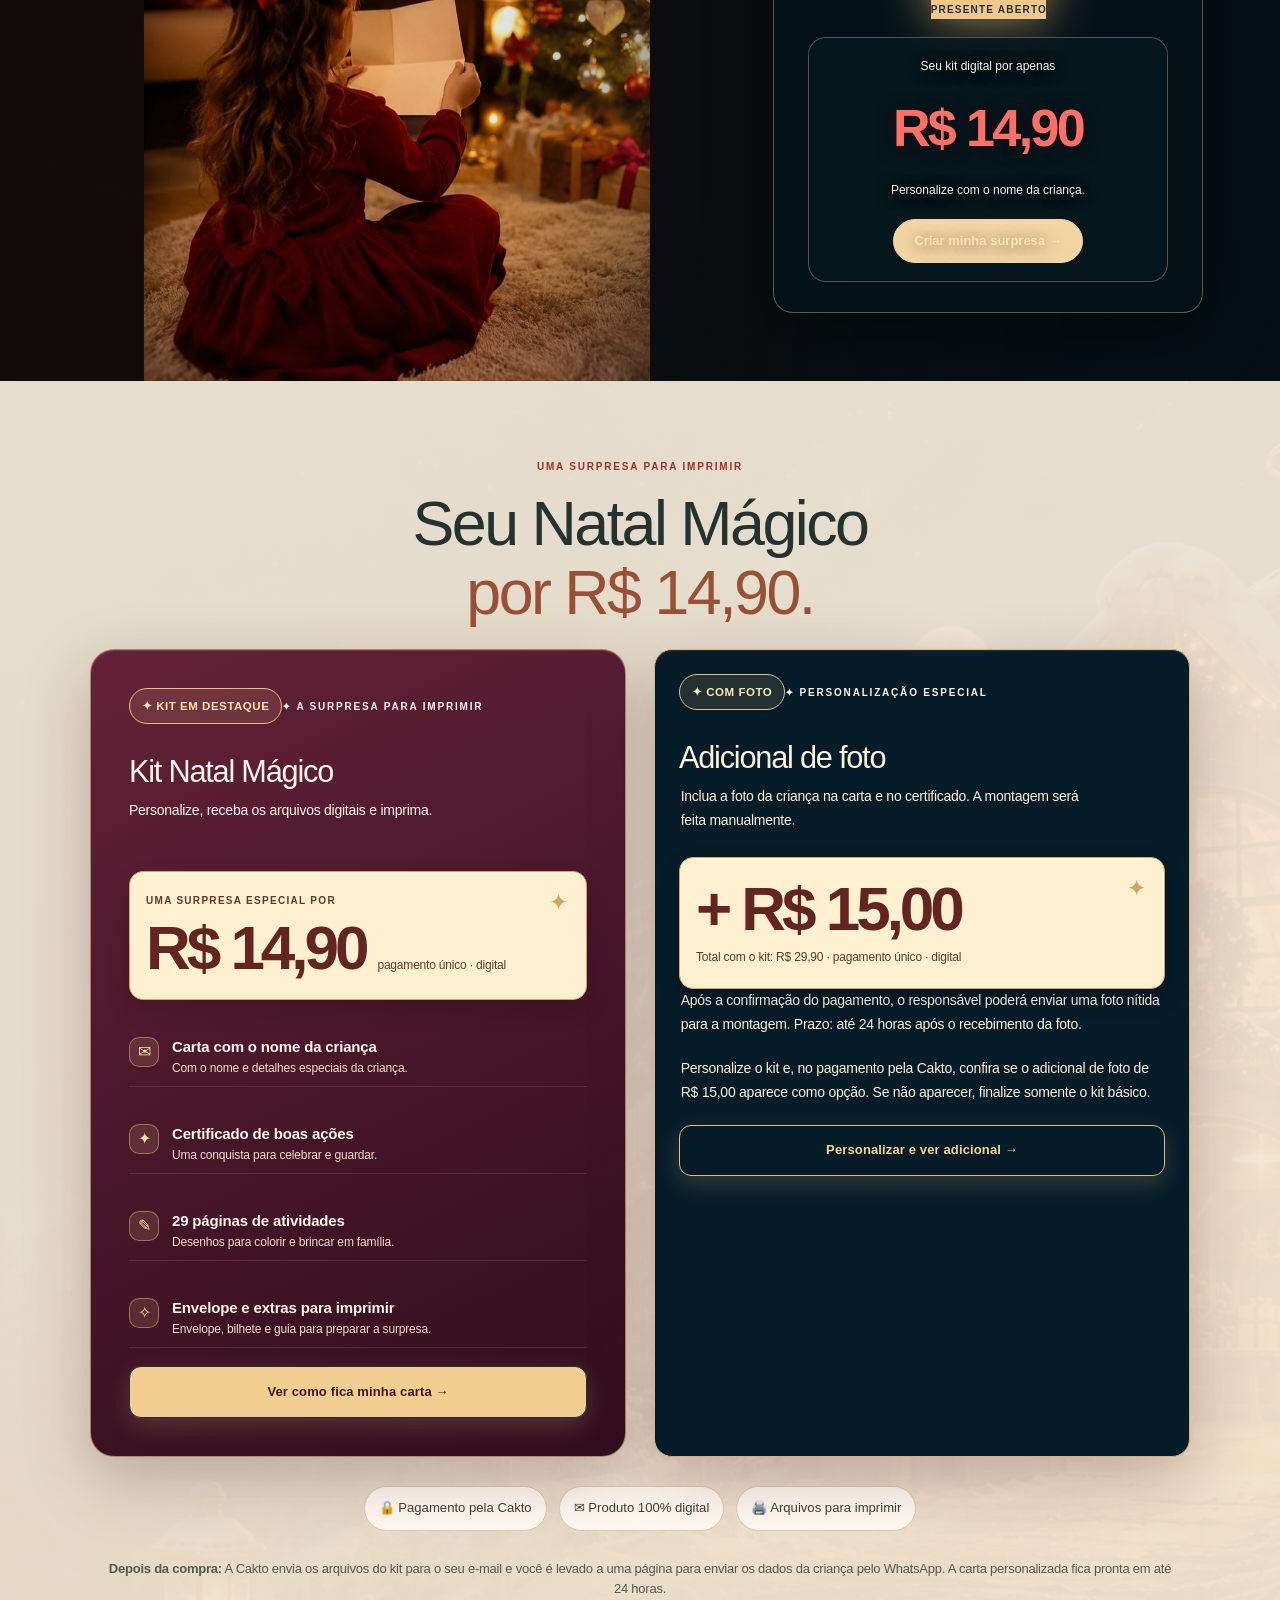
==== commit e135e853: "Automação de WhatsApp pós-compra para a carta personalizada - obrigado.html: página de obrigado com " ====
--- a/index.html
+++ b/index.html
@@ -290,7 +290,7 @@
     <article class="offer-card offer-card-paper"><span class="offer-eyebrow">✦ A SURPRESA PARA IMPRIMIR</span><h3>Kit Natal Mágico</h3><p>Personalize, receba os arquivos digitais e imprima.</p><div class="offer-price"><small>UMA SURPRESA ESPECIAL POR</small><strong>R$ 14,90</strong><span>pagamento único · digital</span></div><ul class="offer-benefits"><li><span aria-hidden="true">✉</span><div><strong>Carta com o nome da criança</strong><small>Com o nome e detalhes especiais da criança.</small></div></li><li><span aria-hidden="true">✦</span><div><strong>Certificado de boas ações</strong><small>Uma conquista para celebrar e guardar.</small></div></li><li><span aria-hidden="true">✎</span><div><strong>29 páginas de atividades</strong><small>Desenhos para colorir e brincar em família.</small></div></li><li><span aria-hidden="true">✧</span><div><strong>Envelope e extras para imprimir</strong><small>Envelope, bilhete e guia para preparar a surpresa.</small></div></li></ul><a class="btn dark" href="#personalizar" data-plan="kit" data-track="cta_plan_kit">Ver como fica minha carta →</a></article>
     <article class="offer-card offer-card-paper offer-card-photo"><span class="offer-eyebrow">✦ PERSONALIZAÇÃO ESPECIAL</span><h3>Adicional de foto</h3><p>Inclua a foto da criança na carta e no certificado. A montagem será feita manualmente.</p><div class="offer-price"><strong>+ R$ 15,00</strong><span>Total com o kit: R$ 29,90 · pagamento único · digital</span></div><p>Após a confirmação do pagamento, o responsável poderá enviar uma foto nítida para a montagem. Prazo: até 24 horas após o recebimento da foto.</p><p>Personalize o kit e, no pagamento pela Cakto, confira se o adicional de foto de R$ 15,00 aparece como opção. Se não aparecer, finalize somente o kit básico.</p><a class="btn" href="#personalizar" data-plan="kit" data-track="cta_plan_photo">Personalizar e ver adicional →</a></article>
   </div>
-<p class="note-line"><strong>Depois da compra:</strong> Após a confirmação do pagamento, você recebe o acesso aos arquivos pela Cakto, no e-mail informado na compra.</p>
+<p class="note-line"><strong>Depois da compra:</strong> A Cakto envia os arquivos do kit para o seu e-mail e você é levado a uma página para enviar os dados da criança pelo WhatsApp. A carta personalizada fica pronta em até 24 horas.</p>
   <details class="compare-details"><summary>Comparar todos os itens dos kits</summary>
   <table class="cmp">
     <caption class="sr-only">Comparação entre o Kit Natal Mágico e o Adicional de foto</caption>
@@ -401,7 +401,7 @@
     <details><summary>Meu filho ainda não sabe escrever. Funciona?</summary><p>Funciona. Você escreve o que ele disser, ele pode desenhar, ou vocês pulam a carta dele e entregam só a resposta do Papai Noel.</p></details>
     <details><summary>Preciso saber editar ou montar alguma coisa?</summary><p>Os arquivos são preparados com os dados informados para você imprimir. O guia explica como montar o envelope e preparar a surpresa.</p></details>
     <details><summary>Tenho que imprimir? E se eu não tiver impressora?</summary><p>Os materiais são digitais, então a impressão é por conta da família. Você pode levar os PDFs a uma papelaria ou gráfica (papel A4). Nenhum item físico é enviado.</p></details>
-    <details><summary>Como acesso meu kit depois da compra?</summary><p>Após a confirmação do pagamento, você recebe o acesso aos arquivos pela Cakto, no e-mail informado na compra.</p></details>
+    <details><summary>Como acesso meu kit depois da compra?</summary><p>Após a confirmação do pagamento, a Cakto envia os arquivos do kit para o e-mail informado na compra. Em seguida, você envia os dados da criança pelo WhatsApp (a mensagem já vem pronta) e recebe a carta personalizada em até 24 horas.</p></details>
     <details><summary>Preciso enviar foto do meu filho?</summary><p>Foto é opcional, só no adicional de foto. Após o pagamento, o responsável pode enviar a foto pelo formulário informado ou combinar o envio com o suporte. Usamos a foto só para montar seu material e a apagamos 7 dias após a entrega.</p></details>
     <details><summary>Como envio a foto?</summary><p>O adicional deve ser selecionado no checkout da Cakto. Após a confirmação do pagamento, entre em contato com o suporte informando o número do pedido para combinar o envio da foto. Ao enviar, declara ser responsável pela criança e autoriza o uso da foto somente para montar os materiais.</p></details><details><summary>Quanto tempo leva?</summary><p>O adicional de foto fica pronto em até 24 horas após o recebimento da foto.</p></details><details><summary>É seguro comprar?</summary><p>O pagamento é realizado na Cakto, em ambiente de checkout próprio. Se precisar de ajuda, fale com o suporte: WhatsApp (33) 99844-7192 ou e-mail luisfernandocruzcosta@gmail.com.</p></details><details><summary>Não recebi meu kit. E agora?</summary><p>Verifique o e-mail enviado pela Cakto (inclusive spam e promoções) ou acesse sua área de compras na Cakto. Se ainda precisar de ajuda, entre em contato com o suporte e informe o nome do comprador: WhatsApp (33) 99844-7192 ou e-mail luisfernandocruzcosta@gmail.com.</p></details>
     <details><summary>Vale a pena pelo preço?</summary><p>Por R$ 14,90, o kit reúne carta, certificado, caderno de atividades e outros materiais digitais para imprimir.</p></details>
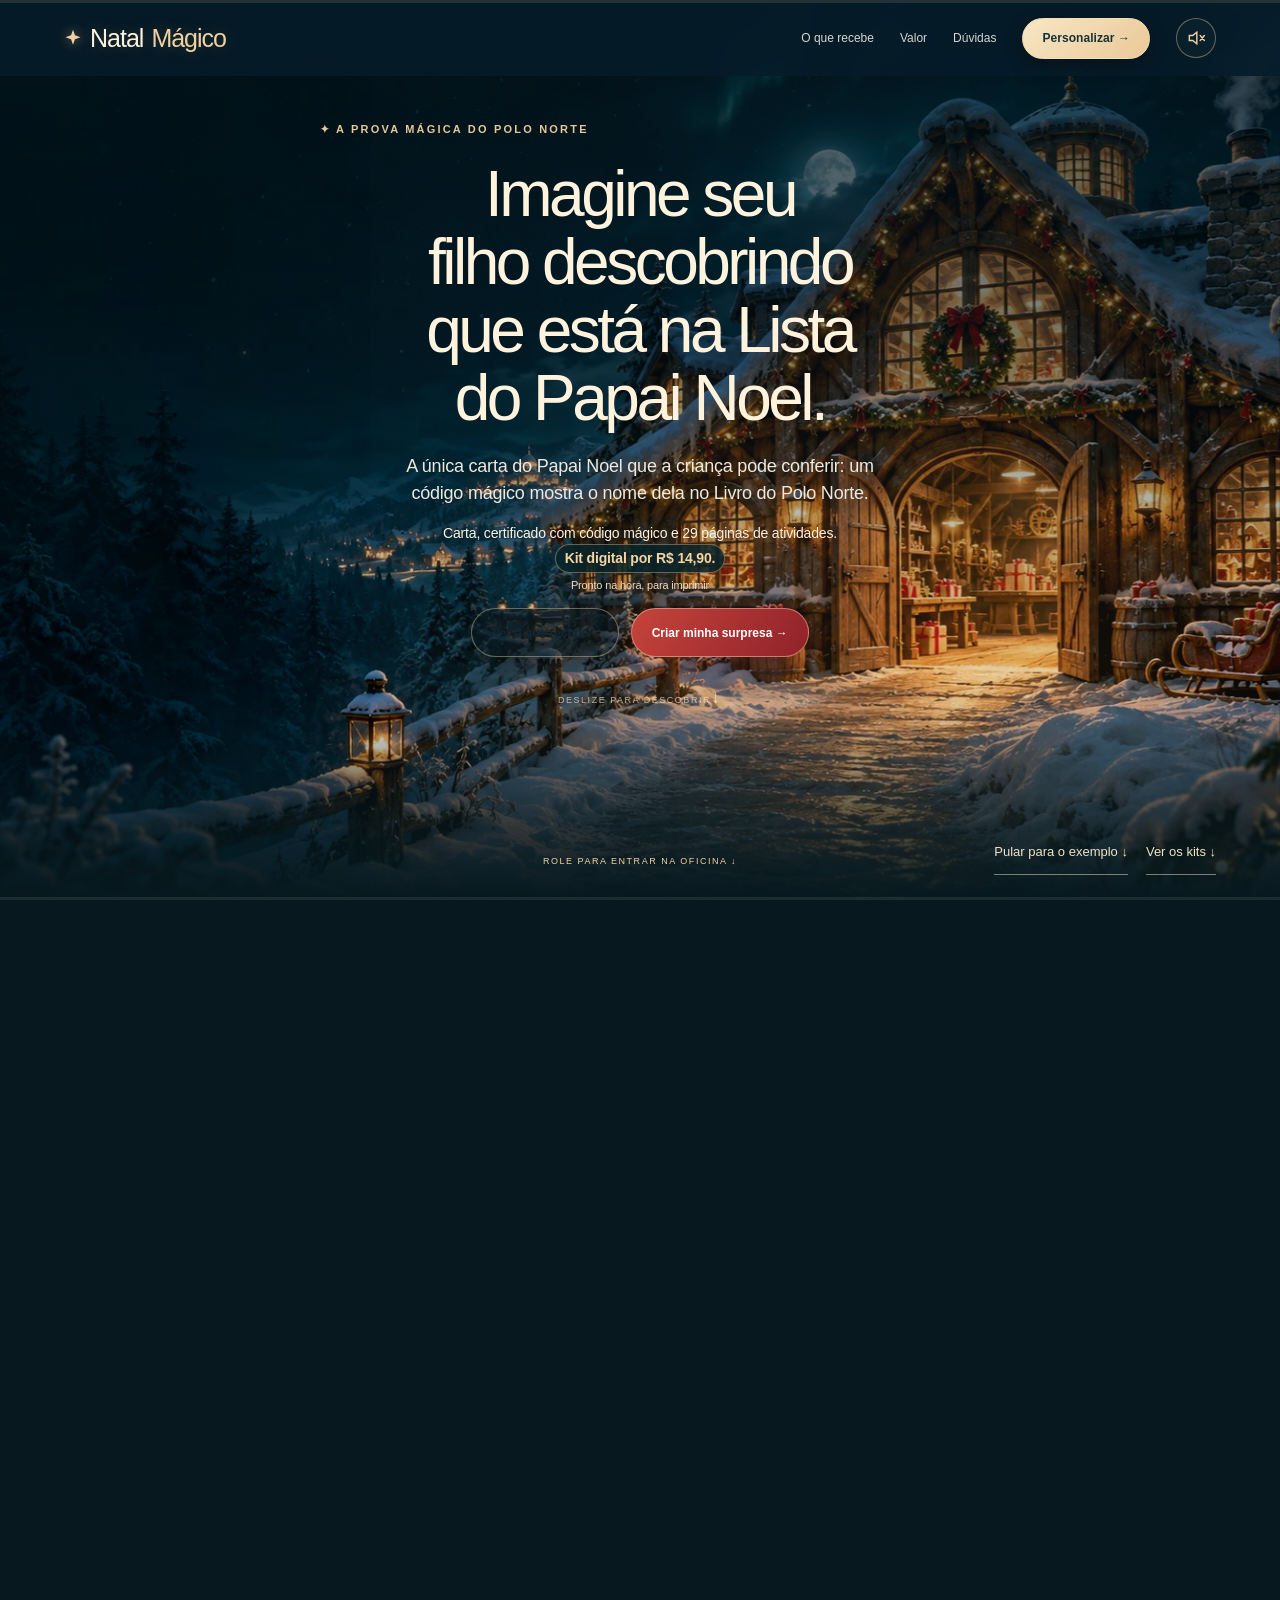
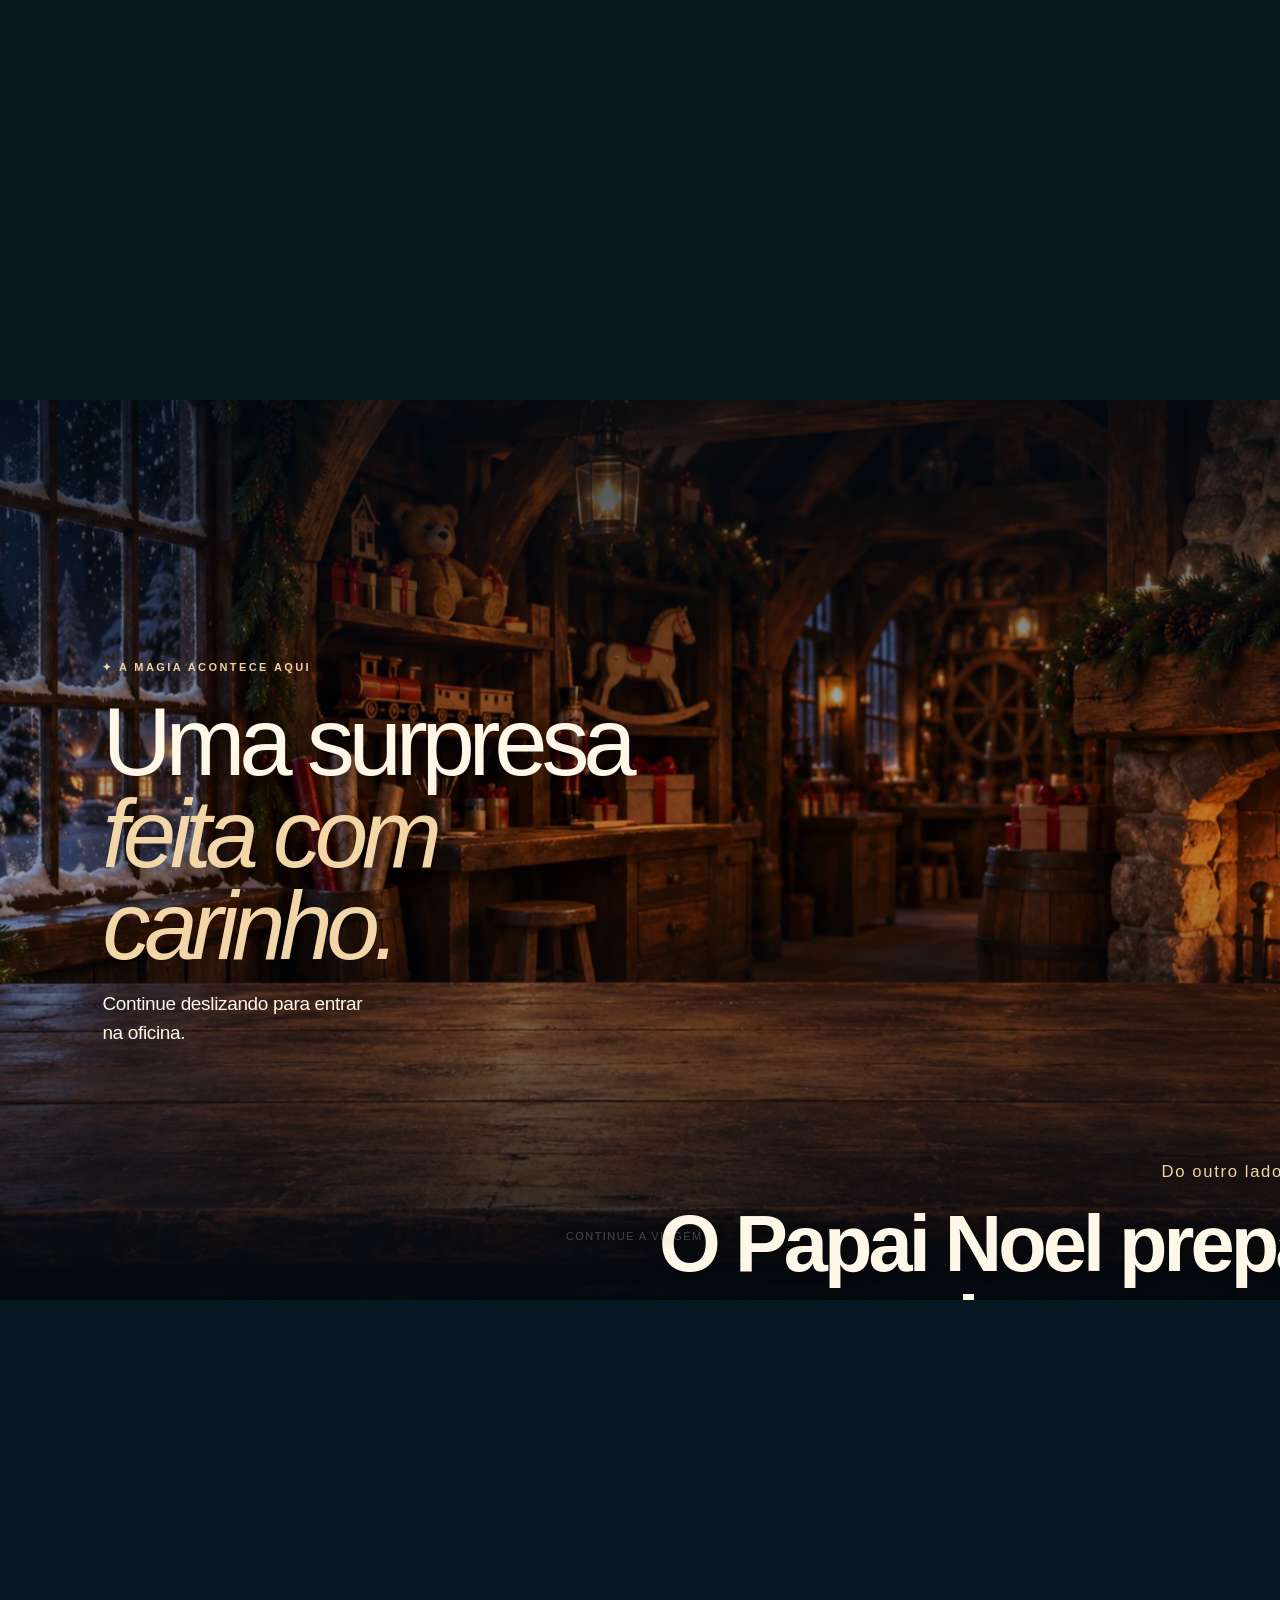
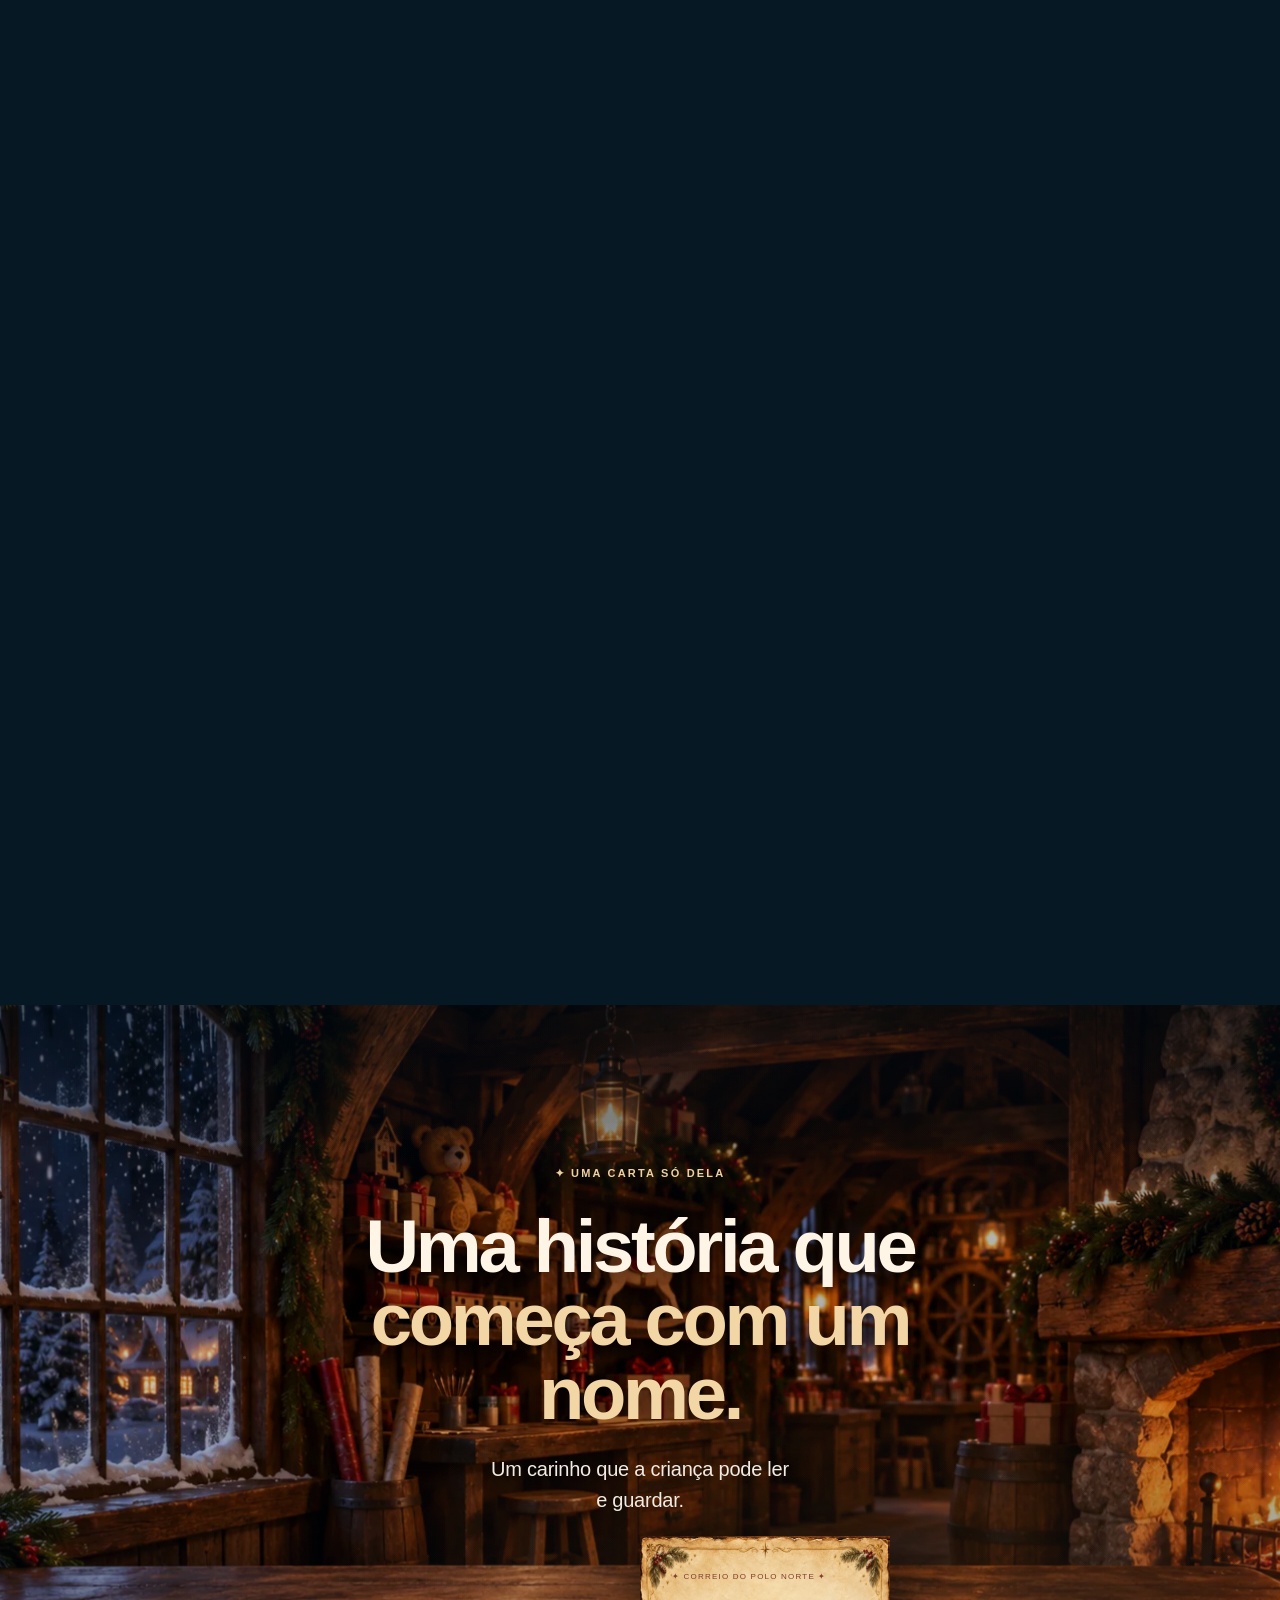
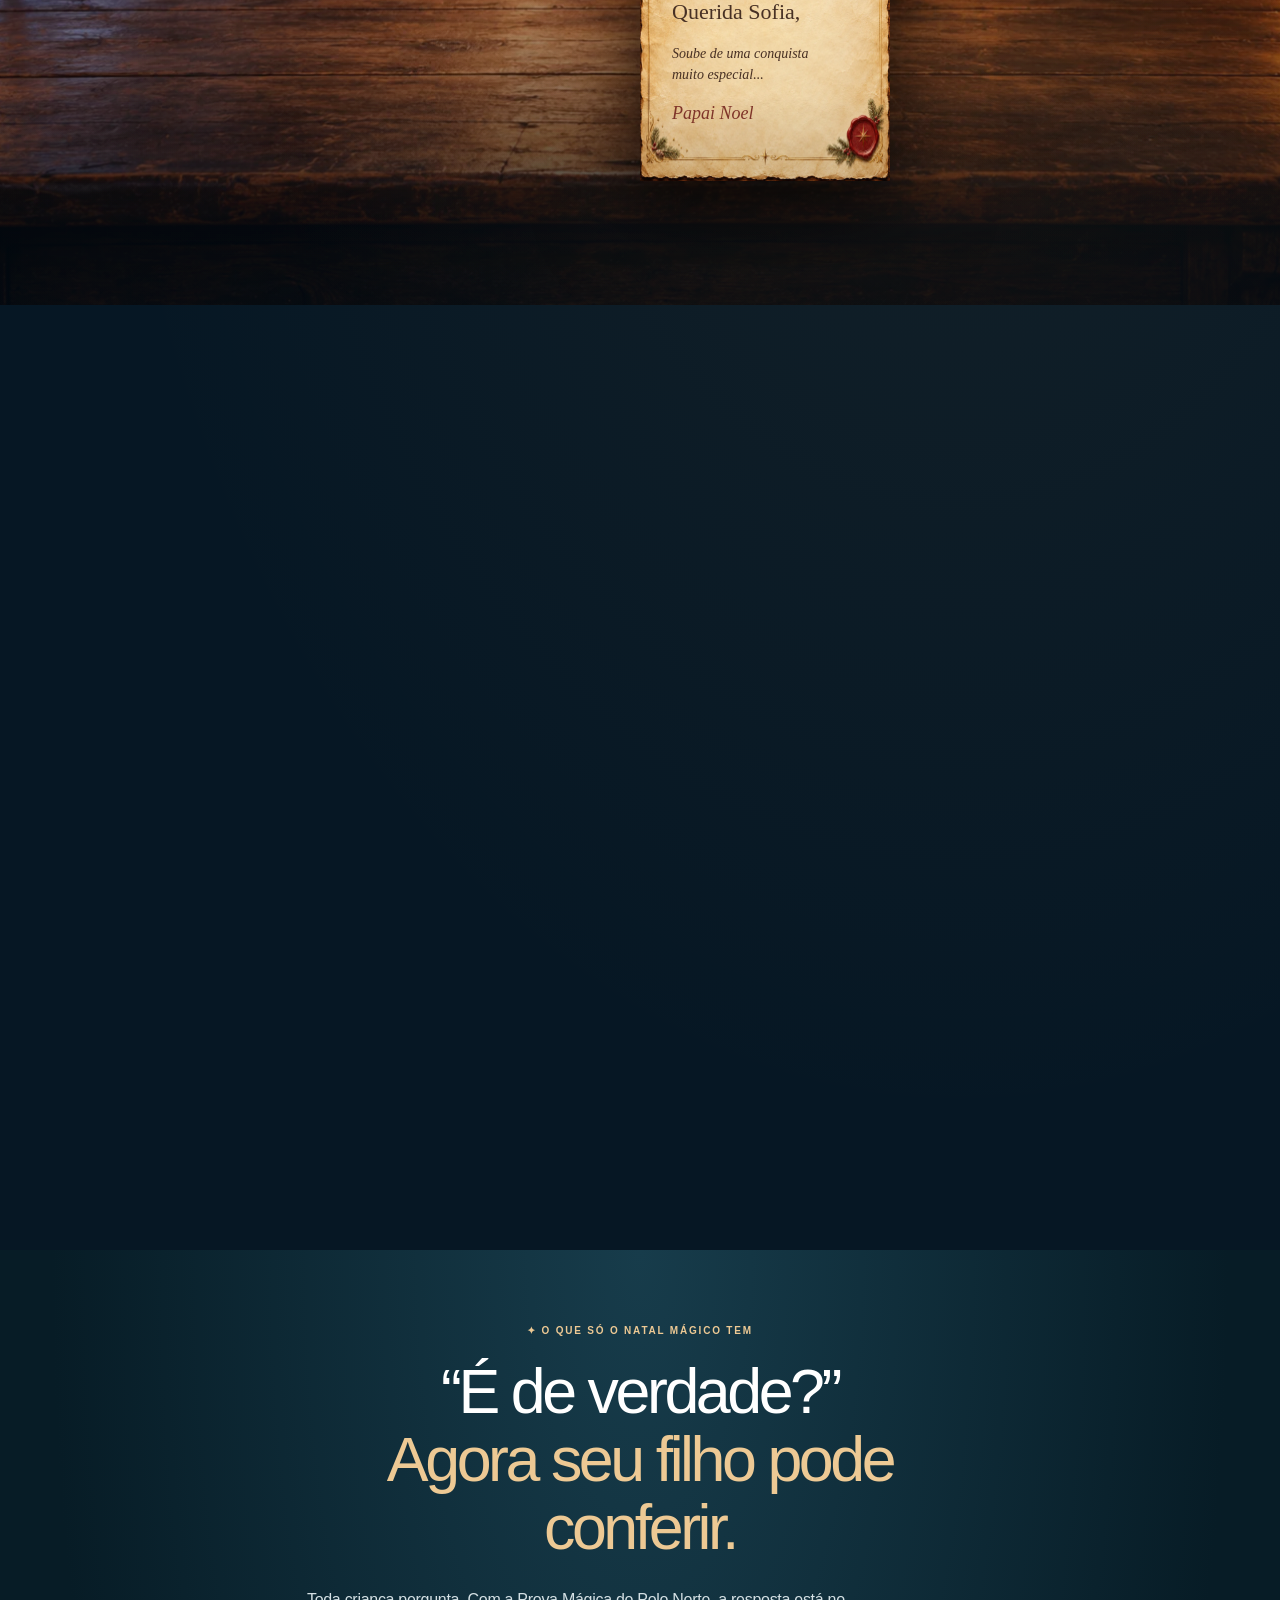
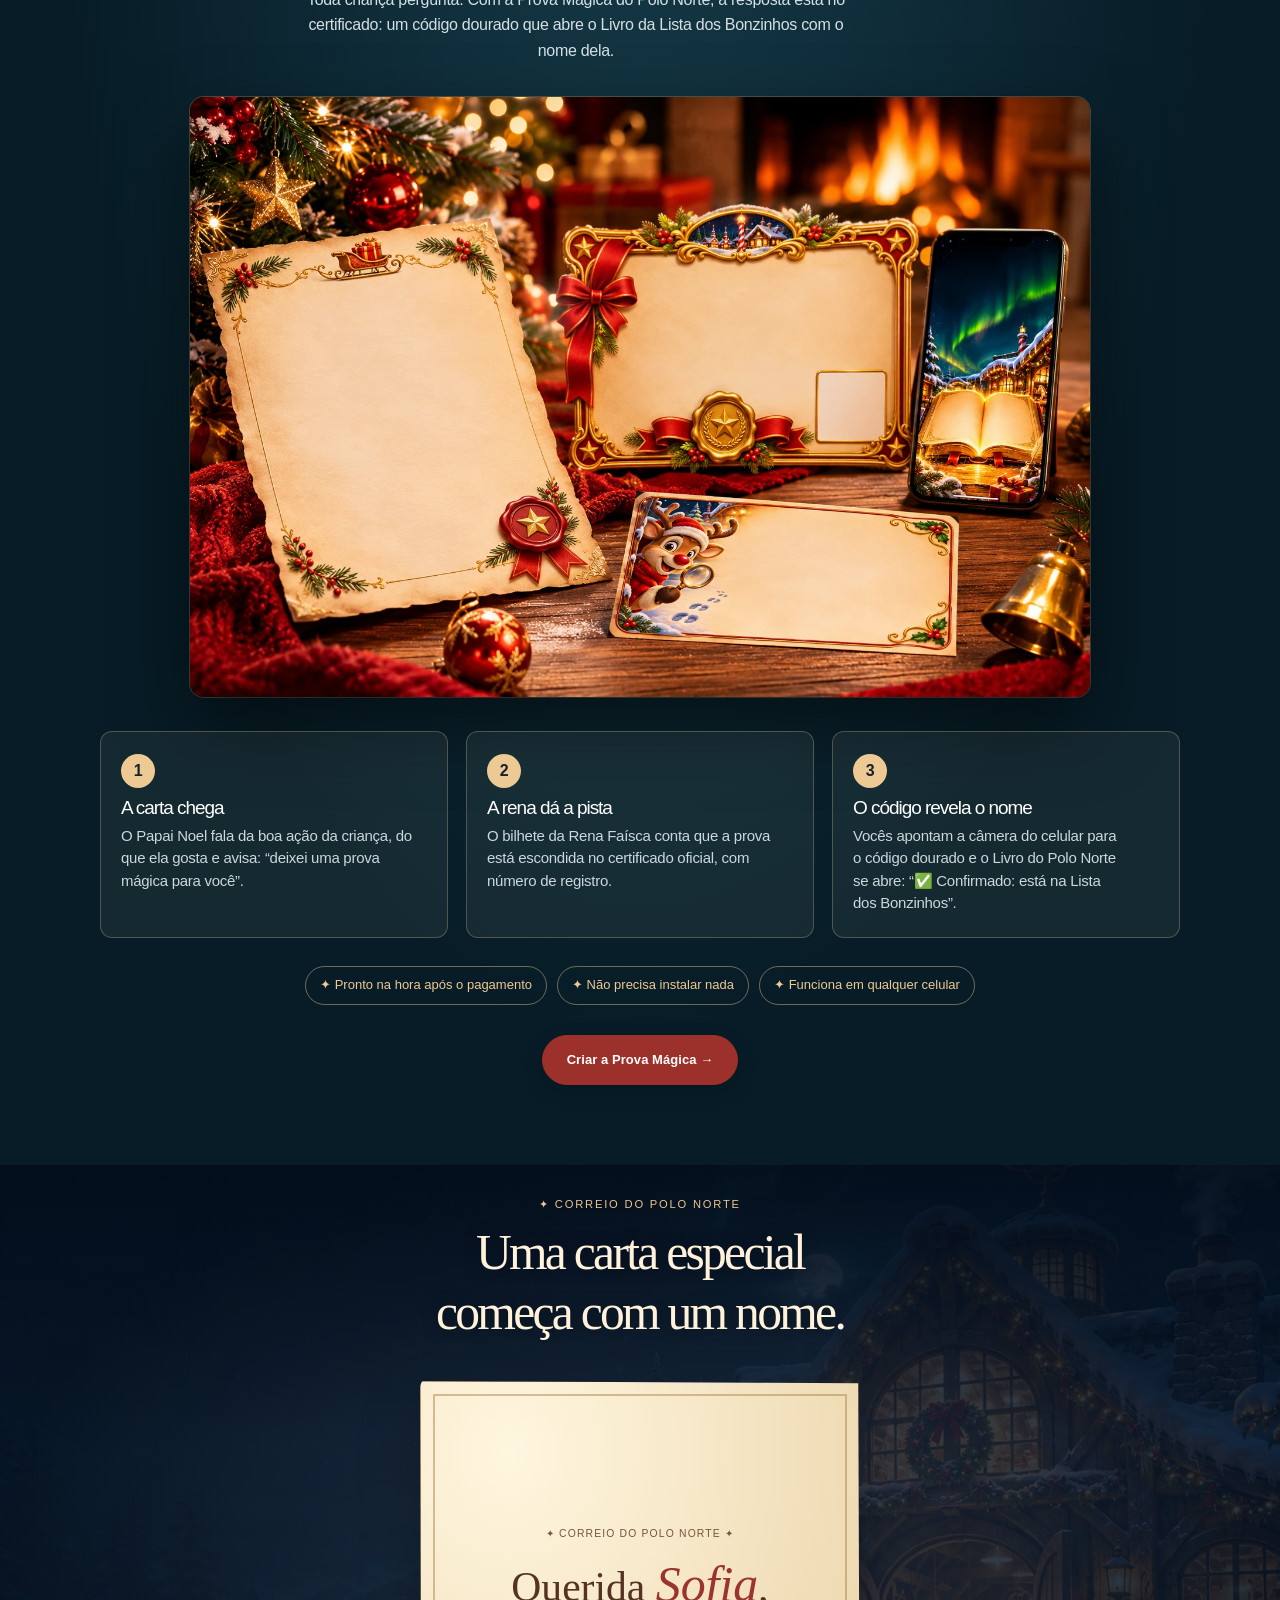
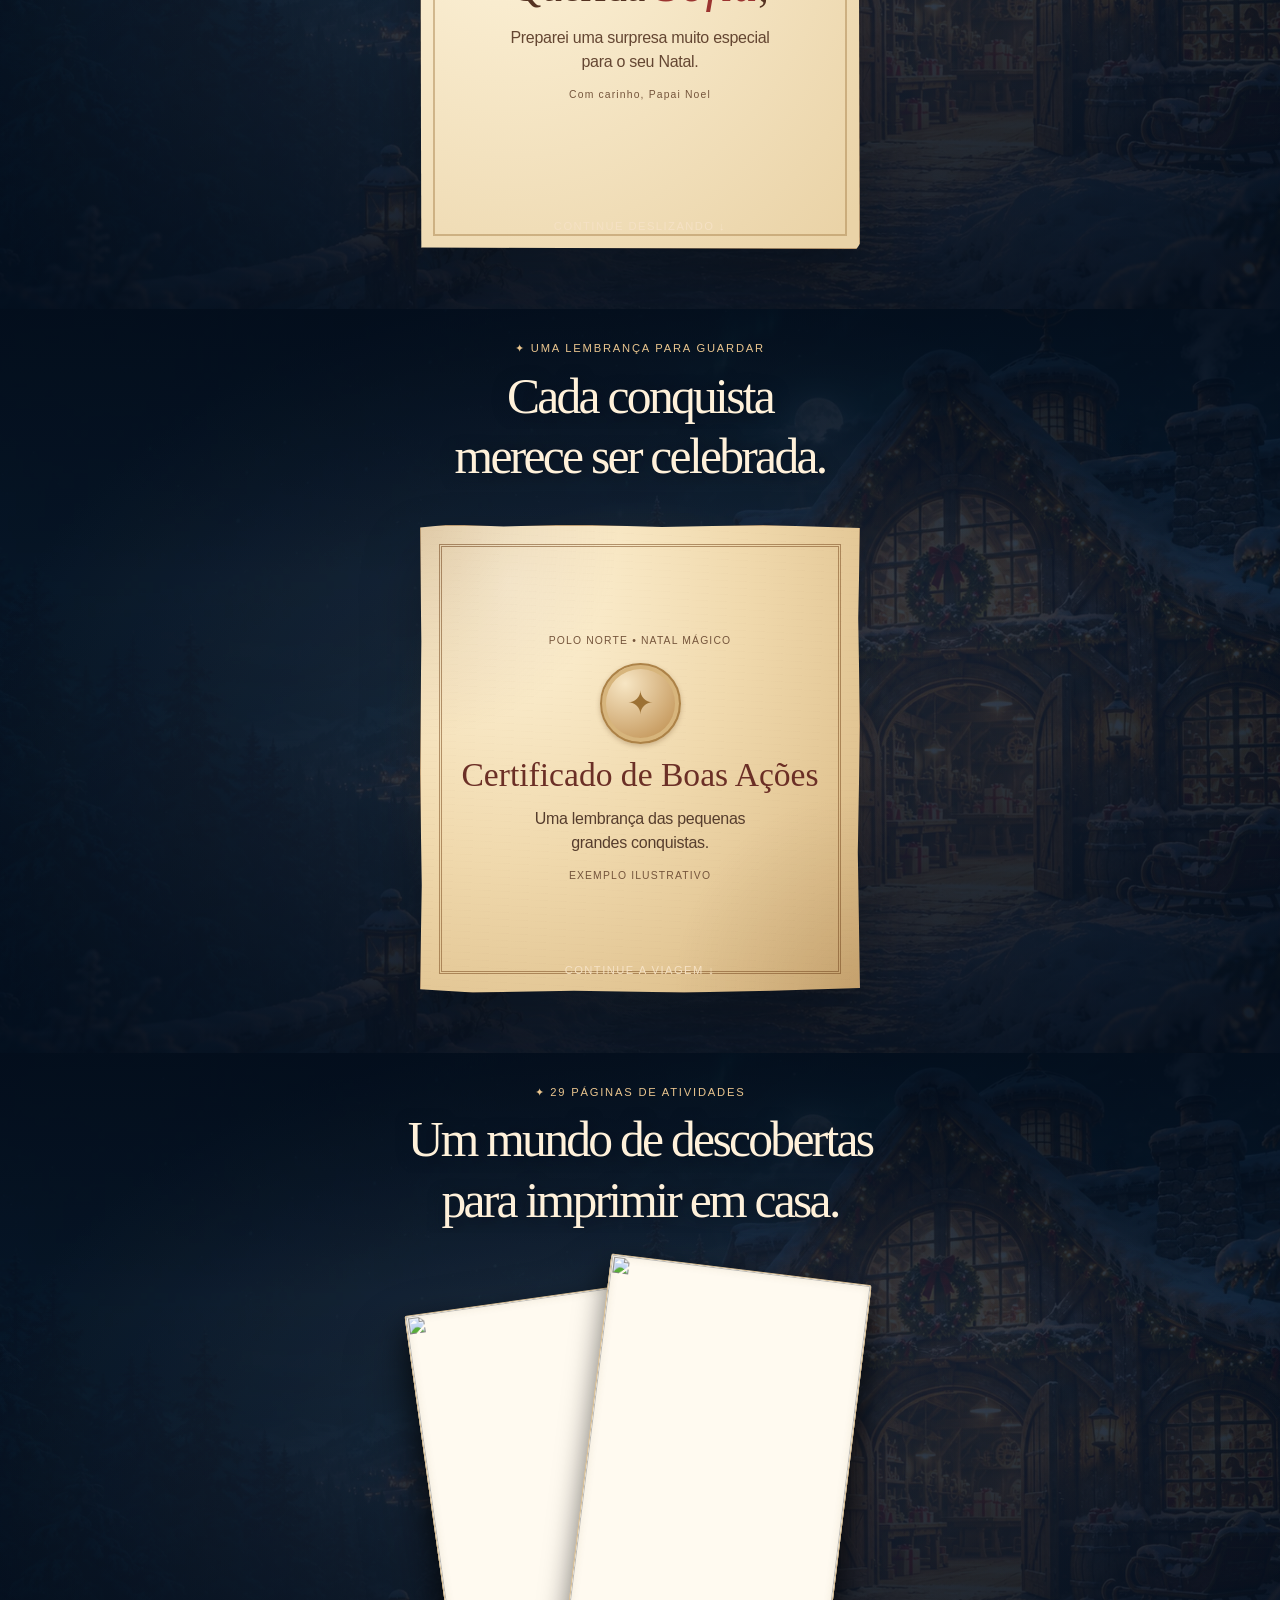
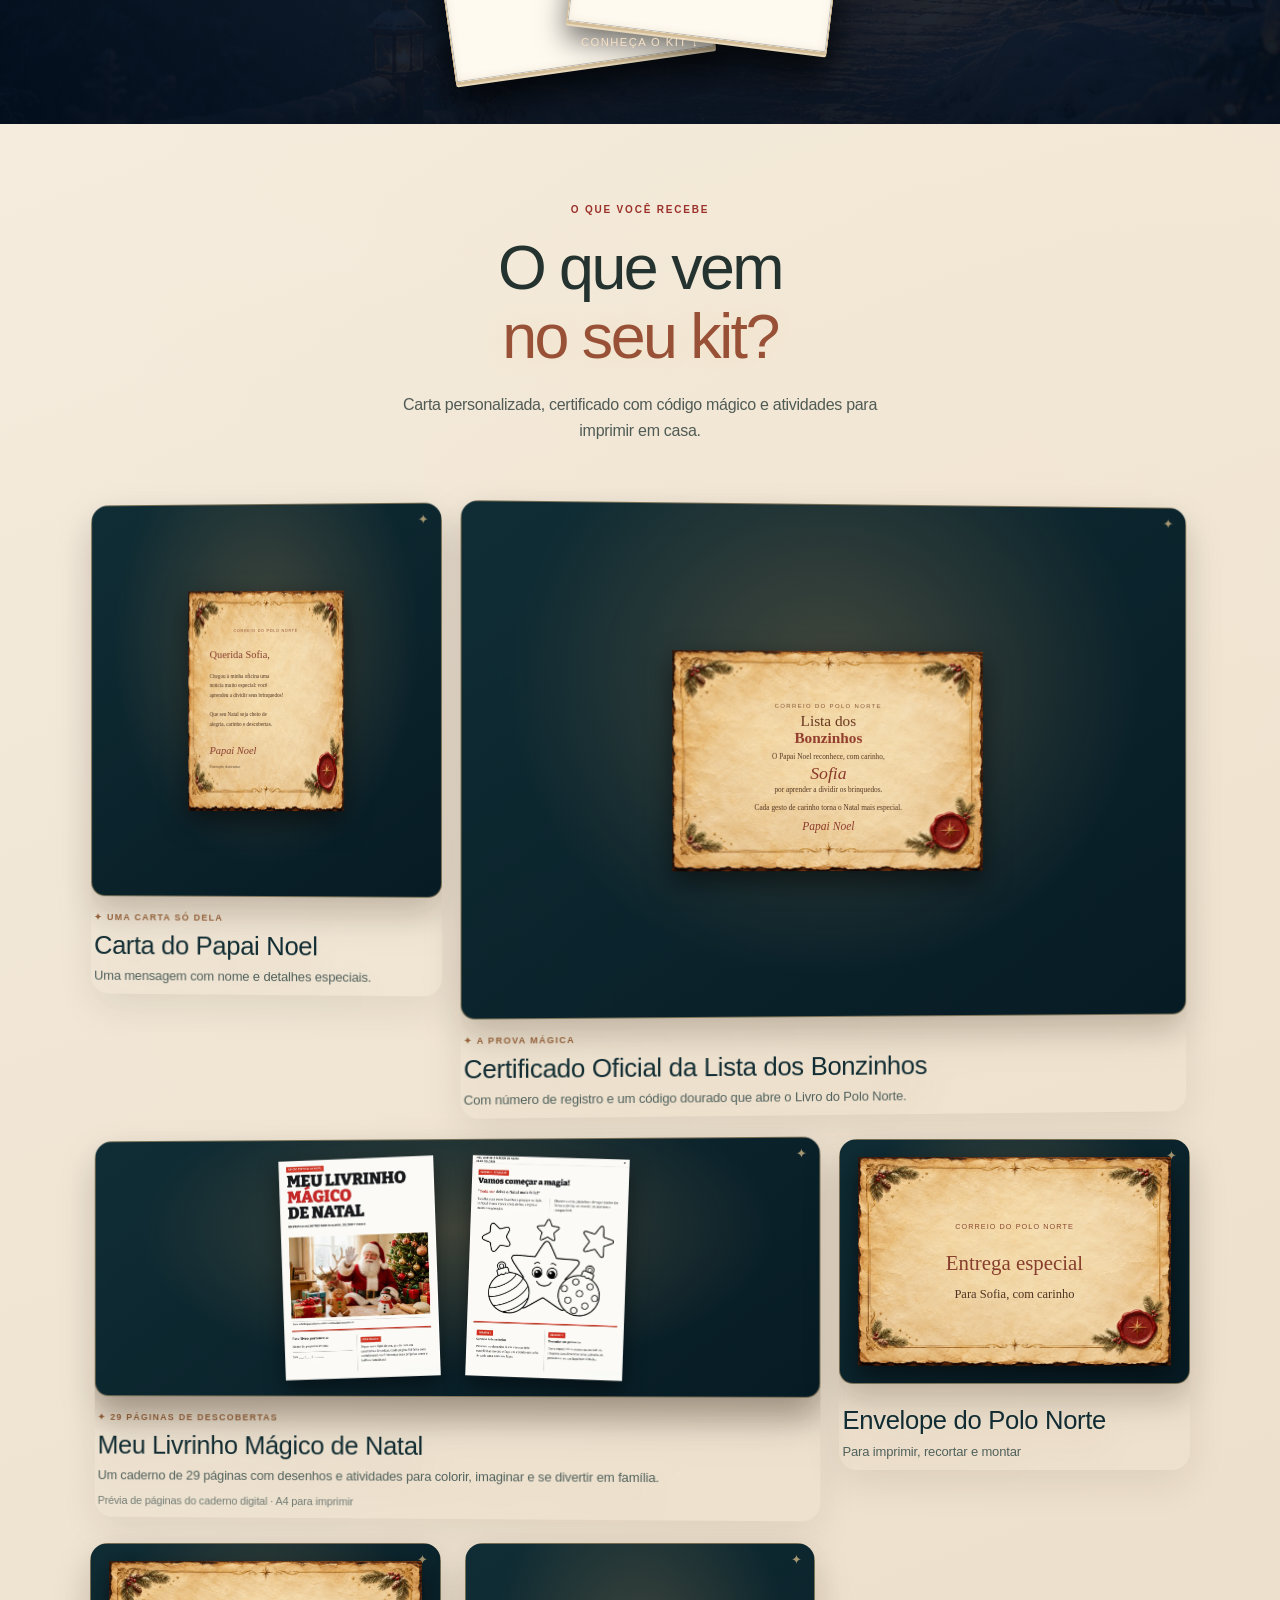
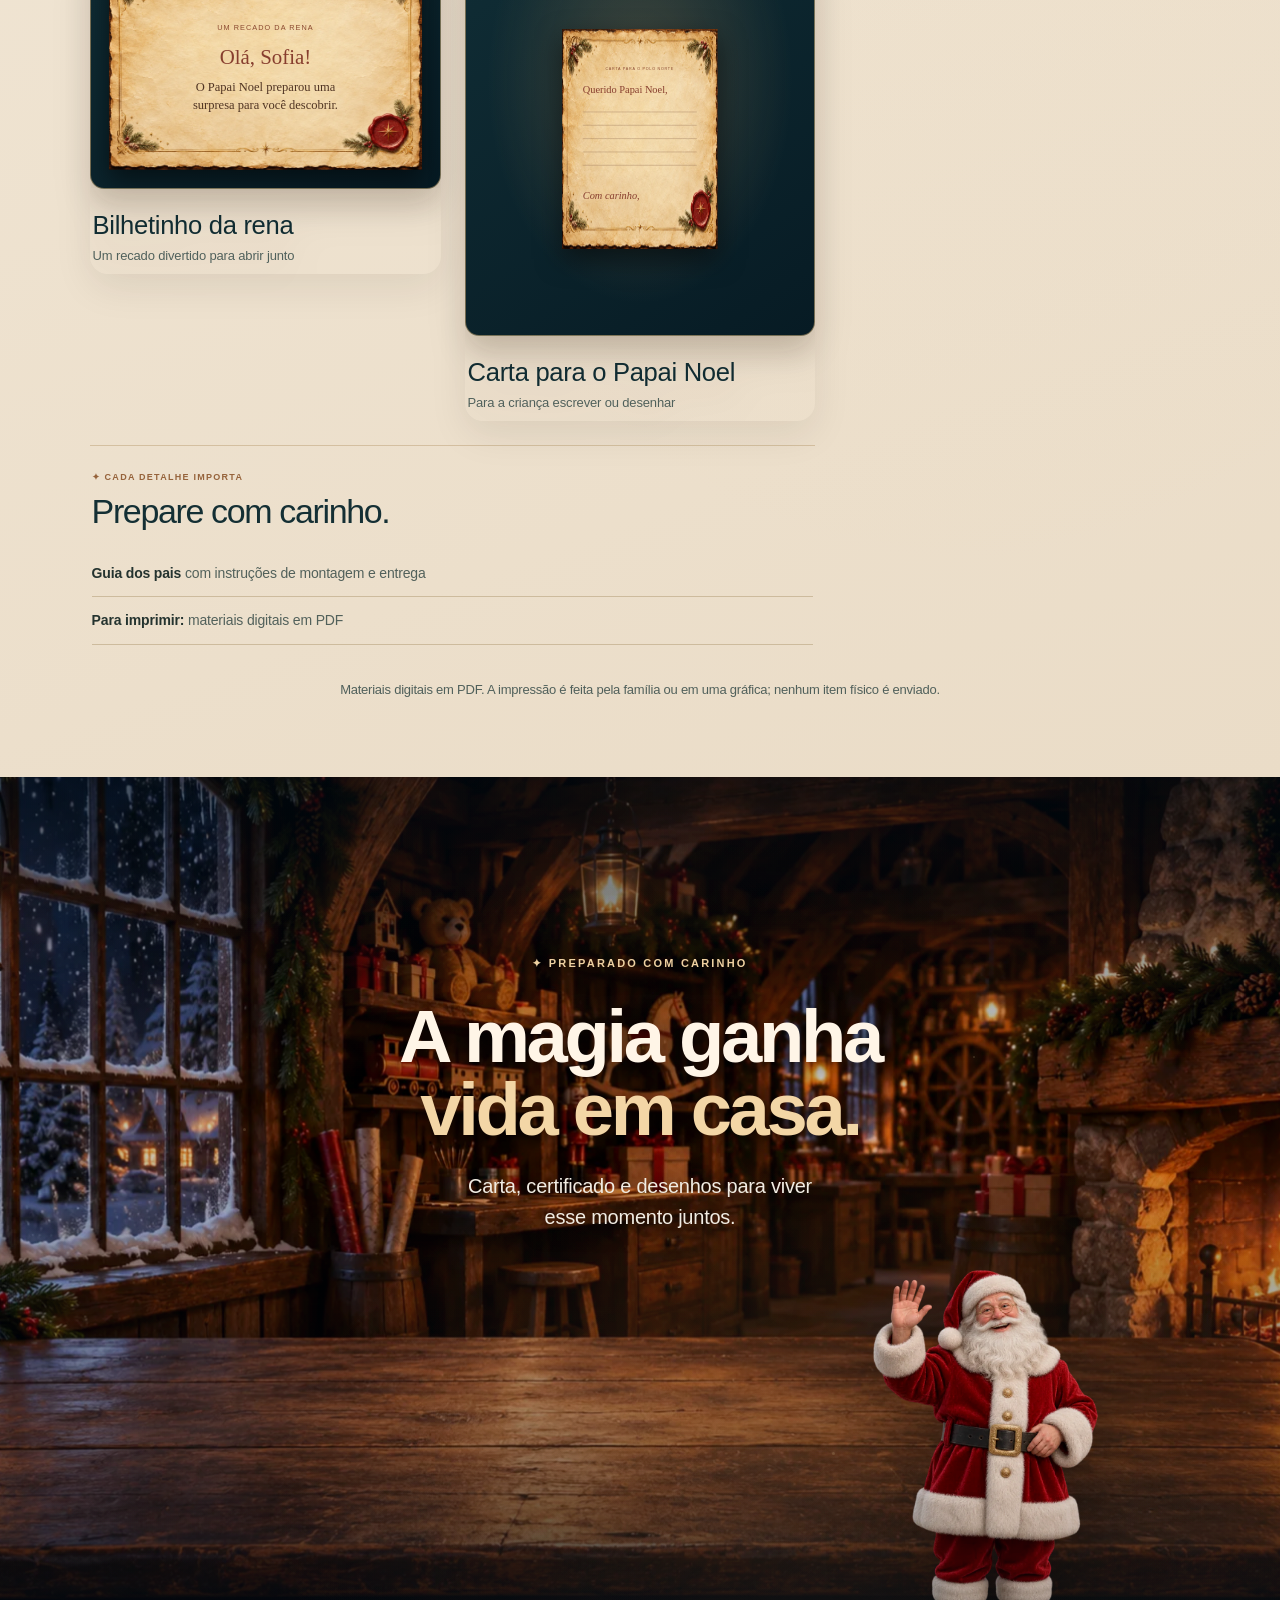
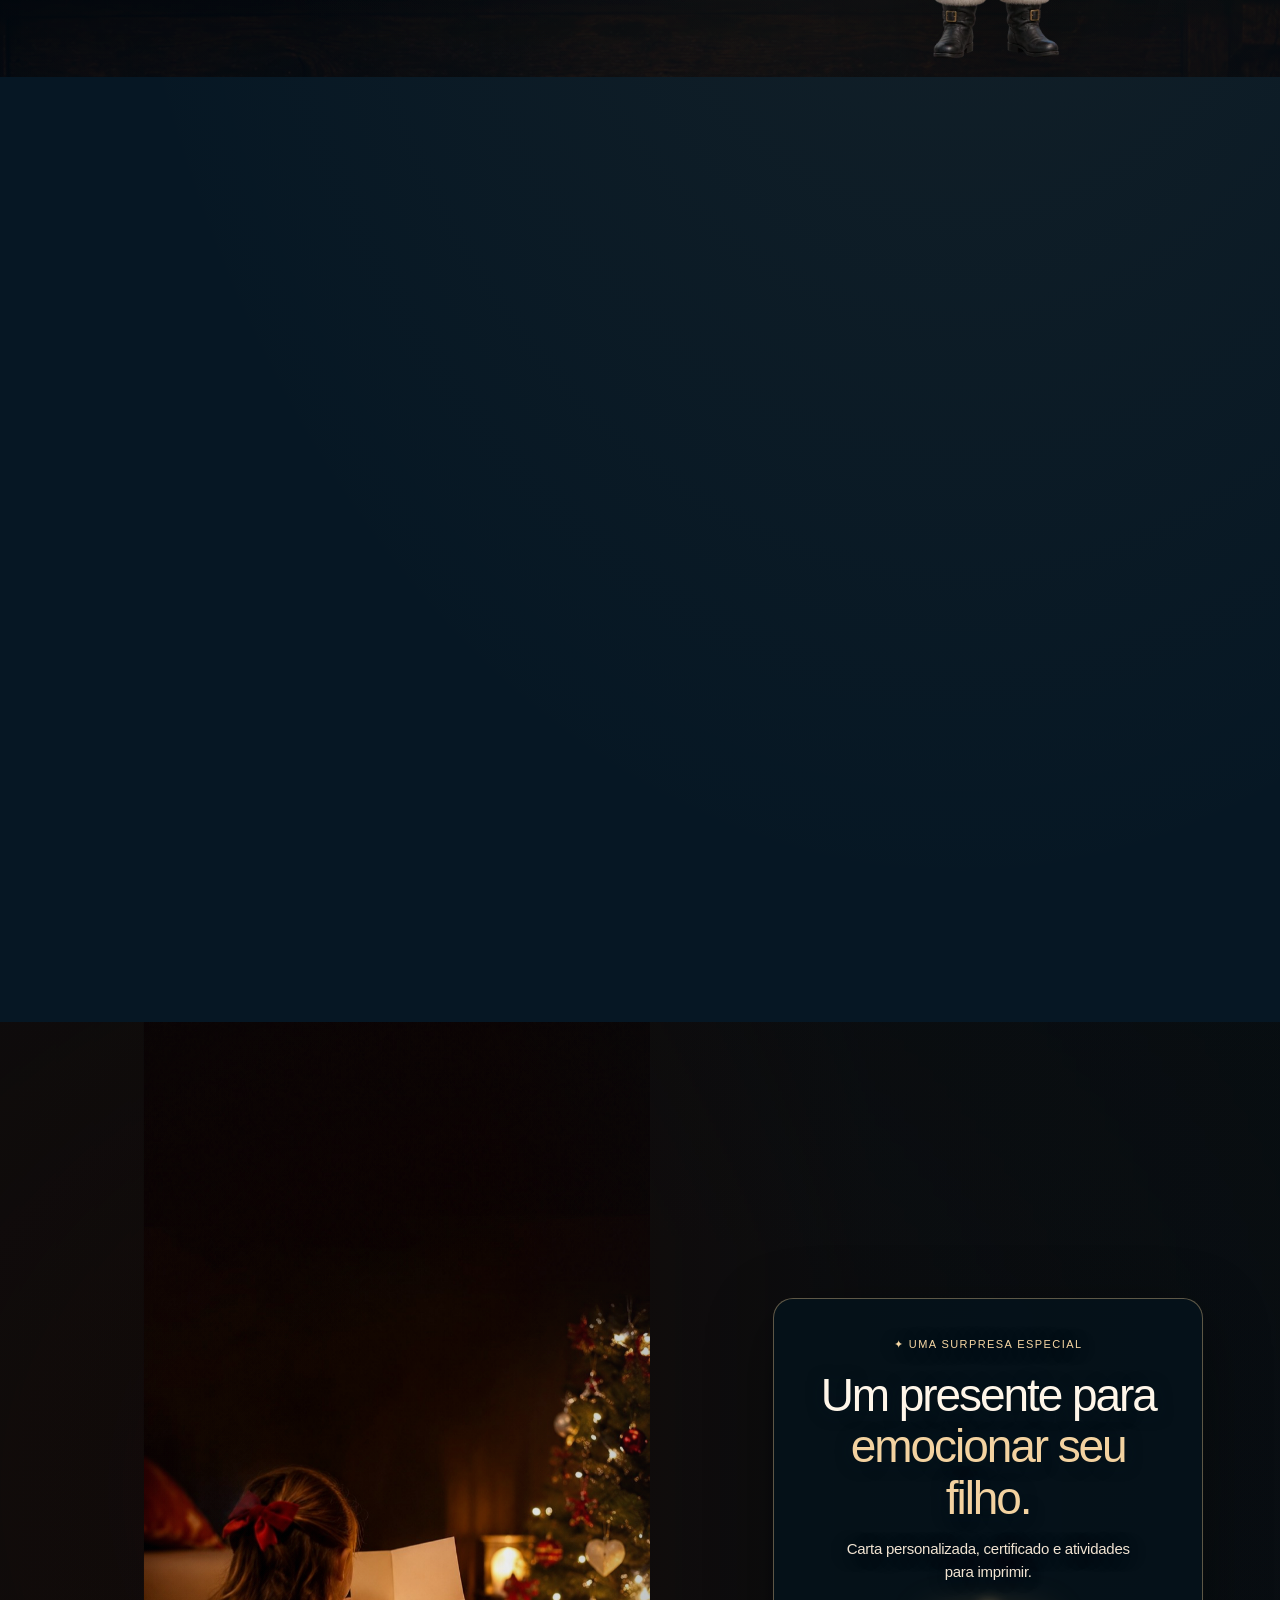
==== commit 356ffeda: "Novo ângulo: Prova Mágica do Polo Norte com entrega automática - Página de obrigado gera na hora o P" ====
--- a/index.html
+++ b/index.html
@@ -1,11 +1,11 @@
 <!DOCTYPE html><html lang="pt-BR" class="js"><head>
 <meta charset="utf-8">
 <meta name="viewport" content="width=device-width,initial-scale=1">
-<title>Natal Mágico — carta do Papai Noel e kit para imprimir</title>
-<meta name="description" content="Surpreenda com uma carta do Papai Noel, certificado e atividades digitais para imprimir. Kit Natal Mágico por R$ 14,90.">
+<title>Natal Mágico — a Prova Mágica de que seu filho está na Lista do Papai Noel</title>
+<meta name="description" content="A única carta do Papai Noel que a criança pode conferir: um código mágico mostra o nome dela no Livro da Lista dos Bonzinhos. Kit para imprimir por R$ 14,90.">
 <meta property="og:type" content="website">
-<meta property="og:title" content="Natal Mágico — carta do Papai Noel e kit para imprimir">
-<meta property="og:description" content="Uma carta do Papai Noel, certificado e atividades para imprimir. Kit digital por R$ 14,90.">
+<meta property="og:title" content="Natal Mágico — a Prova Mágica do Polo Norte">
+<meta property="og:description" content="Carta do Papai Noel, certificado com código mágico de verificação e atividades para imprimir. Kit digital por R$ 14,90.">
 <meta property="og:image" content="images/oficina-compartilhar.jpg">
 <meta property="og:image:width" content="1200">
 <meta property="og:image:height" content="675">
@@ -14,8 +14,8 @@
 <link rel="canonical" href="https://natalmagico.store/">
 <meta name="robots" content="index,follow,max-image-preview:large">
 <meta name="twitter:card" content="summary_large_image">
-<meta name="twitter:title" content="Natal Mágico — Kit digital para imprimir por R$ 14,90">
-<meta name="twitter:description" content="Carta personalizada, certificado, caderno de 29 páginas e mais. Arquivos digitais para imprimir.">
+<meta name="twitter:title" content="Natal Mágico — a Prova Mágica do Polo Norte por R$ 14,90">
+<meta name="twitter:description" content="Carta personalizada, certificado com código mágico, caderno de 29 páginas e mais. Pronto na hora, para imprimir.">
 <meta name="twitter:image" content="images/oficina-compartilhar.jpg">
 <meta name="theme-color" content="#061c29">
 <script>document.documentElement.classList.add('js')</script>
@@ -30,6 +30,7 @@
 <link rel="stylesheet" href="css/scroll-narrativo.css">
 <link rel="stylesheet" href="css/offer-premium.css">
 <link rel="stylesheet" href="css/etapa4.css">
+<link rel="stylesheet" href="css/prova-magica.css">
 <link rel="stylesheet" href="css/performance-final.css">
 <link rel="stylesheet" href="css/mobile-fixes.css">
 <link rel="stylesheet" href="css/revisao-mobile.css">
@@ -54,10 +55,10 @@
   <div class="snow" aria-hidden="true"></div>
 
   <div class="hero-content"><div class="hero-copy">
-    <div class="eyebrow">✦ Uma surpresa do Polo Norte</div>
-    <h1 class="nm-hero-title"><span class="nm-title-line"><span>Imagine seu filho recebendo</span></span><span class="nm-title-line"><span>uma carta do Papai Noel.</span></span></h1>
-    <p>Uma surpresa personalizada para seu filho neste Natal.</p>
-    <p class="hero-brief">Carta, certificado e 29 páginas de atividades.<br><strong>Kit digital por R$ 14,90.</strong> <span class="hero-status">Arquivo digital para imprimir</span></p>
+    <div class="eyebrow">✦ A Prova Mágica do Polo Norte</div>
+    <h1 class="nm-hero-title"><span class="nm-title-line"><span>Imagine seu filho descobrindo</span></span><span class="nm-title-line"><span>que está na Lista do Papai Noel.</span></span></h1>
+    <p>A única carta do Papai Noel que a criança pode conferir: um código mágico mostra o nome dela no Livro do Polo Norte.</p>
+    <p class="hero-brief">Carta, certificado com código mágico e 29 páginas de atividades.<br><strong>Kit digital por R$ 14,90.</strong> <span class="hero-status">Pronto na hora, para imprimir</span></p>
     <div class="hero-shortcuts"><a href="#kit">Ver o que recebe ↓</a><a href="#personalizar">Criar minha surpresa →</a></div>
     <div class="start-scroll-hint" aria-hidden="true"><span>Deslize para descobrir</span><i>↓</i></div>
   </div><div class="hero-live" id="hero-live"><span class="parcel-tag">UMA ENTREGA ESPECIAL PARA…</span><div class="live-package"><div class="package-shadow"></div><div class="package-paper"><span class="paper-kicker">✦ CORREIO DO POLO NORTE ✦</span><h3>Olá, <span id="live-name">Sofia</span>,</h3><p>Seu carinho e suas pequenas conquistas chegaram até a minha oficina.</p><p>Preparei uma surpresa para o seu Natal ganhar ainda mais cores.</p><div class="signature">Papai Noel</div><small>Exemplo ilustrativo</small></div><div class="package-envelope"></div><div class="package-flap"></div><button class="package-seal" id="open-package" aria-expanded="false" aria-label="Abrir a carta de exemplo"><span>✦</span><small>ABRIR</small></button><span class="envelope-label">Do Polo Norte, com carinho.</span></div><div class="live-caption"><span class="touch-hint">Teste o nome da criança na carta.</span><label class="live-label" for="hero-name">Como seu filho se chama?<input type="text" id="hero-name" maxlength="24" autocomplete="off" placeholder="Experimente um primeiro nome"></label></div><span class="detail-badge">✧ Personalizado com a história dele</span></div></div>
@@ -177,8 +178,19 @@
 </section>
 <section class="story-travel story-letter-moment" aria-label="Uma carta feita para sua criança"><div class="story-frame"><div class="story-image story-interior" aria-hidden="true"></div><div class="story-shade" aria-hidden="true"></div><div class="story-prop story-paper" aria-hidden="true"><span>✦ CORREIO DO POLO NORTE ✦</span><strong>Querida Sofia,</strong><i>Soube de uma conquista<br>muito especial...</i><b>Papai Noel</b></div><div class="story-copy story-copy-top"><span class="eyebrow">✦ Uma carta só dela</span><h2>Uma história que<br><em>começa com um nome.</em></h2><p>Um carinho que a criança pode ler e guardar.</p></div><span class="story-cue" aria-hidden="true">Continue a viagem ↓</span></div></section>
 
+<section class="pm" id="prova-magica" aria-labelledby="pm-title"><div class="pm-in">
+  <div class="pm-head"><div class="eyebrow">✦ O que só o Natal Mágico tem</div><h2 id="pm-title">“É de verdade?”<br><em>Agora seu filho pode conferir.</em></h2><p>Toda criança pergunta. Com a Prova Mágica do Polo Norte, a resposta está no certificado: um código dourado que abre o Livro da Lista dos Bonzinhos com o nome dela.</p></div>
+  <img class="pm-mock" src="images/mockup-prova-magica.webp" width="1536" height="1024" loading="lazy" decoding="async" alt="Kit Prova Mágica: carta do Papai Noel, certificado com código mágico, bilhete da rena e celular mostrando o Livro da Lista dos Bonzinhos">
+  <ol class="pm-steps">
+    <li><span class="pm-num">1</span><h3>A carta chega</h3><p>O Papai Noel fala da boa ação da criança, do que ela gosta e avisa: “deixei uma prova mágica para você”.</p></li>
+    <li><span class="pm-num">2</span><h3>A rena dá a pista</h3><p>O bilhete da Rena Faísca conta que a prova está escondida no certificado oficial, com número de registro.</p></li>
+    <li><span class="pm-num">3</span><h3>O código revela o nome</h3><p>Vocês apontam a câmera do celular para o código dourado e o Livro do Polo Norte se abre: “✅ Confirmado: está na Lista dos Bonzinhos”.</p></li>
+  </ol>
+  <div class="pm-badge"><span>✦ Pronto na hora após o pagamento</span><span>✦ Não precisa instalar nada</span><span>✦ Funciona em qualquer celular</span></div>
+  <div class="pm-cta"><a class="btn red" href="#personalizar" data-track="cta_prova_magica">Criar a Prova Mágica →</a></div>
+</div></section>
 <div class="warm paper-bg" id="kit"><section class="content">
-  <div class="center reveal"><div class="eyebrow">O que você recebe</div><h2>O que vem<br><em>no seu kit?</em></h2><p>Carta personalizada, certificado e atividades para imprimir em casa.</p></div>
+  <div class="center reveal"><div class="eyebrow">O que você recebe</div><h2>O que vem<br><em>no seu kit?</em></h2><p>Carta personalizada, certificado com código mágico e atividades para imprimir em casa.</p></div>
 
   <div class="materials">
     <figure class="mat reveal">
@@ -197,15 +209,15 @@
       <div class="stage w cert-stage"><svg class="cert-preview" viewBox="0 0 1400 991" role="img" aria-label="Exemplo ilustrativo do Certificado de Boas Ações em pergaminho, com o nome Sofia">
         <image href="images/certificado-pergaminho.webp" width="1400" height="991" preserveAspectRatio="none"></image>
         <text x="700" y="255" text-anchor="middle" class="cert-small">CORREIO DO POLO NORTE</text>
-        <text x="700" y="340" text-anchor="middle" class="cert-title">Certificado de</text>
-        <text x="700" y="415" text-anchor="middle" class="cert-title cert-red">Boas Ações</text>
+        <text x="700" y="340" text-anchor="middle" class="cert-title">Lista dos</text>
+        <text x="700" y="415" text-anchor="middle" class="cert-title cert-red">Bonzinhos</text>
         <text x="700" y="485" text-anchor="middle" class="cert-body">O Papai Noel reconhece, com carinho,</text>
         <text x="700" y="575" text-anchor="middle" class="cert-name">Sofia</text>
         <text x="700" y="635" text-anchor="middle" class="cert-body">por aprender a dividir os brinquedos.</text>
         <text x="700" y="715" text-anchor="middle" class="cert-body">Cada gesto de carinho torna o Natal mais especial.</text>
         <text x="700" y="805" text-anchor="middle" class="cert-sign">Papai Noel</text>
       </svg></div>
-      <figcaption><span class="material-label">✦ PARA GUARDAR</span><strong>Certificado de Boas Ações</strong>Um gesto de carinho que merece ser celebrado.</figcaption>
+      <figcaption><span class="material-label">✦ A PROVA MÁGICA</span><strong>Certificado Oficial da Lista dos Bonzinhos</strong>Com número de registro e um código dourado que abre o Livro do Polo Norte.</figcaption>
     </figure>
 
     <figure class="mat wide reveal notebook-preview">
@@ -261,7 +273,7 @@
   <div class="steps">
     <div class="reveal"><span class="stepnum">01</span><h3>A criança escreve ao Papai Noel</h3><p>Imprima a Carta para o Polo Norte. Seu filho escreve ou desenha o que quiser contar. Ainda não escreve? Anote o que ele disser.</p></div>
     <div class="reveal"><span class="stepnum">02</span><h3>A carta viaja</h3><p>Coloque no envelope e deixe na árvore ou na janela, alguns dias antes do Natal.</p></div>
-    <div class="reveal"><span class="stepnum">03</span><h3>O Polo Norte responde</h3><p>Na noite de Natal, deixe junto do presente o envelope com a carta do Papai Noel e o certificado.</p></div>
+    <div class="reveal"><span class="stepnum">03</span><h3>O Polo Norte responde</h3><p>Na noite de Natal, deixe junto do presente a carta, o certificado e o bilhete da rena. Quando perguntarem se é de verdade, escaneiem juntos o código mágico.</p></div>
   </div>
 </section>
 
@@ -290,7 +302,7 @@
     <article class="offer-card offer-card-paper"><span class="offer-eyebrow">✦ A SURPRESA PARA IMPRIMIR</span><h3>Kit Natal Mágico</h3><p>Personalize, receba os arquivos digitais e imprima.</p><div class="offer-price"><small>UMA SURPRESA ESPECIAL POR</small><strong>R$ 14,90</strong><span>pagamento único · digital</span></div><ul class="offer-benefits"><li><span aria-hidden="true">✉</span><div><strong>Carta com o nome da criança</strong><small>Com o nome e detalhes especiais da criança.</small></div></li><li><span aria-hidden="true">✦</span><div><strong>Certificado de boas ações</strong><small>Uma conquista para celebrar e guardar.</small></div></li><li><span aria-hidden="true">✎</span><div><strong>29 páginas de atividades</strong><small>Desenhos para colorir e brincar em família.</small></div></li><li><span aria-hidden="true">✧</span><div><strong>Envelope e extras para imprimir</strong><small>Envelope, bilhete e guia para preparar a surpresa.</small></div></li></ul><a class="btn dark" href="#personalizar" data-plan="kit" data-track="cta_plan_kit">Ver como fica minha carta →</a></article>
     <article class="offer-card offer-card-paper offer-card-photo"><span class="offer-eyebrow">✦ PERSONALIZAÇÃO ESPECIAL</span><h3>Adicional de foto</h3><p>Inclua a foto da criança na carta e no certificado. A montagem será feita manualmente.</p><div class="offer-price"><strong>+ R$ 15,00</strong><span>Total com o kit: R$ 29,90 · pagamento único · digital</span></div><p>Após a confirmação do pagamento, o responsável poderá enviar uma foto nítida para a montagem. Prazo: até 24 horas após o recebimento da foto.</p><p>Personalize o kit e, no pagamento pela Cakto, confira se o adicional de foto de R$ 15,00 aparece como opção. Se não aparecer, finalize somente o kit básico.</p><a class="btn" href="#personalizar" data-plan="kit" data-track="cta_plan_photo">Personalizar e ver adicional →</a></article>
   </div>
-<p class="note-line"><strong>Depois da compra:</strong> A Cakto envia os arquivos do kit para o seu e-mail e você é levado a uma página para enviar os dados da criança pelo WhatsApp. A carta personalizada fica pronta em até 24 horas.</p>
+<p class="note-line"><strong>Depois da compra:</strong> assim que o pagamento é confirmado, você volta para o site e baixa na hora a carta, o certificado com o código mágico e os bilhetes da rena, já com os dados da criança. O caderno de atividades chega pela Cakto, no seu e-mail.</p>
   <details class="compare-details"><summary>Comparar todos os itens dos kits</summary>
   <table class="cmp">
     <caption class="sr-only">Comparação entre o Kit Natal Mágico e o Adicional de foto</caption>
@@ -311,7 +323,7 @@
   </table>
   </details>
 
-  <p class="note-line">Tudo é digital: imprima em casa ou em uma gráfica. Nenhum produto físico é enviado. Após a confirmação do pagamento, você recebe o acesso aos arquivos pela Cakto, no e-mail informado na compra.</p>
+  <p class="note-line">Tudo é digital: imprima em casa ou em uma gráfica. Nenhum produto físico é enviado. Após a confirmação do pagamento, a Prova Mágica é gerada na hora e o caderno de atividades chega pela Cakto, no e-mail informado na compra.</p>
 </section></div>
 
 
@@ -396,22 +408,22 @@
   <div class="eyebrow">Para preparar tudo com tranquilidade</div>
   <h2>Antes de preparar<br><em>a surpresa.</em></h2>
   <div class="faq">
-    <details><summary>O que exatamente vou receber?</summary><p>O kit digital inclui carta, certificado, caderno de atividades com 29 páginas, envelope, bilhete da rena, carta para o Papai Noel e guia. Com o adicional de foto, a carta e o certificado também incluem a foto da criança.</p></details>
-    <details><summary>É personalizado de verdade?</summary><p>A carta e o certificado usam os dados que você preencher. Você pode conferir uma prévia antes de pagar.</p></details>
+    <details><summary>O que exatamente vou receber?</summary><p>O kit digital inclui carta, certificado com código mágico de verificação, caderno de atividades com 29 páginas, envelope, bilhete da rena, carta para o Papai Noel e guia. Com o adicional de foto, a carta e o certificado também incluem a foto da criança.</p></details>
+    <details><summary>Como funciona o código mágico?</summary><p>É um QR Code impresso no certificado. Ao apontar a câmera do celular, abre uma página animada do Livro da Lista dos Bonzinhos com o nome da criança, a boa ação e o número de registro. Não precisa instalar aplicativo e funciona em qualquer celular com câmera.</p></details><details><summary>É personalizado de verdade?</summary><p>A carta e o certificado usam os dados que você preencher. Você pode conferir uma prévia antes de pagar.</p></details>
     <details><summary>Meu filho ainda não sabe escrever. Funciona?</summary><p>Funciona. Você escreve o que ele disser, ele pode desenhar, ou vocês pulam a carta dele e entregam só a resposta do Papai Noel.</p></details>
     <details><summary>Preciso saber editar ou montar alguma coisa?</summary><p>Os arquivos são preparados com os dados informados para você imprimir. O guia explica como montar o envelope e preparar a surpresa.</p></details>
     <details><summary>Tenho que imprimir? E se eu não tiver impressora?</summary><p>Os materiais são digitais, então a impressão é por conta da família. Você pode levar os PDFs a uma papelaria ou gráfica (papel A4). Nenhum item físico é enviado.</p></details>
-    <details><summary>Como acesso meu kit depois da compra?</summary><p>Após a confirmação do pagamento, a Cakto envia os arquivos do kit para o e-mail informado na compra. Em seguida, você envia os dados da criança pelo WhatsApp (a mensagem já vem pronta) e recebe a carta personalizada em até 24 horas.</p></details>
+    <details><summary>Como acesso meu kit depois da compra?</summary><p>Depois do pagamento, você é levado de volta ao site e baixa na hora o PDF com a carta, o certificado com o código mágico e os bilhetes da rena, com os dados que preencheu. O caderno de atividades chega pela Cakto, no e-mail informado na compra.</p></details>
     <details><summary>Preciso enviar foto do meu filho?</summary><p>Foto é opcional, só no adicional de foto. Após o pagamento, o responsável pode enviar a foto pelo formulário informado ou combinar o envio com o suporte. Usamos a foto só para montar seu material e a apagamos 7 dias após a entrega.</p></details>
-    <details><summary>Como envio a foto?</summary><p>O adicional deve ser selecionado no checkout da Cakto. Após a confirmação do pagamento, entre em contato com o suporte informando o número do pedido para combinar o envio da foto. Ao enviar, declara ser responsável pela criança e autoriza o uso da foto somente para montar os materiais.</p></details><details><summary>Quanto tempo leva?</summary><p>O adicional de foto fica pronto em até 24 horas após o recebimento da foto.</p></details><details><summary>É seguro comprar?</summary><p>O pagamento é realizado na Cakto, em ambiente de checkout próprio. Se precisar de ajuda, fale com o suporte: WhatsApp (33) 99844-7192 ou e-mail luisfernandocruzcosta@gmail.com.</p></details><details><summary>Não recebi meu kit. E agora?</summary><p>Verifique o e-mail enviado pela Cakto (inclusive spam e promoções) ou acesse sua área de compras na Cakto. Se ainda precisar de ajuda, entre em contato com o suporte e informe o nome do comprador: WhatsApp (33) 99844-7192 ou e-mail luisfernandocruzcosta@gmail.com.</p></details>
-    <details><summary>Vale a pena pelo preço?</summary><p>Por R$ 14,90, o kit reúne carta, certificado, caderno de atividades e outros materiais digitais para imprimir.</p></details>
+    <details><summary>Como envio a foto?</summary><p>O adicional deve ser selecionado no checkout da Cakto. Após a confirmação do pagamento, entre em contato com o suporte informando o número do pedido para combinar o envio da foto. Ao enviar, declara ser responsável pela criança e autoriza o uso da foto somente para montar os materiais.</p></details><details><summary>Quanto tempo leva?</summary><p>O adicional de foto fica pronto em até 24 horas após o recebimento da foto.</p></details><details><summary>É seguro comprar?</summary><p>O pagamento é realizado na Cakto, em ambiente de checkout próprio. Se precisar de ajuda, fale com o suporte: WhatsApp (33) 99844-7192 ou e-mail luisfernandocruzcosta@gmail.com.</p></details><details><summary>Não recebi meu kit. E agora?</summary><p>A carta e o certificado ficam disponíveis na página de confirmação, no mesmo navegador usado na compra. O caderno chega no e-mail enviado pela Cakto (confira também spam e promoções) ou na sua área de compras na Cakto. Se ainda precisar de ajuda, entre em contato com o suporte e informe o nome do comprador: WhatsApp (33) 99844-7192 ou e-mail luisfernandocruzcosta@gmail.com.</p></details>
+    <details><summary>Vale a pena pelo preço?</summary><p>Por R$ 14,90, o kit reúne carta, certificado com a Prova Mágica, caderno de atividades e outros materiais digitais para imprimir.</p></details>
   </div>
 </section>
 </main>
 
 <div class="ending">
   <div class="eyebrow">Um Natal para viver agora</div>
-  <h2>Hoje, uma carta.<br><em>Amanhã, uma lembrança.</em></h2>
+  <h2>Hoje, a prova mágica.<br><em>Amanhã, uma lembrança.</em></h2>
   <p>Comece com um nome. Descubra o que seu carinho pode contar.</p>
   <a class="btn" href="#personalizar" data-track="cta_final">Personalizar a surpresa →</a>
 </div>
--- a/css/prova-magica.css
+++ b/css/prova-magica.css
@@ -0,0 +1,18 @@
+/* Seção "Como funciona a Prova Mágica" */
+.pm{background:radial-gradient(ellipse at 50% 0%,#173c4b 0%,#071c26 65%);color:#f8f3e9;padding:72px 16px 80px;position:relative;overflow:hidden}
+.pm-in{max-width:1080px;margin:0 auto}
+.pm-head{text-align:center;max-width:680px;margin:0 auto 34px}
+.pm-head .eyebrow{color:#edc994}
+.pm-head h2{color:#fff;margin:.3em 0 .4em}
+.pm-head h2 em{color:#edc994}
+.pm-head p{color:#d4e0e4;margin:0}
+.pm-mock{display:block;width:100%;max-width:900px;height:auto;margin:0 auto 34px;border-radius:14px;box-shadow:0 30px 70px rgba(0,0,0,.5),0 0 0 1px rgba(237,201,148,.25)}
+.pm-steps{display:grid;grid-template-columns:repeat(3,1fr);gap:18px;list-style:none;margin:0;padding:0}
+.pm-steps li{background:rgba(248,243,233,.06);border:1px solid rgba(237,201,148,.28);border-radius:12px;padding:22px 20px}
+.pm-num{display:inline-flex;align-items:center;justify-content:center;width:34px;height:34px;border-radius:50%;background:#edc994;color:#14222b;font-weight:800;margin-bottom:10px}
+.pm-steps h3{color:#fff;font-size:19px;margin:0 0 6px}
+.pm-steps p{color:#cbd8dc;margin:0;font-size:15px;line-height:1.5}
+.pm-badge{display:flex;flex-wrap:wrap;justify-content:center;gap:10px;margin:28px 0 0}
+.pm-badge span{border:1px solid rgba(237,201,148,.45);border-radius:999px;padding:7px 14px;font-size:13px;color:#edc994}
+.pm-cta{text-align:center;margin-top:30px}
+@media (max-width:760px){.pm{padding:56px 16px 60px}.pm-steps{grid-template-columns:1fr}.pm-mock{border-radius:10px}}
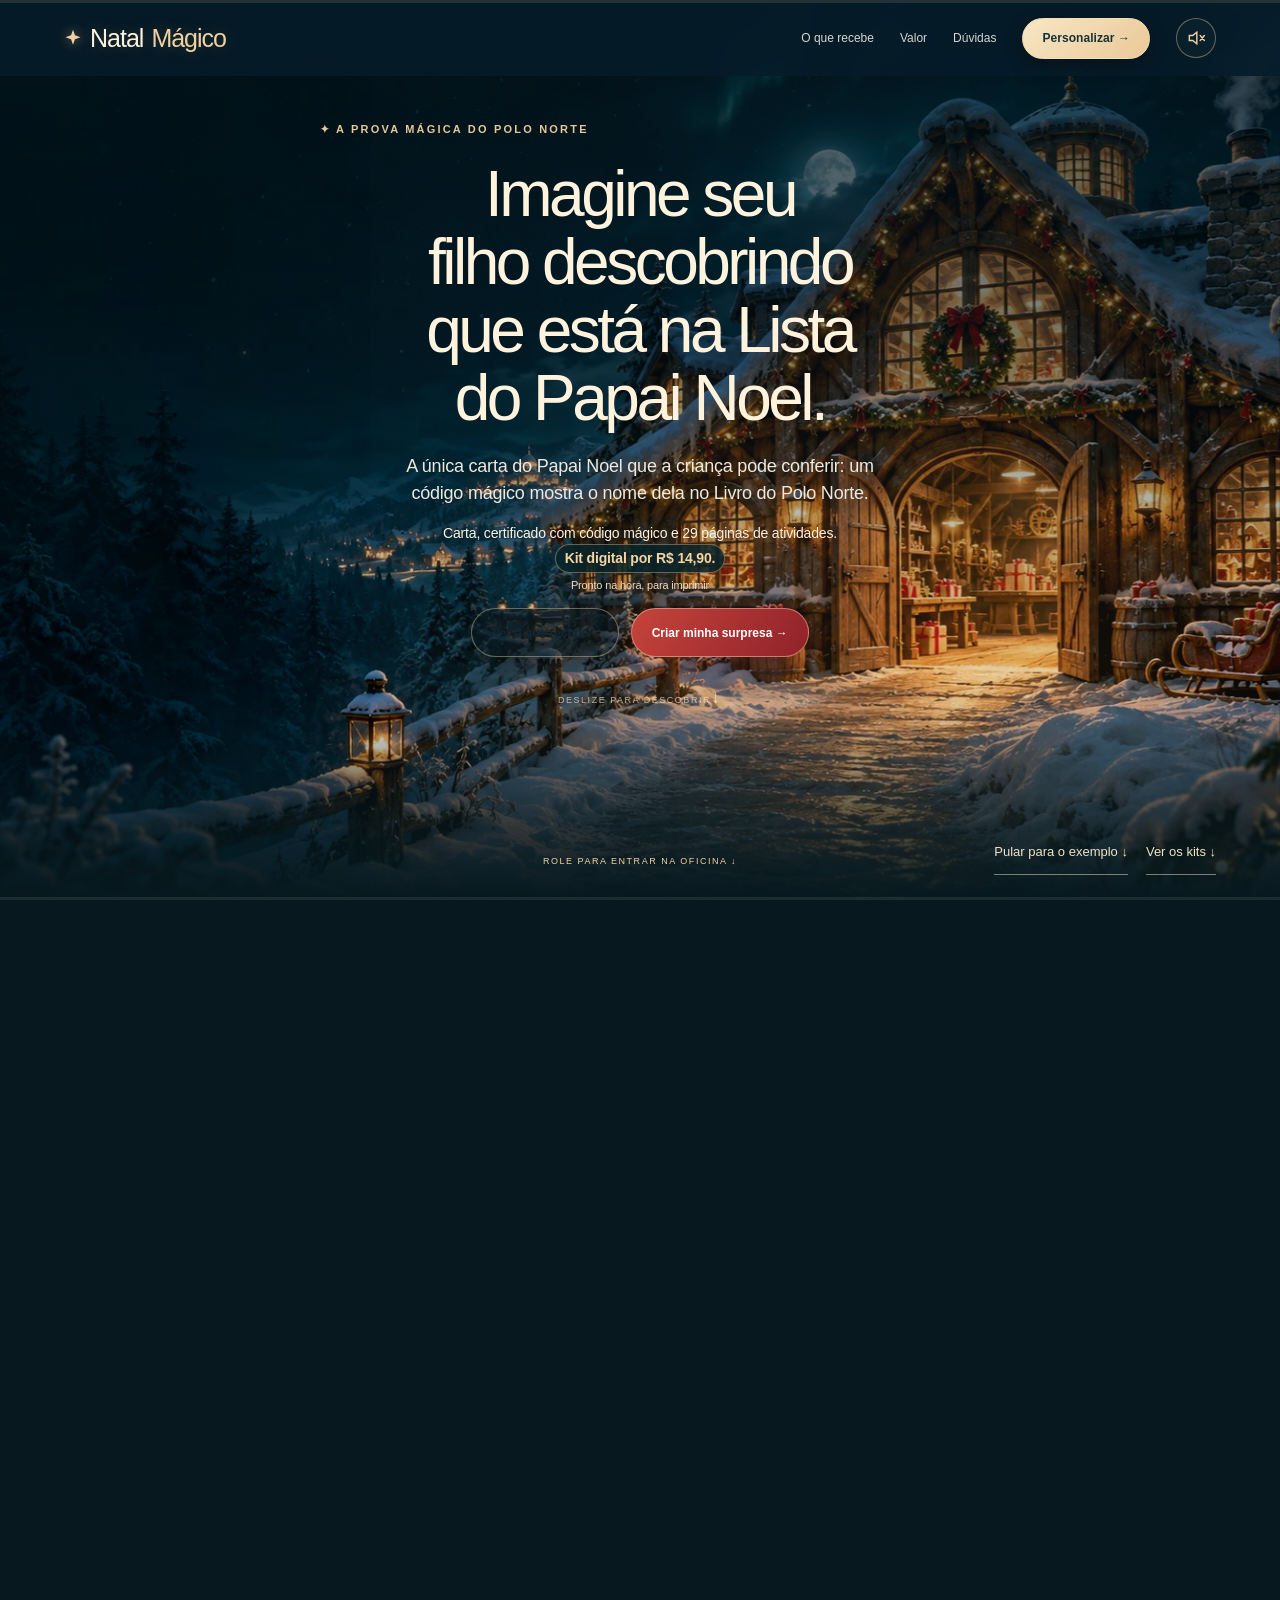
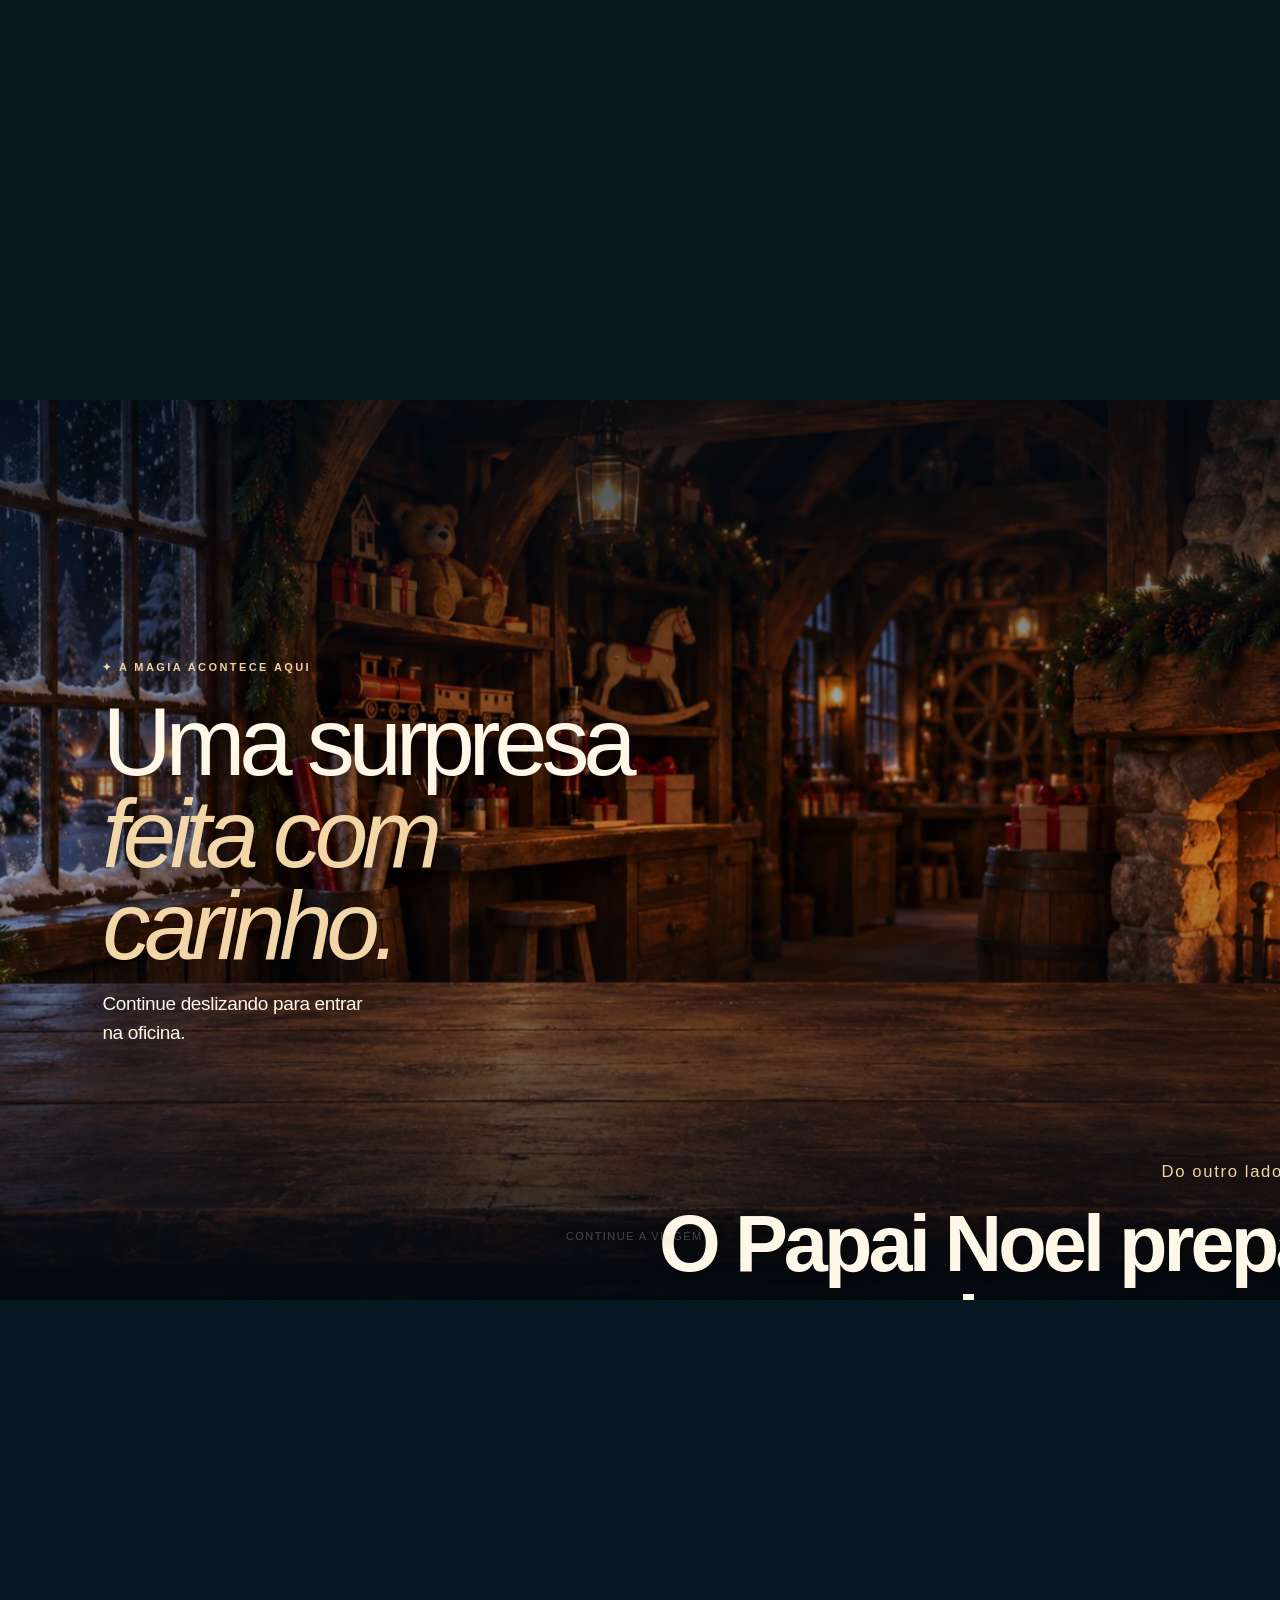
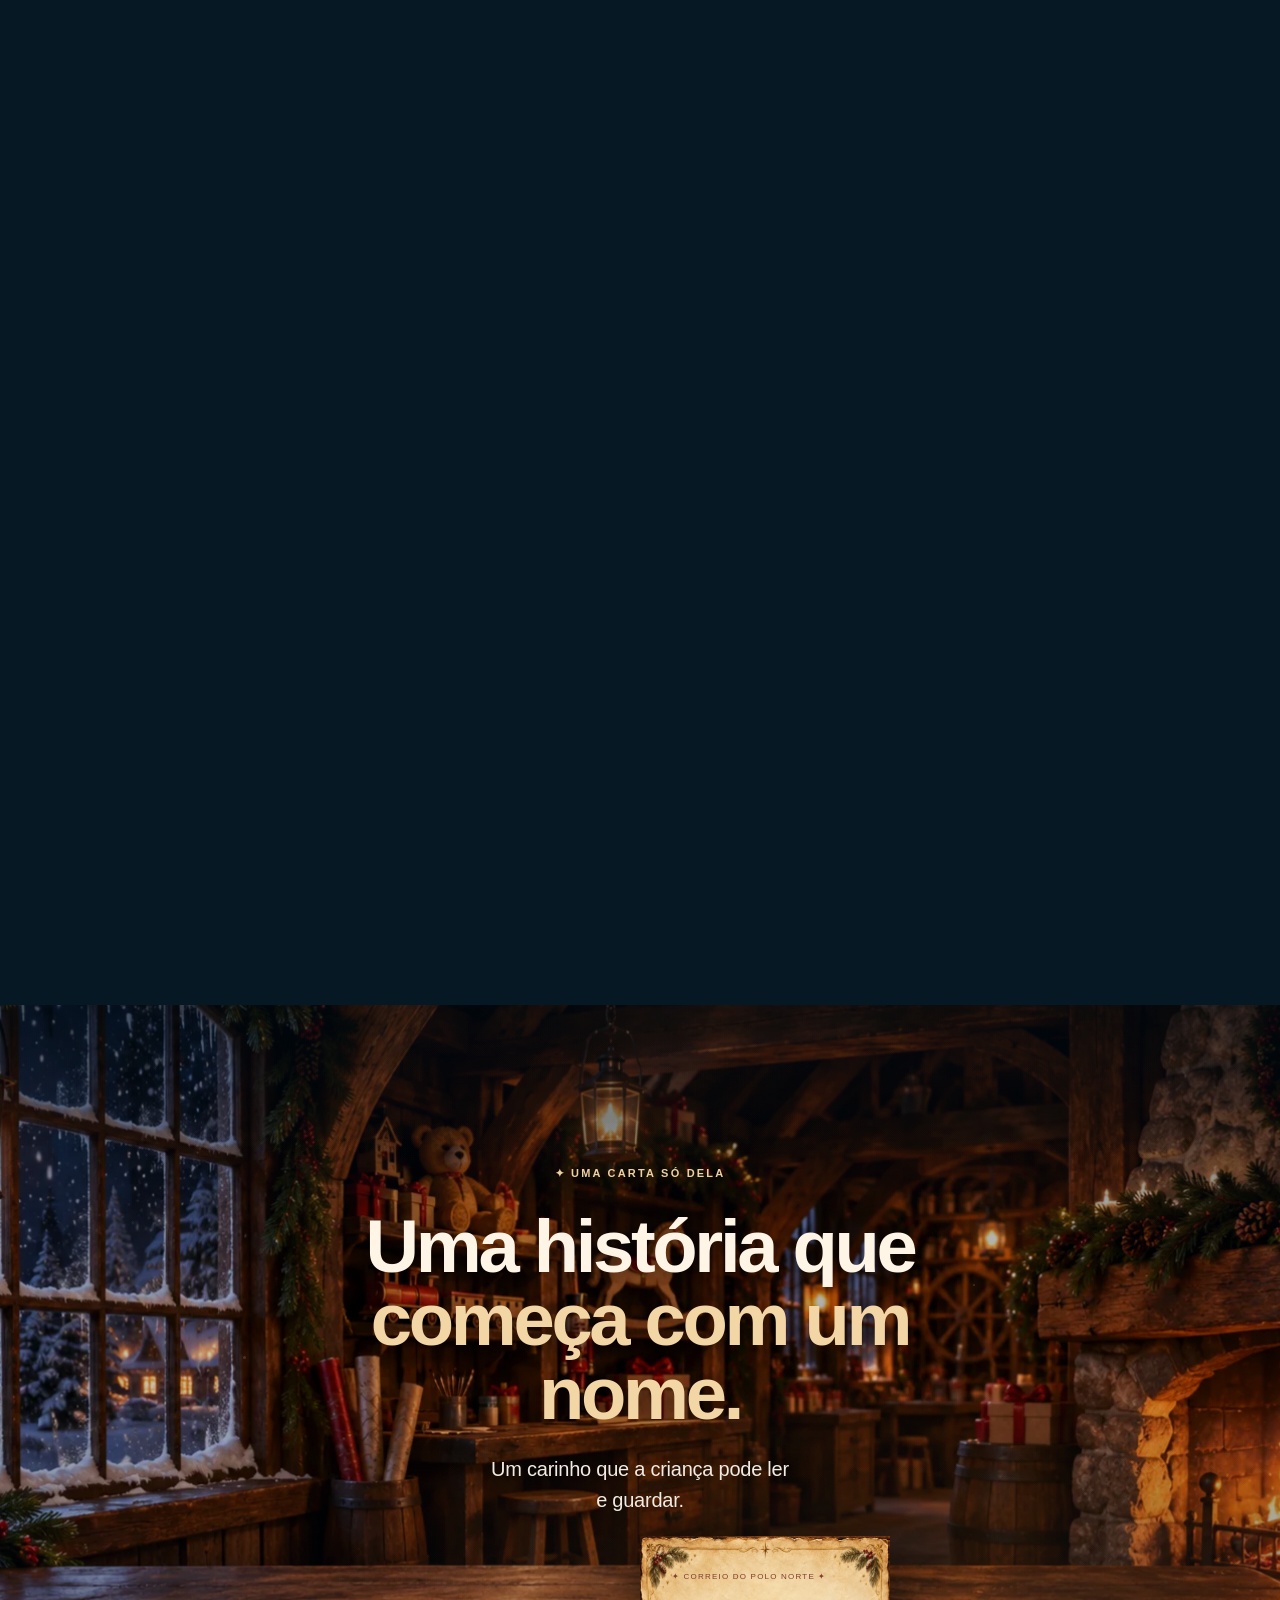
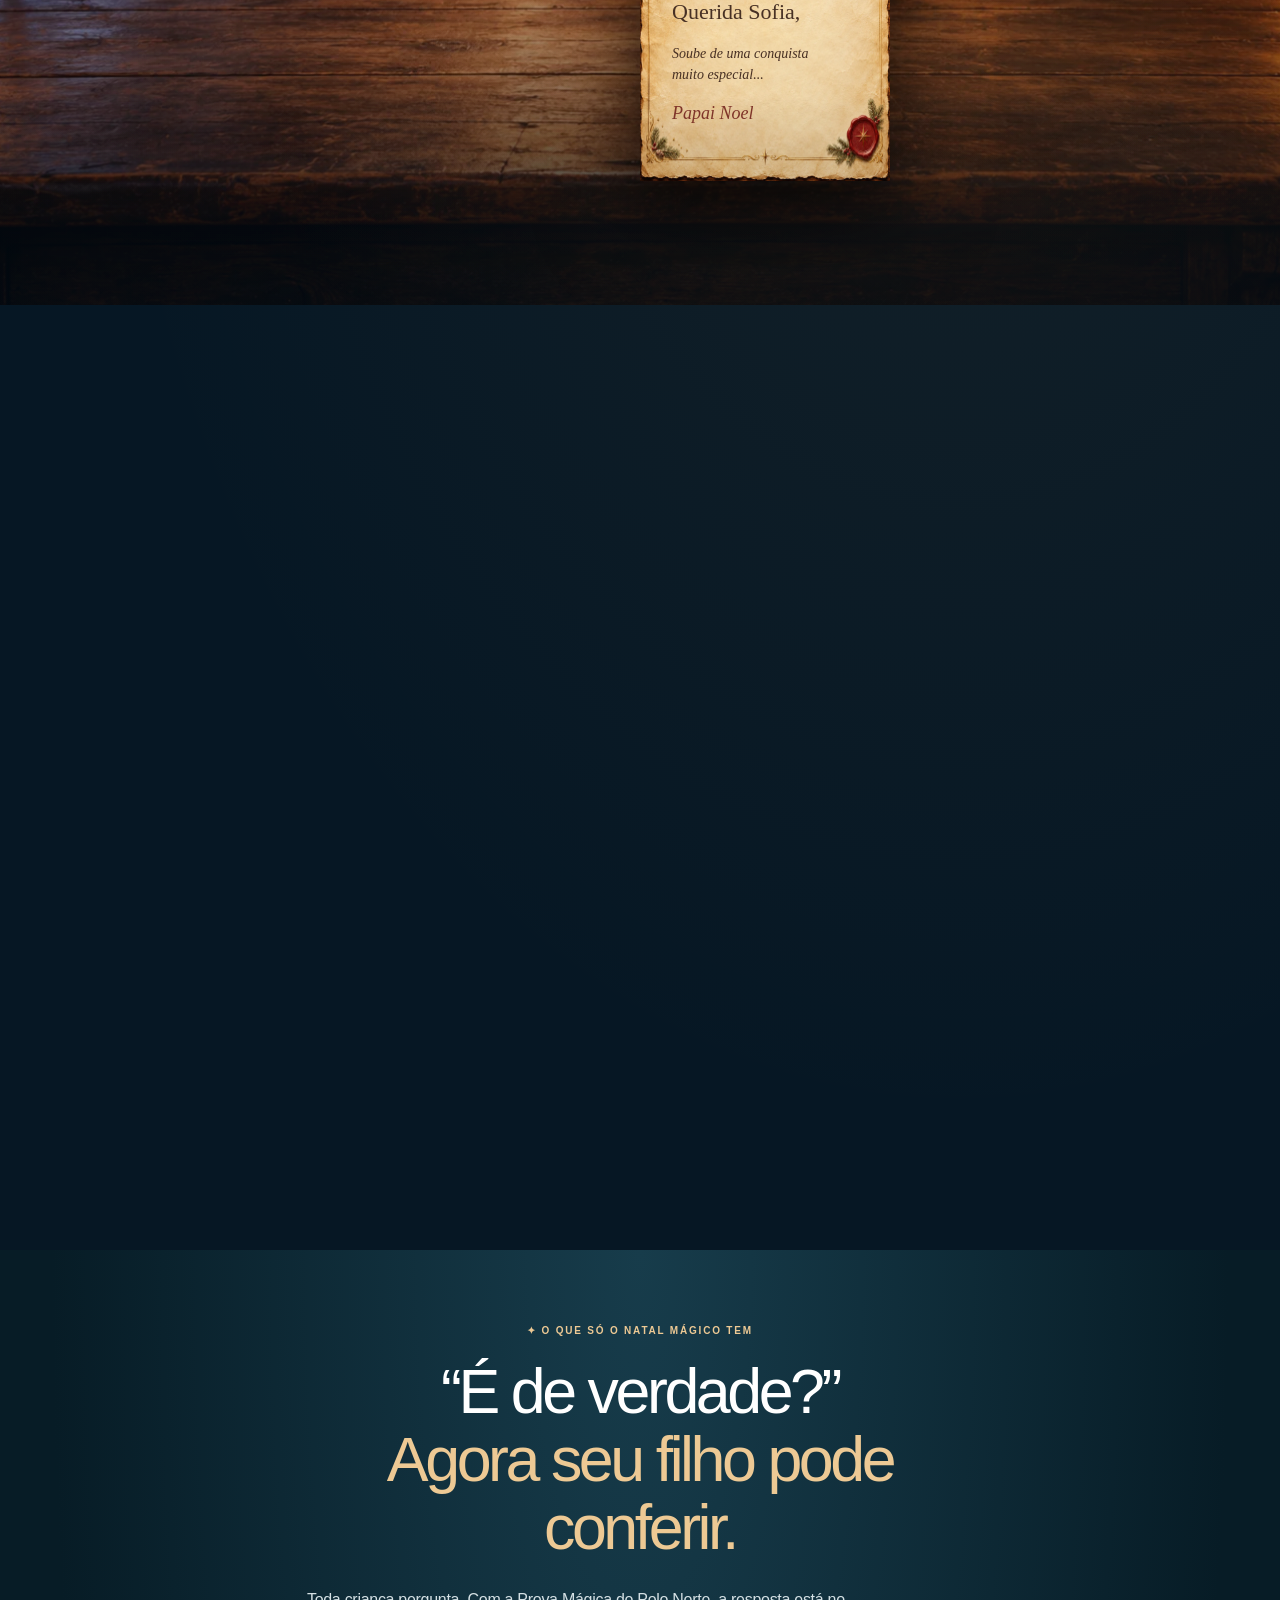
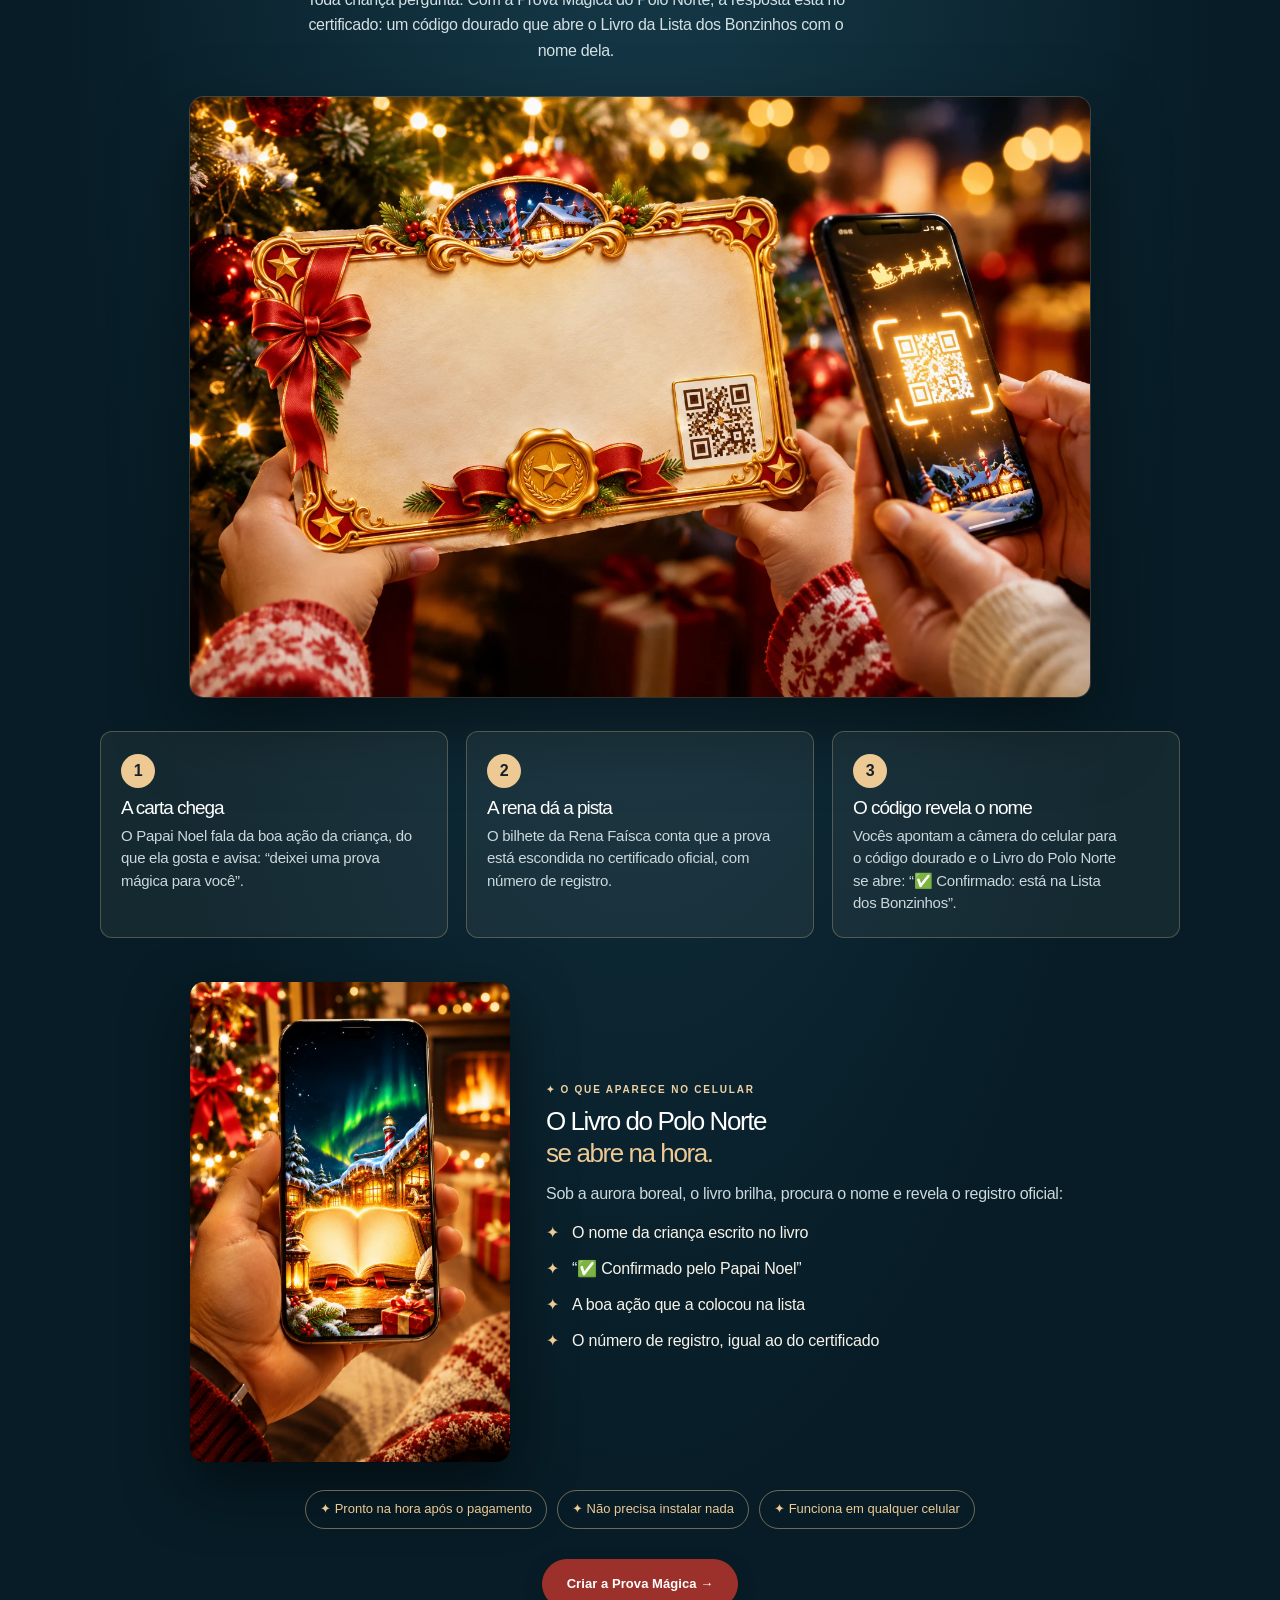
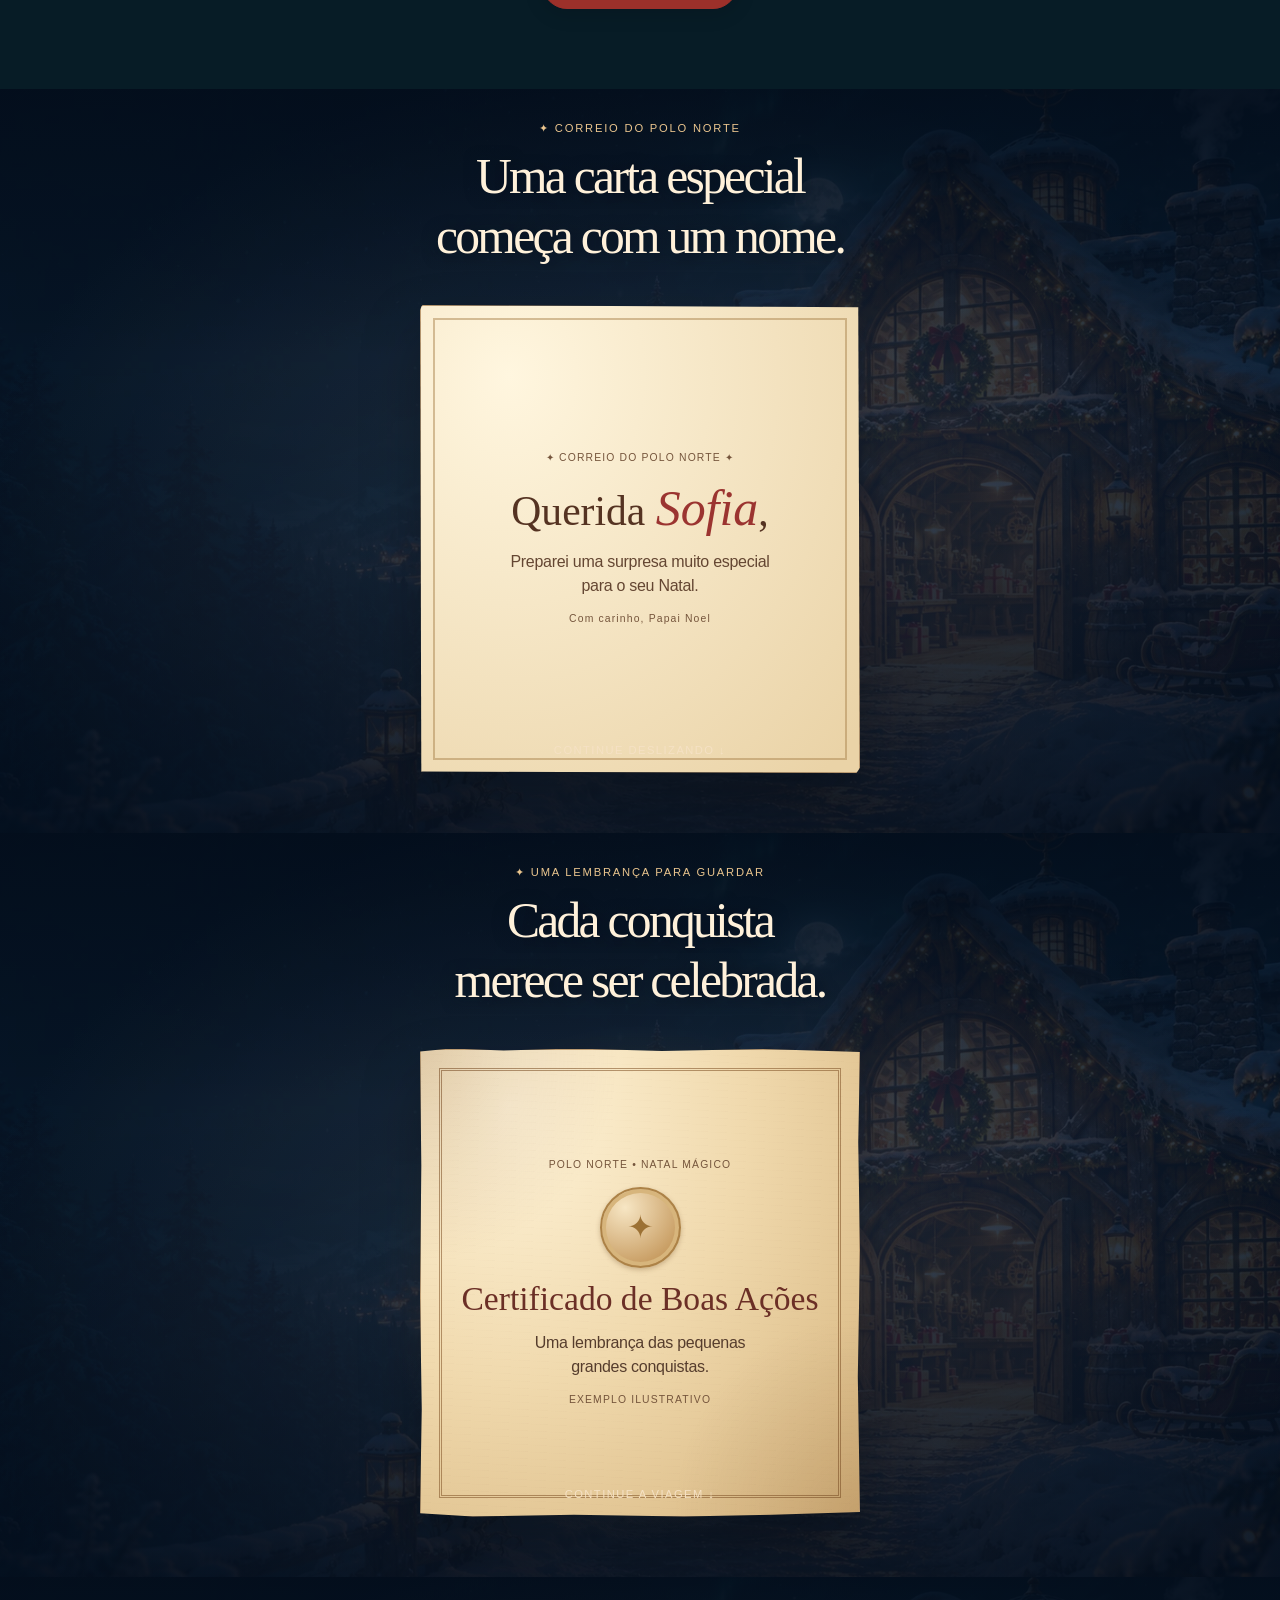
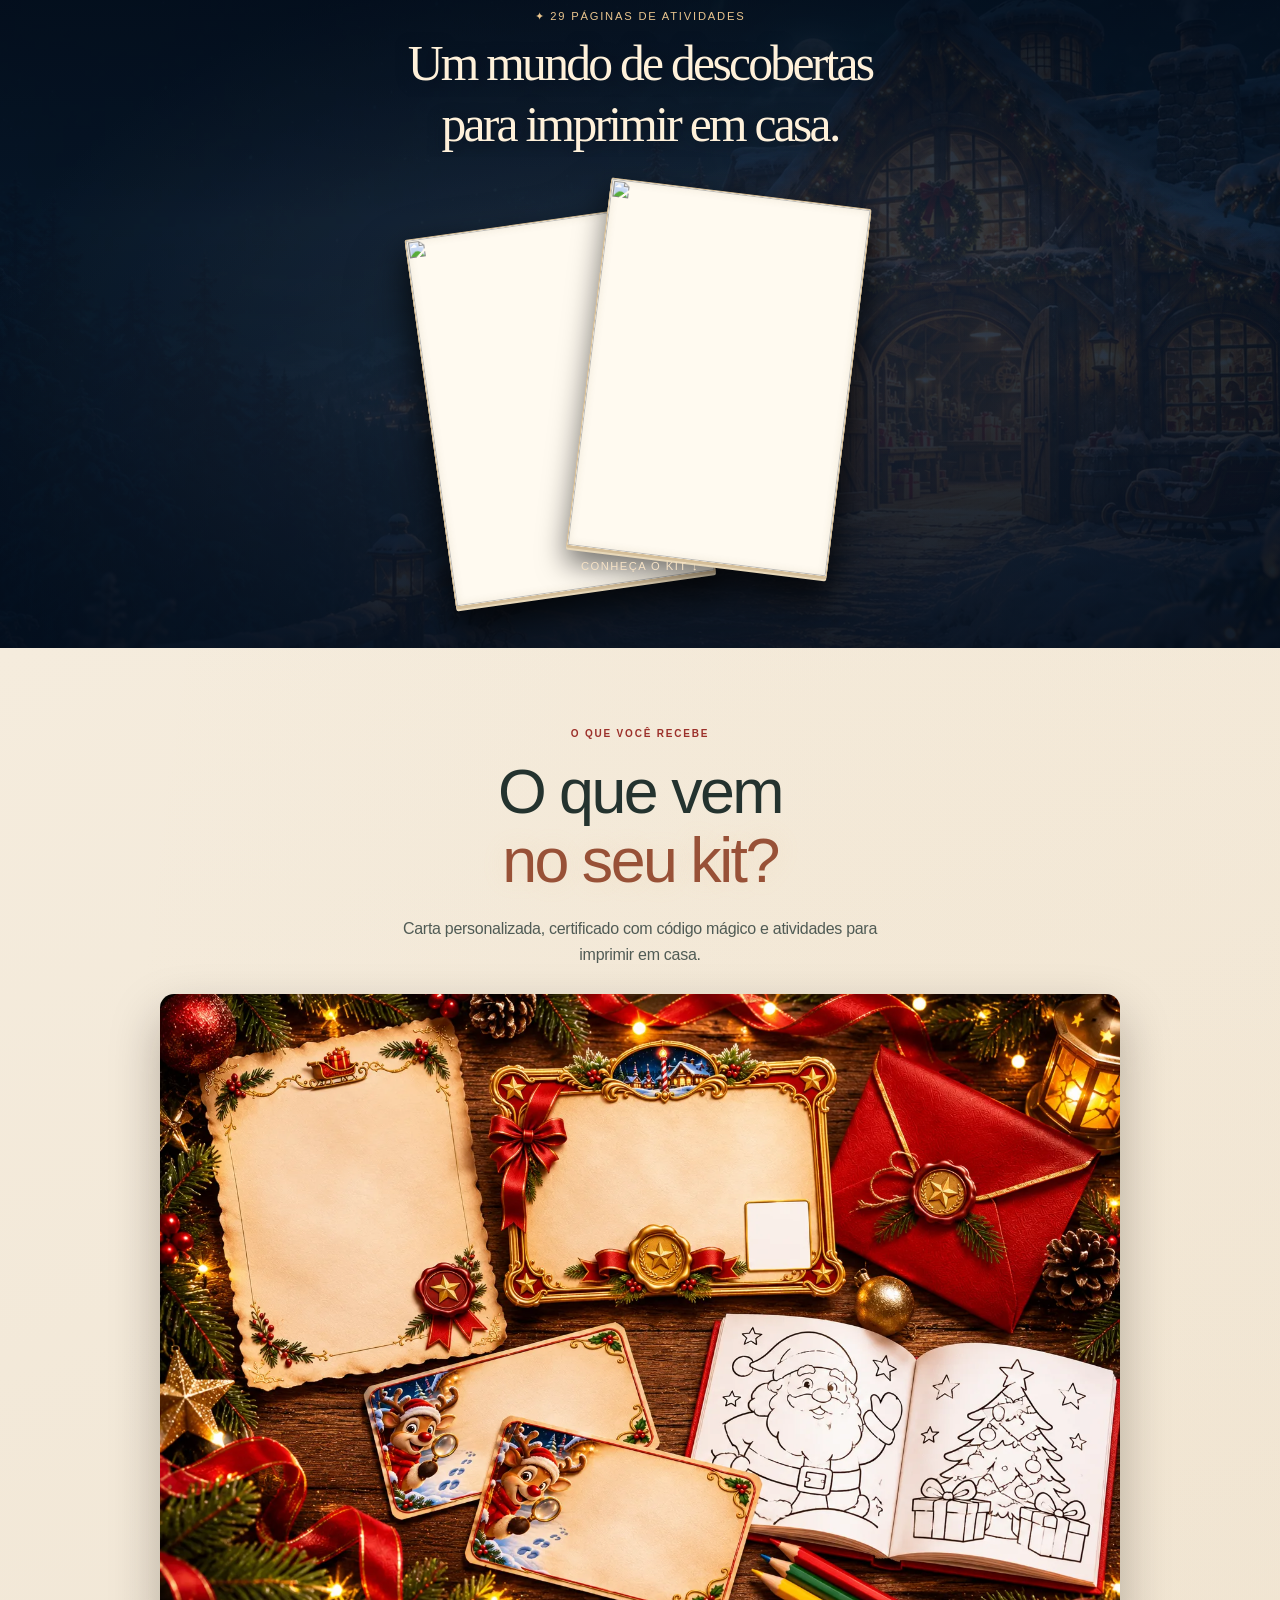
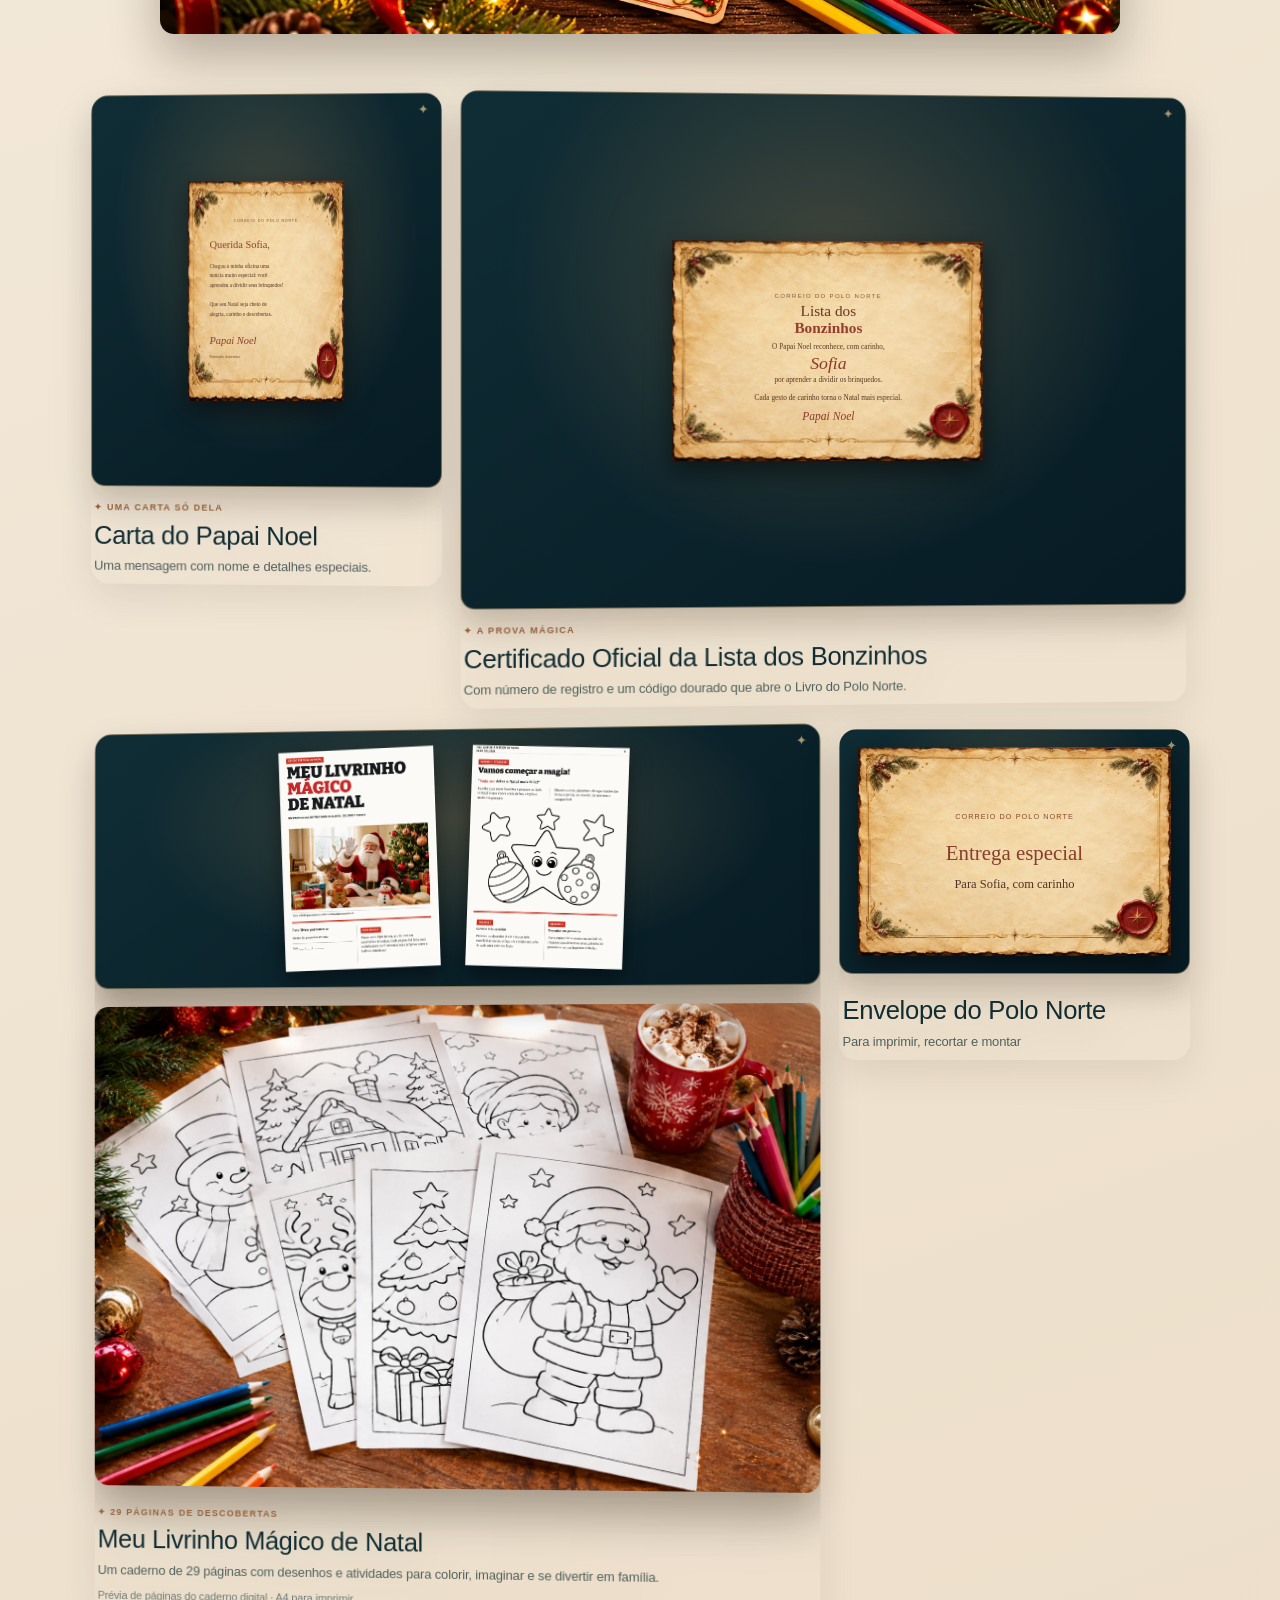
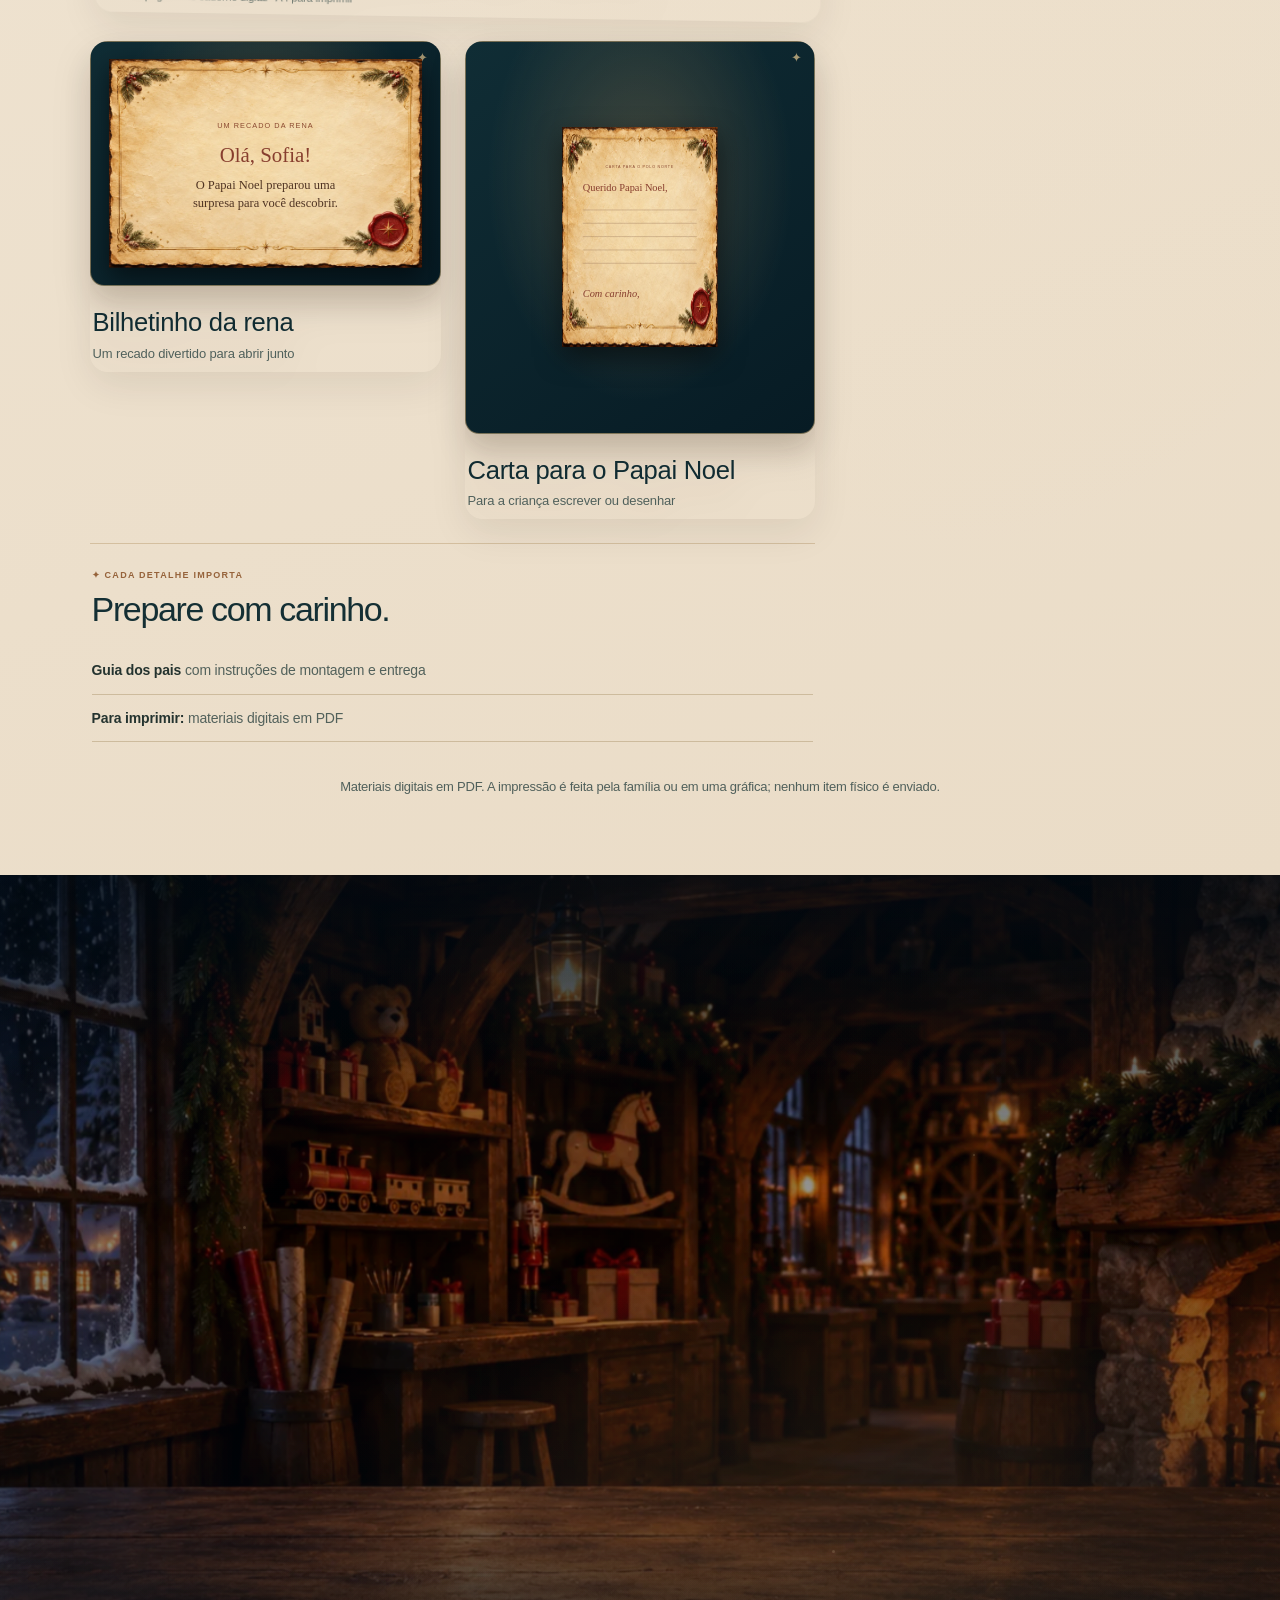
==== commit 985294de: "Adiciona os novos mockups na página de vendas - Escaneando o QR Code: imagem principal da seção Prov" ====
--- a/index.html
+++ b/index.html
@@ -180,17 +180,23 @@
 
 <section class="pm" id="prova-magica" aria-labelledby="pm-title"><div class="pm-in">
   <div class="pm-head"><div class="eyebrow">✦ O que só o Natal Mágico tem</div><h2 id="pm-title">“É de verdade?”<br><em>Agora seu filho pode conferir.</em></h2><p>Toda criança pergunta. Com a Prova Mágica do Polo Norte, a resposta está no certificado: um código dourado que abre o Livro da Lista dos Bonzinhos com o nome dela.</p></div>
-  <img class="pm-mock" src="images/mockup-prova-magica.webp" width="1536" height="1024" loading="lazy" decoding="async" alt="Kit Prova Mágica: carta do Papai Noel, certificado com código mágico, bilhete da rena e celular mostrando o Livro da Lista dos Bonzinhos">
+  <img class="pm-mock" src="images/mockup-escaneando-qr.webp" width="1536" height="1024" loading="lazy" decoding="async" alt="Criança segura o certificado do Polo Norte enquanto um adulto escaneia o código mágico com o celular">
   <ol class="pm-steps">
     <li><span class="pm-num">1</span><h3>A carta chega</h3><p>O Papai Noel fala da boa ação da criança, do que ela gosta e avisa: “deixei uma prova mágica para você”.</p></li>
     <li><span class="pm-num">2</span><h3>A rena dá a pista</h3><p>O bilhete da Rena Faísca conta que a prova está escondida no certificado oficial, com número de registro.</p></li>
     <li><span class="pm-num">3</span><h3>O código revela o nome</h3><p>Vocês apontam a câmera do celular para o código dourado e o Livro do Polo Norte se abre: “✅ Confirmado: está na Lista dos Bonzinhos”.</p></li>
   </ol>
+  <div class="pm-phone">
+    <img src="images/mockup-celular-livro.webp" width="1024" height="1536" loading="lazy" decoding="async" alt="Celular mostrando o Livro da Lista dos Bonzinhos aberto na oficina do Papai Noel">
+    <div><div class="eyebrow">✦ O que aparece no celular</div><h3>O Livro do Polo Norte<br><em>se abre na hora.</em></h3><p>Sob a aurora boreal, o livro brilha, procura o nome e revela o registro oficial:</p>
+      <ul><li>O nome da criança escrito no livro</li><li>“✅ Confirmado pelo Papai Noel”</li><li>A boa ação que a colocou na lista</li><li>O número de registro, igual ao do certificado</li></ul></div>
+  </div>
   <div class="pm-badge"><span>✦ Pronto na hora após o pagamento</span><span>✦ Não precisa instalar nada</span><span>✦ Funciona em qualquer celular</span></div>
   <div class="pm-cta"><a class="btn red" href="#personalizar" data-track="cta_prova_magica">Criar a Prova Mágica →</a></div>
 </div></section>
 <div class="warm paper-bg" id="kit"><section class="content">
   <div class="center reveal"><div class="eyebrow">O que você recebe</div><h2>O que vem<br><em>no seu kit?</em></h2><p>Carta personalizada, certificado com código mágico e atividades para imprimir em casa.</p></div>
+  <img class="pm-shot reveal" src="images/mockup-kit-completo.webp" width="1536" height="1024" loading="lazy" decoding="async" alt="Kit completo: carta do Papai Noel, certificado, bilhetes da rena, envelope vermelho e caderno de colorir">
 
   <div class="materials">
     <figure class="mat reveal">
@@ -225,6 +231,7 @@
         <img src="images/caderno-capa.webp" width="566" height="800" loading="lazy" alt="Capa do caderno Meu Livrinho Mágico de Natal">
         <img src="images/caderno-atividade.webp" width="566" height="800" loading="lazy" alt="Exemplo de atividade com estrela natalina para colorir">
       </div>
+      <img class="pm-shot" src="images/mockup-caderno-colorir.webp" width="1536" height="1024" loading="lazy" decoding="async" alt="Páginas de colorir de Natal impressas sobre a mesa, com lápis de cor e chocolate quente">
       <figcaption><span class="material-label">✦ 29 PÁGINAS DE DESCOBERTAS</span><strong>Meu Livrinho Mágico de Natal</strong>Um caderno de 29 páginas com desenhos e atividades para colorir, imaginar e se divertir em família. <span class="notebook-note">Prévia de páginas do caderno digital · A4 para imprimir</span></figcaption>
     </figure>
 
@@ -298,6 +305,7 @@
 <div class="warm paper-bg" id="pacotes"><section class="content center">
   <div class="eyebrow">Uma surpresa para imprimir</div>
   <h2>Seu Natal Mágico<br><em>por R$ 14,90.</em></h2>
+<img class="pm-shot" src="images/mockup-prova-magica.webp" width="1536" height="1024" loading="lazy" decoding="async" alt="Carta do Papai Noel, certificado com código mágico, bilhete da rena e celular com o Livro do Polo Norte">
   <div class="offer-cards reveal">
     <article class="offer-card offer-card-paper"><span class="offer-eyebrow">✦ A SURPRESA PARA IMPRIMIR</span><h3>Kit Natal Mágico</h3><p>Personalize, receba os arquivos digitais e imprima.</p><div class="offer-price"><small>UMA SURPRESA ESPECIAL POR</small><strong>R$ 14,90</strong><span>pagamento único · digital</span></div><ul class="offer-benefits"><li><span aria-hidden="true">✉</span><div><strong>Carta com o nome da criança</strong><small>Com o nome e detalhes especiais da criança.</small></div></li><li><span aria-hidden="true">✦</span><div><strong>Certificado de boas ações</strong><small>Uma conquista para celebrar e guardar.</small></div></li><li><span aria-hidden="true">✎</span><div><strong>29 páginas de atividades</strong><small>Desenhos para colorir e brincar em família.</small></div></li><li><span aria-hidden="true">✧</span><div><strong>Envelope e extras para imprimir</strong><small>Envelope, bilhete e guia para preparar a surpresa.</small></div></li></ul><a class="btn dark" href="#personalizar" data-plan="kit" data-track="cta_plan_kit">Ver como fica minha carta →</a></article>
     <article class="offer-card offer-card-paper offer-card-photo"><span class="offer-eyebrow">✦ PERSONALIZAÇÃO ESPECIAL</span><h3>Adicional de foto</h3><p>Inclua a foto da criança na carta e no certificado. A montagem será feita manualmente.</p><div class="offer-price"><strong>+ R$ 15,00</strong><span>Total com o kit: R$ 29,90 · pagamento único · digital</span></div><p>Após a confirmação do pagamento, o responsável poderá enviar uma foto nítida para a montagem. Prazo: até 24 horas após o recebimento da foto.</p><p>Personalize o kit e, no pagamento pela Cakto, confira se o adicional de foto de R$ 15,00 aparece como opção. Se não aparecer, finalize somente o kit básico.</p><a class="btn" href="#personalizar" data-plan="kit" data-track="cta_plan_photo">Personalizar e ver adicional →</a></article>
--- a/css/prova-magica.css
+++ b/css/prova-magica.css
@@ -16,3 +16,16 @@
 .pm-badge span{border:1px solid rgba(237,201,148,.45);border-radius:999px;padding:7px 14px;font-size:13px;color:#edc994}
 .pm-cta{text-align:center;margin-top:30px}
 @media (max-width:760px){.pm{padding:56px 16px 60px}.pm-steps{grid-template-columns:1fr}.pm-mock{border-radius:10px}}
+/* Bloco do celular dentro da seção Prova Mágica */
+.pm-phone{display:grid;grid-template-columns:minmax(0,320px) 1fr;gap:36px;align-items:center;max-width:900px;margin:44px auto 0}
+.pm-phone img{width:100%;height:auto;border-radius:14px;box-shadow:0 24px 60px rgba(0,0,0,.5)}
+.pm-phone h3{color:#fff;font-size:26px;line-height:1.2;margin:.3em 0 .5em}
+.pm-phone h3 em{color:#edc994}
+.pm-phone p{color:#cbd8dc;margin:0 0 12px;line-height:1.55}
+.pm-phone ul{margin:0;padding:0;list-style:none}
+.pm-phone li{color:#f8f3e9;margin:8px 0;padding-left:26px;position:relative}
+.pm-phone li::before{content:"✦";position:absolute;left:0;color:#edc994}
+@media (max-width:760px){.pm-phone{grid-template-columns:1fr;gap:22px;margin-top:34px}.pm-phone img{max-width:300px;margin:0 auto;display:block}}
+/* Mockups nas seções do kit e da oferta */
+.pm-shot{display:block;width:100%;max-width:960px;height:auto;margin:26px auto 30px;border-radius:14px;box-shadow:0 22px 50px rgba(20,12,4,.28)}
+.notebook-preview .pm-shot{margin:18px auto 6px;max-width:100%}
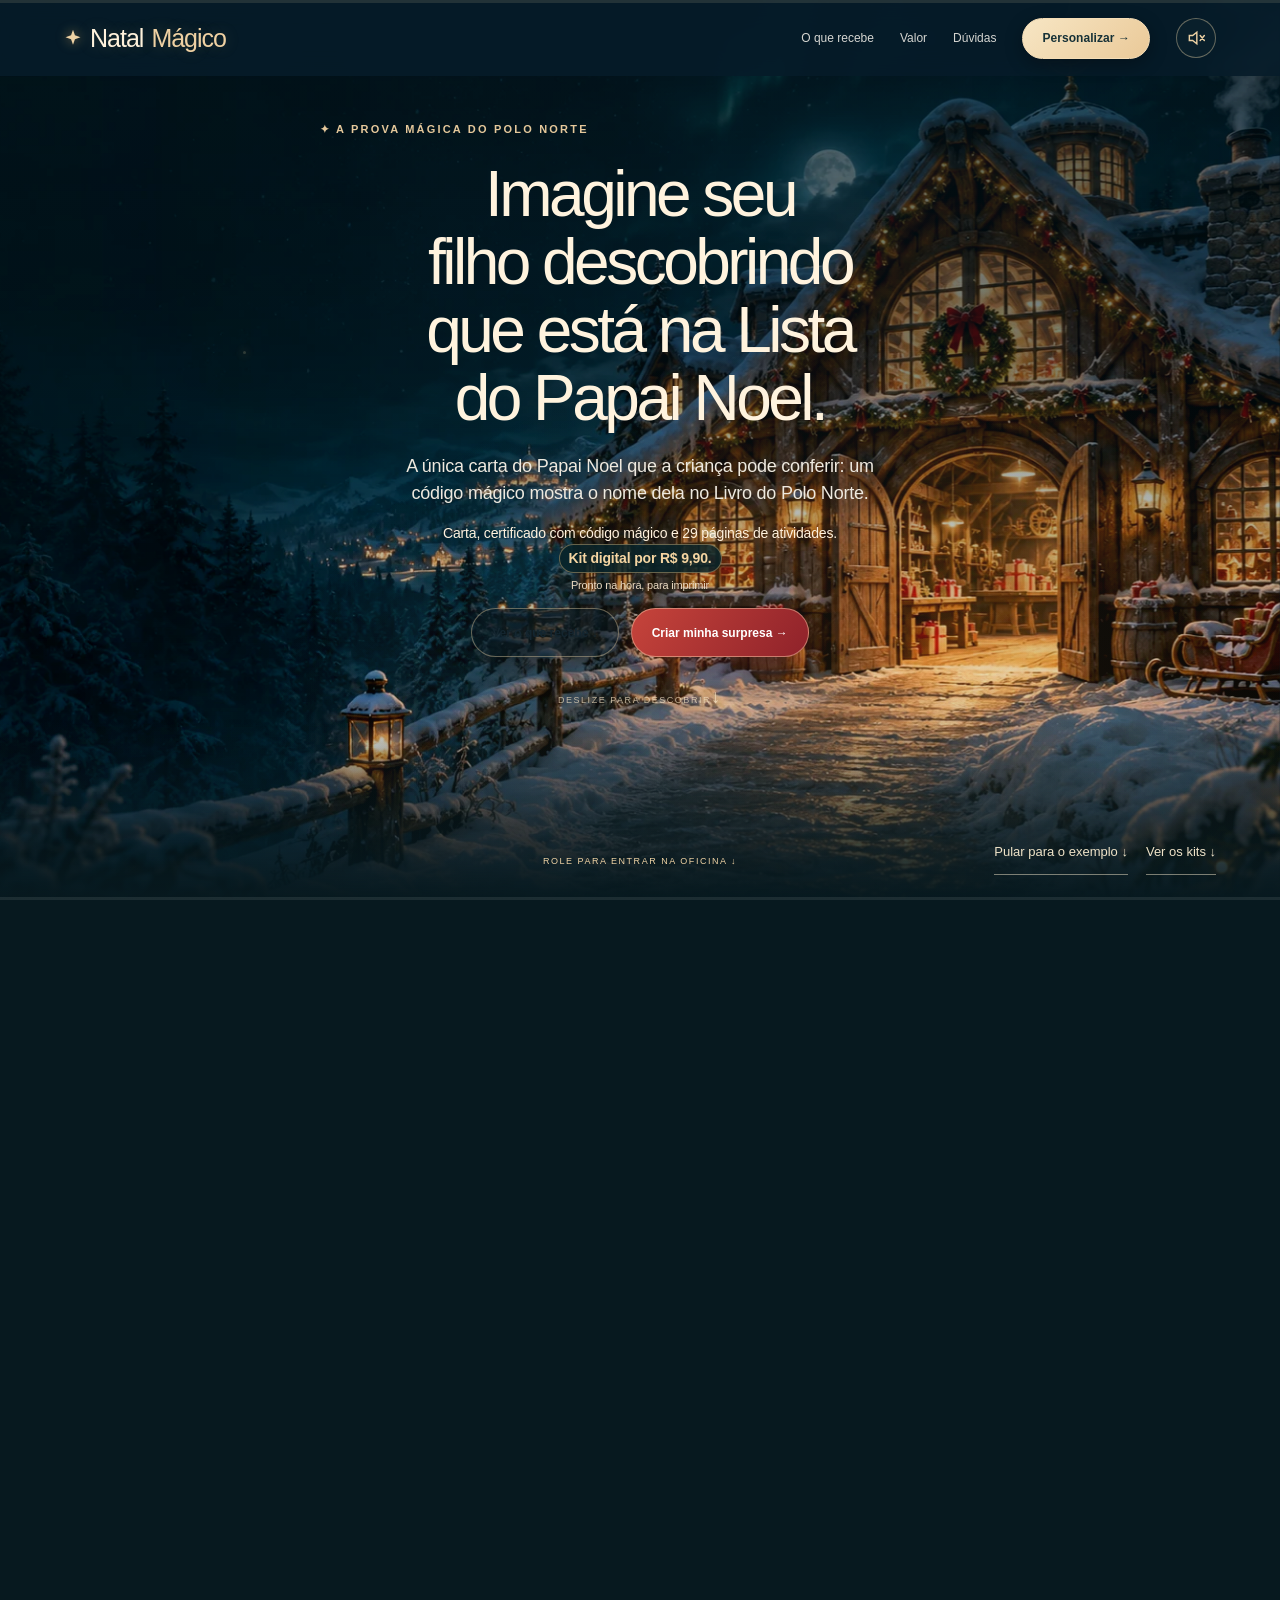
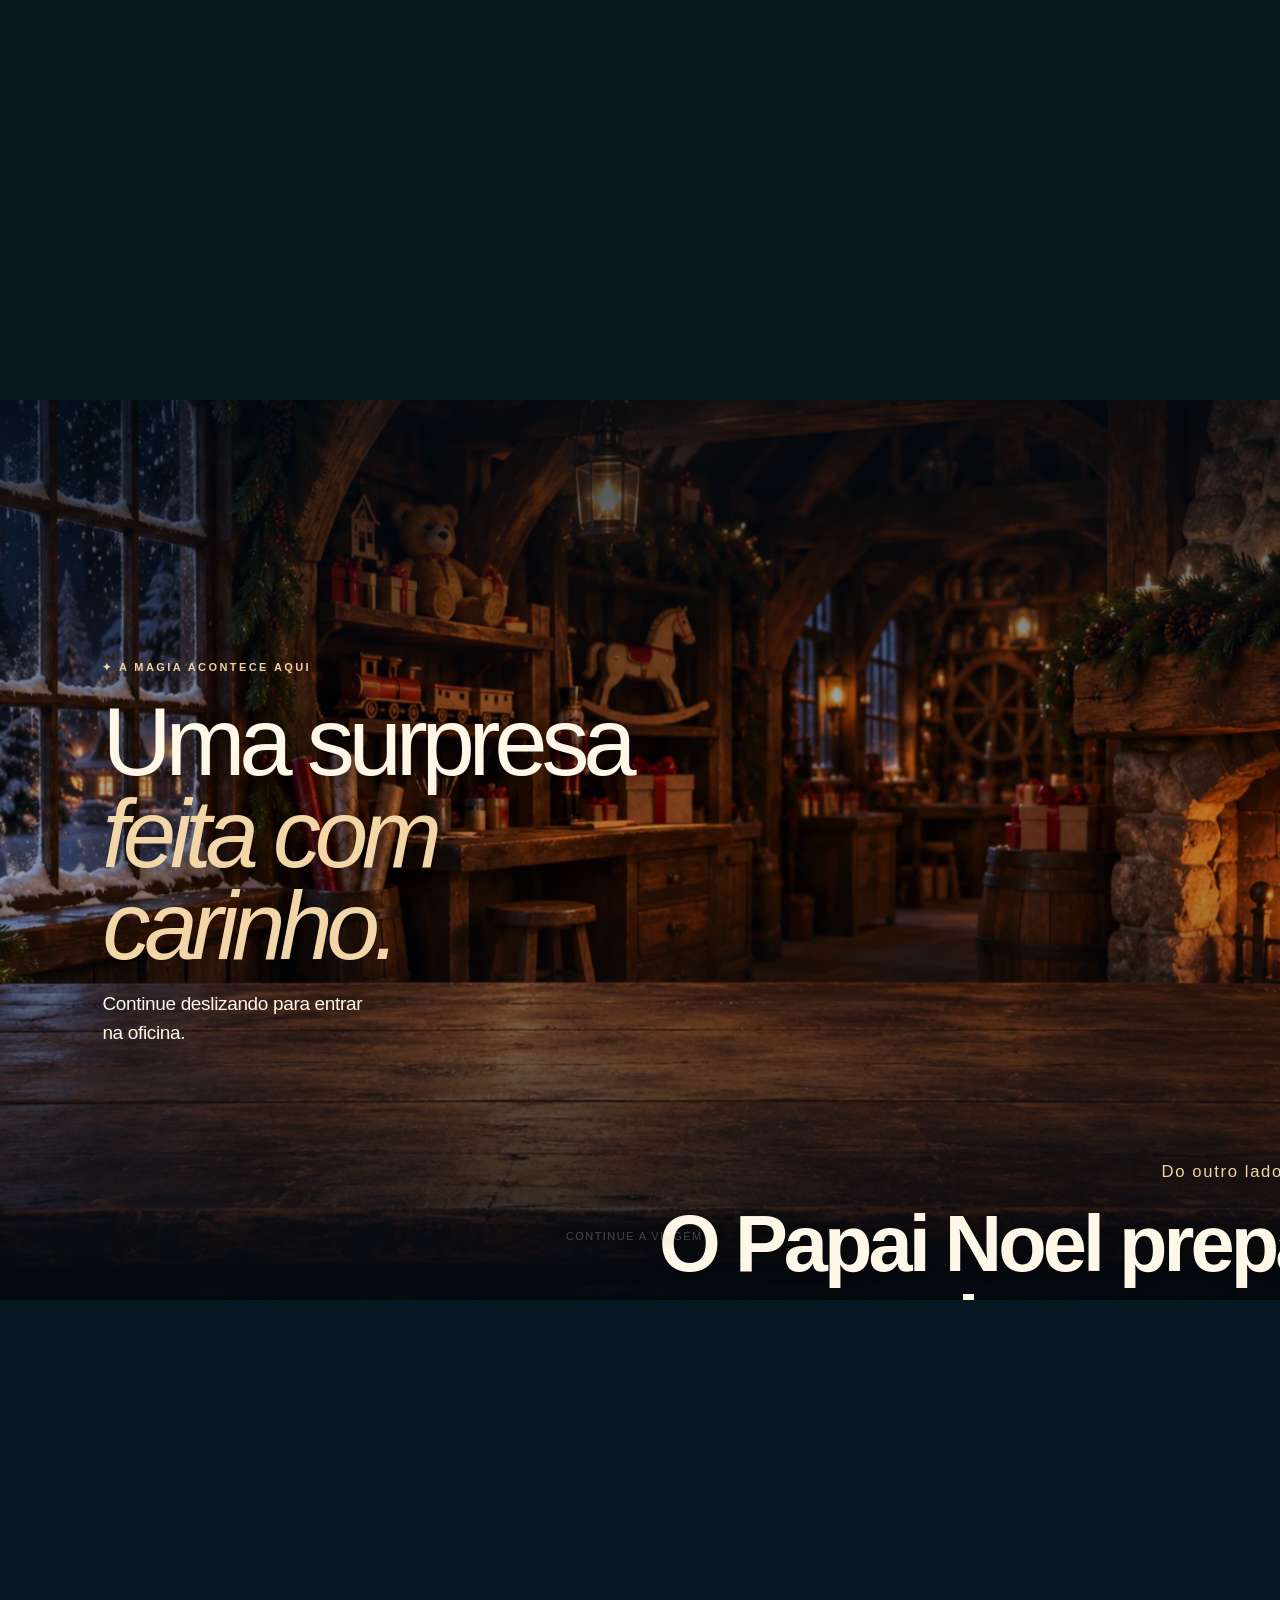
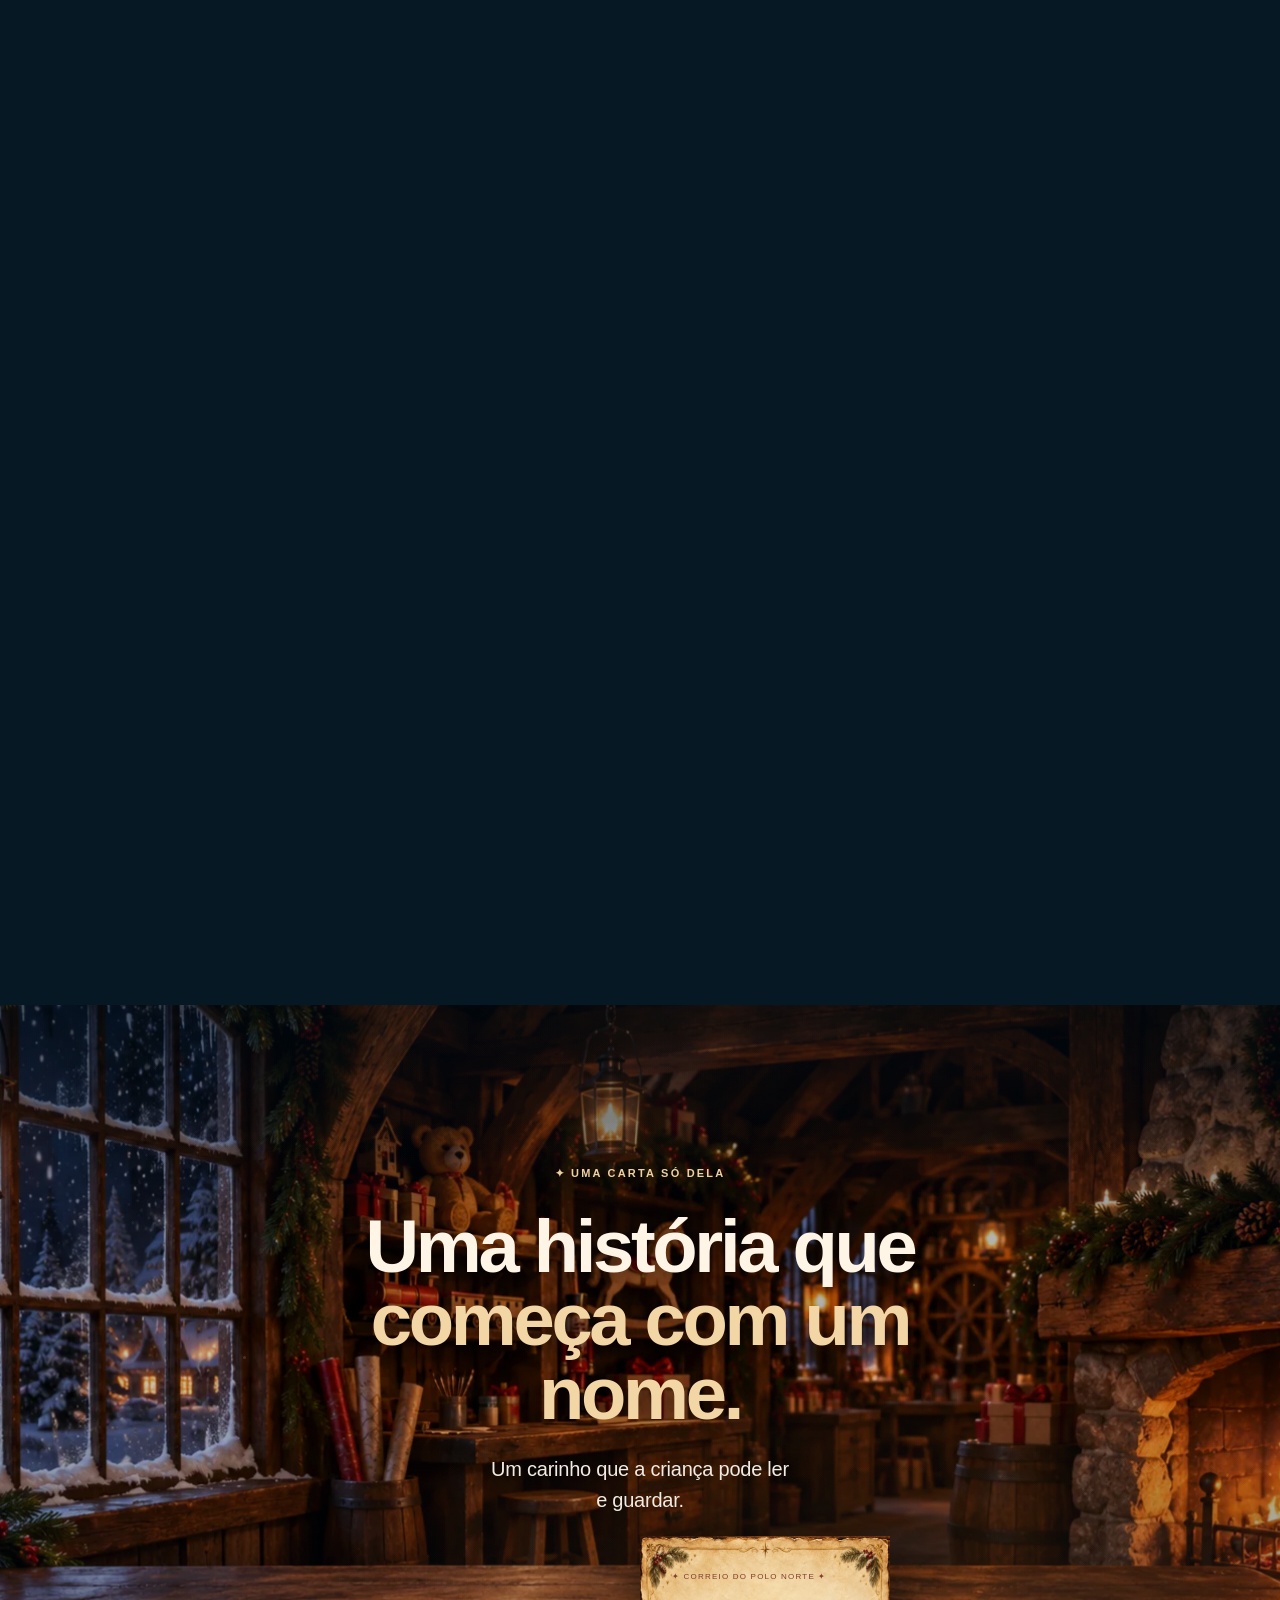
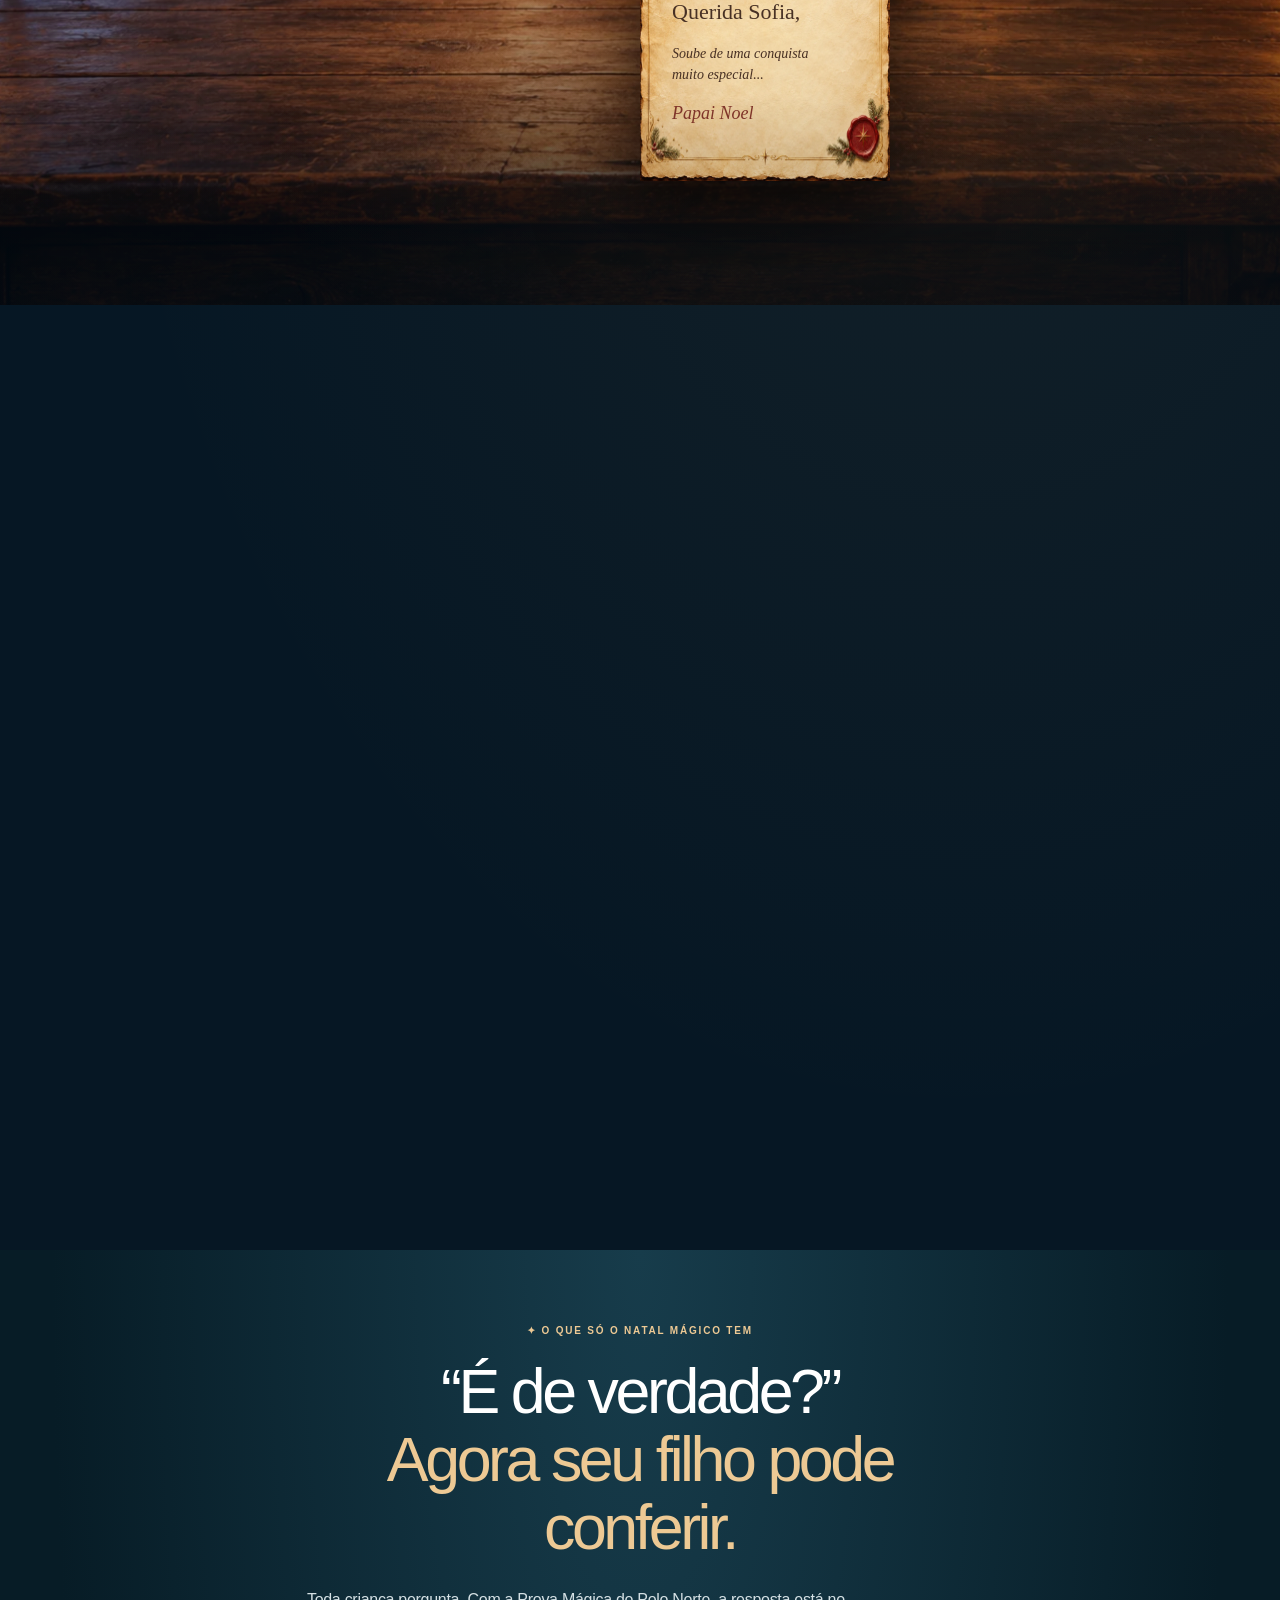
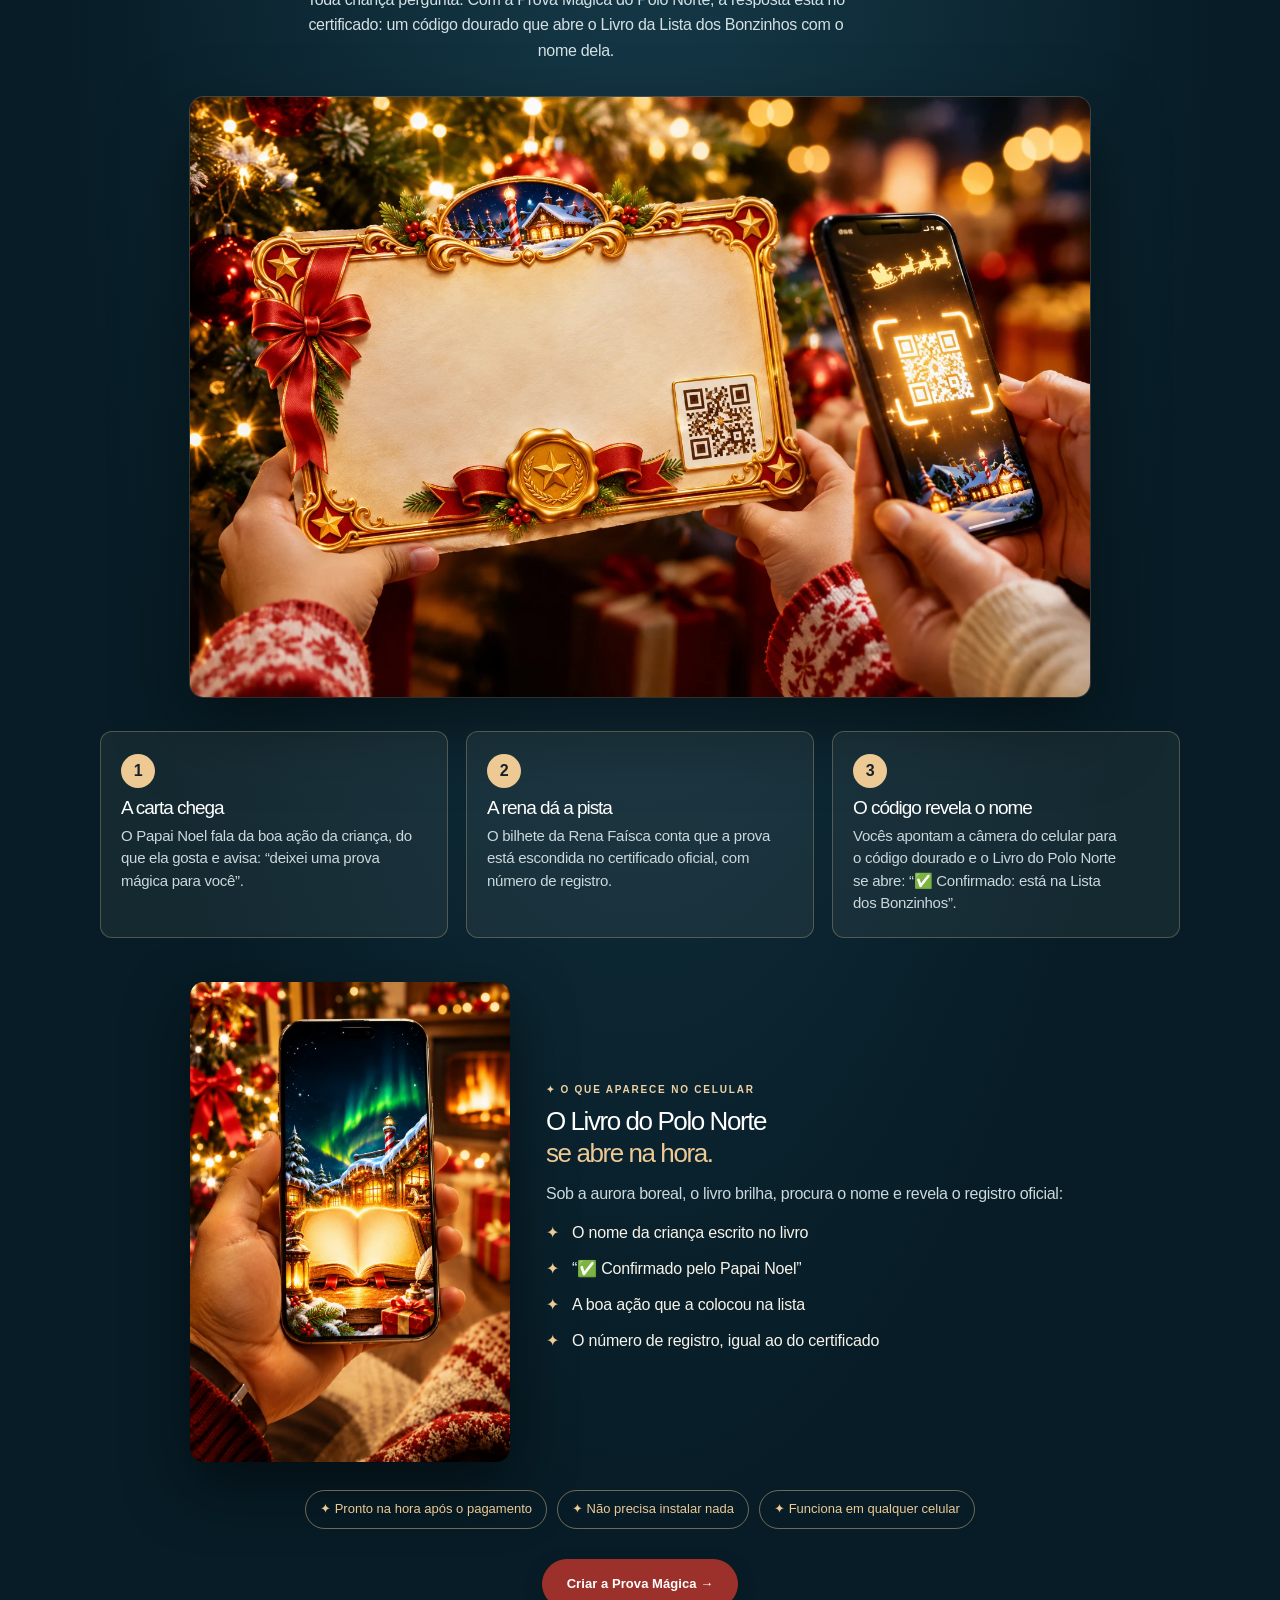
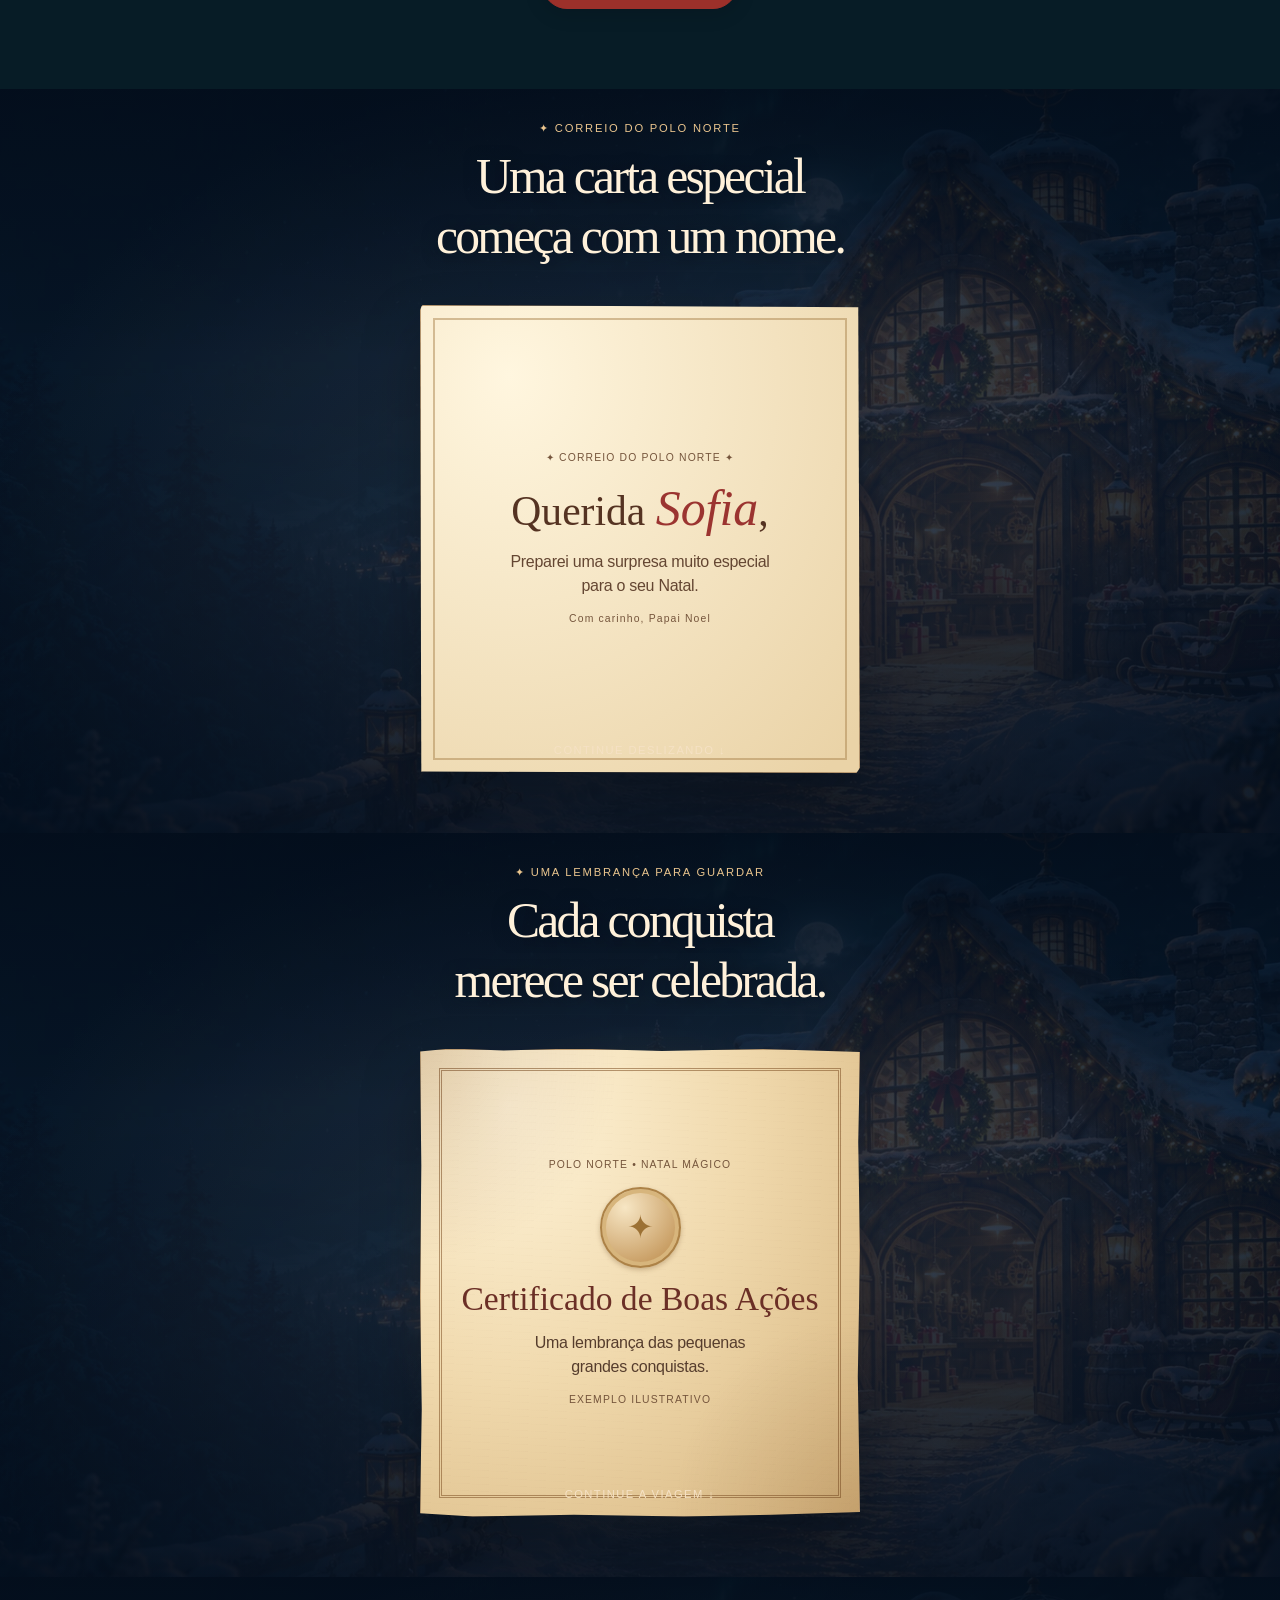
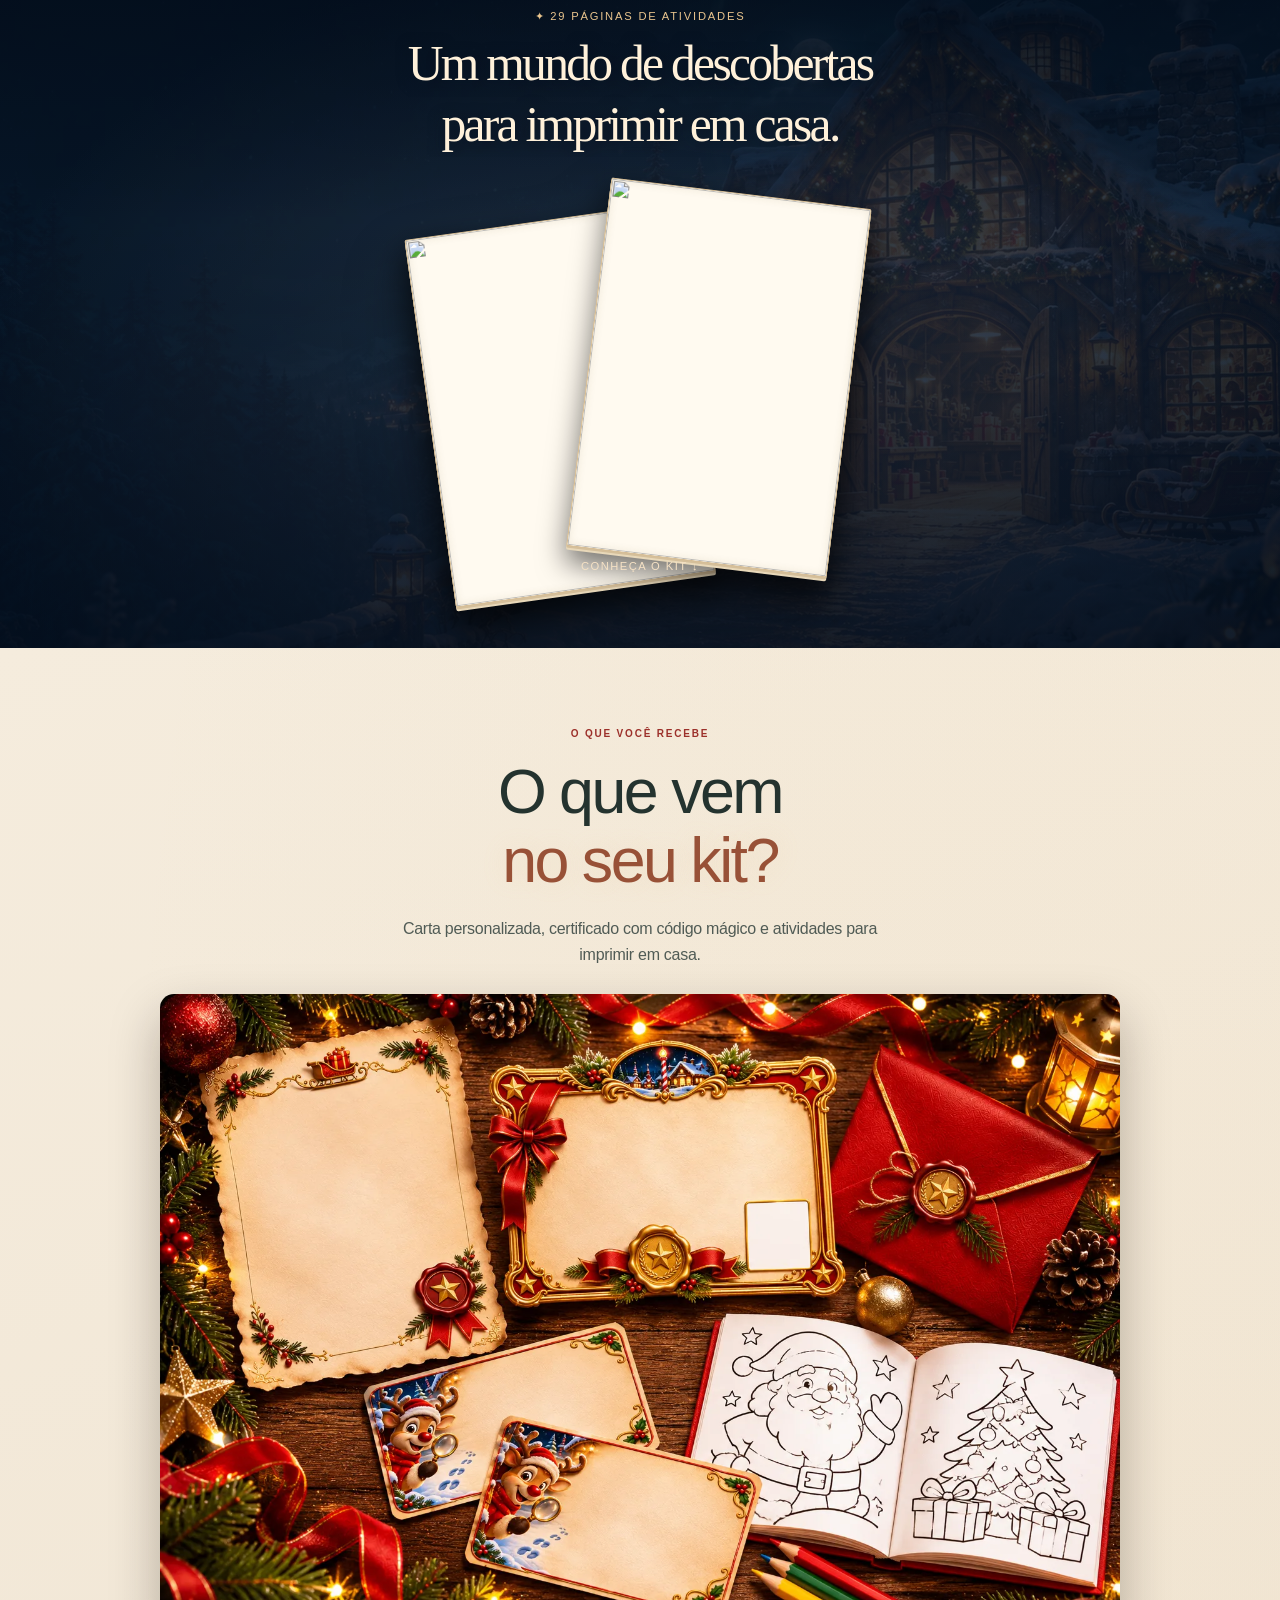
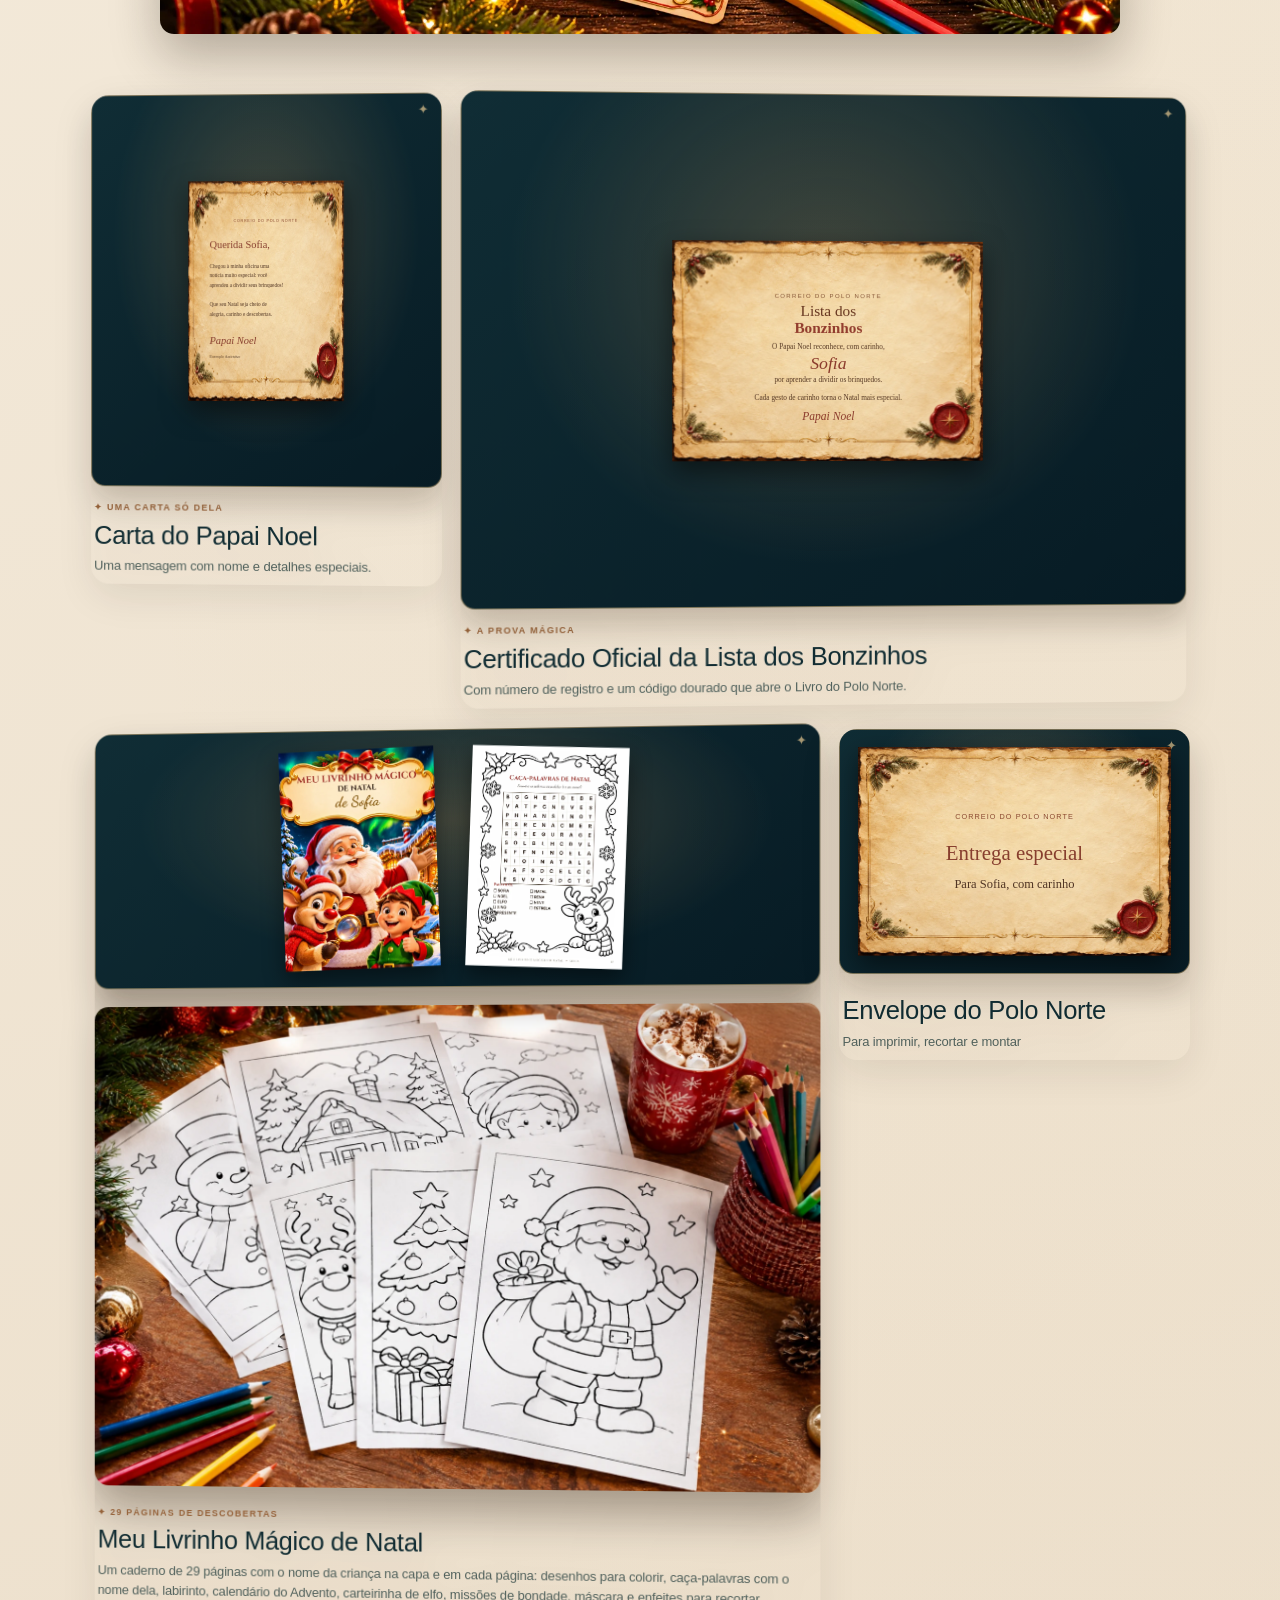
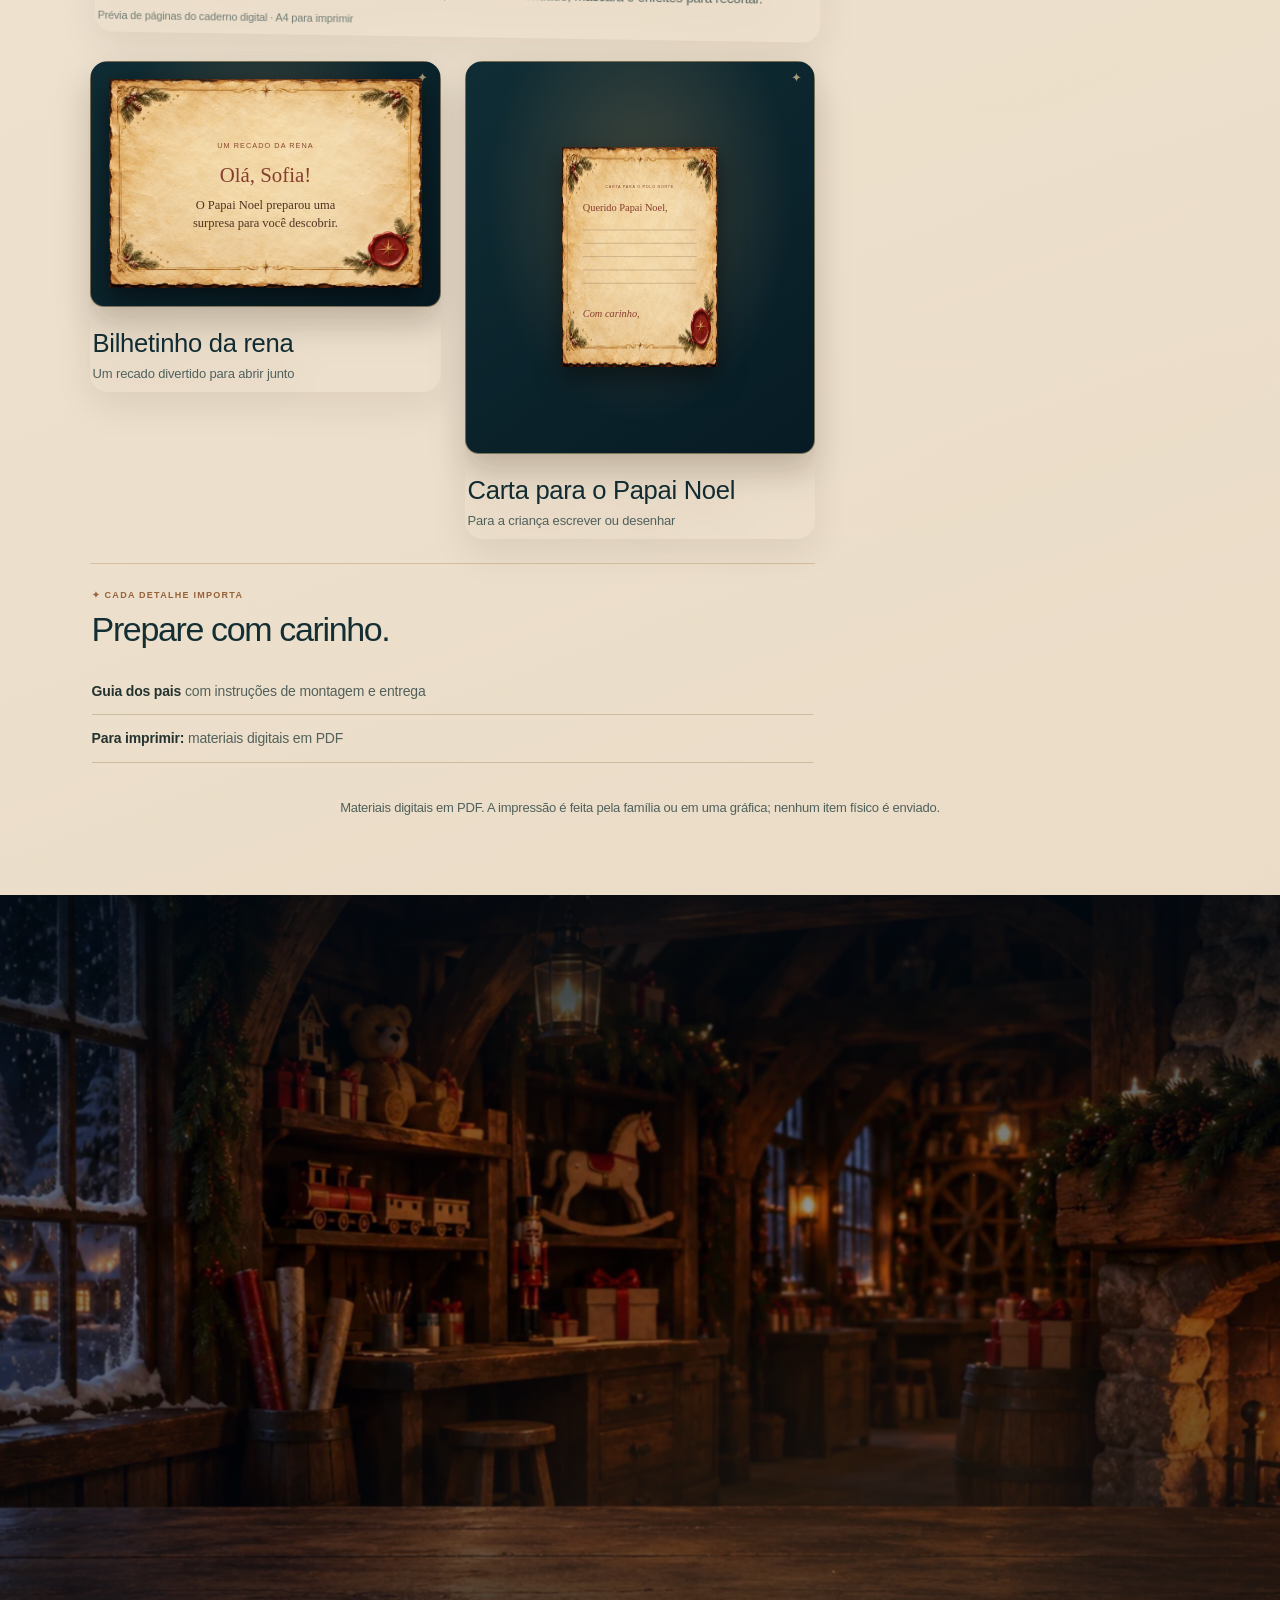
==== commit 2783954a: "Livrinho Mágico de 29 páginas personalizado, guia dos pais e novos preços - js/livrinho.js gera no n" ====
--- a/index.html
+++ b/index.html
@@ -2,10 +2,10 @@
 <meta charset="utf-8">
 <meta name="viewport" content="width=device-width,initial-scale=1">
 <title>Natal Mágico — a Prova Mágica de que seu filho está na Lista do Papai Noel</title>
-<meta name="description" content="A única carta do Papai Noel que a criança pode conferir: um código mágico mostra o nome dela no Livro da Lista dos Bonzinhos. Kit para imprimir por R$ 14,90.">
+<meta name="description" content="A única carta do Papai Noel que a criança pode conferir: um código mágico mostra o nome dela no Livro da Lista dos Bonzinhos. Kit para imprimir por R$ 9,90.">
 <meta property="og:type" content="website">
 <meta property="og:title" content="Natal Mágico — a Prova Mágica do Polo Norte">
-<meta property="og:description" content="Carta do Papai Noel, certificado com código mágico de verificação e atividades para imprimir. Kit digital por R$ 14,90.">
+<meta property="og:description" content="Carta do Papai Noel, certificado com código mágico de verificação e atividades para imprimir. Kit digital por R$ 9,90.">
 <meta property="og:image" content="images/oficina-compartilhar.jpg">
 <meta property="og:image:width" content="1200">
 <meta property="og:image:height" content="675">
@@ -14,7 +14,7 @@
 <link rel="canonical" href="https://natalmagico.store/">
 <meta name="robots" content="index,follow,max-image-preview:large">
 <meta name="twitter:card" content="summary_large_image">
-<meta name="twitter:title" content="Natal Mágico — a Prova Mágica do Polo Norte por R$ 14,90">
+<meta name="twitter:title" content="Natal Mágico — a Prova Mágica do Polo Norte por R$ 9,90">
 <meta name="twitter:description" content="Carta personalizada, certificado com código mágico, caderno de 29 páginas e mais. Pronto na hora, para imprimir.">
 <meta name="twitter:image" content="images/oficina-compartilhar.jpg">
 <meta name="theme-color" content="#061c29">
@@ -58,7 +58,7 @@
     <div class="eyebrow">✦ A Prova Mágica do Polo Norte</div>
     <h1 class="nm-hero-title"><span class="nm-title-line"><span>Imagine seu filho descobrindo</span></span><span class="nm-title-line"><span>que está na Lista do Papai Noel.</span></span></h1>
     <p>A única carta do Papai Noel que a criança pode conferir: um código mágico mostra o nome dela no Livro do Polo Norte.</p>
-    <p class="hero-brief">Carta, certificado com código mágico e 29 páginas de atividades.<br><strong>Kit digital por R$ 14,90.</strong> <span class="hero-status">Pronto na hora, para imprimir</span></p>
+    <p class="hero-brief">Carta, certificado com código mágico e 29 páginas de atividades.<br><strong>Kit digital por R$ 9,90.</strong> <span class="hero-status">Pronto na hora, para imprimir</span></p>
     <div class="hero-shortcuts"><a href="#kit">Ver o que recebe ↓</a><a href="#personalizar">Criar minha surpresa →</a></div>
     <div class="start-scroll-hint" aria-hidden="true"><span>Deslize para descobrir</span><i>↓</i></div>
   </div><div class="hero-live" id="hero-live"><span class="parcel-tag">UMA ENTREGA ESPECIAL PARA…</span><div class="live-package"><div class="package-shadow"></div><div class="package-paper"><span class="paper-kicker">✦ CORREIO DO POLO NORTE ✦</span><h3>Olá, <span id="live-name">Sofia</span>,</h3><p>Seu carinho e suas pequenas conquistas chegaram até a minha oficina.</p><p>Preparei uma surpresa para o seu Natal ganhar ainda mais cores.</p><div class="signature">Papai Noel</div><small>Exemplo ilustrativo</small></div><div class="package-envelope"></div><div class="package-flap"></div><button class="package-seal" id="open-package" aria-expanded="false" aria-label="Abrir a carta de exemplo"><span>✦</span><small>ABRIR</small></button><span class="envelope-label">Do Polo Norte, com carinho.</span></div><div class="live-caption"><span class="touch-hint">Teste o nome da criança na carta.</span><label class="live-label" for="hero-name">Como seu filho se chama?<input type="text" id="hero-name" maxlength="24" autocomplete="off" placeholder="Experimente um primeiro nome"></label></div><span class="detail-badge">✧ Personalizado com a história dele</span></div></div>
@@ -133,7 +133,7 @@
   <li><svg viewBox="0 0 24 24"><path d="M5 12l5 5 9-10"></path></svg>Experimente a prévia com detalhes da criança</li>
   <li><svg viewBox="0 0 24 24"><path d="M6 9V3h12v6M6 18H4v-8h16v8h-2M8 14h8v7H8z"></path></svg>Tudo digital em PDF: imprima em casa ou em uma gráfica</li>
   <li><svg viewBox="0 0 24 24"><circle cx="12" cy="8" r="4"></circle><path d="M4 21c1-5 4-7 8-7s7 2 8 7"></path></svg>Kit básico: primeiro nome e o que você contar</li>
-  <li><svg viewBox="0 0 24 24"><path d="M3 12l9-9h8v8l-9 9z"></path><circle cx="16" cy="8" r="1.5"></circle></svg>Kit digital por R$ 14,90</li>
+  <li><svg viewBox="0 0 24 24"><path d="M3 12l9-9h8v8l-9 9z"></path><circle cx="16" cy="8" r="1.5"></circle></svg>Kit digital por R$ 9,90</li>
 </ul></div>
 
 <main id="conteudo">
@@ -229,10 +229,10 @@
     <figure class="mat wide reveal notebook-preview">
       <div class="notebook-stage" aria-label="Capa e uma página do caderno Meu Livrinho Mágico de Natal">
         <img src="images/caderno-capa.webp" width="566" height="800" loading="lazy" alt="Capa do caderno Meu Livrinho Mágico de Natal">
-        <img src="images/caderno-atividade.webp" width="566" height="800" loading="lazy" alt="Exemplo de atividade com estrela natalina para colorir">
+        <img src="images/caderno-atividade.webp" width="566" height="800" loading="lazy" alt="Caça-palavras do Livrinho com o nome da criança">
       </div>
       <img class="pm-shot" src="images/mockup-caderno-colorir.webp" width="1536" height="1024" loading="lazy" decoding="async" alt="Páginas de colorir de Natal impressas sobre a mesa, com lápis de cor e chocolate quente">
-      <figcaption><span class="material-label">✦ 29 PÁGINAS DE DESCOBERTAS</span><strong>Meu Livrinho Mágico de Natal</strong>Um caderno de 29 páginas com desenhos e atividades para colorir, imaginar e se divertir em família. <span class="notebook-note">Prévia de páginas do caderno digital · A4 para imprimir</span></figcaption>
+      <figcaption><span class="material-label">✦ 29 PÁGINAS DE DESCOBERTAS</span><strong>Meu Livrinho Mágico de Natal</strong>Um caderno de 29 páginas com o nome da criança na capa e em cada página: desenhos para colorir, caça-palavras com o nome dela, labirinto, calendário do Advento, carteirinha de elfo, missões de bondade, máscara e enfeites para recortar. <span class="notebook-note">Prévia de páginas do caderno digital · A4 para imprimir</span></figcaption>
     </figure>
 
     <figure class="mat reveal">
@@ -297,41 +297,41 @@
       <h2>Um presente para<br><em>emocionar seu filho.</em></h2>
       <p>Carta personalizada, certificado e atividades para imprimir.</p>
       <button class="gift-button" type="button" aria-expanded="false" aria-controls="gift-message"><span class="gift-bow">✦</span><span class="gift-lid"></span><span class="gift-box"><i></i></span><span class="gift-label">Abrir presente</span></button>
-      <div class="gift-message" id="gift-message" hidden=""><span>Seu kit digital por apenas</span><strong>R$ 14,90</strong><span>Personalize com o nome da criança.</span><a href="#personalizar">Criar minha surpresa →</a></div>
+      <div class="gift-message" id="gift-message" hidden=""><span>Seu kit digital por apenas</span><strong>R$ 9,90</strong><span>Personalize com o nome da criança.</span><a href="#personalizar">Criar minha surpresa →</a></div>
     </div>
   </div>
 </section>
 
 <div class="warm paper-bg" id="pacotes"><section class="content center">
   <div class="eyebrow">Uma surpresa para imprimir</div>
-  <h2>Seu Natal Mágico<br><em>por R$ 14,90.</em></h2>
+  <h2>Seu Natal Mágico<br><em>por R$ 9,90.</em></h2>
 <img class="pm-shot" src="images/mockup-prova-magica.webp" width="1536" height="1024" loading="lazy" decoding="async" alt="Carta do Papai Noel, certificado com código mágico, bilhete da rena e celular com o Livro do Polo Norte">
   <div class="offer-cards reveal">
-    <article class="offer-card offer-card-paper"><span class="offer-eyebrow">✦ A SURPRESA PARA IMPRIMIR</span><h3>Kit Natal Mágico</h3><p>Personalize, receba os arquivos digitais e imprima.</p><div class="offer-price"><small>UMA SURPRESA ESPECIAL POR</small><strong>R$ 14,90</strong><span>pagamento único · digital</span></div><ul class="offer-benefits"><li><span aria-hidden="true">✉</span><div><strong>Carta com o nome da criança</strong><small>Com o nome e detalhes especiais da criança.</small></div></li><li><span aria-hidden="true">✦</span><div><strong>Certificado de boas ações</strong><small>Uma conquista para celebrar e guardar.</small></div></li><li><span aria-hidden="true">✎</span><div><strong>29 páginas de atividades</strong><small>Desenhos para colorir e brincar em família.</small></div></li><li><span aria-hidden="true">✧</span><div><strong>Envelope e extras para imprimir</strong><small>Envelope, bilhete e guia para preparar a surpresa.</small></div></li></ul><a class="btn dark" href="#personalizar" data-plan="kit" data-track="cta_plan_kit">Ver como fica minha carta →</a></article>
-    <article class="offer-card offer-card-paper offer-card-photo"><span class="offer-eyebrow">✦ PERSONALIZAÇÃO ESPECIAL</span><h3>Adicional de foto</h3><p>Inclua a foto da criança na carta e no certificado. A montagem será feita manualmente.</p><div class="offer-price"><strong>+ R$ 15,00</strong><span>Total com o kit: R$ 29,90 · pagamento único · digital</span></div><p>Após a confirmação do pagamento, o responsável poderá enviar uma foto nítida para a montagem. Prazo: até 24 horas após o recebimento da foto.</p><p>Personalize o kit e, no pagamento pela Cakto, confira se o adicional de foto de R$ 15,00 aparece como opção. Se não aparecer, finalize somente o kit básico.</p><a class="btn" href="#personalizar" data-plan="kit" data-track="cta_plan_photo">Personalizar e ver adicional →</a></article>
-  </div>
-<p class="note-line"><strong>Depois da compra:</strong> assim que o pagamento é confirmado, você volta para o site e baixa na hora a carta, o certificado com o código mágico e os bilhetes da rena, já com os dados da criança. O caderno de atividades chega pela Cakto, no seu e-mail.</p>
+    <article class="offer-card offer-card-paper"><span class="offer-eyebrow">✦ A SURPRESA PARA IMPRIMIR</span><h3>Kit Natal Mágico</h3><p>Personalize, receba os arquivos digitais e imprima.</p><div class="offer-price"><small>UMA SURPRESA ESPECIAL POR</small><strong>R$ 9,90</strong><span>pagamento único · digital</span></div><ul class="offer-benefits"><li><span aria-hidden="true">✉</span><div><strong>Carta com o nome da criança</strong><small>Com o nome e detalhes especiais da criança.</small></div></li><li><span aria-hidden="true">✦</span><div><strong>Certificado de boas ações</strong><small>Uma conquista para celebrar e guardar.</small></div></li><li><span aria-hidden="true">✎</span><div><strong>29 páginas de atividades</strong><small>Desenhos para colorir e brincar em família.</small></div></li><li><span aria-hidden="true">✧</span><div><strong>Envelope e extras para imprimir</strong><small>Envelope, bilhete e guia para preparar a surpresa.</small></div></li></ul><a class="btn dark" href="#personalizar" data-plan="kit" data-track="cta_plan_kit">Ver como fica minha carta →</a></article>
+    <article class="offer-card offer-card-paper offer-card-photo"><span class="offer-eyebrow">✦ PERSONALIZAÇÃO ESPECIAL</span><h3>Adicional de foto</h3><p>A foto da criança aparece na carta e no certificado, em uma moldura dourada do Polo Norte.</p><div class="offer-price"><strong>+ R$ 15,00</strong><span>Total com o kit: R$ 24,90 · pagamento único · digital</span></div><p>Logo após o pagamento, você escolhe a foto no próprio celular e ela entra na carta e no certificado na hora. Sem espera e sem precisar enviar para ninguém.</p><a class="btn" href="#personalizar" data-plan="kit" data-track="cta_plan_photo">Personalizar e ver adicional →</a></article>
+  </div>
+<p class="note-line"><strong>Depois da compra:</strong> assim que o pagamento é confirmado, você volta para o site e baixa na hora a carta, o certificado com o código mágico e os bilhetes da rena, já com os dados da criança, e o Livrinho Mágico de 29 páginas com o nome dela.</p>
   <details class="compare-details"><summary>Comparar todos os itens dos kits</summary>
   <table class="cmp">
     <caption class="sr-only">Comparação entre o Kit Natal Mágico e o Adicional de foto</caption>
     <thead><tr>
       <th scope="col"><span class="sr-only">Item</span></th>
-      <th scope="col"><span class="pname">Kit Natal Mágico</span><span class="pprice">R$ 14,90</span><span class="psub">pagamento único · digital</span><a class="btn dark" href="#personalizar" data-plan="kit" data-track="cta_plan_kit">Personalizar este kit →</a></th>
-      <th scope="col" class="feat"><span class="pname">Com foto</span><span class="pprice">R$ 29,90</span><span class="psub">pagamento único · digital</span></th>
+      <th scope="col"><span class="pname">Kit Natal Mágico</span><span class="pprice">R$ 9,90</span><span class="psub">pagamento único · digital</span><a class="btn dark" href="#personalizar" data-plan="kit" data-track="cta_plan_kit">Personalizar este kit →</a></th>
+      <th scope="col" class="feat"><span class="pname">Com foto</span><span class="pprice">R$ 24,90</span><span class="psub">pagamento único · digital</span></th>
     </tr></thead>
     <tbody>
       <tr><th scope="row">Carta personalizada (PDF A4)</th><td><svg viewBox="0 0 24 24" aria-label="Incluído"><path d="M5 12l5 5 9-10"></path></svg></td><td class="feat"><svg viewBox="0 0 24 24" aria-label="Incluído"><path d="M5 12l5 5 9-10"></path></svg></td></tr>
-      <tr><th scope="row">Certificado de Boas Ações</th><td><svg viewBox="0 0 24 24" aria-label="Incluído"><path d="M5 12l5 5 9-10"></path></svg></td><td class="feat"><svg viewBox="0 0 24 24" aria-label="Incluído"><path d="M5 12l5 5 9-10"></path></svg></td></tr>
-      <tr><th scope="row">Caderno de atividades com 29 páginas</th><td><svg viewBox="0 0 24 24" aria-label="Incluído"><path d="M5 12l5 5 9-10"></path></svg></td><td class="feat"><svg viewBox="0 0 24 24" aria-label="Incluído"><path d="M5 12l5 5 9-10"></path></svg></td></tr>
+      <tr><th scope="row">Certificado com código mágico</th><td><svg viewBox="0 0 24 24" aria-label="Incluído"><path d="M5 12l5 5 9-10"></path></svg></td><td class="feat"><svg viewBox="0 0 24 24" aria-label="Incluído"><path d="M5 12l5 5 9-10"></path></svg></td></tr>
+      <tr><th scope="row">Livrinho de 29 páginas com o nome da criança</th><td><svg viewBox="0 0 24 24" aria-label="Incluído"><path d="M5 12l5 5 9-10"></path></svg></td><td class="feat"><svg viewBox="0 0 24 24" aria-label="Incluído"><path d="M5 12l5 5 9-10"></path></svg></td></tr>
       <tr><th scope="row">Envelope e bilhete da rena</th><td><svg viewBox="0 0 24 24" aria-label="Incluído"><path d="M5 12l5 5 9-10"></path></svg></td><td class="feat"><svg viewBox="0 0 24 24" aria-label="Incluído"><path d="M5 12l5 5 9-10"></path></svg></td></tr>
-      <tr><th scope="row">Entrega: acesso pela Cakto após o pagamento</th><td>Sim</td><td class="feat">Após envio da foto e prazo informado</td></tr>
+      <tr><th scope="row">Entrega: na hora, após o pagamento</th><td>Sim</td><td class="feat">Na hora, após escolher a foto</td></tr>
       <tr><th scope="row">Carta para o Papai Noel e guia de montagem</th><td><svg viewBox="0 0 24 24" aria-label="Incluído"><path d="M5 12l5 5 9-10"></path></svg></td><td class="feat"><svg viewBox="0 0 24 24" aria-label="Incluído"><path d="M5 12l5 5 9-10"></path></svg></td></tr>
       <tr><th scope="row">Foto da criança na carta e no certificado</th><td class="no">—</td><td class="feat">✓</td></tr>
     </tbody>
   </table>
   </details>
 
-  <p class="note-line">Tudo é digital: imprima em casa ou em uma gráfica. Nenhum produto físico é enviado. Após a confirmação do pagamento, a Prova Mágica é gerada na hora e o caderno de atividades chega pela Cakto, no e-mail informado na compra.</p>
+  <p class="note-line">Tudo é digital: imprima em casa ou em uma gráfica. Nenhum produto físico é enviado. Após a confirmação do pagamento, a Prova Mágica e o Livrinho Mágico são gerados na hora, com o nome da criança.</p>
 </section></div>
 
 
@@ -382,23 +382,23 @@
         <div class="nm-choice-area">
           <span class="nm-kicker" id="plan-lbl">Escolha seu kit</span>
           <div class="plans nm-kit-choices" role="group" aria-labelledby="plan-lbl">
-            <label class="plan-opt nm-kit-basic"><input type="radio" name="plan" value="kit" checked=""><span><b>Kit Natal Mágico</b><small>Carta, certificado e atividades em PDF</small></span><strong>R$ 14,90</strong></label>
-            <label class="nm-photo-choice"><input type="checkbox" id="nm-photo-preview" aria-describedby="nm-photo-disclaimer"><span class="nm-switch" aria-hidden="true"></span><span><b>Adicionar foto da criança</b><small>Foto na carta e no certificado · montagem manual em até 24 horas após receber a foto</small></span><strong>+ R$ 15,00</strong></label>
-            <p class="nm-photo-disclaimer" id="nm-photo-disclaimer">A seleção da foto aqui é uma simulação visual. O adicional só será cobrado se você marcá-lo no checkout da Cakto.</p>
+            <label class="plan-opt nm-kit-basic"><input type="radio" name="plan" value="kit" checked=""><span><b>Kit Natal Mágico</b><small>Carta, certificado e atividades em PDF</small></span><strong>R$ 9,90</strong></label>
+            <label class="nm-photo-choice"><input type="checkbox" id="nm-photo-preview" aria-describedby="nm-photo-disclaimer"><span class="nm-switch" aria-hidden="true"></span><span><b>Adicionar foto da criança</b><small>Foto na carta e no certificado · pronto na hora</small></span><strong>+ R$ 15,00</strong></label>
+            <p class="nm-photo-disclaimer" id="nm-photo-disclaimer">Com a foto marcada, você vai para o pagamento do kit com foto (R$ 24,90). Depois do pagamento, é só escolher a foto.</p>
           </div>
         </div>
         <label class="check full" hidden=""><input type="checkbox" id="extra" disabled=""><span>Caça ao Tesouro de Natal · + R$ 9,90</span></label>
         <div class="nm-order-total" aria-live="polite">
-          <div><span>Kit Natal Mágico</span><span>R$ 14,90</span></div>
+          <div><span>Kit Natal Mágico</span><span>R$ 9,90</span></div>
           <div id="nm-photo-total-row" hidden=""><span>Adicional de foto</span><span>+ R$ 15,00</span></div>
-          <div class="nm-total-final"><strong>Total previsto</strong><strong id="nm-display-total">R$ 14,90</strong></div>
+          <div class="nm-total-final"><strong>Total previsto</strong><strong id="nm-display-total">R$ 9,90</strong></div>
           <span class="nm-total-note">O valor final é confirmado no checkout da Cakto.</span>
         </div>
-        <div class="totalbox full nm-total-legacy" aria-live="polite" hidden=""><strong id="total">R$ 14,90</strong></div>
+        <div class="totalbox full nm-total-legacy" aria-live="polite" hidden=""><strong id="total">R$ 9,90</strong></div>
         <div class="nm-trust-grid" aria-label="Informações da compra">
           <span><svg viewBox="0 0 24 24" aria-hidden="true"><rect x="5" y="10" width="14" height="11" rx="2"></rect><path d="M8 10V7a4 4 0 0 1 8 0v3"></path></svg>Pagamento seguro pela Cakto</span>
           <span><svg viewBox="0 0 24 24" aria-hidden="true"><path d="M6 2h9l4 4v16H6z"></path><path d="M15 2v5h4M9 13h7M9 17h7"></path></svg>100% digital em PDF</span>
-          <span><svg viewBox="0 0 24 24" aria-hidden="true"><circle cx="12" cy="12" r="9"></circle><path d="M12 7v5l4 2"></path></svg>Entrega pela Cakto</span>
+          <span><svg viewBox="0 0 24 24" aria-hidden="true"><circle cx="12" cy="12" r="9"></circle><path d="M12 7v5l4 2"></path></svg>Entrega na hora</span>
         </div>
       </fieldset>
 
@@ -416,15 +416,15 @@
   <div class="eyebrow">Para preparar tudo com tranquilidade</div>
   <h2>Antes de preparar<br><em>a surpresa.</em></h2>
   <div class="faq">
-    <details><summary>O que exatamente vou receber?</summary><p>O kit digital inclui carta, certificado com código mágico de verificação, caderno de atividades com 29 páginas, envelope, bilhete da rena, carta para o Papai Noel e guia. Com o adicional de foto, a carta e o certificado também incluem a foto da criança.</p></details>
+    <details><summary>O que exatamente vou receber?</summary><p>O kit digital inclui carta, certificado com código mágico de verificação, Livrinho Mágico de 29 páginas com o nome da criança, envelope, bilhete da rena, carta para o Papai Noel e guia. Com o adicional de foto, a carta e o certificado também incluem a foto da criança.</p></details>
     <details><summary>Como funciona o código mágico?</summary><p>É um QR Code impresso no certificado. Ao apontar a câmera do celular, abre uma página animada do Livro da Lista dos Bonzinhos com o nome da criança, a boa ação e o número de registro. Não precisa instalar aplicativo e funciona em qualquer celular com câmera.</p></details><details><summary>É personalizado de verdade?</summary><p>A carta e o certificado usam os dados que você preencher. Você pode conferir uma prévia antes de pagar.</p></details>
     <details><summary>Meu filho ainda não sabe escrever. Funciona?</summary><p>Funciona. Você escreve o que ele disser, ele pode desenhar, ou vocês pulam a carta dele e entregam só a resposta do Papai Noel.</p></details>
     <details><summary>Preciso saber editar ou montar alguma coisa?</summary><p>Os arquivos são preparados com os dados informados para você imprimir. O guia explica como montar o envelope e preparar a surpresa.</p></details>
     <details><summary>Tenho que imprimir? E se eu não tiver impressora?</summary><p>Os materiais são digitais, então a impressão é por conta da família. Você pode levar os PDFs a uma papelaria ou gráfica (papel A4). Nenhum item físico é enviado.</p></details>
-    <details><summary>Como acesso meu kit depois da compra?</summary><p>Depois do pagamento, você é levado de volta ao site e baixa na hora o PDF com a carta, o certificado com o código mágico e os bilhetes da rena, com os dados que preencheu. O caderno de atividades chega pela Cakto, no e-mail informado na compra.</p></details>
-    <details><summary>Preciso enviar foto do meu filho?</summary><p>Foto é opcional, só no adicional de foto. Após o pagamento, o responsável pode enviar a foto pelo formulário informado ou combinar o envio com o suporte. Usamos a foto só para montar seu material e a apagamos 7 dias após a entrega.</p></details>
-    <details><summary>Como envio a foto?</summary><p>O adicional deve ser selecionado no checkout da Cakto. Após a confirmação do pagamento, entre em contato com o suporte informando o número do pedido para combinar o envio da foto. Ao enviar, declara ser responsável pela criança e autoriza o uso da foto somente para montar os materiais.</p></details><details><summary>Quanto tempo leva?</summary><p>O adicional de foto fica pronto em até 24 horas após o recebimento da foto.</p></details><details><summary>É seguro comprar?</summary><p>O pagamento é realizado na Cakto, em ambiente de checkout próprio. Se precisar de ajuda, fale com o suporte: WhatsApp (33) 99844-7192 ou e-mail luisfernandocruzcosta@gmail.com.</p></details><details><summary>Não recebi meu kit. E agora?</summary><p>A carta e o certificado ficam disponíveis na página de confirmação, no mesmo navegador usado na compra. O caderno chega no e-mail enviado pela Cakto (confira também spam e promoções) ou na sua área de compras na Cakto. Se ainda precisar de ajuda, entre em contato com o suporte e informe o nome do comprador: WhatsApp (33) 99844-7192 ou e-mail luisfernandocruzcosta@gmail.com.</p></details>
-    <details><summary>Vale a pena pelo preço?</summary><p>Por R$ 14,90, o kit reúne carta, certificado com a Prova Mágica, caderno de atividades e outros materiais digitais para imprimir.</p></details>
+    <details><summary>Como acesso meu kit depois da compra?</summary><p>Depois do pagamento, você é levado de volta ao site e baixa na hora o PDF com a carta, o certificado com o código mágico e os bilhetes da rena, com os dados que preencheu, e o Livrinho Mágico de 29 páginas com o nome da criança.</p></details>
+    <details><summary>Preciso enviar foto do meu filho?</summary><p>Foto é opcional, só no kit com foto. A foto é usada apenas no seu próprio aparelho para montar a carta e o certificado: ela não é enviada para nenhum servidor.</p></details>
+    <details><summary>Como envio a foto?</summary><p>Marque “Adicionar foto da criança” na personalização. Depois do pagamento, na página de confirmação, toque em “Escolher foto” e selecione uma foto nítida do rosto. Ela entra na carta e no certificado na hora.</p></details><details><summary>Quanto tempo leva?</summary><p>Nada de espera: a Prova Mágica, com ou sem foto, fica pronta logo após o pagamento.</p></details><details><summary>É seguro comprar?</summary><p>O pagamento é realizado na Cakto, em ambiente de checkout próprio. Se precisar de ajuda, fale com o suporte: <a href="https://wa.me/5515997663247" target="_blank" rel="noopener">WhatsApp (15) 99766-3247</a>.</p></details><details><summary>Não recebi meu kit. E agora?</summary><p>Todos os arquivos ficam disponíveis na página de confirmação, no mesmo navegador usado na compra. Se trocou de aparelho ou fechou a página, fale com o suporte e envie o comprovante da compra. Se ainda precisar de ajuda, entre em contato com o suporte e informe o nome do comprador: <a href="https://wa.me/5515997663247" target="_blank" rel="noopener">WhatsApp (15) 99766-3247</a>.</p></details>
+    <details><summary>Vale a pena pelo preço?</summary><p>Por R$ 9,90, o kit reúne carta, certificado com a Prova Mágica, caderno de atividades e outros materiais digitais para imprimir.</p></details>
   </div>
 </section>
 </main>
@@ -436,7 +436,7 @@
   <a class="btn" href="#personalizar" data-track="cta_final">Personalizar a surpresa →</a>
 </div>
 
-<footer><div class="brand">Natal <span>Mágico</span></div><div>Kit digital para imprimir. Após a confirmação do pagamento, você recebe o acesso aos arquivos pela Cakto.</div><div>Suporte: WhatsApp (33) 99844-7192 · E-mail luisfernandocruzcosta@gmail.com</div><a href="/privacidade">Privacidade</a><a href="/termos">Termos de uso</a><a href="#duvidas">Dúvidas ↑</a></footer>
+<footer><div class="brand">Natal <span>Mágico</span></div><div>Kit digital para imprimir. Após a confirmação do pagamento, a Prova Mágica e o Livrinho Mágico são gerados na hora.</div><div>Suporte (somente WhatsApp): <a href="https://wa.me/5515997663247" target="_blank" rel="noopener">WhatsApp (15) 99766-3247</a></div><a href="/privacidade">Privacidade</a><a href="/termos">Termos de uso</a><a href="#duvidas">Dúvidas ↑</a></footer>
 
 <noscript><p>Algumas animações e o formulário precisam de JavaScript. O conteúdo da página continua disponível.</p></noscript>
 <div class="guide-spotlight" id="guide-spotlight" aria-hidden="true"></div>
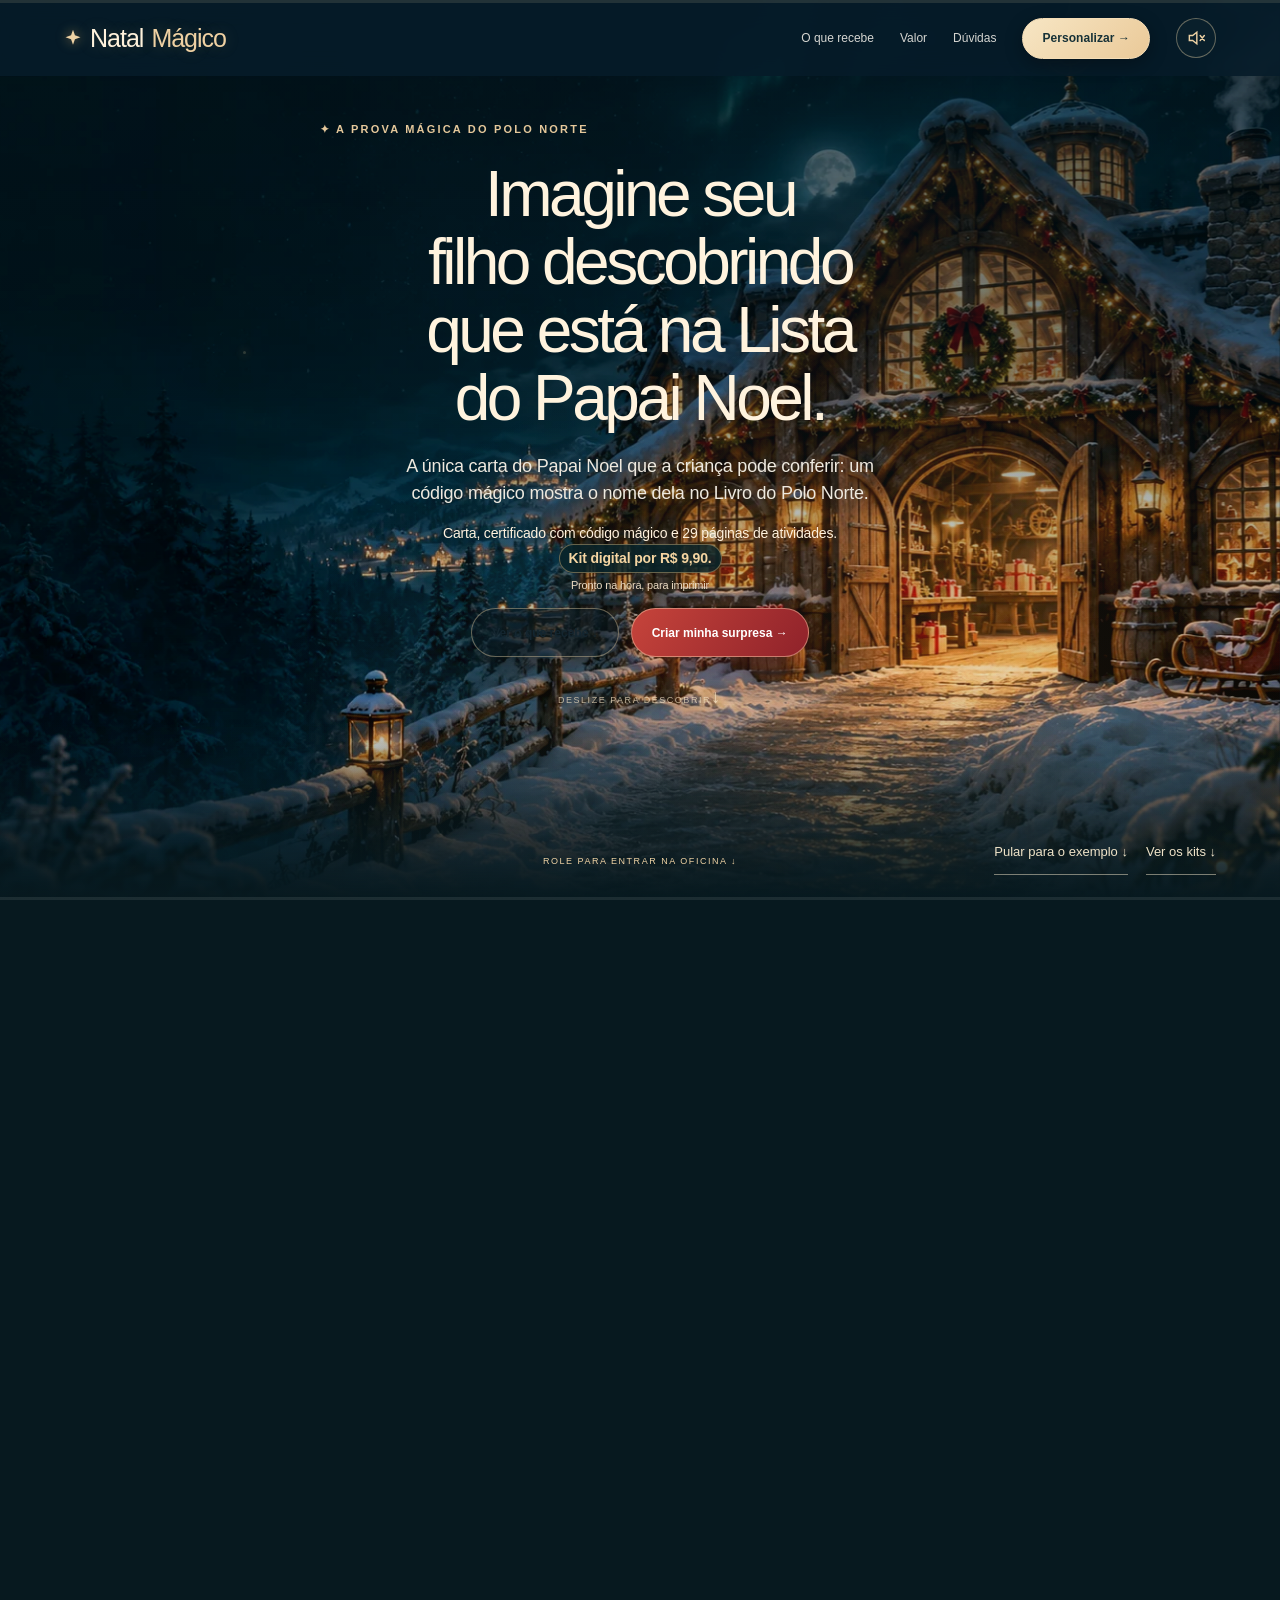
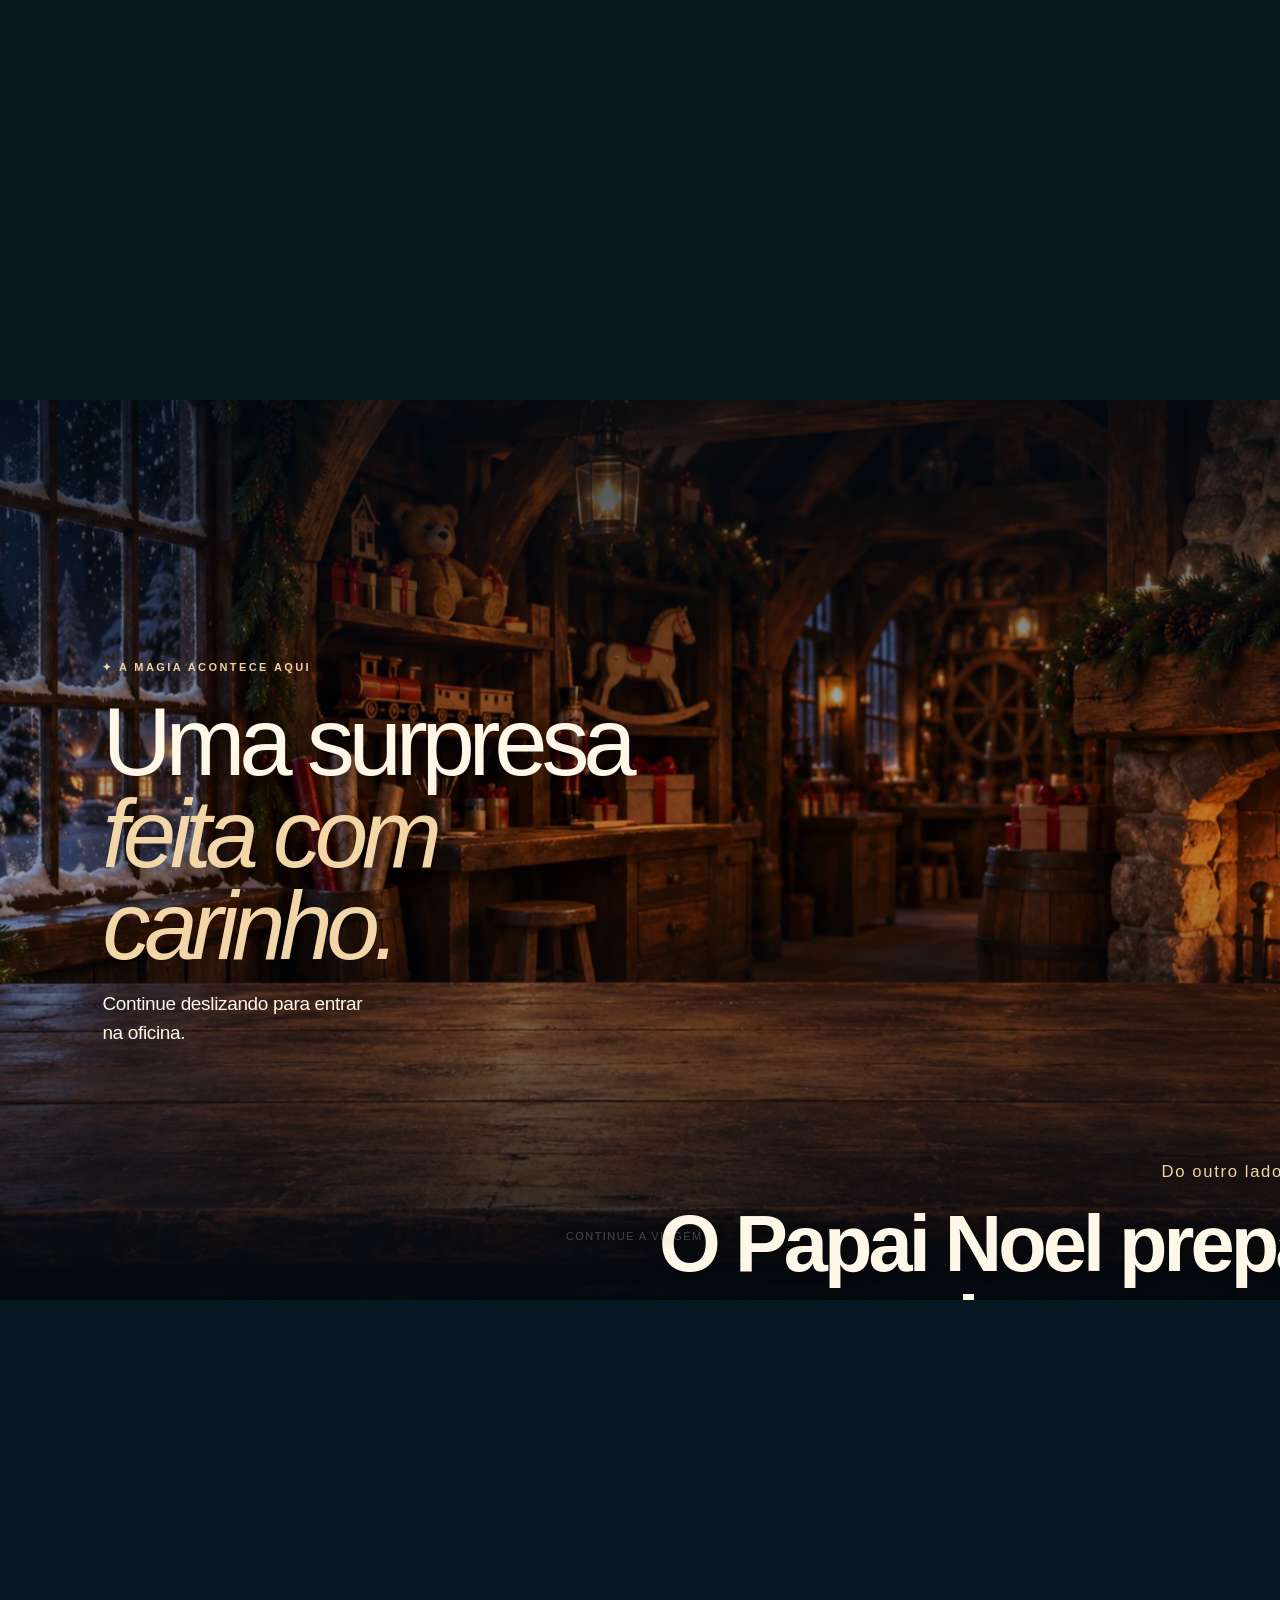
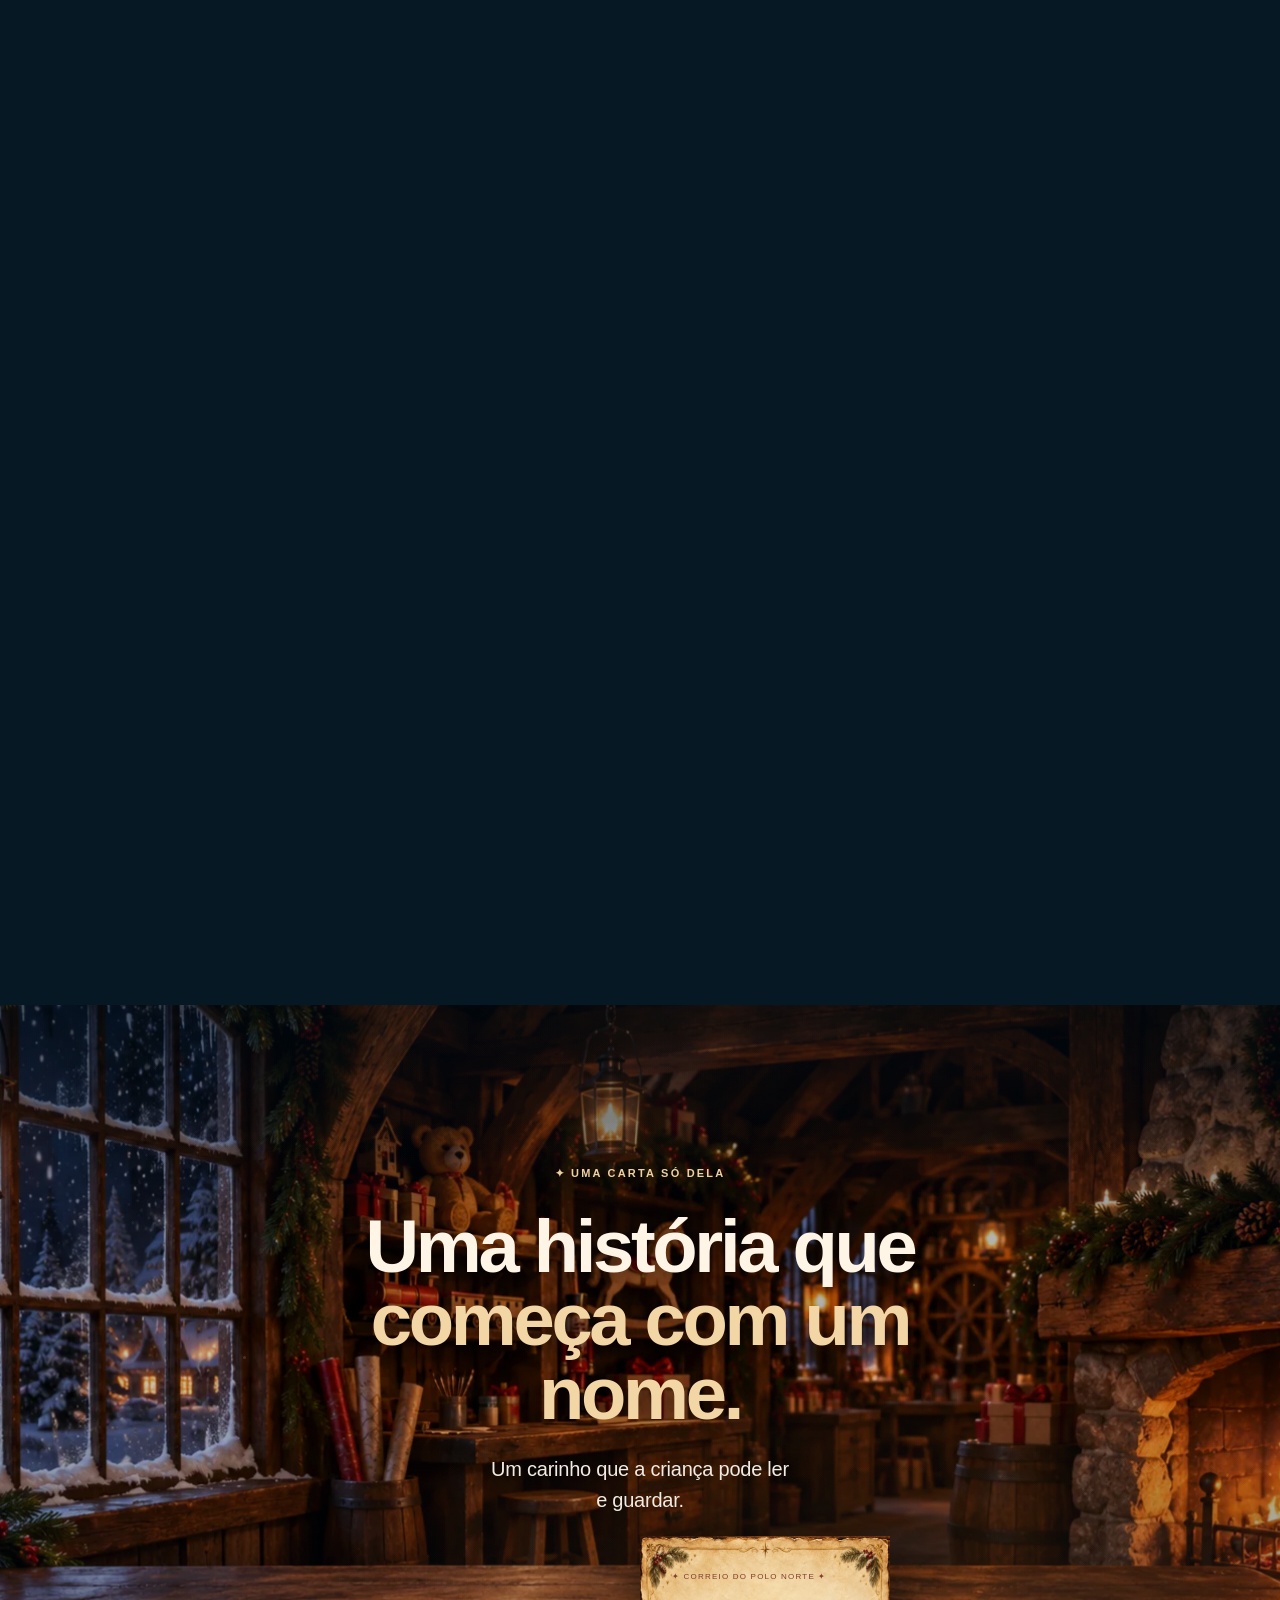
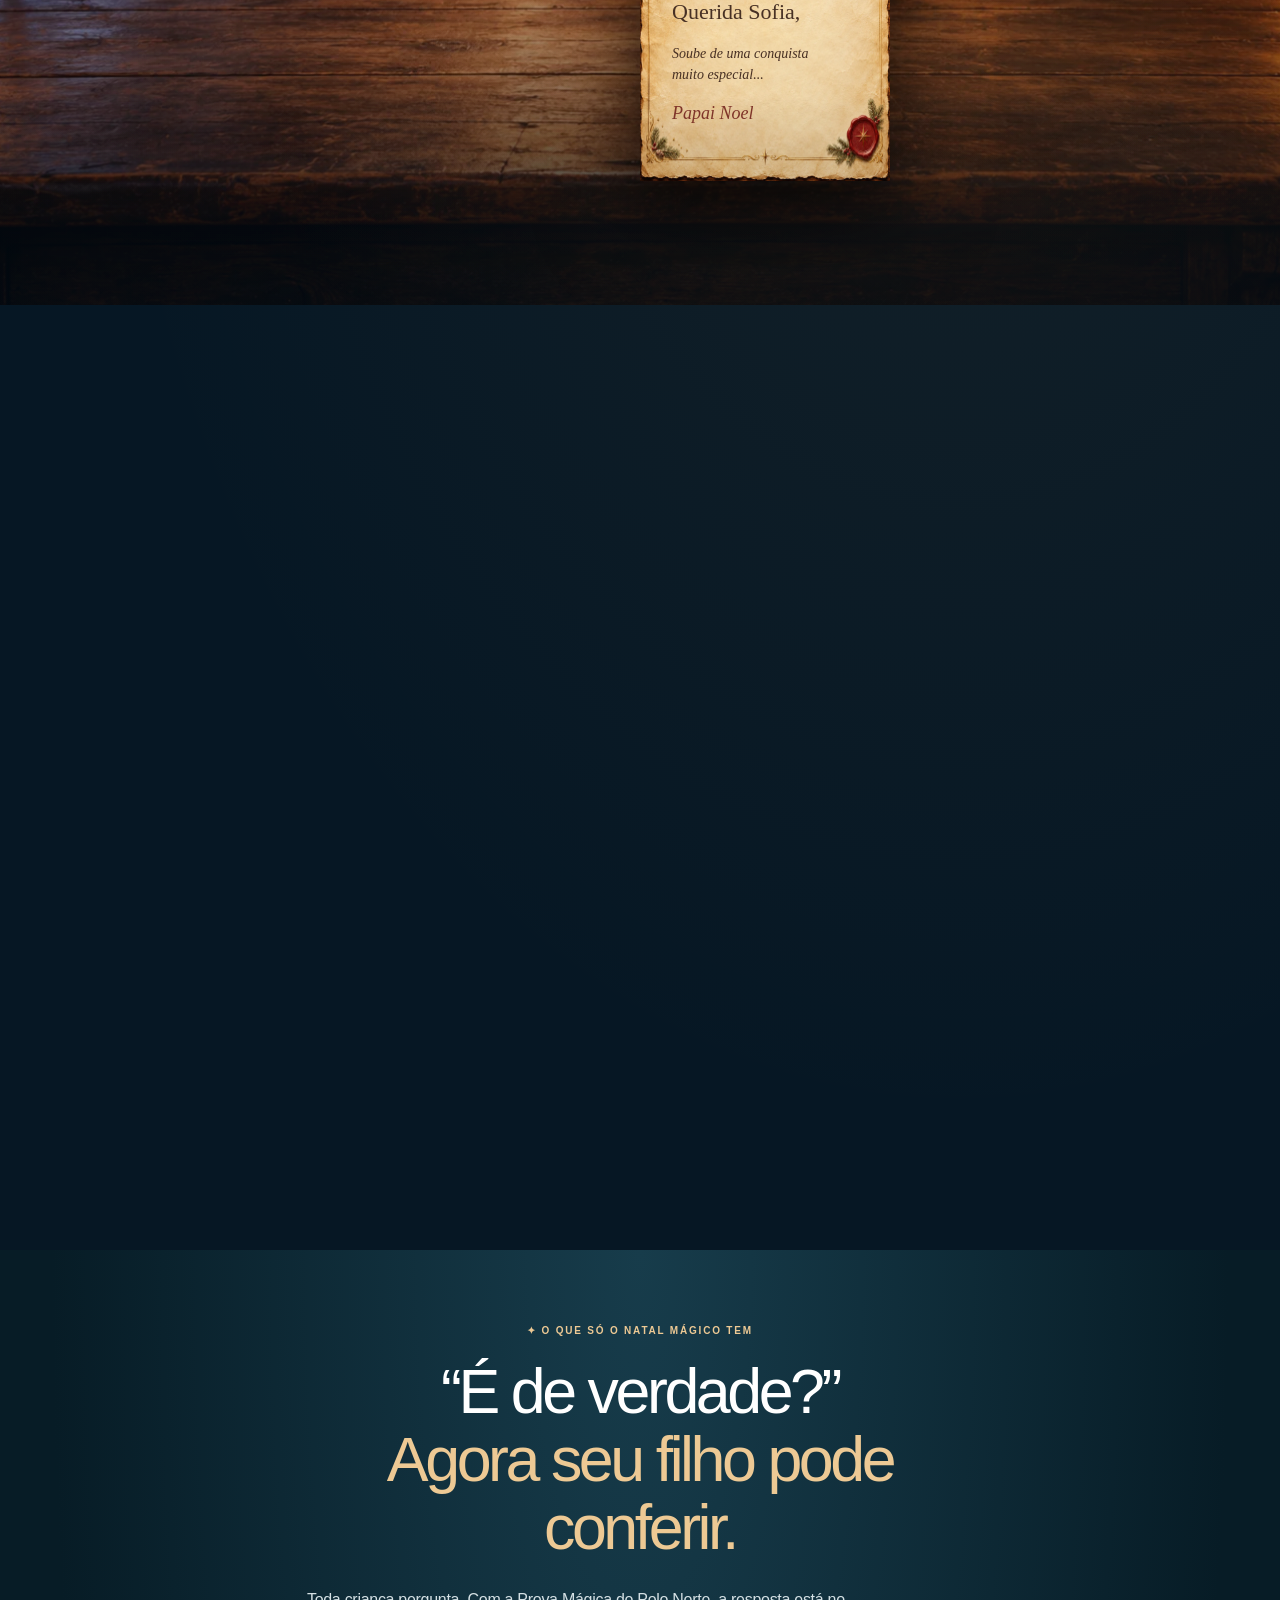
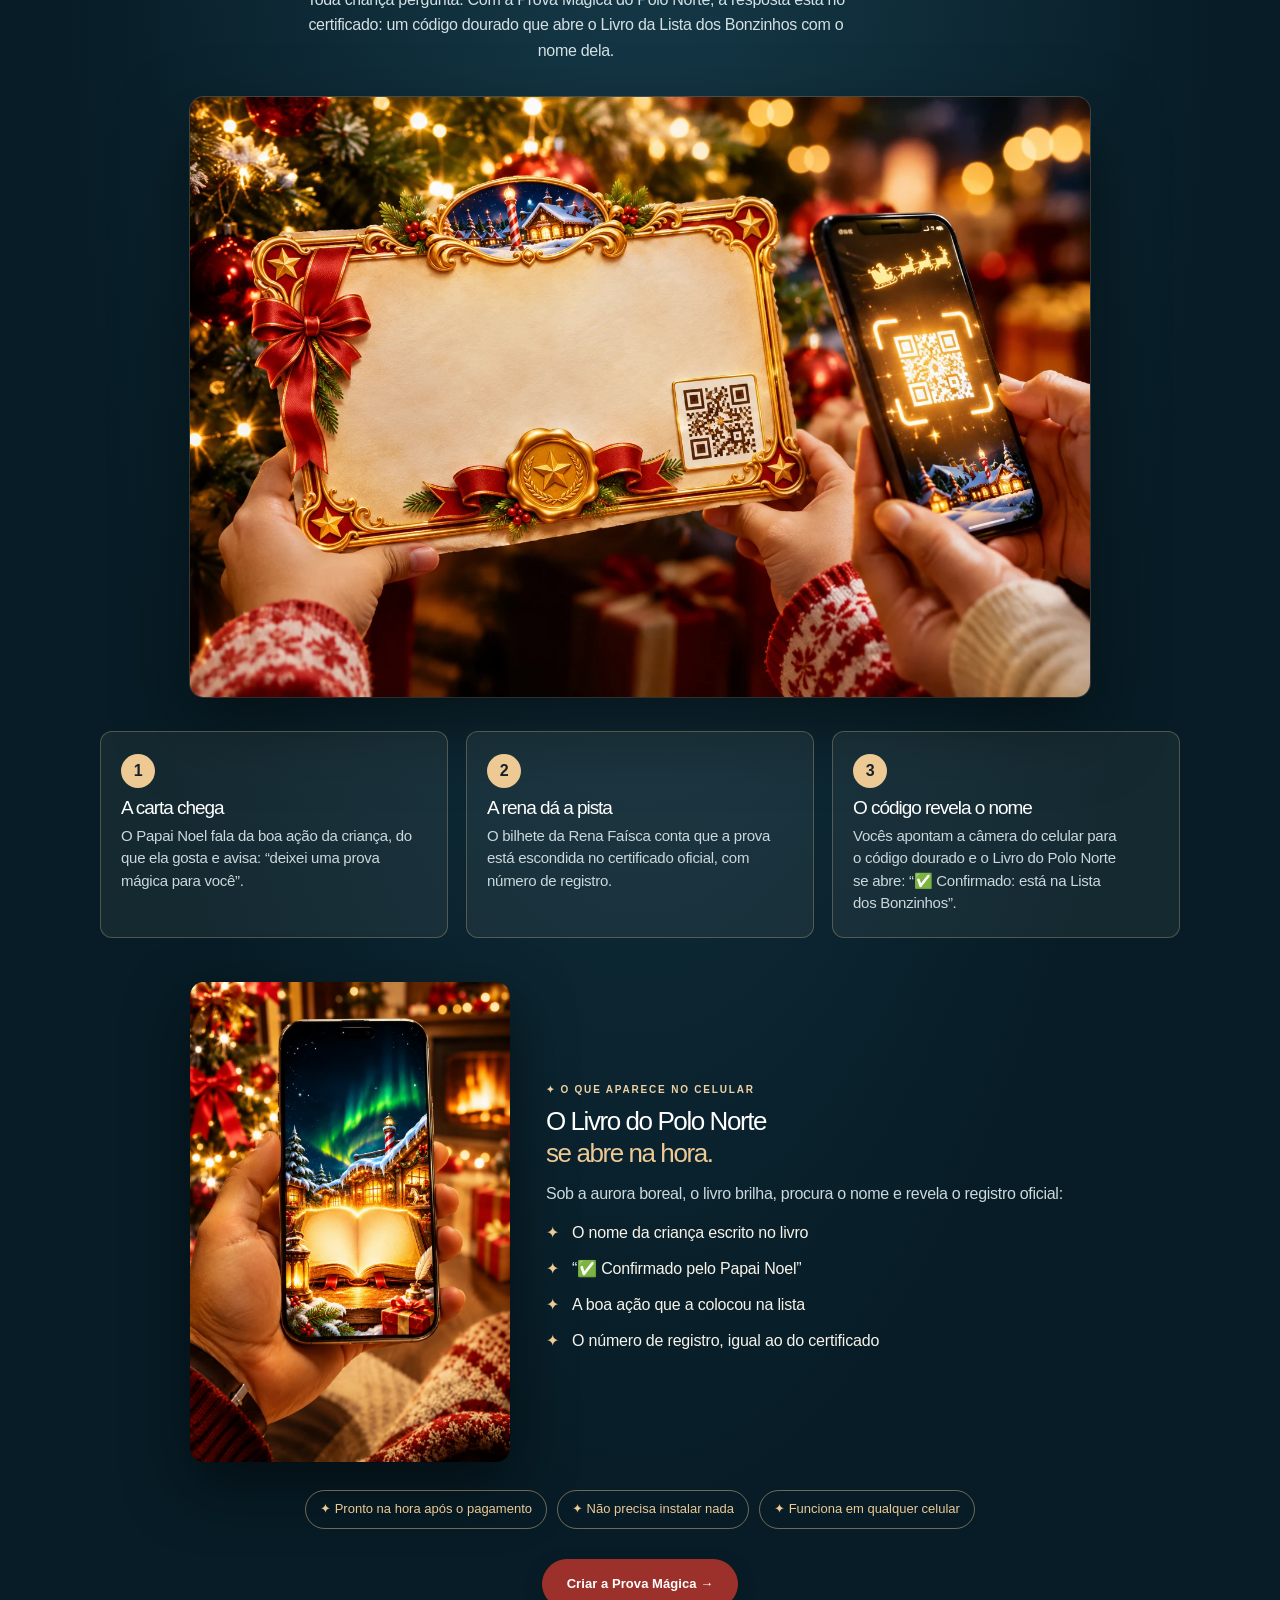
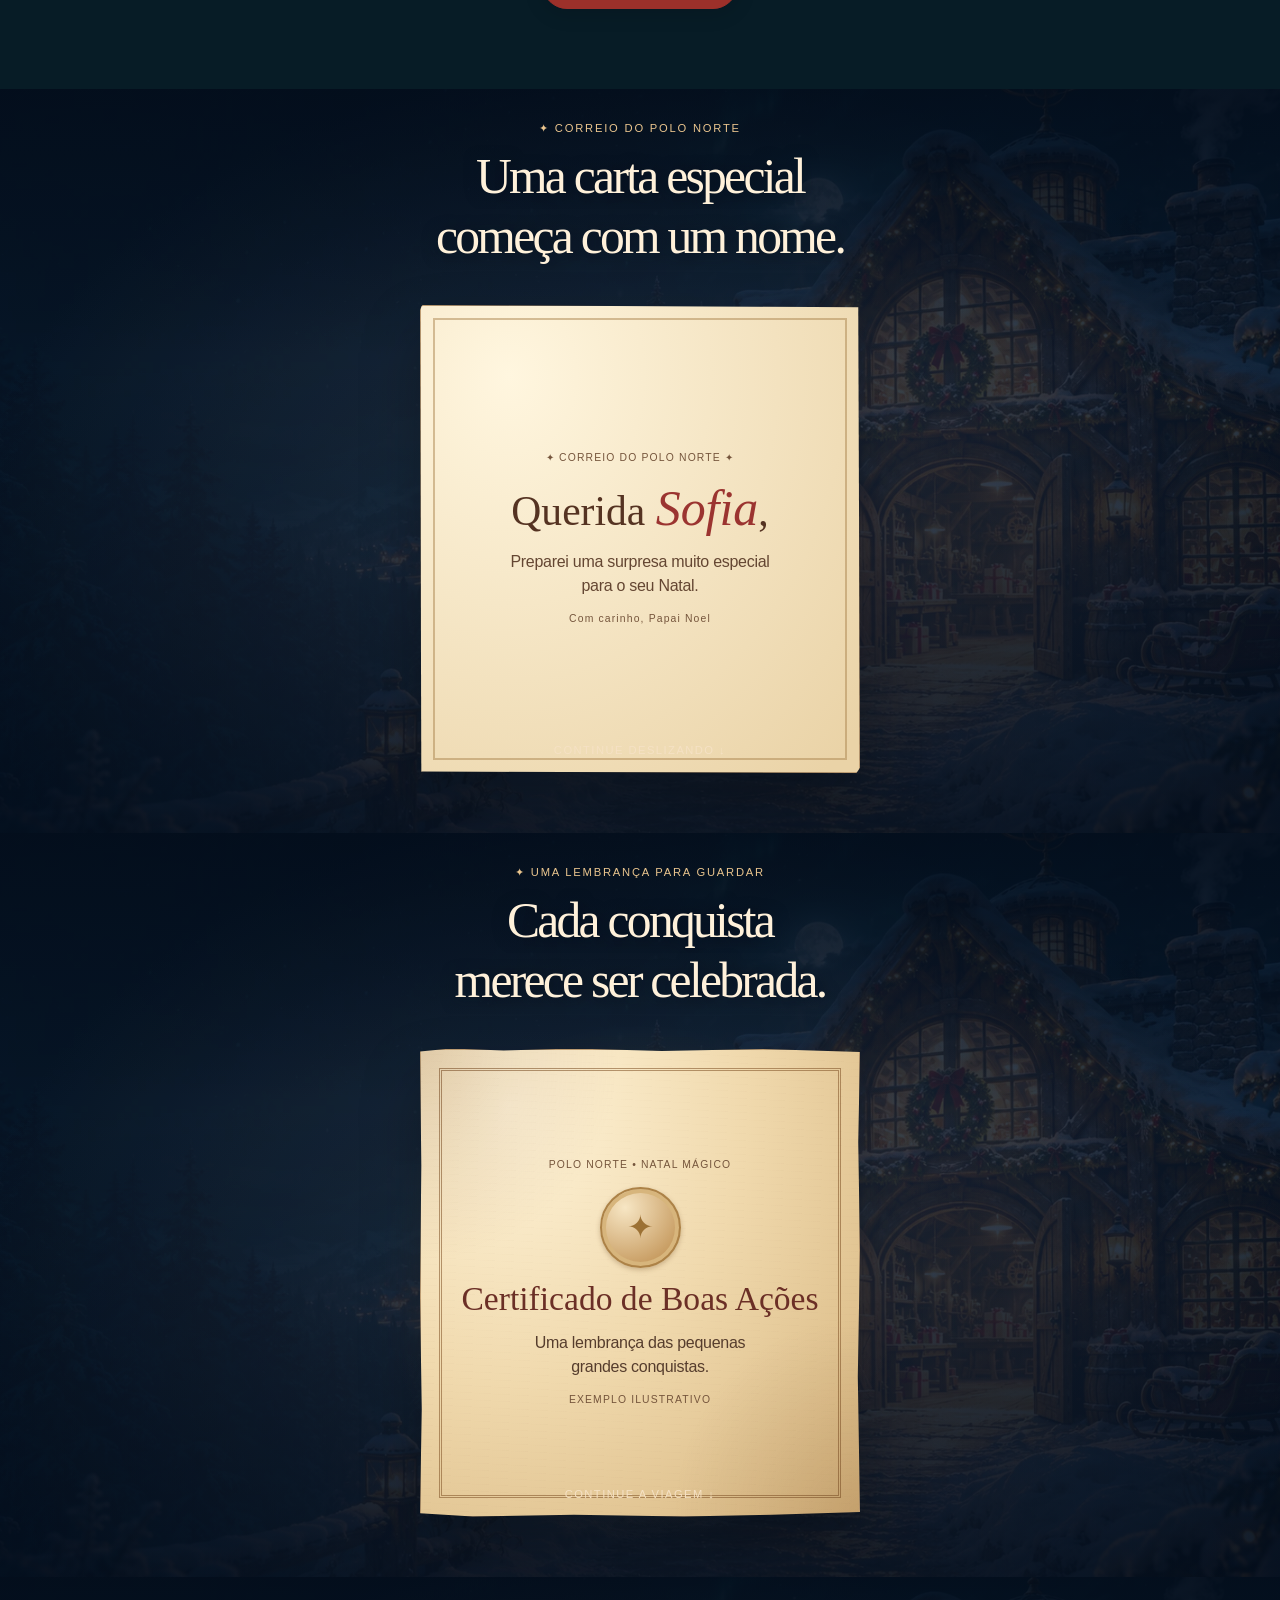
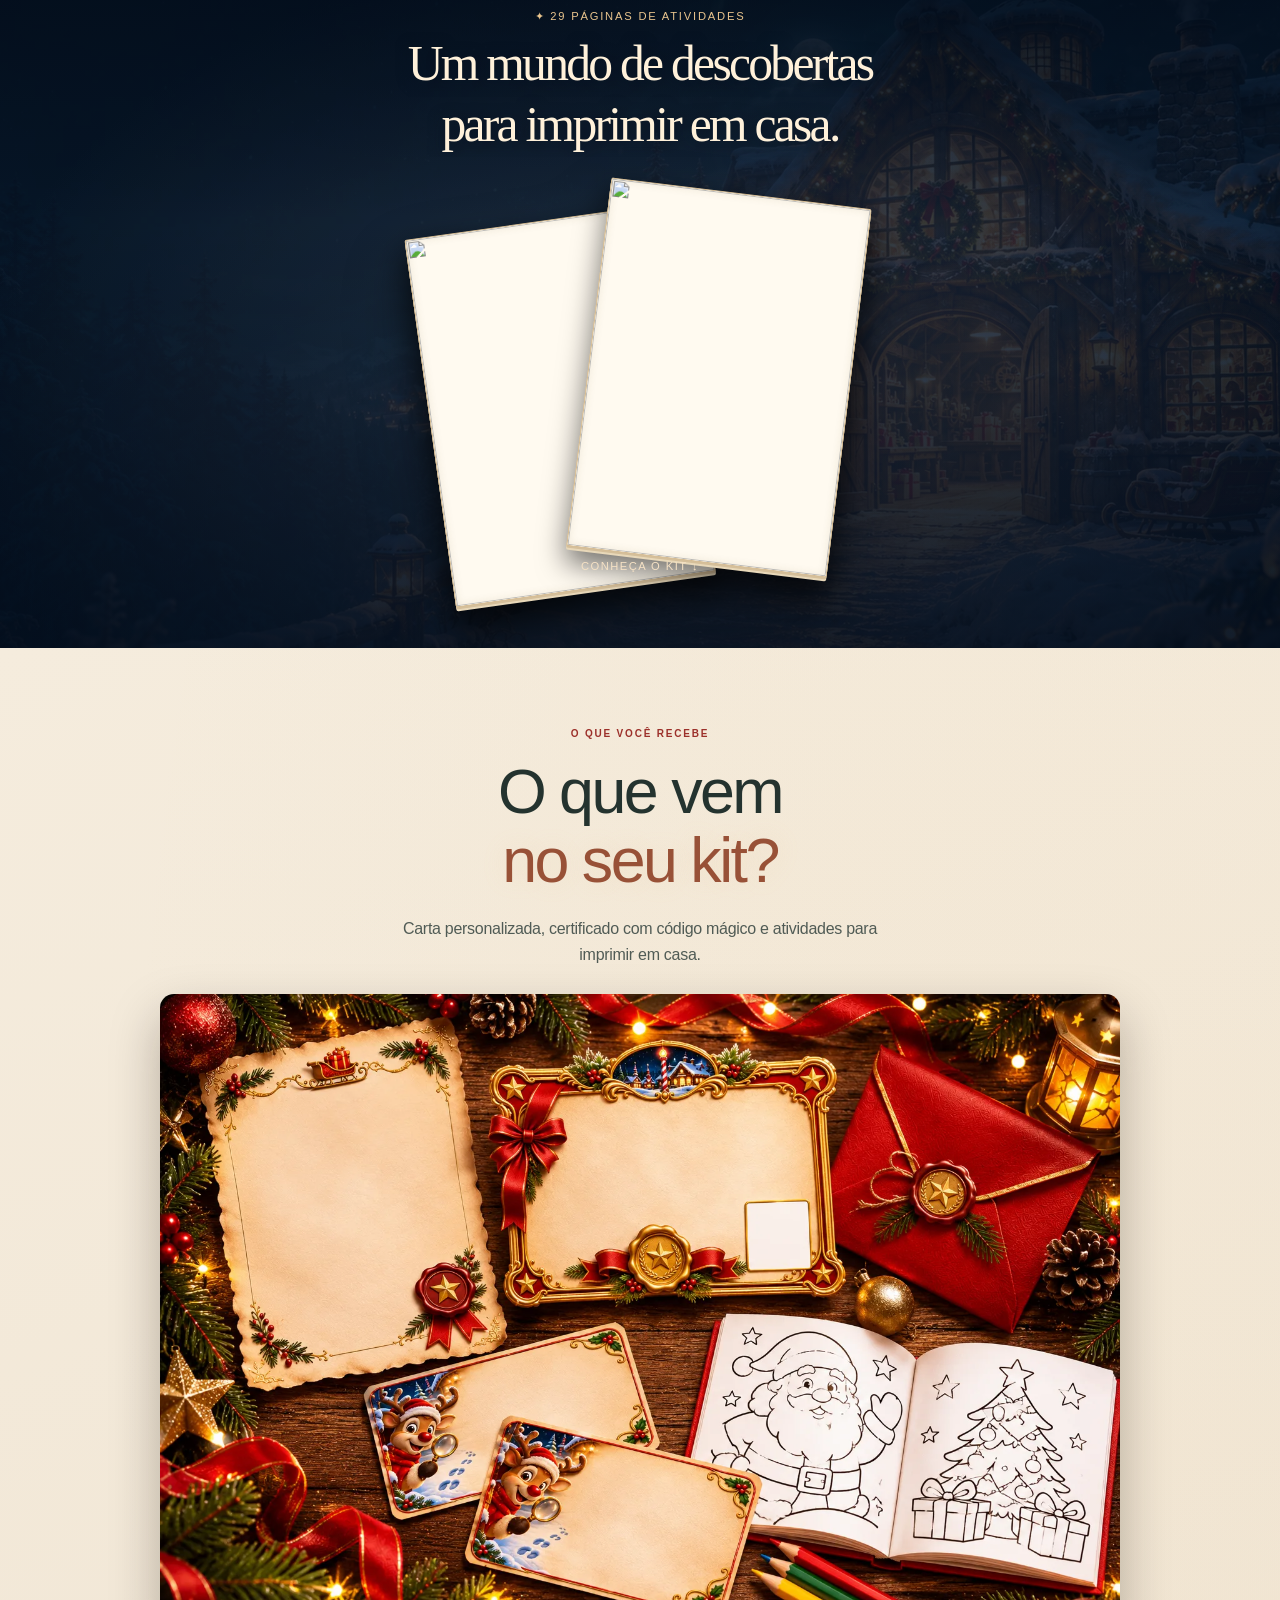
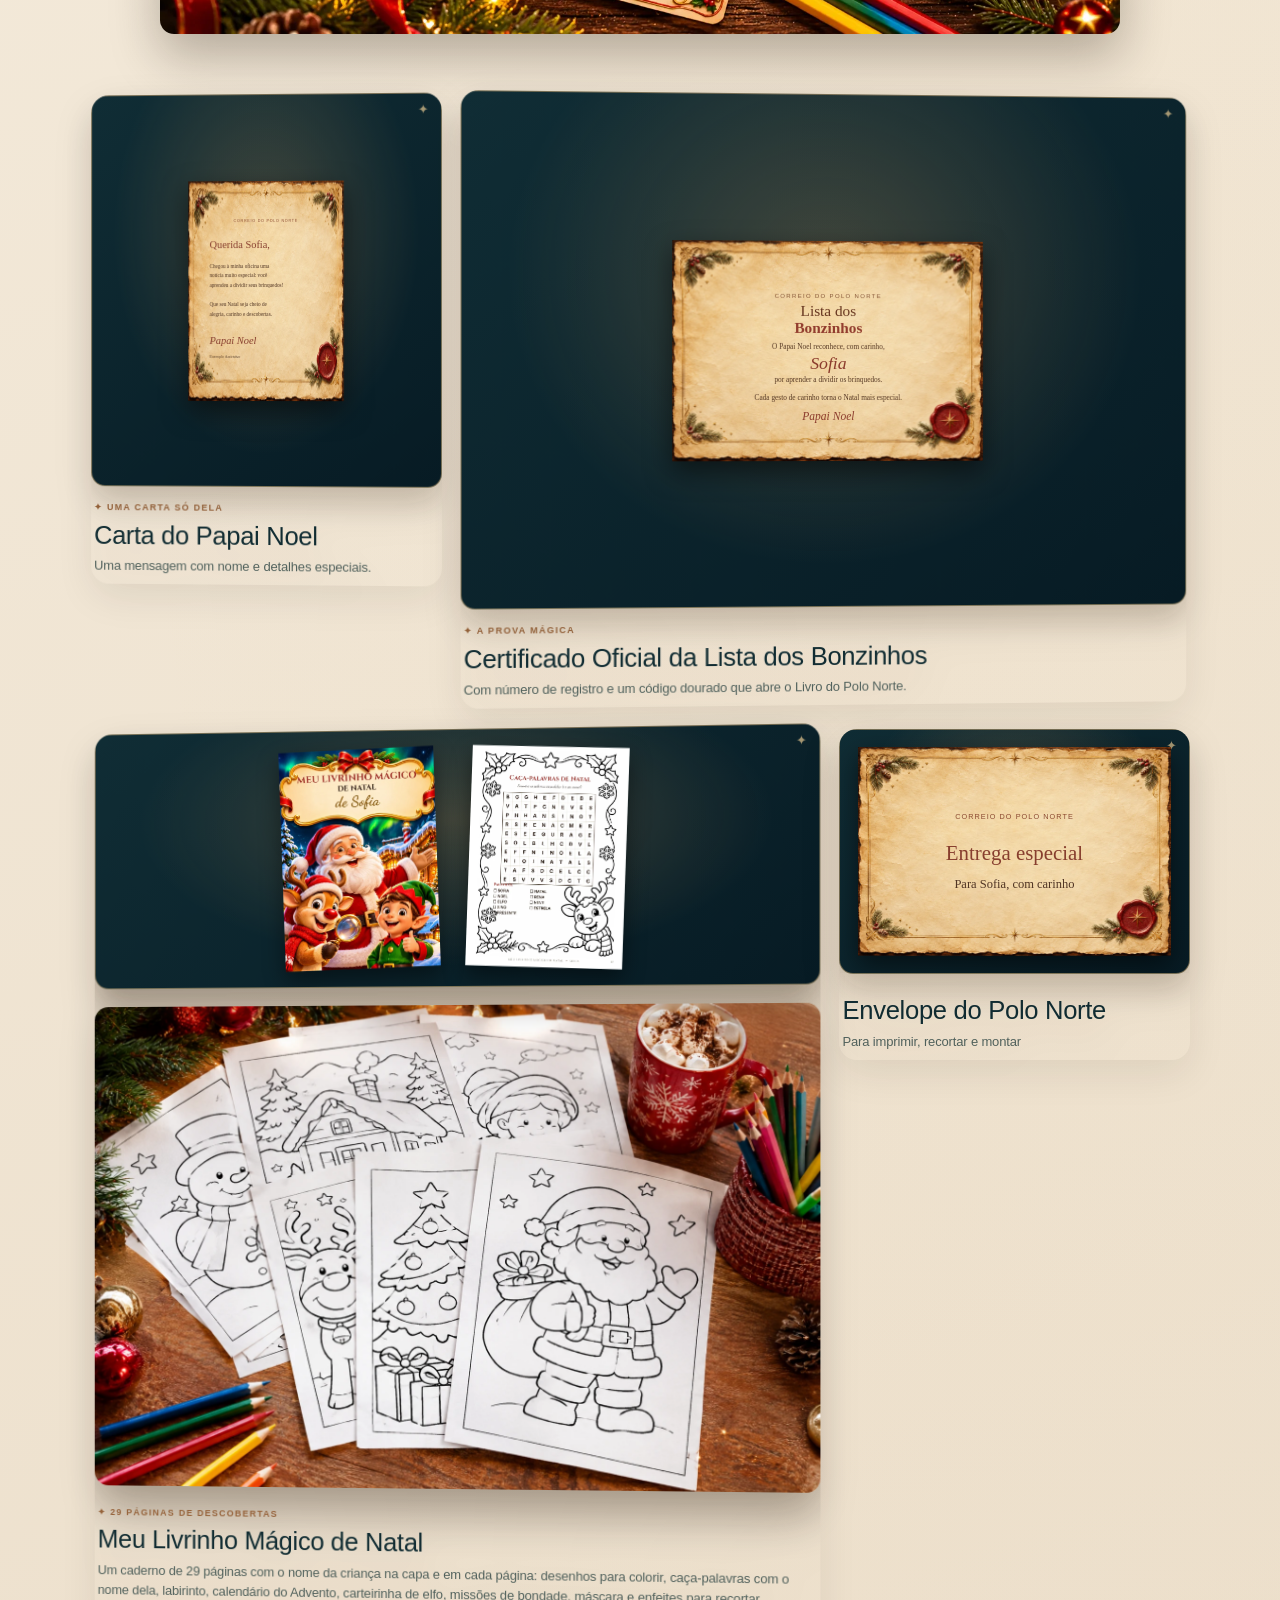
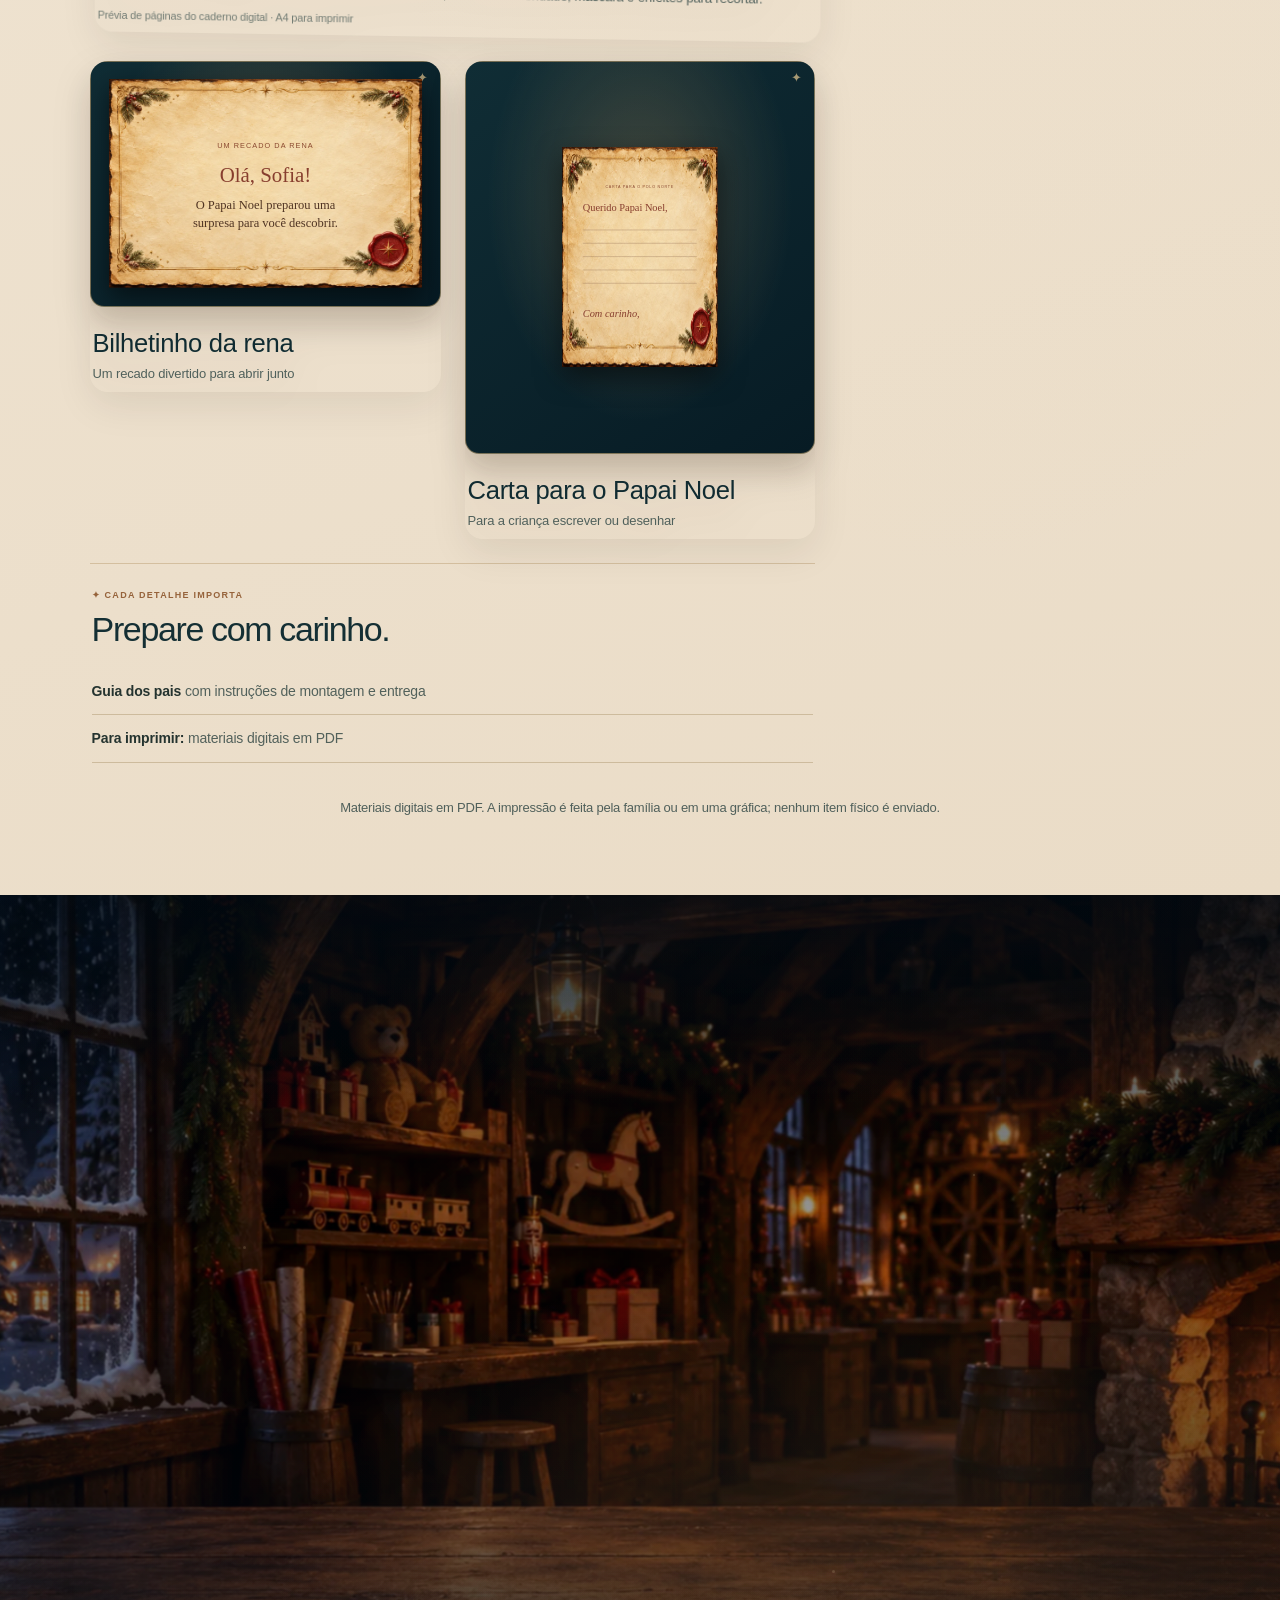
==== commit 4be3451f: "Cria as páginas de Política de Privacidade e Termos de Uso - privacidade.html e termos.html, no visu" ====
--- a/index.html
+++ b/index.html
@@ -345,7 +345,7 @@
     <ol class="stepper" id="stepper" aria-label="Etapas da personalização">
       <li class="active" data-s="1">1 · Criança</li><li data-s="2">2 · Detalhes</li><li data-s="3">3 · Revisão</li>
     </ol>
-    <p class="small" style="margin:8px 0 14px">Ao continuar, consulte nossa <a href="/privacidade">Política de Privacidade</a> e os <a href="/termos">Termos de Uso</a>.</p>
+    <p class="small" style="margin:8px 0 14px">Ao continuar, consulte nossa <a href="privacidade.html">Política de Privacidade</a> e os <a href="termos.html">Termos de Uso</a>.</p>
     <form id="form" novalidate="" autocomplete="off">
       <fieldset data-panel="1">
         <legend tabindex="-1">Sobre a criança</legend>
@@ -436,7 +436,7 @@
   <a class="btn" href="#personalizar" data-track="cta_final">Personalizar a surpresa →</a>
 </div>
 
-<footer><div class="brand">Natal <span>Mágico</span></div><div>Kit digital para imprimir. Após a confirmação do pagamento, a Prova Mágica e o Livrinho Mágico são gerados na hora.</div><div>Suporte (somente WhatsApp): <a href="https://wa.me/5515997663247" target="_blank" rel="noopener">WhatsApp (15) 99766-3247</a></div><a href="/privacidade">Privacidade</a><a href="/termos">Termos de uso</a><a href="#duvidas">Dúvidas ↑</a></footer>
+<footer><div class="brand">Natal <span>Mágico</span></div><div>Kit digital para imprimir. Após a confirmação do pagamento, a Prova Mágica e o Livrinho Mágico são gerados na hora.</div><div>Suporte (somente WhatsApp): <a href="https://wa.me/5515997663247" target="_blank" rel="noopener">WhatsApp (15) 99766-3247</a></div><a href="privacidade.html">Privacidade</a><a href="termos.html">Termos de uso</a><a href="#duvidas">Dúvidas ↑</a></footer>
 
 <noscript><p>Algumas animações e o formulário precisam de JavaScript. O conteúdo da página continua disponível.</p></noscript>
 <div class="guide-spotlight" id="guide-spotlight" aria-hidden="true"></div>
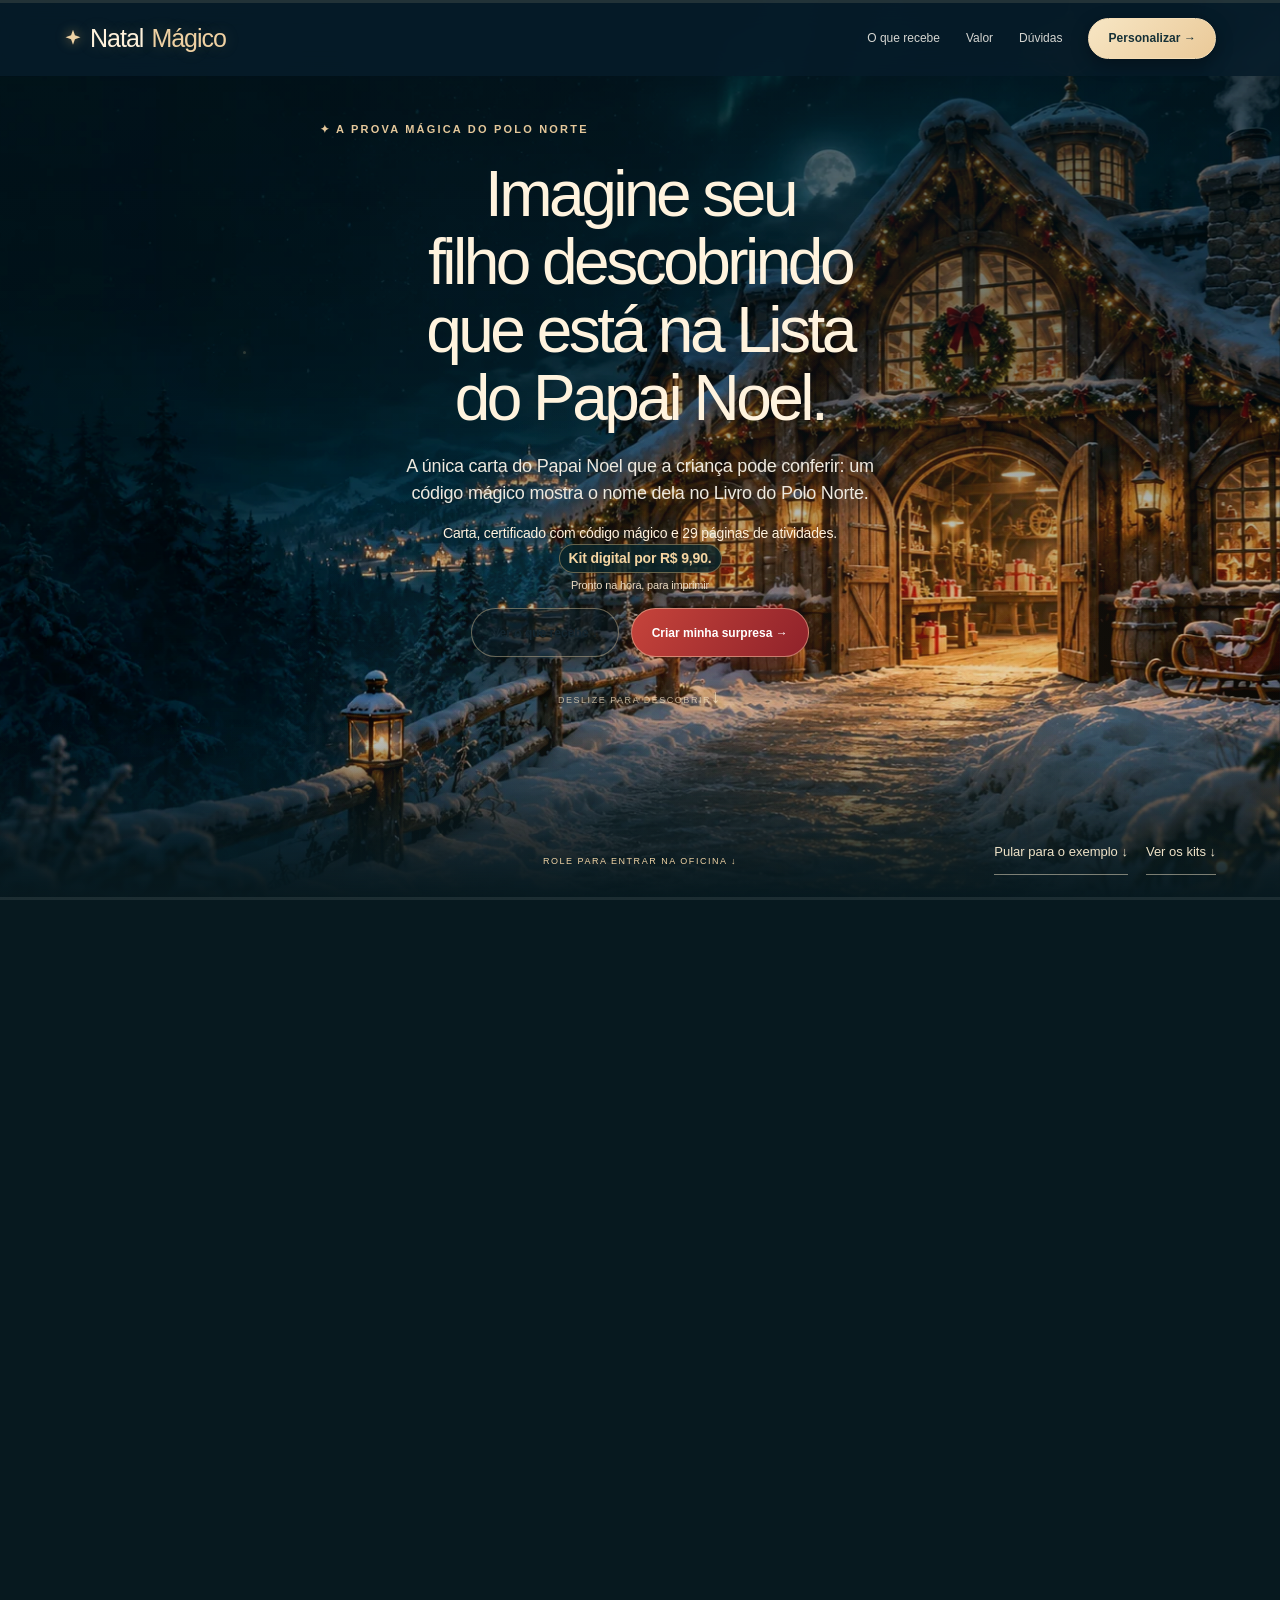
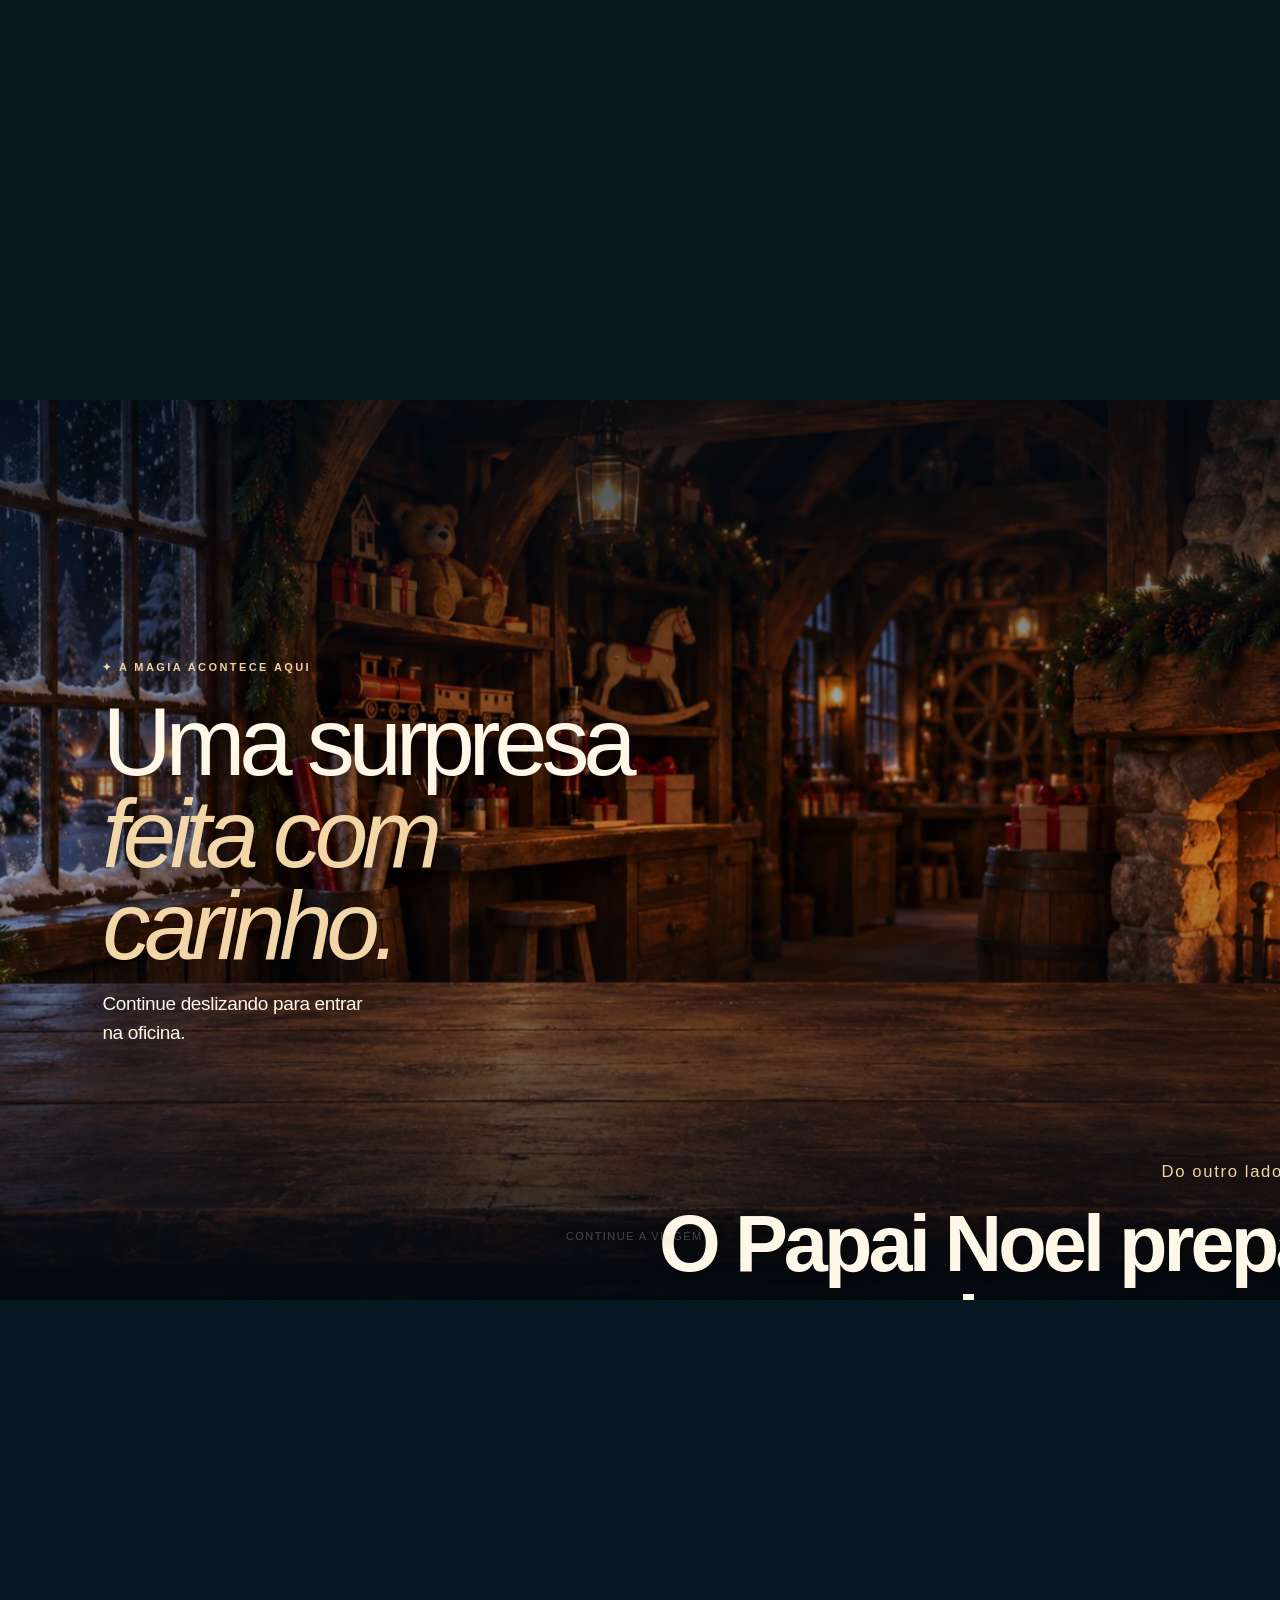
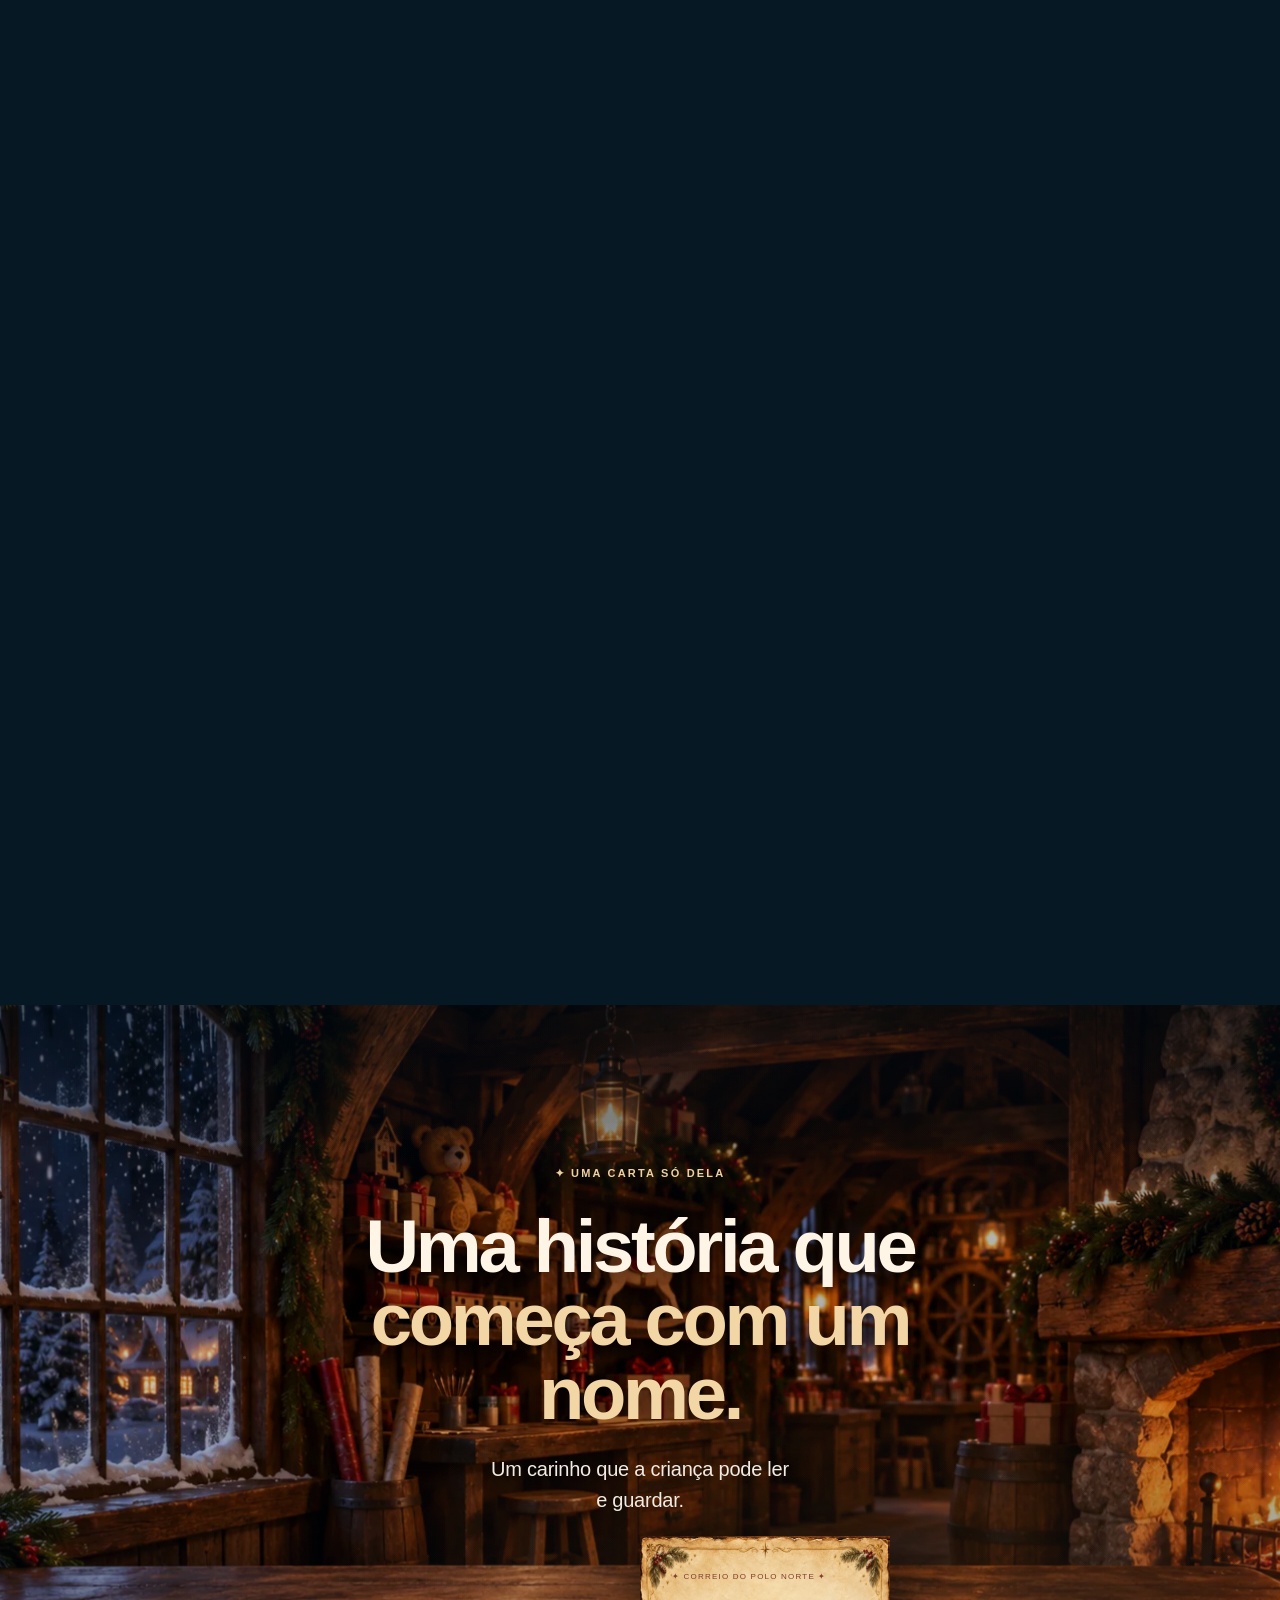
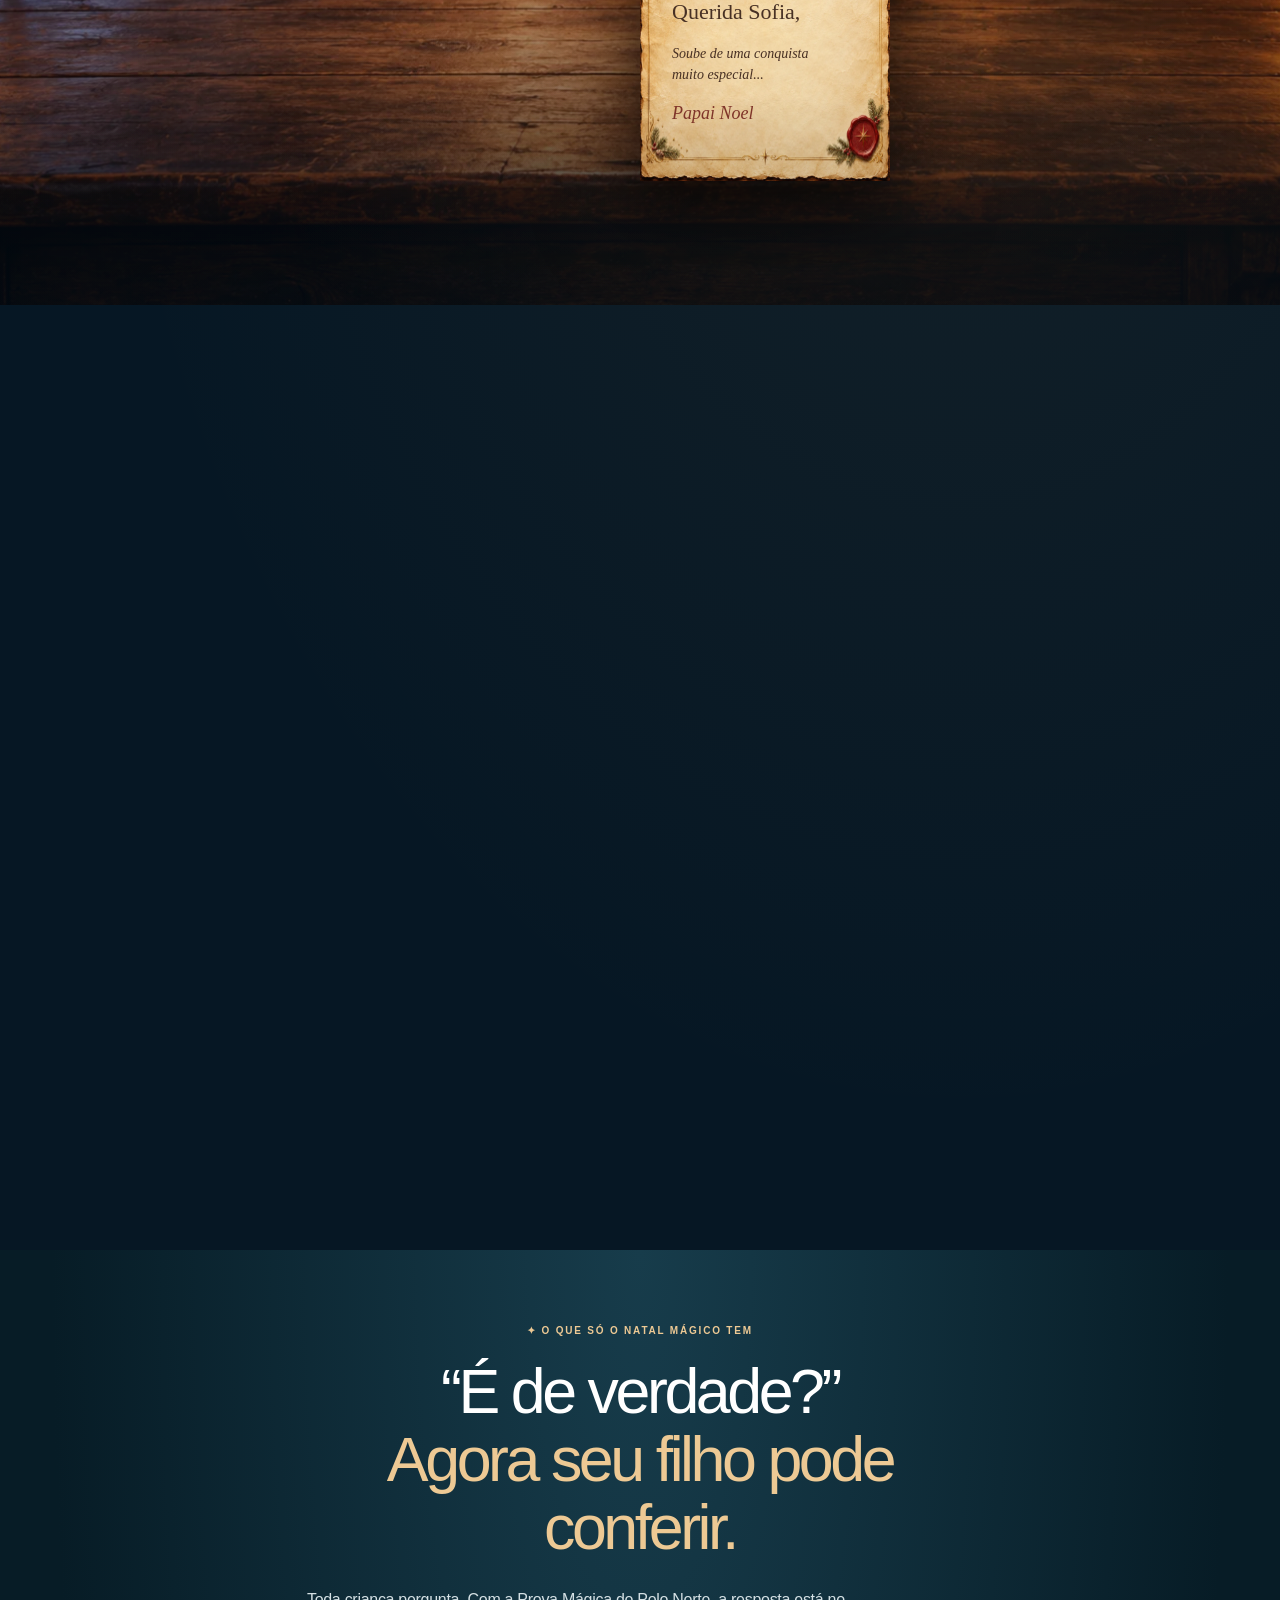
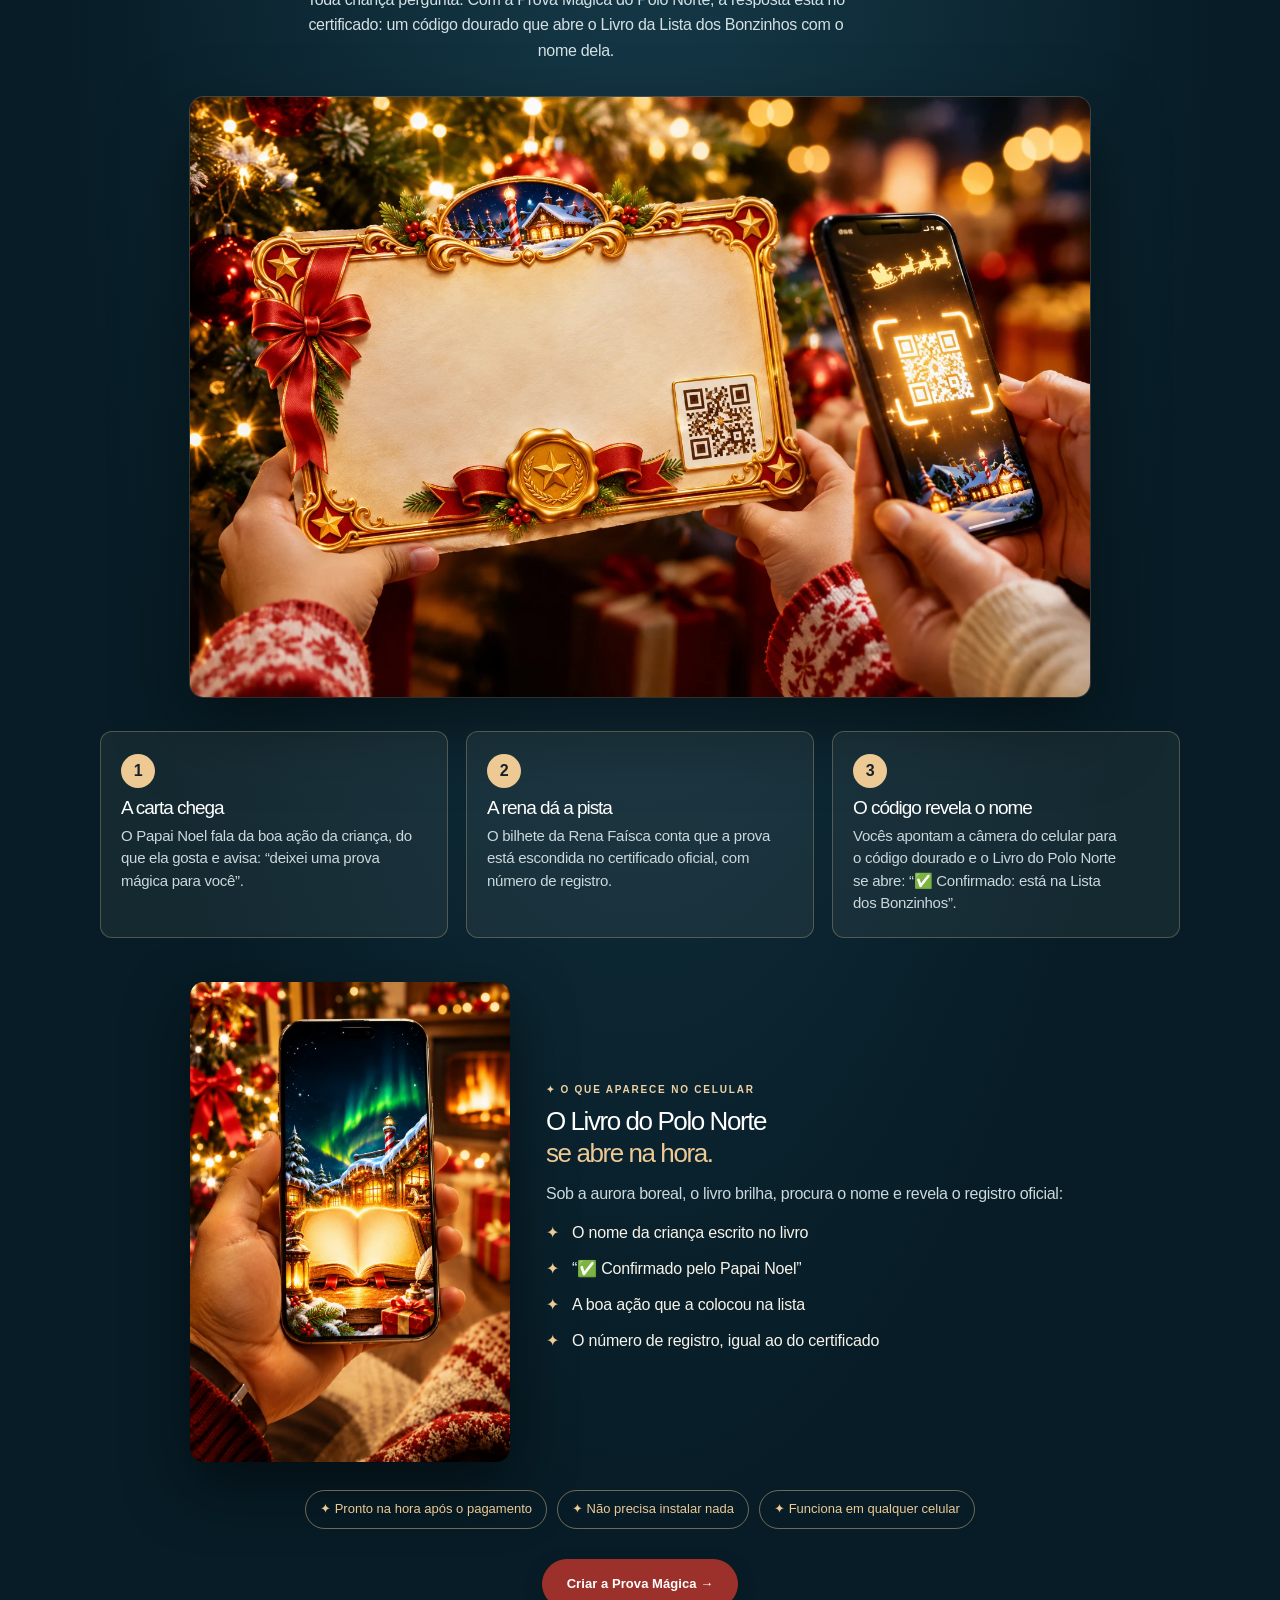
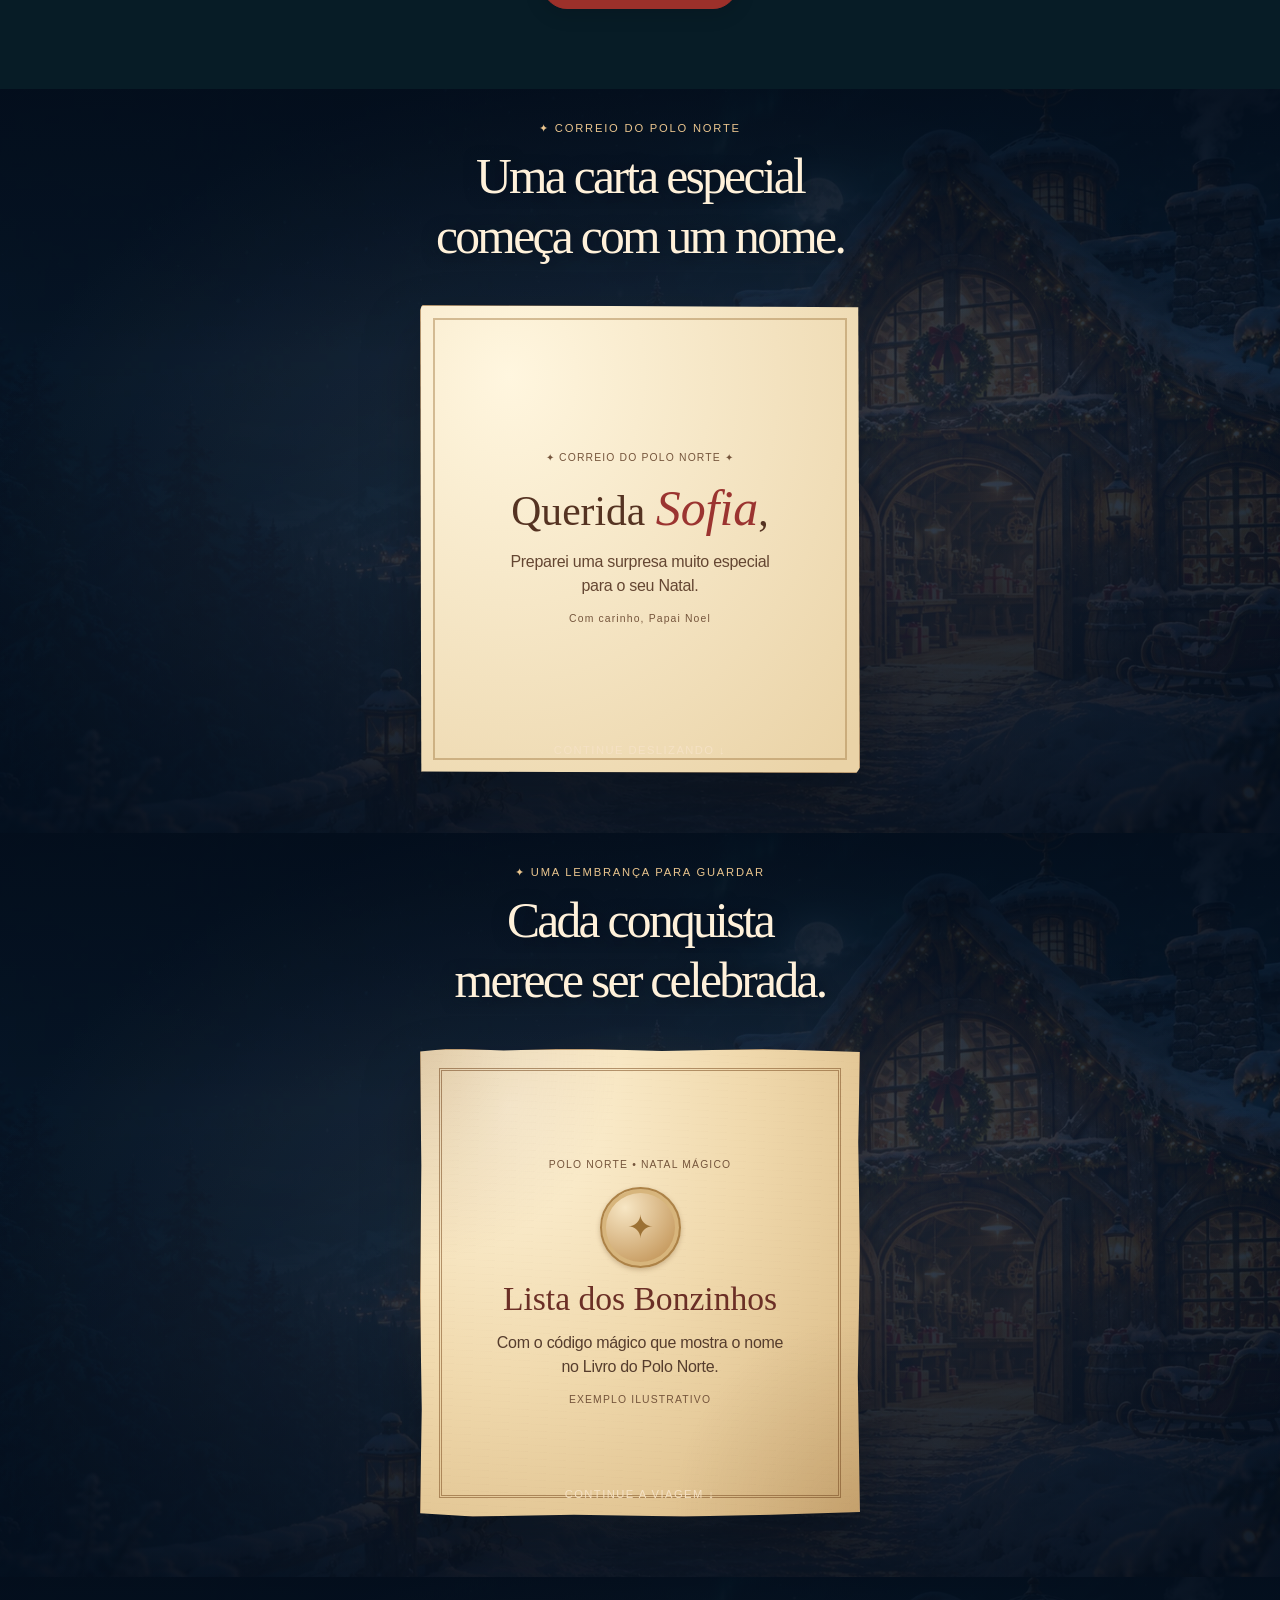
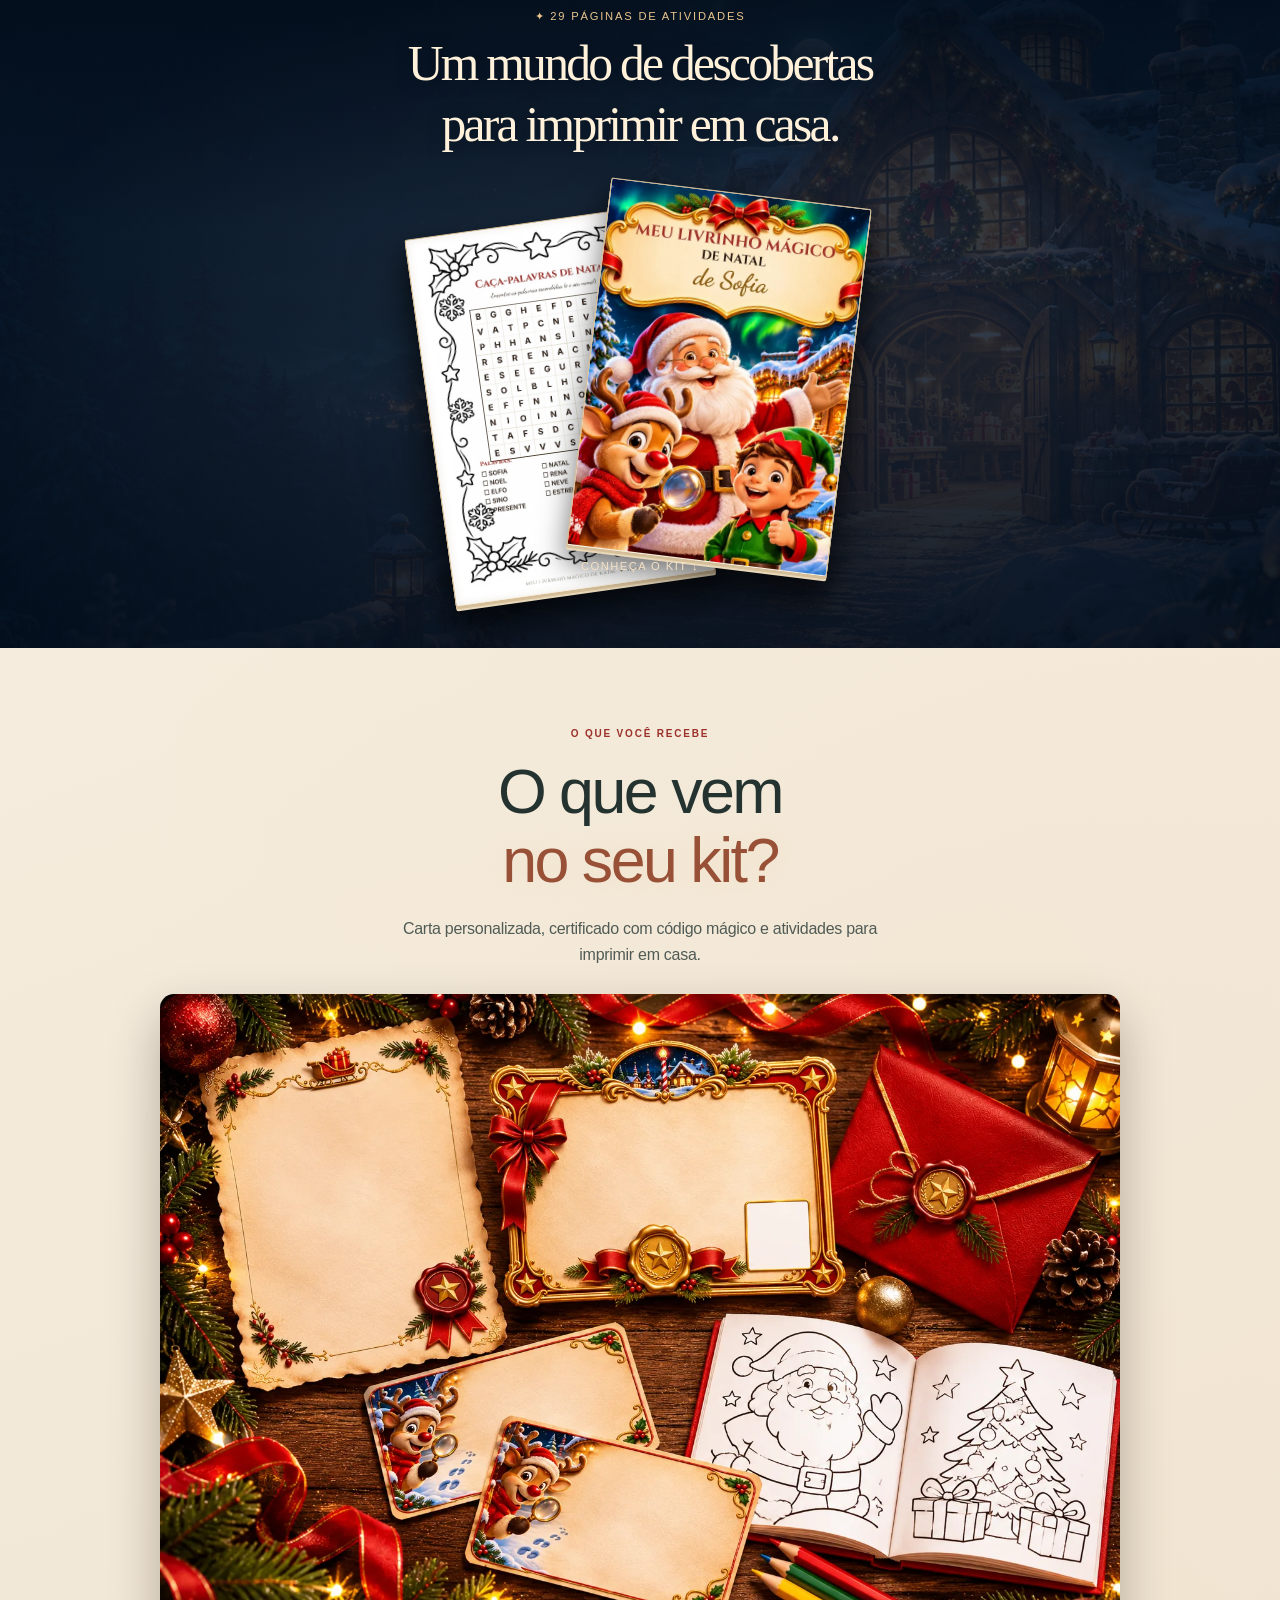
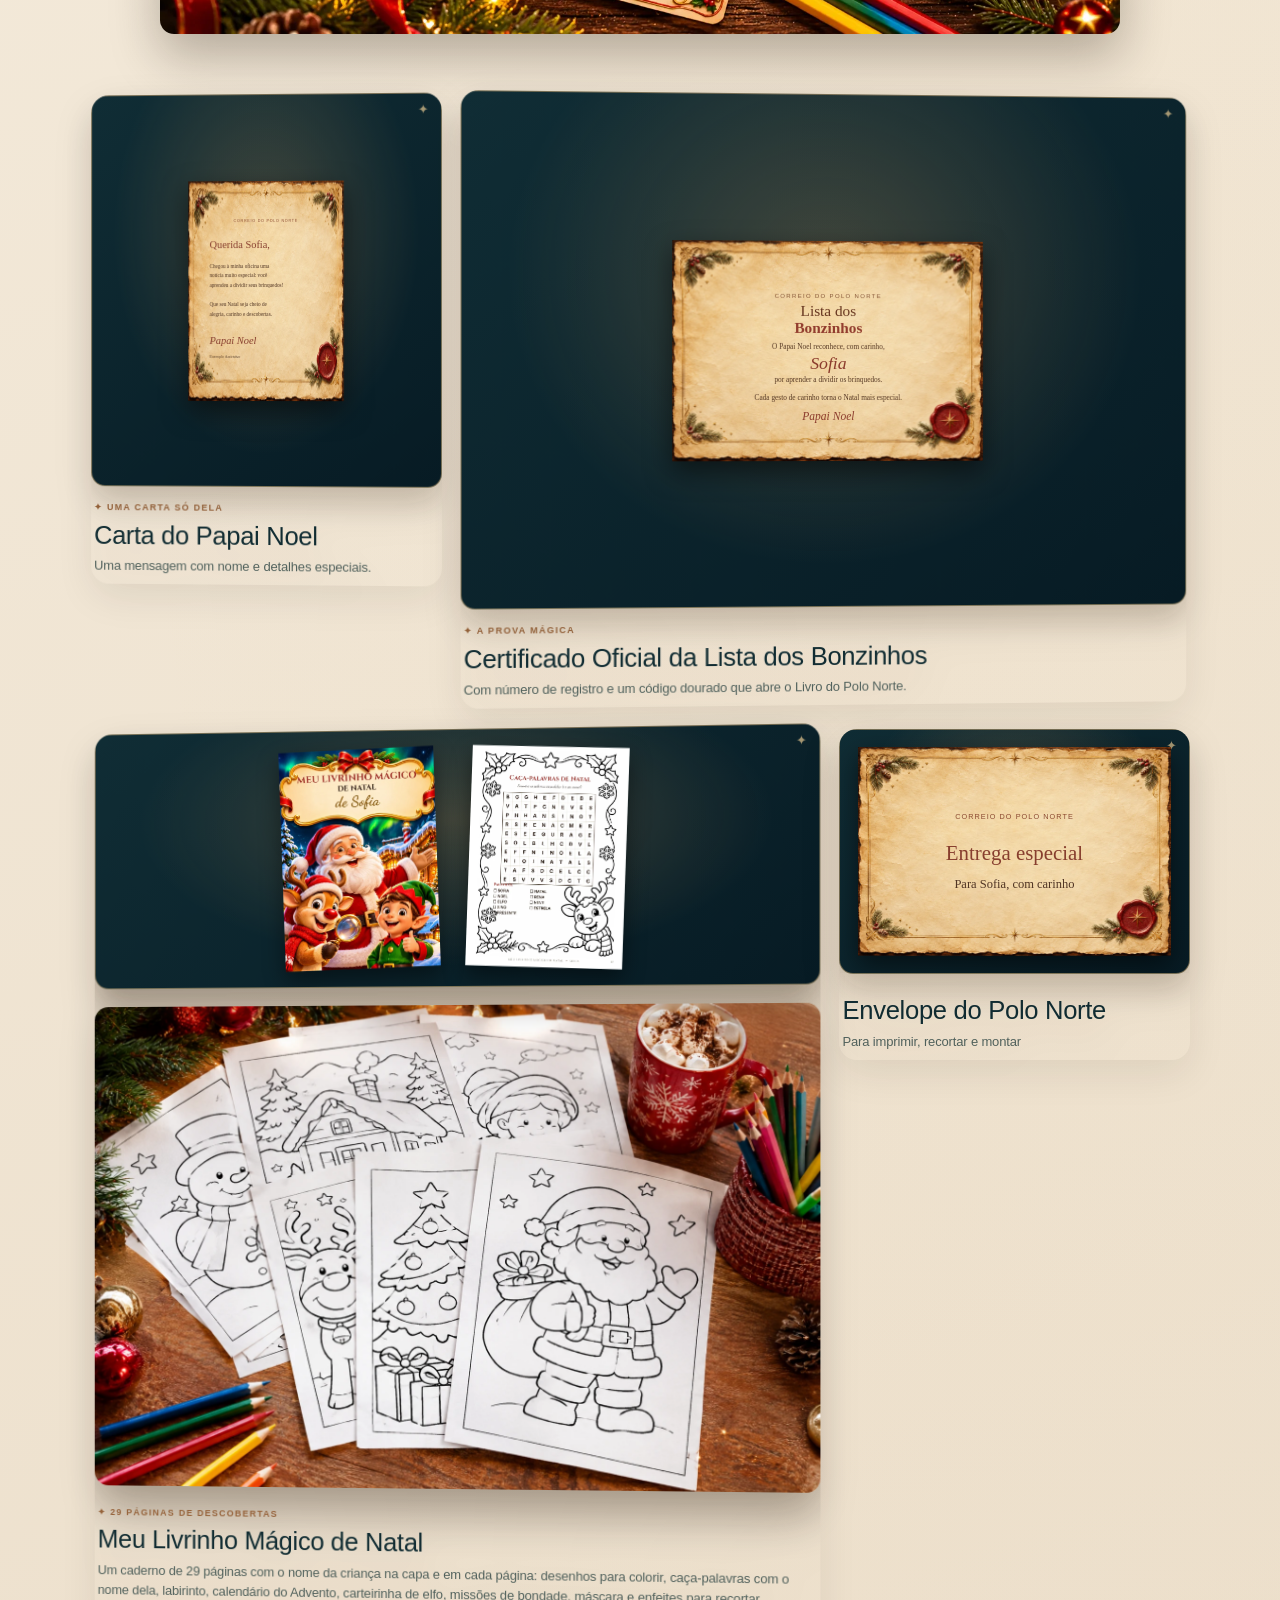
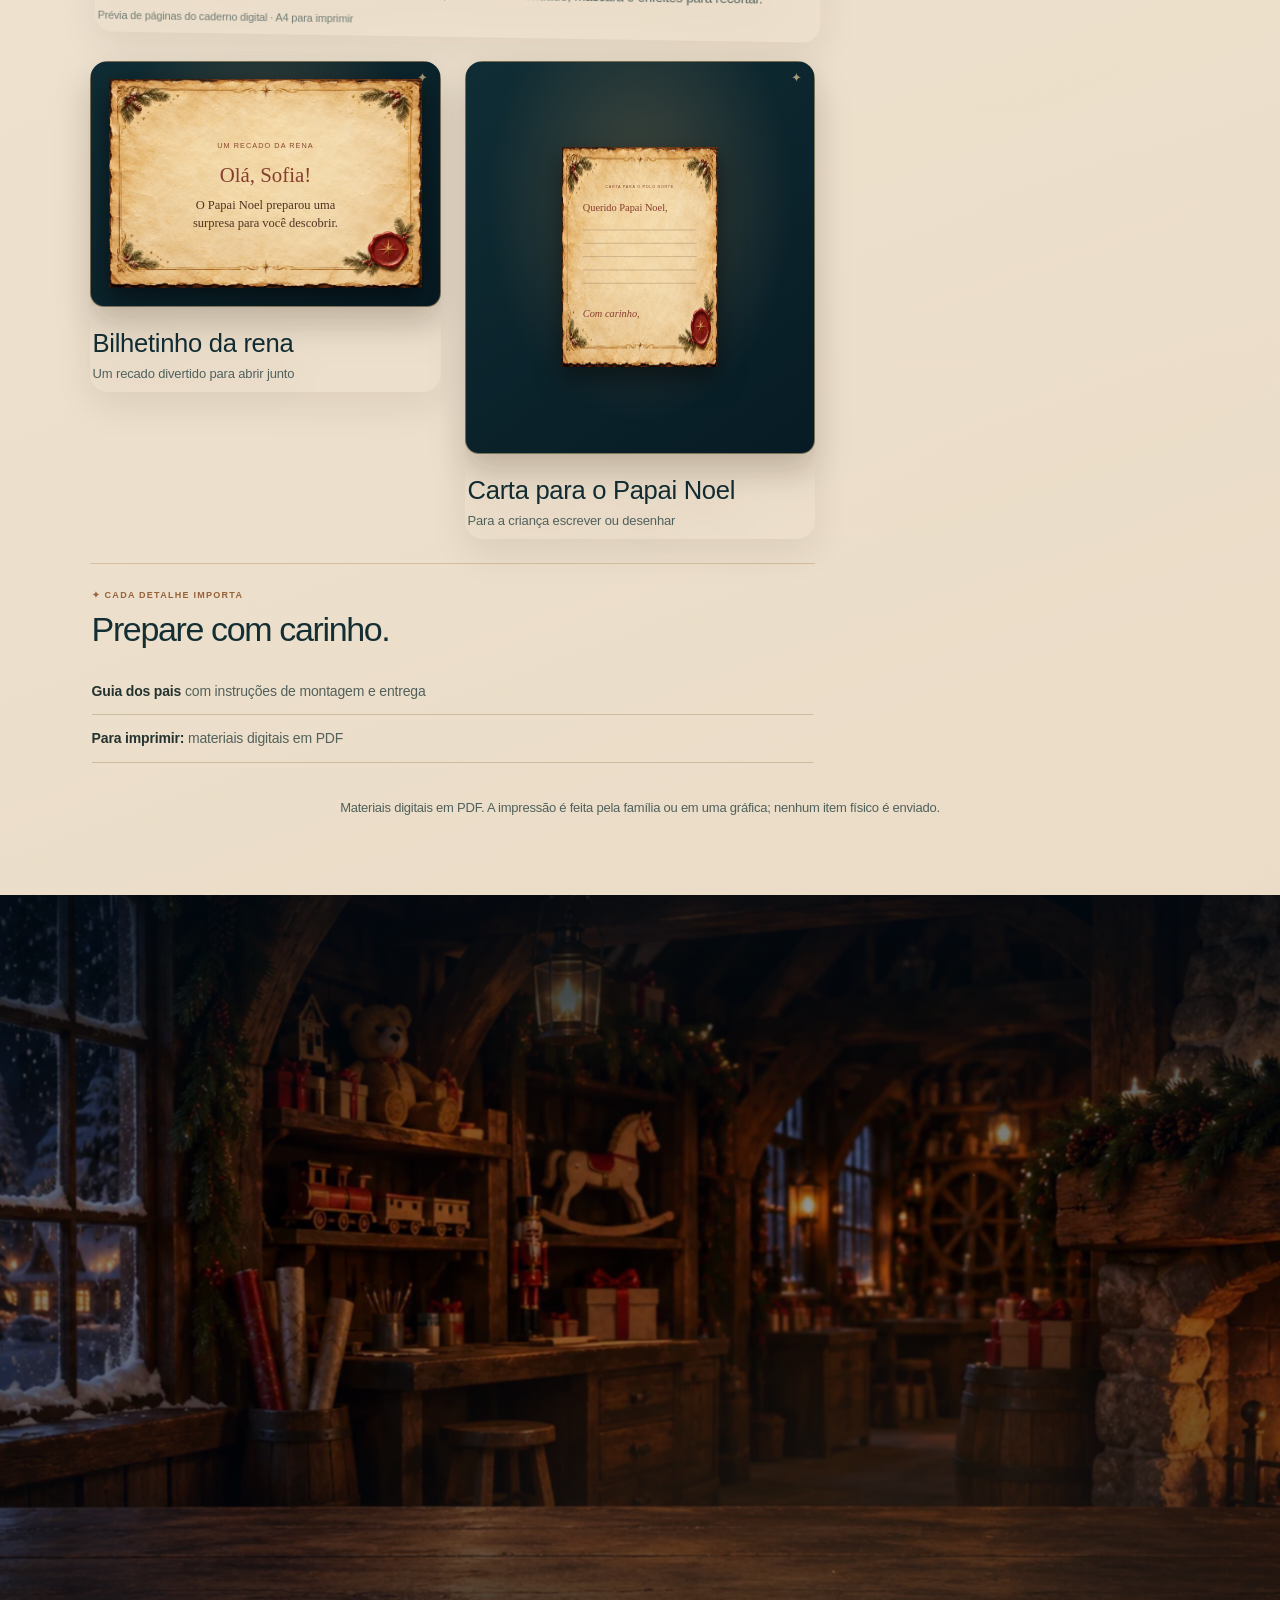
==== commit ecffd39a: "Corrige imagens que não apareciam (caminho assets/ inexistente) - Cena '29 páginas de atividades': f" ====
--- a/index.html
+++ b/index.html
@@ -212,7 +212,7 @@
     </figure>
 
     <figure class="mat wide reveal">
-      <div class="stage w cert-stage"><svg class="cert-preview" viewBox="0 0 1400 991" role="img" aria-label="Exemplo ilustrativo do Certificado de Boas Ações em pergaminho, com o nome Sofia">
+      <div class="stage w cert-stage"><svg class="cert-preview" viewBox="0 0 1400 991" role="img" aria-label="Exemplo ilustrativo do Certificado da Lista dos Bonzinhos, com o nome Sofia">
         <image href="images/certificado-pergaminho.webp" width="1400" height="991" preserveAspectRatio="none"></image>
         <text x="700" y="255" text-anchor="middle" class="cert-small">CORREIO DO POLO NORTE</text>
         <text x="700" y="340" text-anchor="middle" class="cert-title">Lista dos</text>
